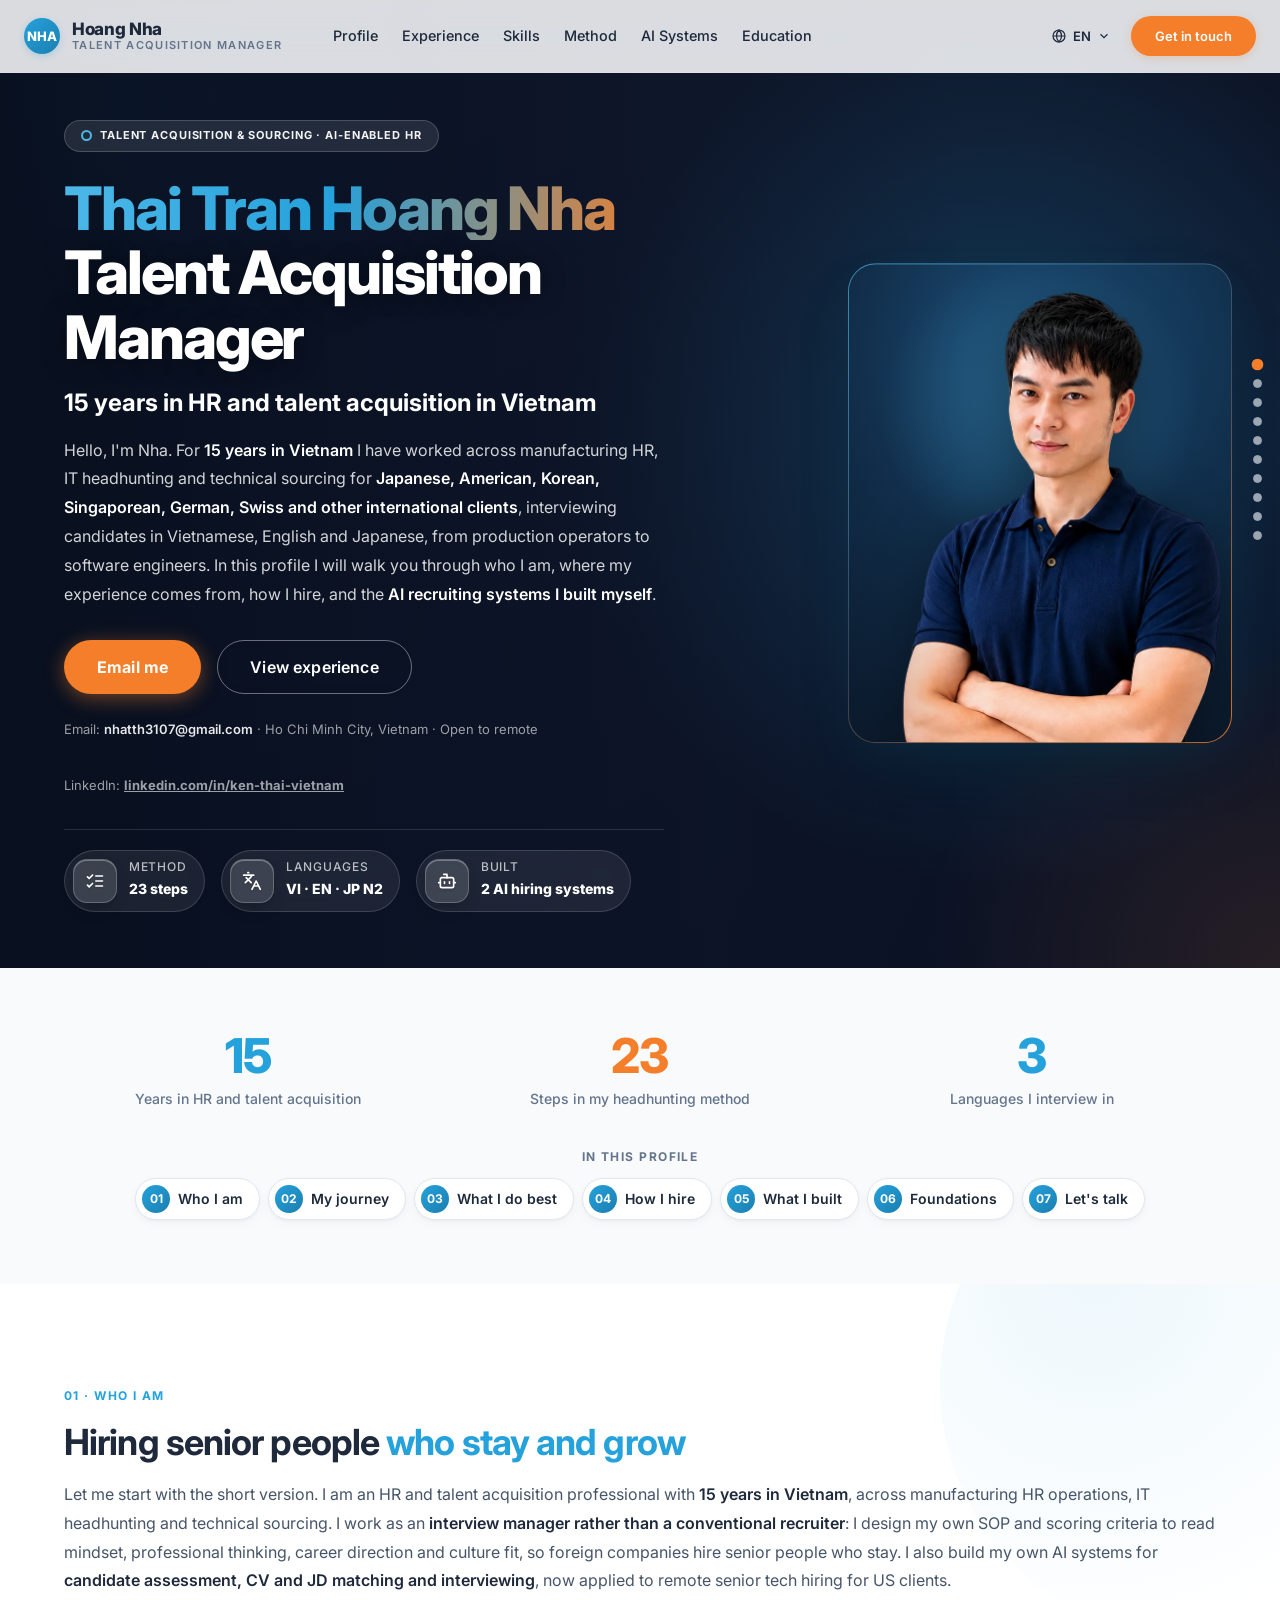
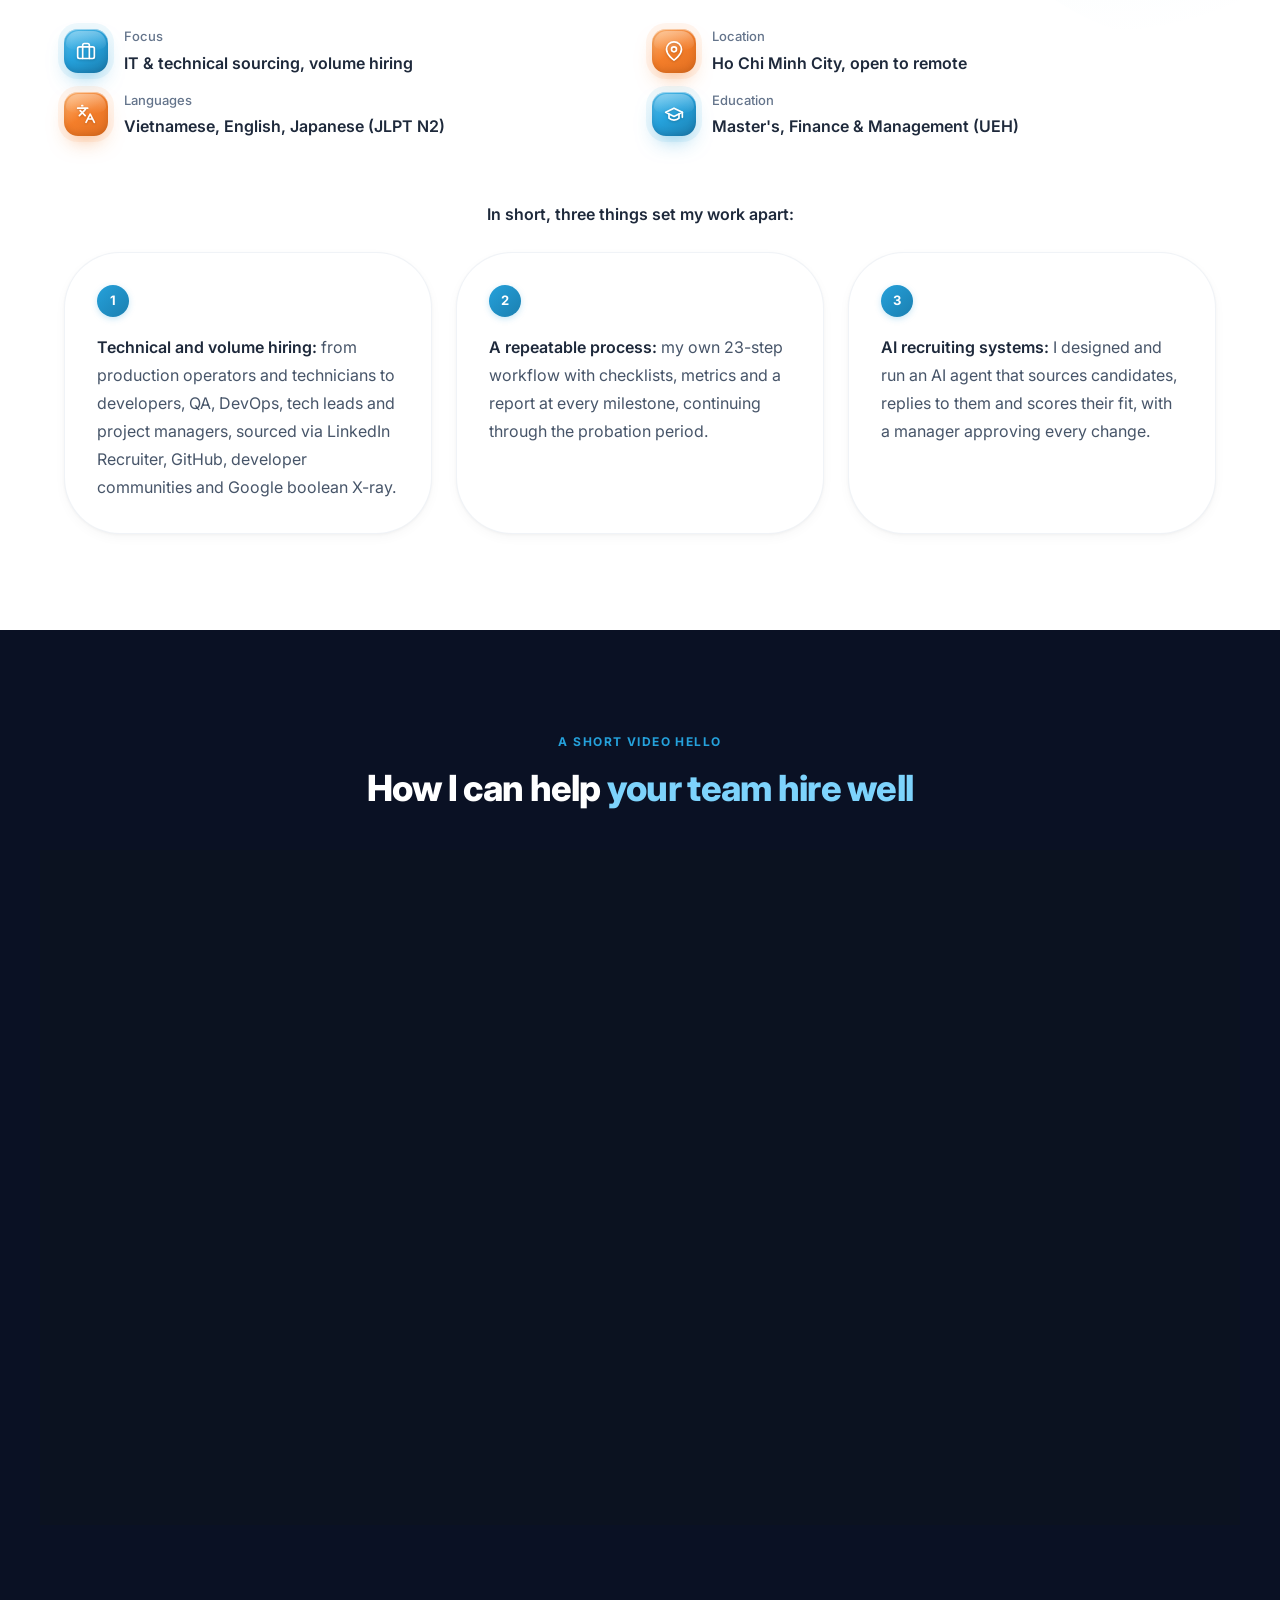
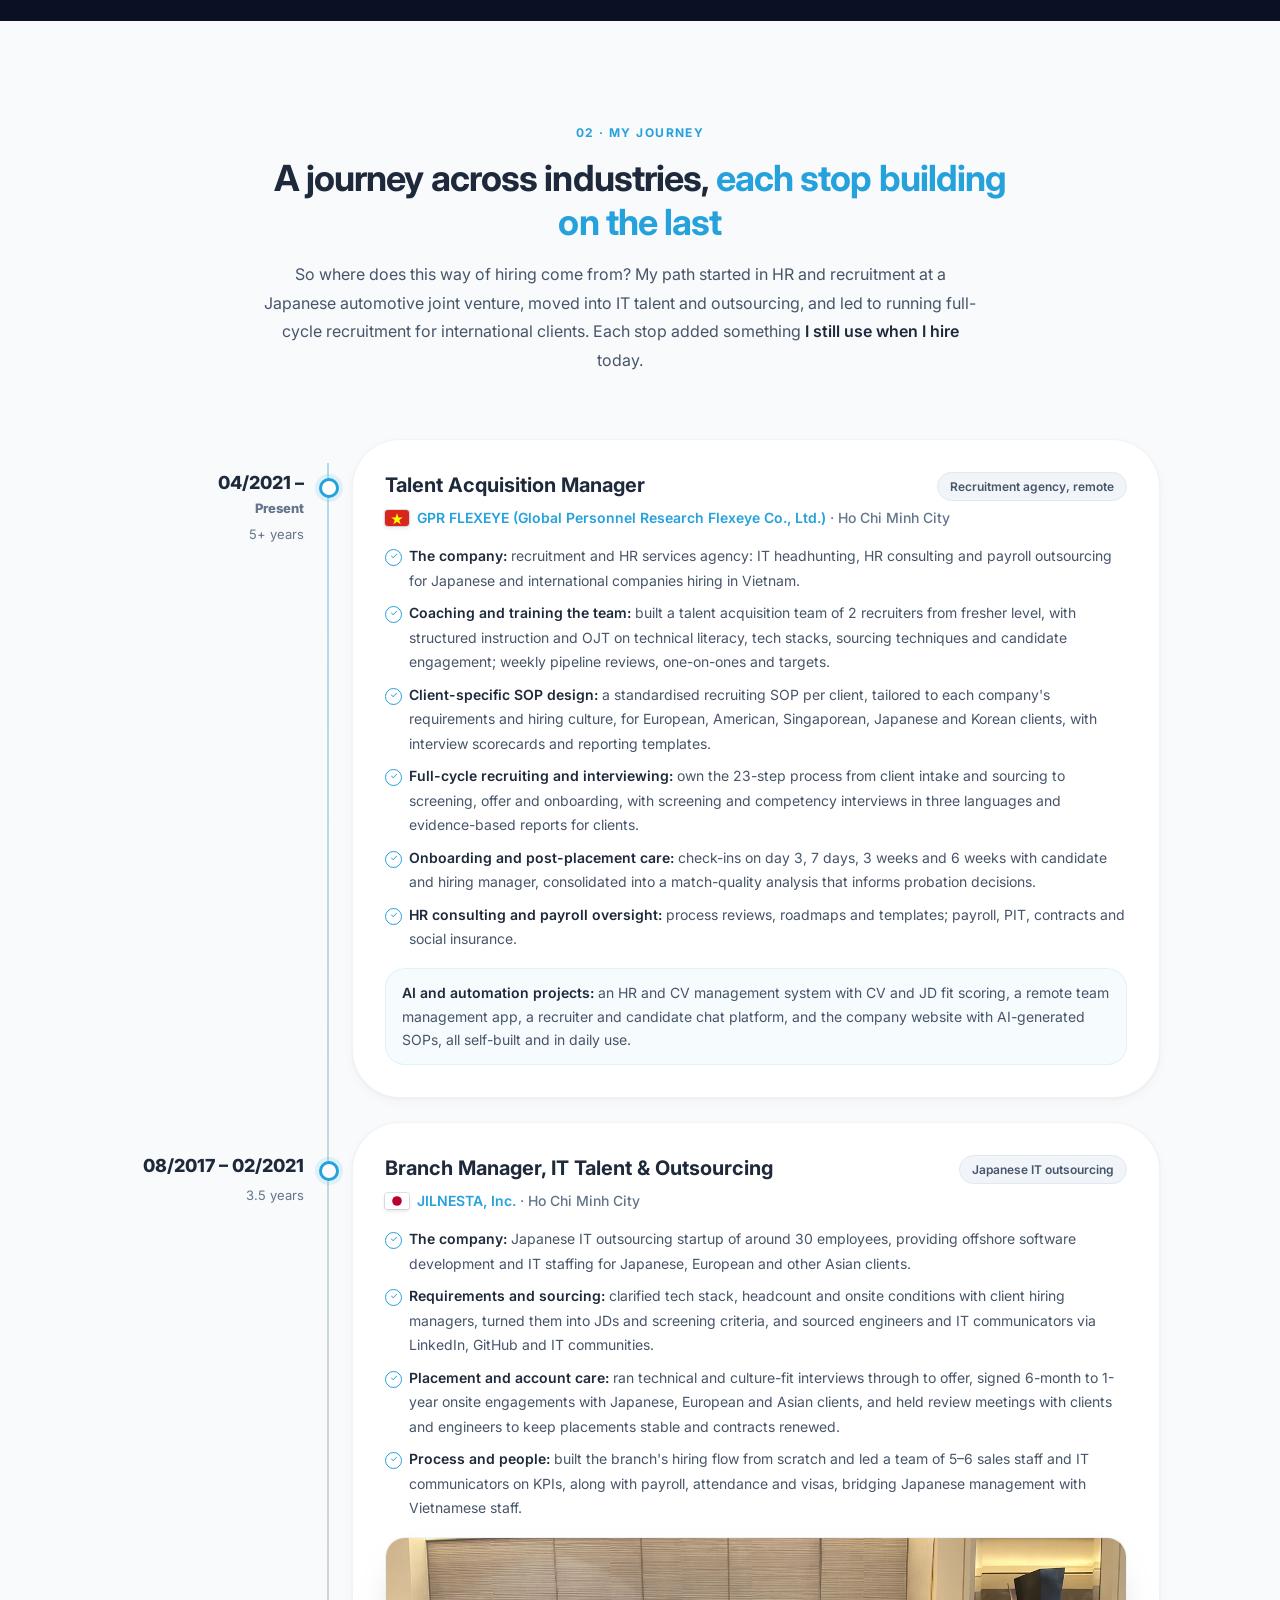
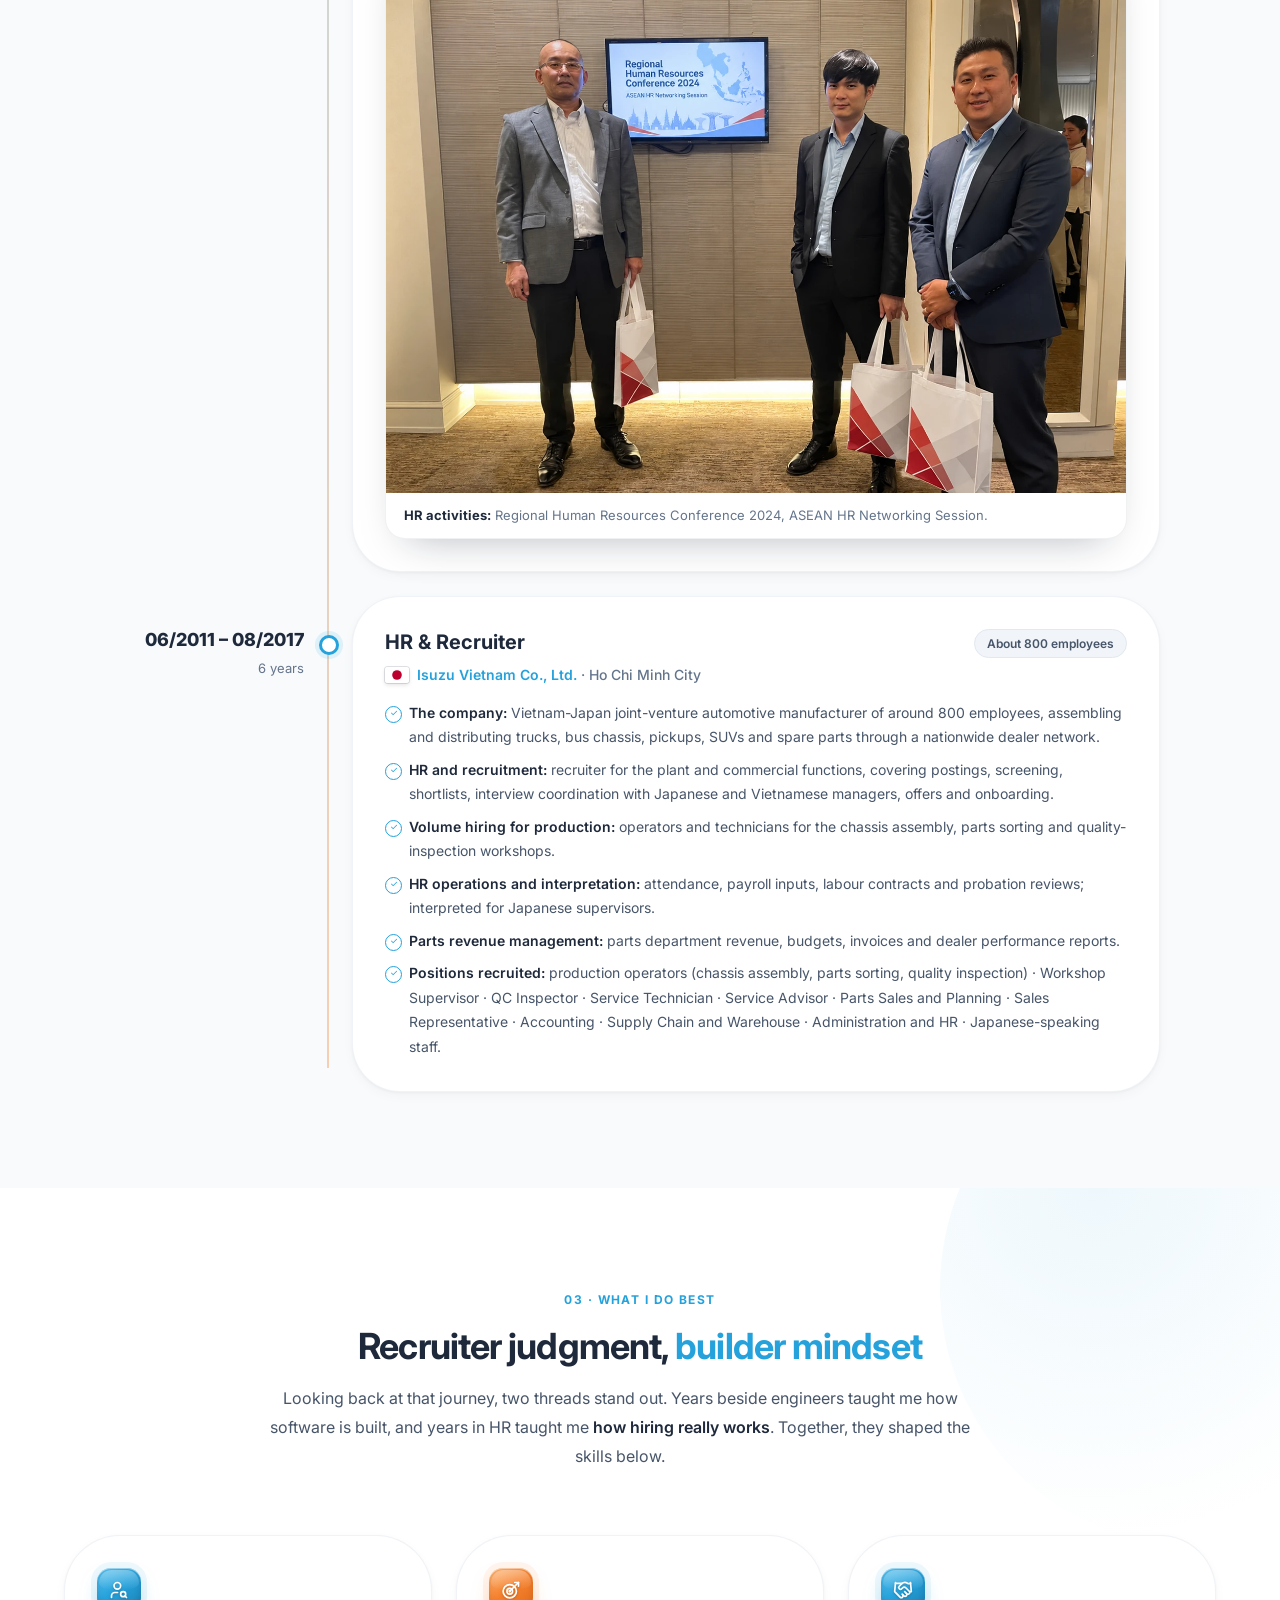
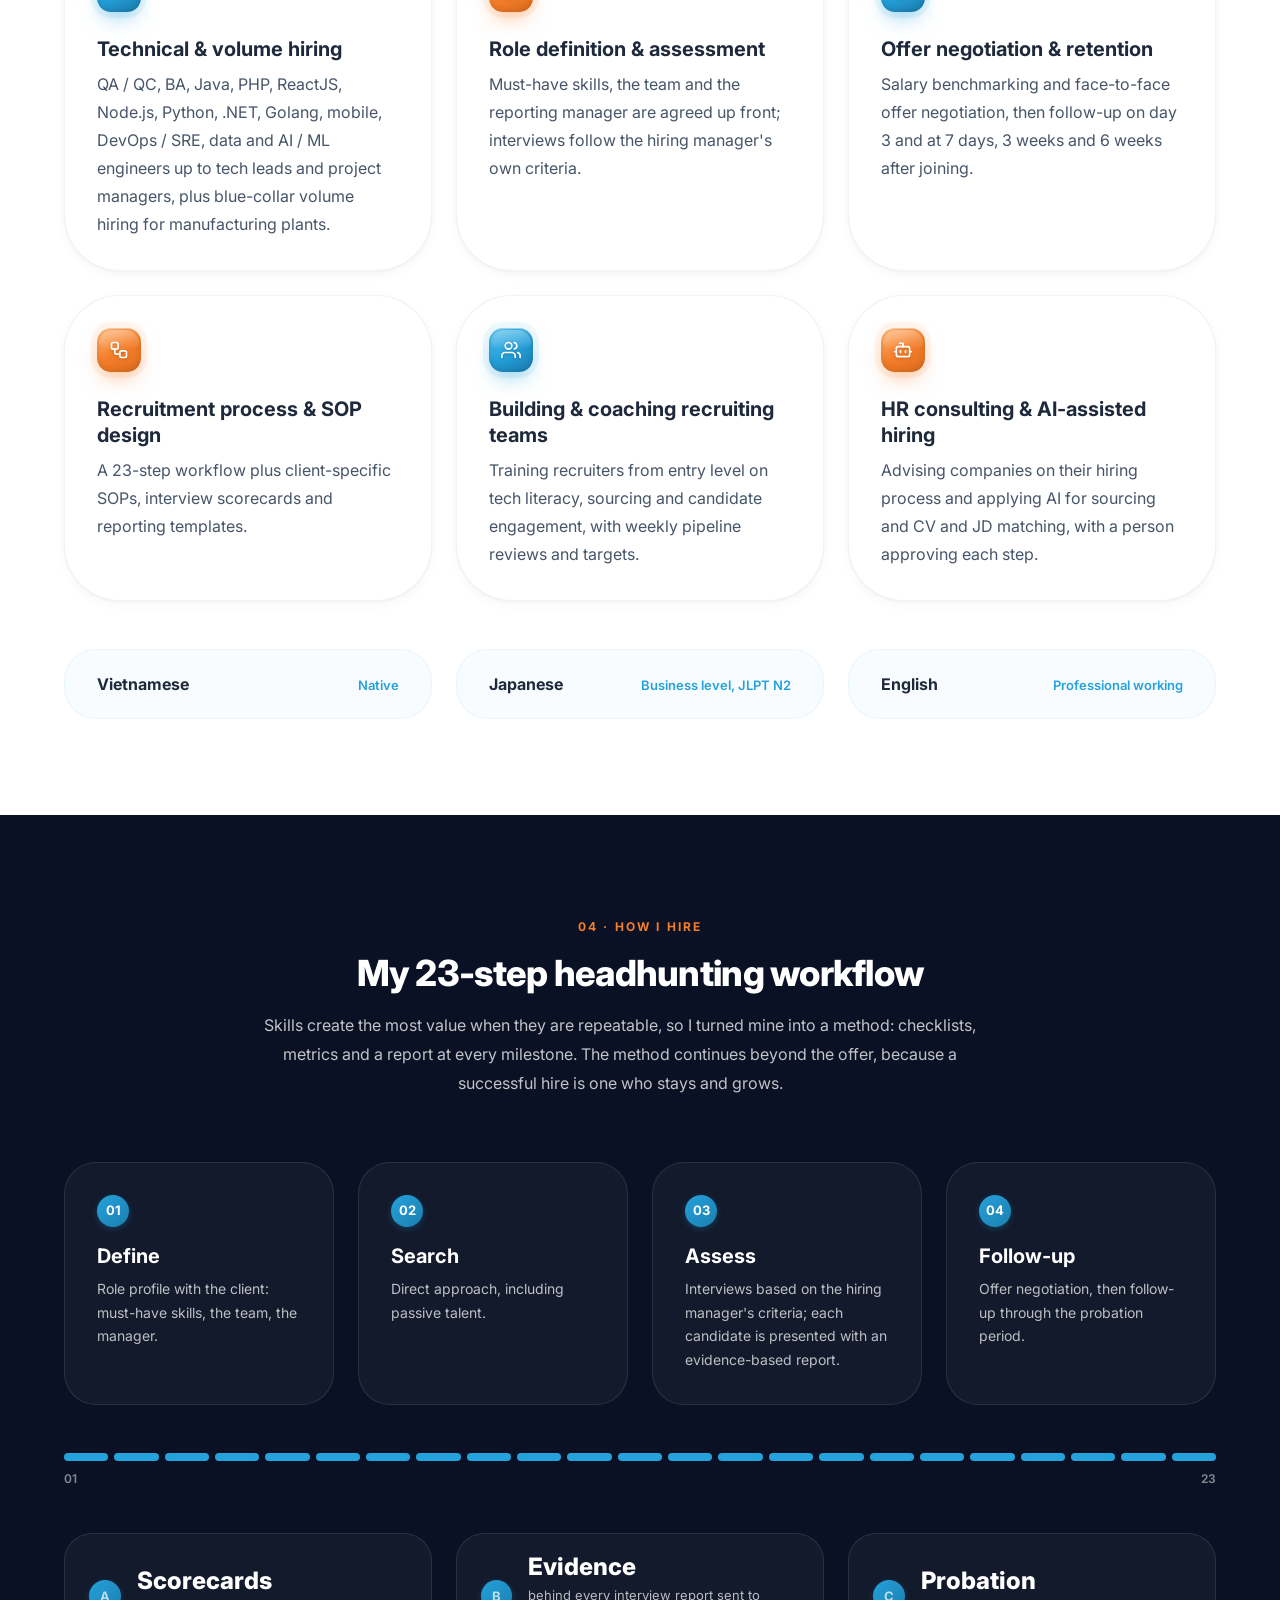
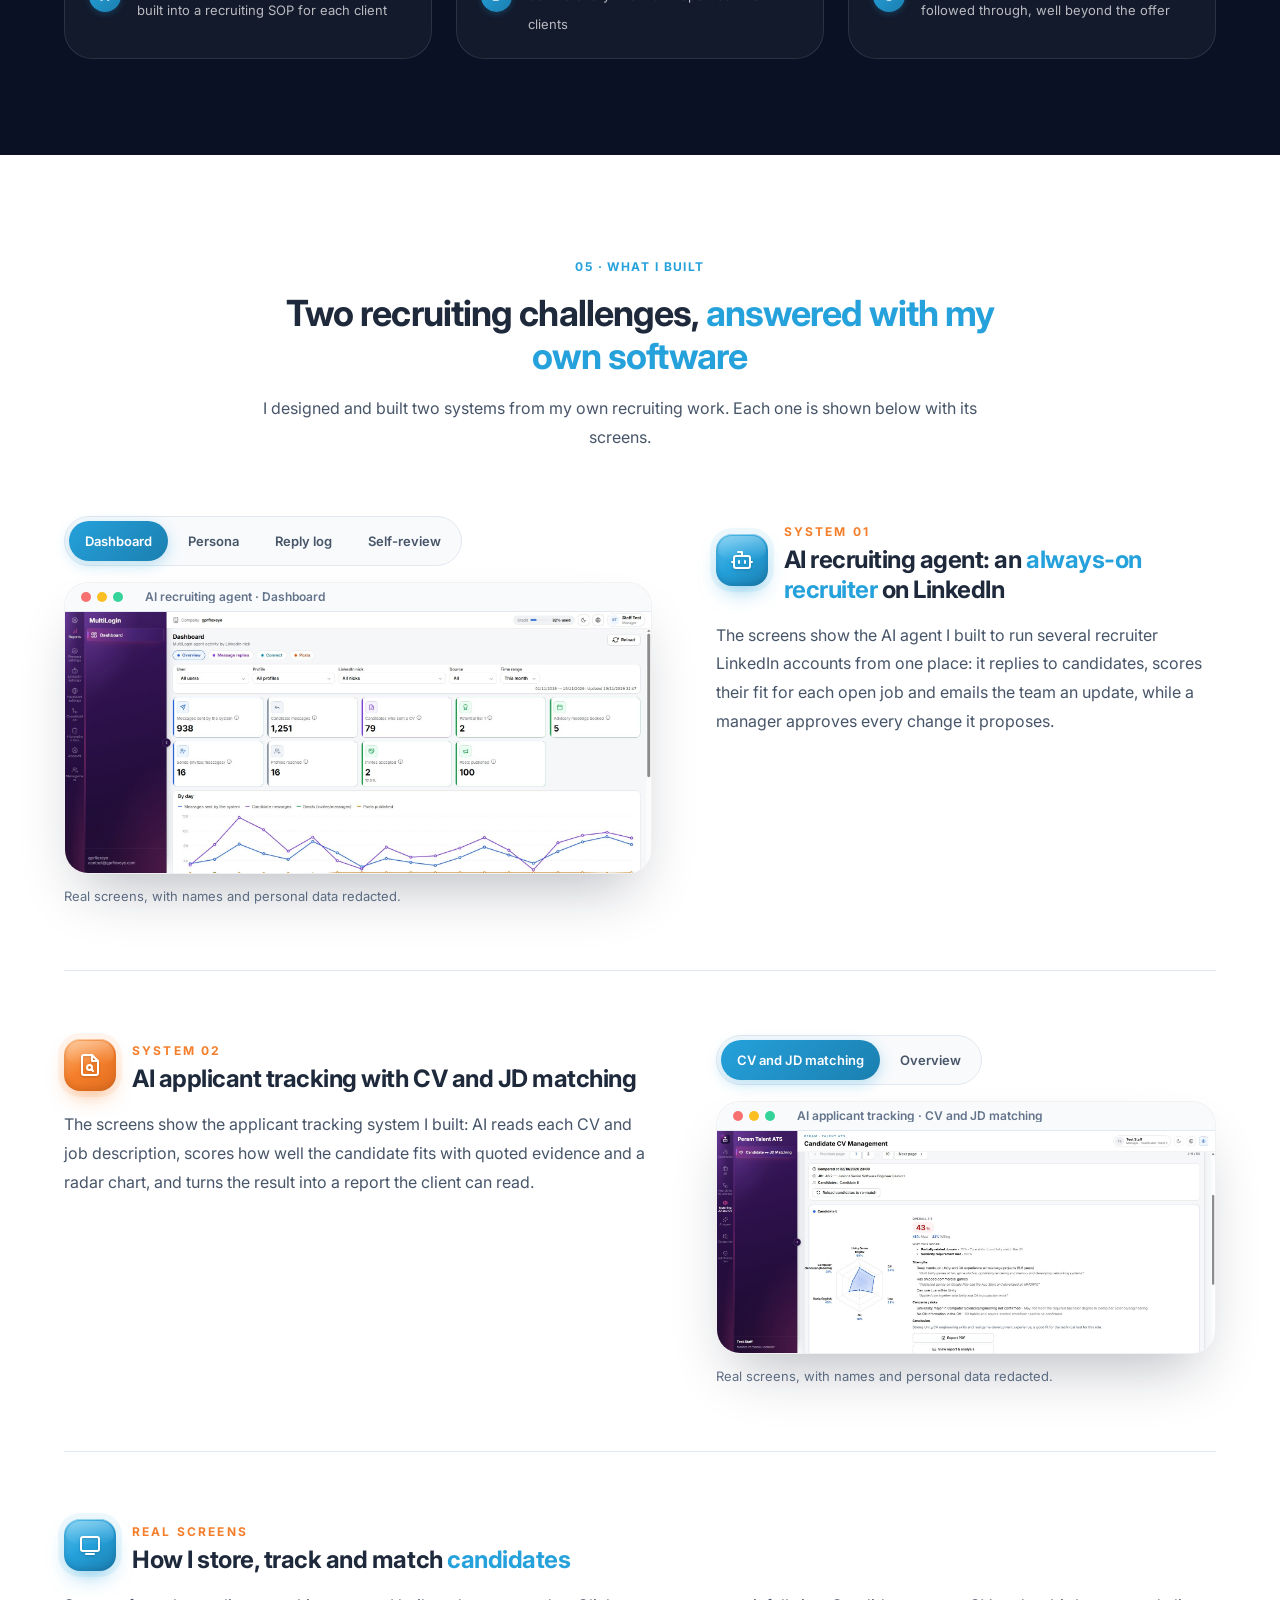
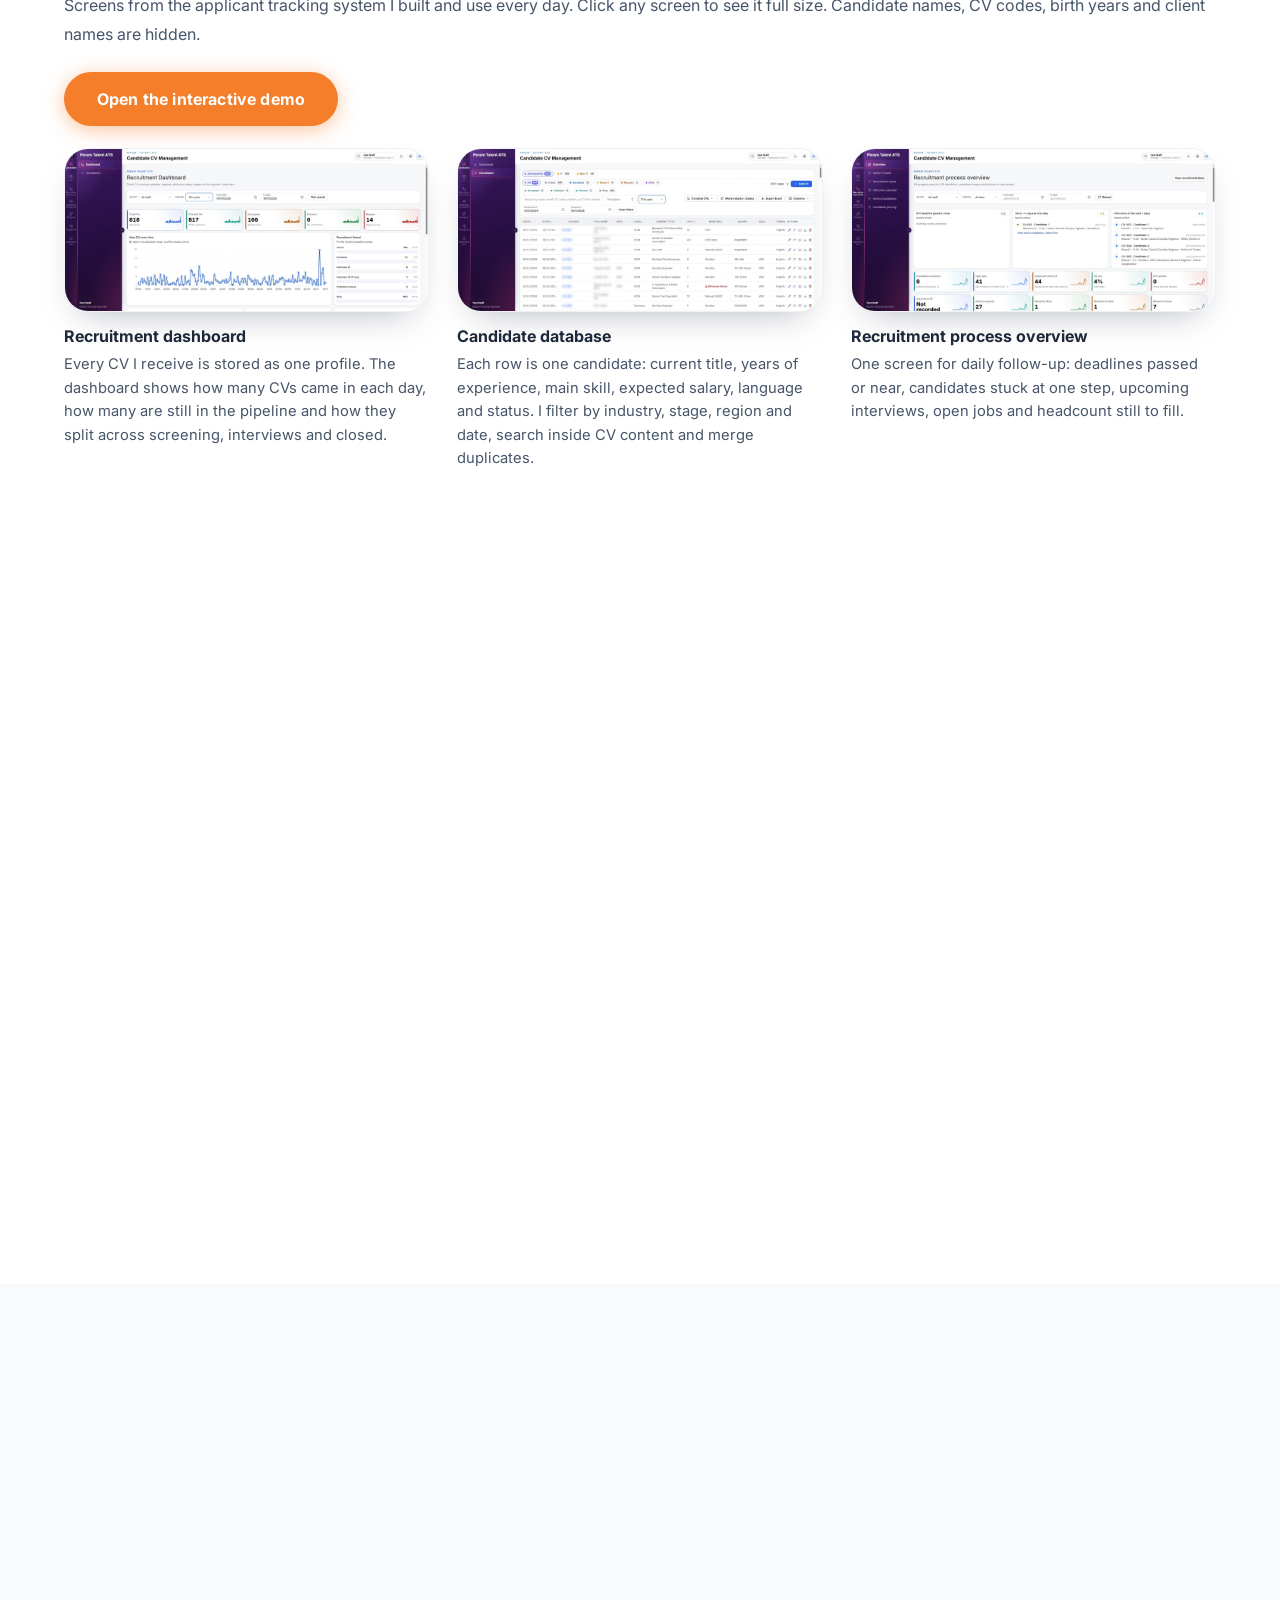
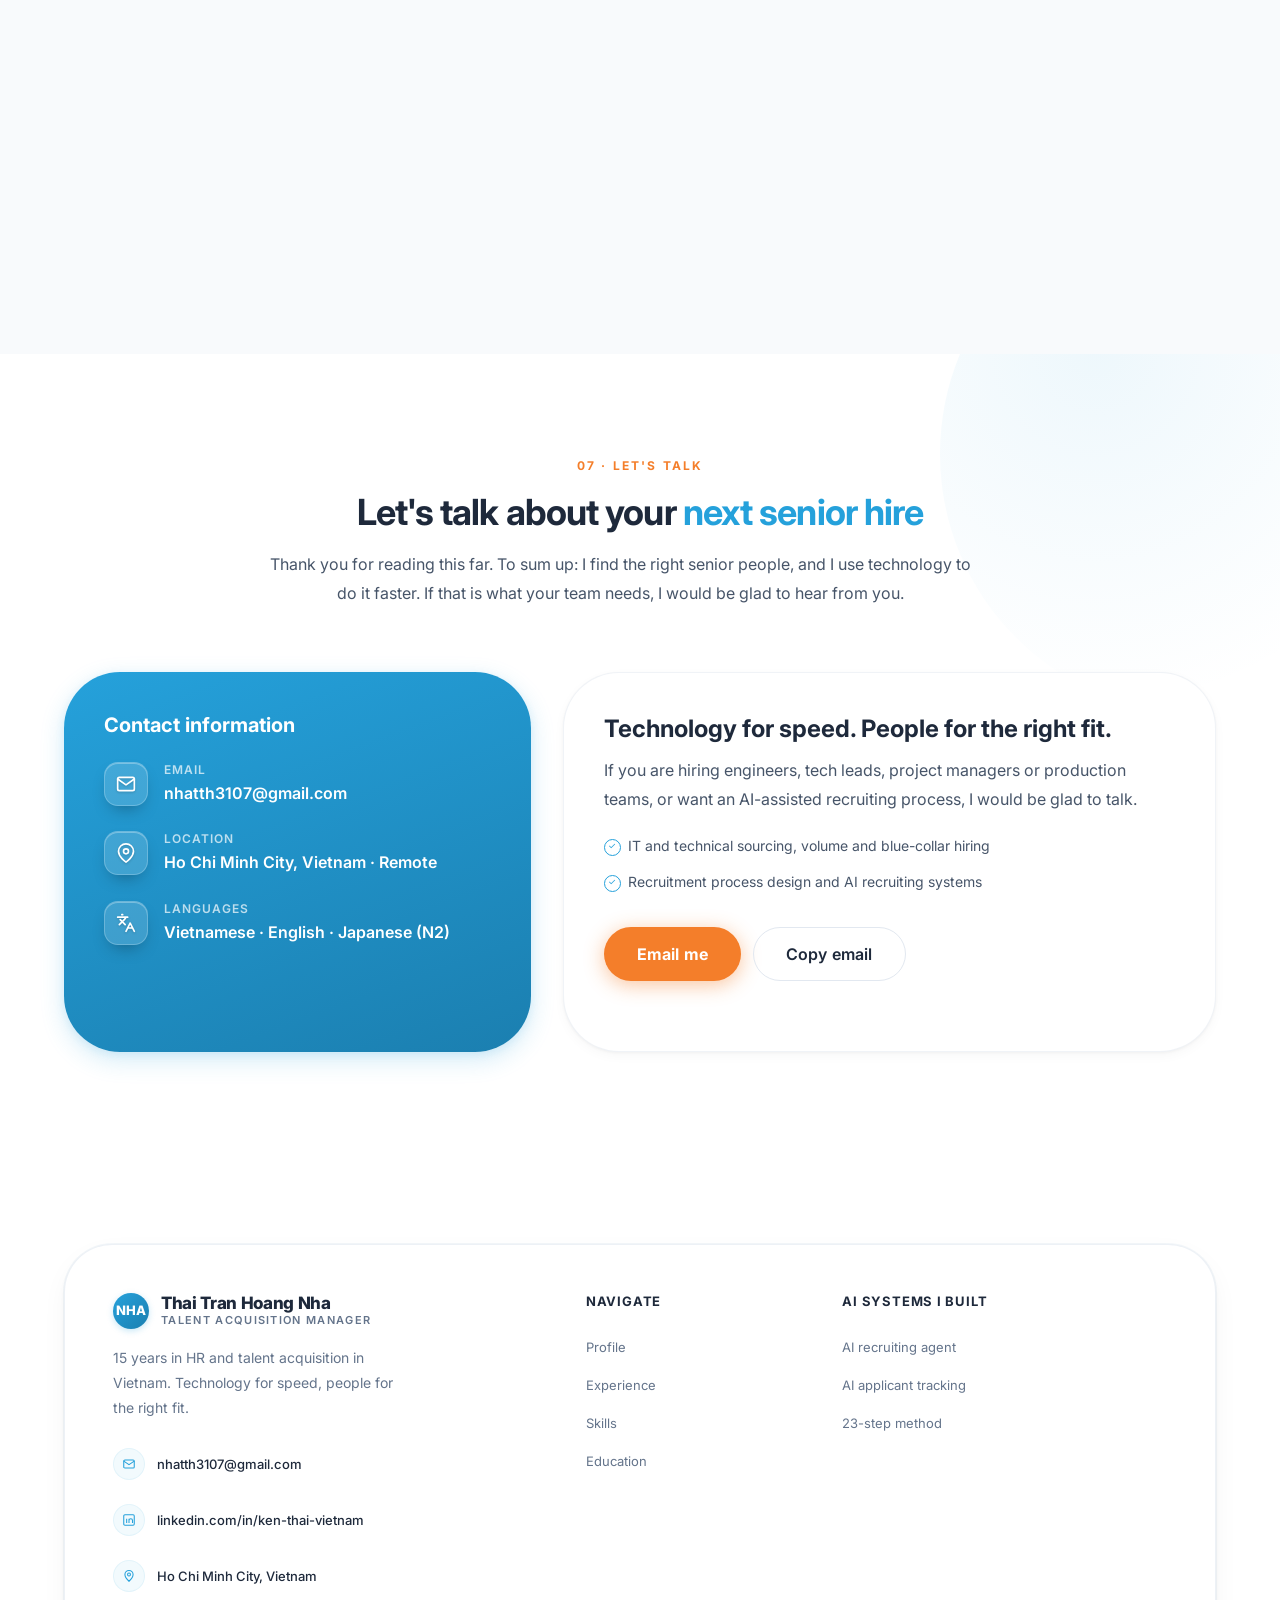
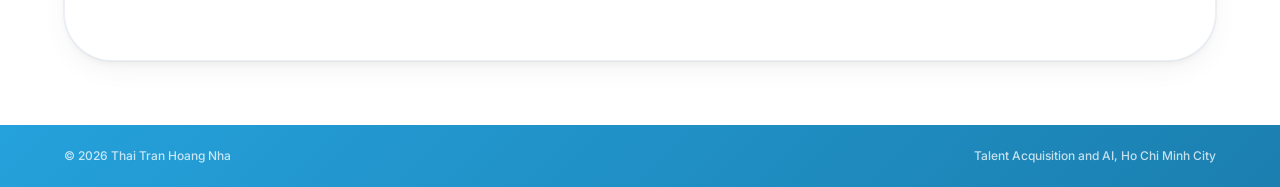
==== index.html @ b711b870 "Task xrdc: thêm link LinkedIn dưới dòng email ở footer trang profile (kèm dời ảnh hr-conference của " ====
<!doctype html>
<html lang="en" data-lang="en">
<head>
<meta charset="utf-8">
<meta name="viewport" content="width=device-width, initial-scale=1">
<title>Thai Tran Hoang Nha · Talent Acquisition Manager</title>
<meta name="description" content="Thai Tran Hoang Nha (Nha), talent acquisition manager in Ho Chi Minh City, 15 years in HR and talent acquisition in Vietnam, interviewing in Vietnamese, English and Japanese, builder of AI recruiting systems.">
<link rel="preconnect" href="https://fonts.googleapis.com">
<link rel="preconnect" href="https://fonts.gstatic.com" crossorigin>
<link href="https://fonts.googleapis.com/css2?family=Inter:wght@400;500;600;700;800&family=Noto+Sans+JP:wght@400;500;700;800&display=swap" rel="stylesheet">
<style>
/* Design tokens. Light only. Old variable names kept for the section fragments. */
:root{
  /* brand  */
  --brand-blue:#25A1DB; --brand-blue-light:#4DB8E8; --brand-blue-dark:#1B7FB0;
  --brand-orange:#F47E2A; --brand-orange-light:#F9A256; --brand-orange-dark:#E06E20;
  --brand-navy:#0A1124; --brand-navy-2:#0F172A;
  --grad-blue:linear-gradient(135deg,#25A1DB 0%,#1B7FB0 100%);
  --grad-orange:linear-gradient(135deg,#F47E2A 0%,#F9A256 100%);
  --grad-text:linear-gradient(92deg,#4DB8E8 0%,#25A1DB 45%,#F47E2A 100%);
  --hero-overlay:linear-gradient(to right,rgba(8,15,30,.92) 0%,rgba(10,18,36,.80) 28%,rgba(15,23,42,.45) 55%,rgba(10,18,36,.15) 80%,rgba(10,18,36,.05) 100%);
  --card-rest:0 1px 3px rgba(0,0,0,.04),0 4px 12px rgba(0,0,0,.03);
  --card-hover:0 12px 40px -8px rgba(0,0,0,.1),0 4px 16px -4px rgba(0,0,0,.06);

  /* semantic names used by the fragments */
  --bg:#FFFFFF; --bg2:#EEF7FC; --surface:#FFFFFF; --surface2:#F8FAFC;
  --line:#E2E8F0; --ink:#1E293B; --mute:#475569; --dim:#64748B;
  --acc:#F47E2A; --acc2:#E06E20; --blue:#25A1DB; --blue2:#1B7FB0;
  --glowA:rgba(37,161,219,.22); --glowB:rgba(244,126,42,.08);
  --shadow:var(--card-rest); --shadow-lg:var(--card-hover);
  --grid:transparent;
  --r:56px; --r-sm:28px;
  --ease:cubic-bezier(.22,1,.36,1);
  --fh:"Inter","Plus Jakarta Sans",system-ui,-apple-system,sans-serif;
  --fb:"Inter","Plus Jakarta Sans",system-ui,-apple-system,sans-serif;
  color-scheme:light;
}

/* ===================== BASE ===================== */
*{box-sizing:border-box}
html{scroll-behavior:smooth;scroll-padding-top:80px}
html,body{margin:0}
body{background:#fff;color:var(--mute);font:400 16px/1.8 var(--fb);overflow-x:hidden;-webkit-font-smoothing:antialiased}
img{max-width:100%;display:block}
a{color:inherit}
h1,h2,h3,h4{font-family:var(--fh);margin:0;color:var(--ink);line-height:1.3}
p{margin:0}
::selection{background:rgba(37,161,219,.2);color:var(--ink)}
html[data-lang="en"] :is(.vi,.ja),html[data-lang="vi"] :is(.en,.ja),html[data-lang="ja"] :is(.en,.vi){display:none!important}
/* Japanese: font per script + kinsoku line-break rules */
html[data-lang="ja"]{--fb:"Inter","Noto Sans JP","Yu Gothic UI","Meiryo",sans-serif;--fh:var(--fb)}
html[data-lang="ja"] body{line-break:strict;word-break:normal;overflow-wrap:anywhere}
html[data-lang="ja"] :is(.h1,.h2,h1,h2,h3){letter-spacing:-.01em}
.lang-menu{position:relative}
.lang-list{position:absolute;right:0;top:calc(100% + 8px);min-width:180px;margin:0;padding:6px;list-style:none;background:#fff;border:1px solid var(--line);border-radius:20px;box-shadow:0 10px 28px -10px rgba(15,23,42,.22);z-index:1200}
.lang-list[hidden]{display:none}
.lang-list button{width:100%;display:flex;align-items:center;justify-content:space-between;gap:12px;min-height:40px;padding:8px 14px;border:0;border-radius:14px;background:transparent;font:500 .9rem/1.3 var(--fb);color:var(--ink);cursor:pointer;text-align:left}
.lang-list button:hover,.lang-list button:focus-visible{background:rgba(37,161,219,.06);color:var(--brand-blue)}
.lang-list button[aria-selected="true"]{color:var(--brand-blue);font-weight:700}
.lang-list button small{font:700 .6875rem/1 var(--fb);letter-spacing:.06em;color:var(--dim)}
.bgfx{display:none}
.cursor-glow{display:none}

/* ===================== LAYOUT  ===================== */
.wrap{max-width:1200px;margin:0 auto;padding:0 16px;position:relative;z-index:2}
@media(min-width:600px){.wrap{padding:0 24px}}
.sec{position:relative;overflow:clip;padding:80px 0;background:#fff}
@media(min-width:900px){.sec{padding:112px 0}}
/* alternate white / tint */
main > section.sec:nth-of-type(odd){background:#F8FAFC}
main > section.sec.sec--white{background:#fff}
main > section.sec.sec--tint{background:#F8FAFC}
/* dark navy section */
main > section.sec.sec--dark{background:var(--brand-navy);color:rgba(255,255,255,.85)}
.sec--dark h2,.sec--dark h3,.sec--dark .h2,.sec--dark .h3{color:#fff}
@media(min-width:900px){.sec--dark .h2{font-size:2.625rem;font-weight:800;letter-spacing:-.02em}}
.sec--dark .lead,.sec--dark .muted{color:rgba(255,255,255,.75)}
.sec--dark .dim{color:rgba(255,255,255,.55)}
/* soft blue blob */
.sec:not(#summary):not(#skills):not(#contact)::before{display:none}
.sec::before{content:"";position:absolute;width:520px;height:520px;right:-180px;top:-160px;border-radius:50%;pointer-events:none;background:radial-gradient(circle at 30% 30%,rgba(37,161,219,.08) 0%,transparent 70%);z-index:0}
.center{text-align:center}
.grid-2{display:grid;grid-template-columns:1fr 1fr;gap:56px;align-items:center}
.grid-3{display:grid;grid-template-columns:repeat(3,1fr);gap:24px}
.grid-4{display:grid;grid-template-columns:repeat(4,1fr);gap:24px}
@media(max-width:899px){.grid-2{grid-template-columns:1fr;gap:40px}.grid-4{grid-template-columns:repeat(2,1fr)}.grid-3{grid-template-columns:1fr 1fr}}
@media(max-width:599px){.grid-3,.grid-4{grid-template-columns:1fr}}

/* ===================== TYPOGRAPHY  ===================== */
/* .chap = eyebrow */
.chap{display:flex;align-items:center;gap:10px;margin:0 0 16px;font:700 .75rem/1.4 var(--fb);letter-spacing:.12em;text-transform:uppercase;color:var(--brand-blue)}
.center .chap,.chap.center{justify-content:center}
.chap b{display:none}
.chap i{flex:0 0 28px;height:2px;border-radius:2px;background:var(--brand-orange)}
.chap > span:last-child{color:var(--dim);font-weight:600;letter-spacing:.08em}
.sec--dark .chap{color:var(--brand-blue-light)}
/* .kick = kicker */
.kick{display:inline-block;margin-bottom:12px;font:700 .75rem/1.4 var(--fb);letter-spacing:.18em;text-transform:uppercase;color:var(--brand-orange)}
.h1{font-weight:800;letter-spacing:-.035em;line-height:1.08;font-size:2.25rem;color:var(--ink)}
@media(min-width:900px){.h1{font-size:3.25rem}}
@media(min-width:1200px){.h1{font-size:3.75rem}}
.h2{font-weight:700;letter-spacing:-.025em;line-height:1.2;font-size:1.875rem;color:var(--ink);margin:0 0 16px}
@media(min-width:900px){.h2{font-size:2.25rem}}
.h3{font-weight:600;letter-spacing:-.015em;line-height:1.3;font-size:1.25rem;color:var(--ink)}
/* accent word: span in h2 is blue on the site; .hl = blue, .hl-b = gradient (KineticTitle accent) */
.hl{color:var(--brand-blue)}
.hl-b{background:var(--grad-text);-webkit-background-clip:text;background-clip:text;-webkit-text-fill-color:transparent}
.sec--dark .hl{color:#7DD3FC}
.lead{font-size:1rem;line-height:1.8;color:var(--mute);max-width:720px;margin-top:8px}
.lead b{font-weight:600;color:var(--ink)}
.center .lead{margin-left:auto;margin-right:auto}
.muted{color:var(--mute)} .dim{color:var(--dim)}
.small{font-size:.8125rem}

/* ===================== COMPONENTS ===================== */
/* card */
.card{background:#fff;border:1px solid rgba(226,232,240,.5);border-radius:var(--r);padding:32px;box-shadow:var(--card-rest);position:relative;transition:all .4s var(--ease)}
.card:hover{box-shadow:var(--card-hover);transform:translateY(-4px);border-color:rgba(37,161,219,.15)}
.card.glass{background:rgba(255,255,255,.85);backdrop-filter:blur(16px);-webkit-backdrop-filter:blur(16px)}
.card.active{border-color:rgba(244,126,42,.45);box-shadow:0 12px 40px -8px rgba(244,126,42,.25),0 4px 16px -4px rgba(0,0,0,.06)}
.sec--dark .card{background:rgba(255,255,255,.04);border-color:rgba(255,255,255,.1);box-shadow:none;color:rgba(255,255,255,.85)}
/* .tile = site icon box (40px circle, 8% tint bg, 10% tint border) */
.tile{width:44px;height:44px;min-width:44px;border-radius:999px;display:grid;place-items:center;background:rgba(37,161,219,.08);border:1px solid rgba(37,161,219,.1);color:var(--brand-blue)}
.tile.acc{background:rgba(244,126,42,.08);border-color:rgba(244,126,42,.1);color:var(--brand-orange)}
.tile svg{width:20px;height:20px;stroke-width:1.5}
/* pill = hero stat chip / footer icon chip on light */
.pill{display:inline-flex;align-items:center;gap:8px;padding:6px 14px;border-radius:32px;border:1px solid var(--line);background:#fff;font:600 .8125rem/1.4 var(--fb);color:var(--ink);box-shadow:var(--card-rest)}
.pill code{font:700 .6875rem/1 var(--fb);color:var(--brand-blue);background:rgba(37,161,219,.08);padding:4px 7px;border-radius:999px;letter-spacing:.06em}
.pill.acc{background:rgba(244,126,42,.1);border-color:rgba(244,126,42,.3);color:var(--brand-orange-dark);box-shadow:none}
.pill.ghost{box-shadow:none;background:transparent;border-style:dashed;color:var(--mute)}
.pills{display:flex;flex-wrap:wrap;gap:10px}
/* buttons */
.btn{display:inline-flex;align-items:center;justify-content:center;gap:8px;padding:12px 32px;border-radius:32px;font:600 .9375rem/1.75 var(--fb);letter-spacing:.01em;text-decoration:none;border:1px solid transparent;cursor:pointer;transition:all .3s var(--ease)}
.btn:hover{transform:translateY(-2px)}
.btn.primary{background:var(--brand-orange);color:#fff;box-shadow:0 4px 20px rgba(244,126,42,.45)}
.btn.primary:hover{background:var(--brand-orange-dark);box-shadow:0 8px 30px rgba(244,126,42,.55)}
.btn.blue{background:var(--grad-blue);color:#fff;box-shadow:0 4px 14px rgba(37,161,219,.3)}
.btn.ghost{background:transparent;border-color:var(--line);color:var(--ink)}
.btn.ghost:hover{border-color:#cbd5e1;background:rgba(241,245,249,.5)}
.on-dark .btn.ghost,.sec--dark .btn.ghost{border-color:rgba(255,255,255,.4);color:#fff;backdrop-filter:blur(4px)}
.on-dark .btn.ghost:hover,.sec--dark .btn.ghost:hover{border-color:#fff;background:rgba(255,255,255,.08)}
.btn:focus-visible,.icon-btn:focus-visible,a:focus-visible,button:focus-visible{outline:2px solid var(--brand-blue);outline-offset:3px}
/* stat = StatsBar (big 800 number, alternating blue/orange) */
.stat{text-align:center}
.stat .num{font:800 2.5rem/1 var(--fh);color:var(--brand-blue);letter-spacing:-.02em}
@media(min-width:900px){.stat .num{font-size:3rem}}
.stat:nth-child(even) .num{color:var(--brand-orange)}
.stat .num .unit{color:inherit}
.stat .lbl{margin-top:8px;color:var(--dim);font-size:.875rem;font-weight:500;line-height:1.5}
/* screenshot frame = site .media (big radius, deep shadow) */
.shot{margin:0;border-radius:24px;overflow:hidden;background:#fff;border:1px solid rgba(15,23,42,.06);box-shadow:0 30px 60px -20px rgba(15,23,42,.3);cursor:zoom-in;transform-style:preserve-3d}
.shot-bar{display:flex;align-items:center;gap:6px;padding:10px 16px;background:#F8FAFC;border-bottom:1px solid var(--line);font:600 .75rem/1 var(--fb);color:var(--dim)}
.shot-bar i{width:10px;height:10px;border-radius:50%;background:#F87171}
.shot-bar i:nth-child(2){background:#FBBF24}.shot-bar i:nth-child(3){background:#34D399}
.shot-bar span{margin-left:10px;white-space:nowrap;overflow:hidden;text-overflow:ellipsis}
.shot img{width:100%;height:auto}
.shot figcaption,.cap{font-size:.8125rem;color:var(--dim);margin-top:12px;line-height:1.6}
/* bracket = site .commit box (pale blue) */
.bracket{position:relative;padding:32px;border-radius:var(--r);background:rgba(37,161,219,.03);border:1px solid rgba(37,161,219,.08);box-shadow:0 1px 3px rgba(0,0,0,.02)}
@media(min-width:900px){.bracket{padding:48px}}
.bar{height:8px;border-radius:99px;background:#EEF2F7;overflow:hidden}
.bar>i{display:block;height:100%;width:var(--w,50%);border-radius:inherit;background:var(--grad-blue);transform:scaleX(0);transform-origin:left;transition:transform 1.4s var(--ease)}
.in .bar>i,.bar.in>i{transform:scaleX(1)}
.marquee{overflow:hidden;mask-image:linear-gradient(90deg,transparent,#000 10%,#000 90%,transparent)}
.marquee>div{display:flex;gap:14px;width:max-content;animation:mq 40s linear infinite}
@keyframes mq{to{transform:translateX(-50%)}}
/* site checklist */
.checks{list-style:none;margin:0;padding:0;display:flex;flex-direction:column;gap:12px}
.checks li{position:relative;padding-left:26px;font-size:.875rem;line-height:1.75;color:var(--mute)}
.checks li::before{content:"✓";position:absolute;left:0;top:5px;width:15px;height:15px;border:1.5px solid var(--brand-blue);border-radius:50%;color:var(--brand-blue);font-size:9px;line-height:12px;text-align:center}
/* site orange-dot caption + rotated blue badge */
.dot-cap{display:inline-flex;align-items:center;gap:10px;font-size:.875rem;font-weight:600}
.dot-cap::before{content:"";width:8px;height:8px;border-radius:50%;background:var(--brand-orange);box-shadow:0 0 0 4px rgba(244,126,42,.3)}
.badge-blue{display:inline-block;transform:rotate(-4deg);background:var(--grad-blue);color:#fff;border-radius:16px;padding:14px 18px;box-shadow:0 18px 36px -10px rgba(43,166,217,.6)}
.badge-blue small{display:block;font-size:.65rem;letter-spacing:.1em;font-weight:700;opacity:.85;text-transform:uppercase}
.badge-blue b{font-size:1.5rem;font-weight:800;line-height:1}
.solution{padding:24px;border-radius:var(--r);text-align:center;background:var(--grad-blue);box-shadow:0 12px 28px rgba(37,161,219,.25),0 2px 8px rgba(37,161,219,.12);color:#fff;font-weight:700;font-size:.9375rem}

/* ===================== MOTION  ===================== */
[data-reveal]{opacity:0;transform:translateY(30px);transition:opacity .8s var(--ease),transform .8s var(--ease),filter .8s var(--ease);transition-delay:calc(var(--i,0) * 100ms)}
[data-reveal="left"]{transform:translateX(-40px)}
[data-reveal="right"]{transform:translateX(40px)}
[data-reveal="zoom"]{transform:scale(.94)}
[data-reveal="blur"]{filter:blur(10px);transform:none}
[data-reveal].in{opacity:1;transform:none;filter:none}
.strike{position:relative;display:inline-block;transition:color .6s .5s}
.strike::after{content:"";position:absolute;left:-2%;right:-2%;top:55%;height:3px;background:var(--brand-orange);border-radius:2px;transform:scaleX(0);transform-origin:left;transition:transform .8s var(--ease) var(--sd,.4s)}
.in .strike::after,.strike.in::after{transform:scaleX(1)}
.in .strike,.strike.in{color:var(--dim)}
.draw{stroke-dasharray:1;stroke-dashoffset:1;transition:stroke-dashoffset 1.8s var(--ease) var(--dd,0s)}
.in .draw,.draw.in{stroke-dashoffset:0}
/* KineticTitle: words rise with slight rotation (.7s, 45ms stagger) */
[data-split] .w{display:inline-block;overflow:hidden;vertical-align:top;padding-bottom:.08em}
[data-split] .w>span{display:inline-block;transform:translateY(115%) rotate(7deg);transform-origin:0 100%;opacity:0;transition:transform .7s var(--ease),opacity .7s var(--ease);transition-delay:calc(var(--wi) * 45ms)}
[data-split].in .w>span{transform:none;opacity:1}
.hl-b[data-split] .w>span,.hl-b .w>span{background:var(--grad-text);-webkit-background-clip:text;background-clip:text;-webkit-text-fill-color:transparent}
.pulse{position:relative}
.pulse::after{content:"";position:absolute;inset:-6px;border-radius:inherit;border:2px solid var(--brand-orange);opacity:0;animation:pulse 2.4s var(--ease) infinite}
@keyframes pulse{0%{opacity:.7;transform:scale(.9)}100%{opacity:0;transform:scale(1.35)}}
.float{animation:float 6s ease-in-out infinite}
@keyframes float{50%{transform:translateY(-10px)}}
@keyframes spin{to{transform:rotate(360deg)}}
.spin-slow{animation:spin 30s linear infinite}
@keyframes hero-pulse{0%,100%{opacity:.5;transform:scale(1)}50%{opacity:1;transform:scale(1.15)}}
.fx-particles{position:absolute;inset:0;z-index:1;opacity:.4;pointer-events:none}
/* featured icon: library box sizes (44 / 52) + outer ring, with gradient fill, top highlight and coloured drop shadow */
.fi{position:relative;width:52px;height:52px;min-width:52px;border-radius:16px;display:inline-grid;place-items:center;color:#fff;
  background:linear-gradient(145deg,#5CC4F0 0%,#25A1DB 48%,#1B7FB0 100%);
  box-shadow:inset 0 1px 0 rgba(255,255,255,.45),inset 0 -2px 6px rgba(10,60,100,.25),0 10px 22px -8px rgba(37,161,219,.65),0 0 0 6px rgba(37,161,219,.08)}
.fi::after{content:"";position:absolute;inset:2px 2px 50% 2px;border-radius:14px 14px 40% 40%;background:linear-gradient(180deg,rgba(255,255,255,.32),rgba(255,255,255,0));pointer-events:none}
.fi.or{background:linear-gradient(145deg,#FFB877 0%,#F47E2A 50%,#E06E20 100%);box-shadow:inset 0 1px 0 rgba(255,255,255,.45),inset 0 -2px 6px rgba(120,50,0,.22),0 10px 22px -8px rgba(244,126,42,.65),0 0 0 6px rgba(244,126,42,.08)}
.fi svg{position:relative;z-index:1;width:24px;height:24px;stroke-width:2;filter:drop-shadow(0 1px 1px rgba(0,0,0,.18))}
.fi.sm{width:44px;height:44px;min-width:44px;border-radius:14px}
.fi.sm svg{width:20px;height:20px}
.fi.lg{width:64px;height:64px;min-width:64px;border-radius:20px}
.fi.lg svg{width:30px;height:30px}
.fi.glass{background:rgba(255,255,255,.14);box-shadow:inset 0 1px 0 rgba(255,255,255,.3),0 8px 18px -8px rgba(0,0,0,.4);border:1px solid rgba(255,255,255,.22)}
.fi.glass::after{display:none}
/* tilt glare */
[data-tilt]{transition:transform .5s var(--ease)}

/* ===================== HEADER  ===================== */
.progress{position:fixed;left:0;top:0;height:3px;width:100%;z-index:1200;transform-origin:left;transform:scaleX(0);background:linear-gradient(90deg,var(--brand-blue),var(--brand-orange))}
.topbar{position:fixed;inset:0 0 auto 0;z-index:1100;background:rgba(255,255,255,.85);backdrop-filter:blur(20px) saturate(180%);-webkit-backdrop-filter:blur(20px) saturate(180%);border-bottom:1px solid rgba(226,232,240,.3);transition:all .3s ease}
.topbar.is-scrolled{background:rgba(255,255,255,.95);border-bottom-color:rgba(226,232,240,.6);box-shadow:0 1px 8px rgba(0,0,0,.05)}
.topbar-in{max-width:1536px;margin:0 auto;padding:0 16px;min-height:64px;display:flex;align-items:center;gap:8px}
@media(min-width:600px){.topbar-in{padding:0 24px}}
@media(min-width:900px){.topbar-in{min-height:72px}}
.brand{display:flex;align-items:center;gap:10px;margin-right:32px;text-decoration:none;white-space:nowrap}
.brand-mark{width:36px;height:36px;border-radius:999px;display:grid;place-items:center;background:var(--grad-blue);color:#fff;font:800 .8125rem/1 var(--fb);letter-spacing:.02em;box-shadow:0 2px 6px rgba(37,161,219,.25)}
.brand-name{font:800 1.0625rem/1.1 var(--fb);color:var(--ink);letter-spacing:-.02em}
.brand-name small{display:block;font:600 .625rem/1.3 var(--fb);color:var(--dim);letter-spacing:.12em;text-transform:uppercase}
.topbar nav{flex:1;display:none;gap:2px}
@media(min-width:1100px){.topbar nav{display:flex}}
.topbar nav a{position:relative;padding:6px 11px;border-radius:12px;color:var(--ink);font:500 .9rem/1.6 var(--fb);text-decoration:none;white-space:nowrap;transition:all .2s}
.topbar nav a:hover{color:var(--brand-blue);background:rgba(37,161,219,.04)}
.topbar nav a.on{color:var(--brand-blue);font-weight:700}
.topbar nav a.on::after{content:"";position:absolute;bottom:3px;left:25%;right:25%;height:2.5px;border-radius:2px;background:var(--brand-blue)}
.top-right{display:flex;align-items:center;gap:8px;margin-left:auto}
.icon-btn{background:none;border:0;color:var(--ink);font:600 .8125rem/1 var(--fb);padding:8px 12px;border-radius:12px;cursor:pointer;display:inline-flex;align-items:center;gap:6px}
.icon-btn:hover{background:rgba(0,0,0,.03)}
.icon-btn svg{width:16px;height:16px}
.top-cta{display:none;font:600 .8125rem/1.75 var(--fb);padding:8px 24px;border-radius:32px;background:var(--brand-orange);color:#fff;text-decoration:none;white-space:nowrap;box-shadow:0 2px 8px rgba(244,126,42,.25);transition:all .3s var(--ease)}
.top-cta:hover{background:var(--brand-orange-dark);box-shadow:0 4px 16px rgba(244,126,42,.35)}
@media(min-width:600px){.top-cta{display:inline-flex}}
.dots{position:fixed;right:18px;top:50%;transform:translateY(-50%);z-index:80;display:flex;flex-direction:column;gap:10px}
.dots a{width:9px;height:9px;border-radius:50%;border:1.5px solid #94A3B8;display:block;transition:all .3s;background:rgba(255,255,255,.6)}
.dots a.on{background:var(--brand-orange);border-color:var(--brand-orange);transform:scale(1.3)}
@media(max-width:899px){.dots{display:none}}

/* ===================== FOOTER  ===================== */
.ft{background:#fff;padding-top:64px;position:relative;z-index:2}
@media(min-width:900px){.ft{padding-top:96px}}
.ft-card{display:grid;grid-template-columns:1fr;gap:32px;padding:32px;border-radius:48px;background:#fff;border:1px solid rgba(226,232,240,.6);box-shadow:0 4px 6px -1px rgba(0,0,0,.04),0 10px 30px -5px rgba(0,0,0,.06),0 0 0 1px rgba(241,245,249,.8)}
@media(min-width:900px){.ft-card{grid-template-columns:4fr 2fr 3fr;gap:40px;padding:48px}}
.ft-brand p{font-size:.875rem;line-height:1.8;color:var(--dim);margin:16px 0 24px;max-width:300px}
.ft-ct{display:flex;gap:12px;align-items:center;margin-bottom:14px;text-decoration:none;color:var(--ink);font-size:.8125rem;font-weight:500;transition:color .2s}
.ft-ct:hover{color:var(--brand-blue)}
.ft-ico{width:32px;height:32px;min-width:32px;border-radius:32px;background:rgba(37,161,219,.06);border:1px solid rgba(37,161,219,.08);color:var(--brand-blue);display:grid;place-items:center}
.ft-ico svg{width:14px;height:14px}
.ft-col h4{margin:0 0 20px;font-size:.8125rem;font-weight:700;color:var(--ink);text-transform:uppercase;letter-spacing:.06em}
.ft-col>a{display:flex;align-items:center;gap:4px;margin-bottom:8px;color:var(--dim);font-size:.8125rem;text-decoration:none;transition:all .2s}
.ft-col>a:hover{color:var(--brand-orange);transform:translateX(3px)}
.ft-col>a.ft-btn,.ft-col>a.ft-btn:hover{color:#fff;transform:none}
.ft-col p{font-size:.8125rem;line-height:1.7;color:var(--dim);margin:0 0 24px}
.ft-btn{display:flex;justify-content:center;gap:8px;padding:12px 28px;border-radius:40px;background:var(--brand-orange);color:#fff;font-size:.875rem;font-weight:600;text-decoration:none;box-shadow:0 4px 10px rgba(244,126,42,.25),0 1px 3px rgba(244,126,42,.15);transition:all .3s var(--ease)}
.ft-btn:hover{background:var(--brand-orange-dark);box-shadow:0 6px 20px rgba(244,126,42,.35)}
.ft-bar{margin-top:48px;padding:20px 0;background:var(--grad-blue)}
@media(min-width:900px){.ft-bar{margin-top:64px}}
.ft-bar .wrap{display:flex;flex-wrap:wrap;justify-content:space-between;align-items:center;gap:12px;color:rgba(255,255,255,.75);font-size:.75rem;font-weight:500}

/* ===================== LIGHTBOX ===================== */
.lightbox{position:fixed;inset:0;z-index:1300;background:rgba(8,15,30,.85);backdrop-filter:blur(6px);display:grid;place-items:center;padding:24px;opacity:0;pointer-events:none;transition:opacity .35s}
.lightbox.open{opacity:1;pointer-events:auto}
.lightbox img{max-width:min(1400px,96vw);max-height:86vh;border-radius:16px;box-shadow:0 30px 80px rgba(0,0,0,.6);transform:scale(.94);transition:transform .45s var(--ease)}
.lightbox.open img{transform:none}
.lightbox p{color:#E2E8F0;margin-top:14px;text-align:center;font-size:14px}
.lightbox .icon-btn{position:absolute;top:18px;right:18px;color:#fff;background:rgba(255,255,255,.1)}


/* QA: tap targets >= 40px, min text 12px, readable orange buttons */
.icon-btn{min-height:44px;min-width:44px}
.top-cta{min-height:40px;align-items:center}
.ft-col>a{min-height:36px;margin-bottom:2px}
.ft-ct{min-height:40px}
.ft-btn{font-size:.9375rem;font-weight:700}
.btn.primary{font-weight:700}
.lightbox .icon-btn{min-width:44px;min-height:44px}
small{font-size:max(12px,.75rem)}


/* spacing scale (design library) */
@media(min-width:900px){.sec{padding:96px 0}}
.sec--dark .h2{font-size:inherit}
@media(min-width:900px){.sec--dark .h2{font-size:2.25rem;font-weight:800}}
.checks li{padding-left:24px}
.shot-bar{padding:8px 16px}.shot-bar span{margin-left:8px}
.badge-blue{padding:12px 16px}.badge-blue small{font-size:11px}
.brand{gap:12px}.brand-name small{font-size:11px}
.ft-ct{margin-bottom:16px}.ft-btn{padding:12px 24px}
.btn{font-size:1rem}

@media (prefers-reduced-motion:reduce){
  *,*::before,*::after{animation:none!important;transition:none!important}
  [data-reveal],[data-split] .w>span{opacity:1!important;transform:none!important;filter:none!important}
  .draw{stroke-dashoffset:0!important}
}
@media print{.topbar,.dots,.progress,.lightbox{display:none!important}[data-reveal]{opacity:1!important;transform:none!important}}
/* intro video = YouTube embed (subtitles uploaded on YouTube in EN / VI / JA); the caption language follows the page language */
.yt{position:relative;width:100%;aspect-ratio:16/9;background:#0b1220;overflow:hidden}
.yt iframe,.yt .yt-poster{position:absolute;inset:0;width:100%;height:100%;border:0;object-fit:cover;display:block}
#proof.proof-wide{display:block!important;grid-template-columns:none!important}.proof-wide .sys-title{margin-bottom:12px}.ats-grid{display:grid;grid-template-columns:repeat(3,minmax(0,1fr));gap:28px}.ats-item .shot{border-radius:14px;box-shadow:0 16px 36px -18px rgba(15,23,42,.35)}.ats-item h4{margin:14px 0 6px;font-size:1rem}.ats-item p{margin:0;font-size:.92rem;line-height:1.6;color:var(--muted,#475569)}@media (max-width:1000px){.ats-grid{grid-template-columns:repeat(2,minmax(0,1fr))}}@media (max-width:640px){.ats-grid{grid-template-columns:1fr}}.lightbox img{max-width:min(1920px,96vw)!important;max-height:90vh!important}
</style>
</head>
<body>
<div class="progress" aria-hidden="true"></div>

<header class="topbar">
  <div class="topbar-in">
    <a class="brand" href="#hero" aria-label="Thai Tran Hoang Nha">
      <span class="brand-mark">NHA</span>
      <span class="brand-name">Hoang Nha<small>Talent Acquisition Manager</small></span>
    </a>
    <nav aria-label="Sections">
      <a href="#summary"><span class="en">Profile</span><span class="vi">Hồ sơ</span><span class="ja">プロフィール</span></a>
      <a href="#experience"><span class="en">Experience</span><span class="vi">Kinh nghiệm</span><span class="ja">職務経歴</span></a>
      <a href="#skills"><span class="en">Skills</span><span class="vi">Kỹ năng</span><span class="ja">スキル</span></a>
      <a href="#method"><span class="en">Method</span><span class="vi">Quy trình</span><span class="ja">採用手法</span></a>
      <a href="#systems"><span class="en">AI Systems</span><span class="vi">Hệ thống AI</span><span class="ja">AIシステム</span></a>
      <a href="#education"><span class="en">Education</span><span class="vi">Học vấn</span><span class="ja">学歴</span></a>
    </nav>
    <div class="top-right">
      <div class="lang-menu">
        <button class="icon-btn" id="langBtn" type="button" aria-haspopup="listbox" aria-expanded="false" aria-controls="langList" aria-label="Language">
          <svg viewBox="0 0 24 24" fill="none" stroke="currentColor" stroke-width="1.8" aria-hidden="true"><circle cx="12" cy="12" r="9"/><path d="M3 12h18M12 3c2.5 2.6 3.8 5.6 3.8 9s-1.3 6.4-3.8 9c-2.5-2.6-3.8-5.6-3.8-9S9.5 5.6 12 3z"/></svg>
          <span id="langLbl">EN</span>
          <svg viewBox="0 0 24 24" fill="none" stroke="currentColor" stroke-width="2" aria-hidden="true" style="width:14px;height:14px"><path d="m6 9 6 6 6-6"/></svg>
        </button>
        <ul class="lang-list" id="langList" role="listbox" aria-label="Language" hidden>
          <li><button type="button" role="option" data-set-lang="en">English <small>EN</small></button></li>
          <li><button type="button" role="option" data-set-lang="vi">Tiếng Việt <small>VI</small></button></li>
          <li><button type="button" role="option" data-set-lang="ja">日本語 <small>JA</small></button></li>
        </ul>
      </div>
      <a class="top-cta" href="#contact"><span class="en">Get in touch</span><span class="vi">Liên hệ</span><span class="ja">お問い合わせ</span></a>
    </div>
  </div>
</header>
<div class="dots" aria-hidden="true"></div>

<main>
<style>
/* ---------- shared CV helpers ---------- */
.sec-head{max-width:760px;margin:0 auto 56px;text-align:center}
.sec-head .lead{margin-top:16px}
.eyebrow{display:inline-block;margin-bottom:16px;font:700 .75rem/1.4 var(--fb);letter-spacing:.12em;text-transform:uppercase;color:var(--brand-blue)}
.eyebrow.or{color:var(--brand-orange);letter-spacing:.18em}
.b{font-weight:600;color:var(--ink)}
.tag{display:inline-flex;align-items:center;gap:6px;padding:4px 12px;border-radius:999px;font:600 .75rem/1.6 var(--fb);background:rgba(37,161,219,.08);color:var(--blue2);border:1px solid rgba(37,161,219,.12)}
.tag.or{background:rgba(244,126,42,.08);color:var(--acc2);border-color:rgba(244,126,42,.14)}
.tag.gr{background:#F1F5F9;color:var(--mute);border-color:var(--line)}
.num-dot{width:32px;height:32px;border-radius:50%;display:inline-grid;place-items:center;background:var(--grad-blue);color:#fff;font:700 .8125rem/1 var(--fb);box-shadow:0 2px 6px rgba(37,161,219,.25)}

/* ---------- HERO ---------- */
#hero{min-height:92vh;display:flex;align-items:center;padding:120px 0 56px;background:var(--brand-navy);color:rgba(255,255,255,.85)}
#hero::before{display:none}
#hero .bg{position:absolute;inset:0;z-index:0;background:radial-gradient(ellipse 55% 75% at 78% 45%,rgba(37,161,219,.28) 0%,transparent 62%),radial-gradient(ellipse 40% 50% at 100% 100%,rgba(244,126,42,.12) 0%,transparent 70%),linear-gradient(160deg,#0F172A 0%,#0A1124 100%)}
#hero .orb{position:absolute;z-index:1;left:-180px;top:-200px;width:600px;height:600px;border-radius:50%;background:radial-gradient(circle,rgba(37,161,219,.22) 0%,transparent 70%);animation:hero-pulse 8s ease-in-out infinite;pointer-events:none}
#hero .pt{position:absolute;z-index:1;left:30%;top:16%;width:36%;height:58%;opacity:.9}
#hero .me-wrap{position:absolute;z-index:2;right:max(48px,calc(50% - 660px));top:50%;transform:translateY(-46%);width:clamp(300px,30vw,440px);aspect-ratio:4/5;pointer-events:none;border-radius:28px;overflow:hidden;border:1.5px solid transparent;background:radial-gradient(120% 90% at 50% 18%,#1d4f78 0%,#11304d 45%,#0b1a2c 100%) padding-box,linear-gradient(140deg,rgba(77,184,232,.85),rgba(255,255,255,.18) 50%,rgba(244,126,42,.85)) border-box;box-shadow:0 30px 60px -24px rgba(0,0,0,.6),0 20px 50px -30px rgba(37,161,219,.55)}
#hero .me-wrap::before{content:"";position:absolute;inset:0;background:radial-gradient(60% 45% at 50% 30%,rgba(77,184,232,.30),transparent 70%);z-index:0}
#hero .me{position:absolute;z-index:1;left:-22%;top:4%;width:144%;height:auto;max-width:none;filter:drop-shadow(0 18px 30px rgba(0,0,0,.45))}
#hero .shade{position:absolute;inset:0;z-index:3;pointer-events:none;background:linear-gradient(to right,rgba(8,15,30,.92) 0%,rgba(10,18,36,.78) 30%,rgba(15,23,42,.35) 56%,rgba(10,18,36,0) 75%)}
#hero > .wrap{z-index:5;width:100%}
#hero .col{position:relative;z-index:4;max-width:600px}
#hero .pill-glass{display:inline-flex;align-items:center;gap:8px;padding:6px 16px;margin-bottom:28px;border-radius:32px;background:rgba(255,255,255,.1);border:1px solid rgba(255,255,255,.18);backdrop-filter:blur(8px);font:700 .6875rem/1.6 var(--fb);letter-spacing:.08em;text-transform:uppercase;color:rgba(255,255,255,.95)}
#hero .pill-glass i{width:11px;height:11px;border-radius:50%;border:2px solid var(--brand-blue-light)}
#hero h1{font-weight:800;letter-spacing:-.035em;line-height:1.08;font-size:2.4rem;color:#fff;margin:0 0 14px;text-shadow:0 2px 24px rgba(0,0,0,.45)}
@media(min-width:900px){#hero h1{font-size:3.4rem}}@media(min-width:1200px){#hero h1{font-size:3.75rem}}
#hero h1 .name{display:block;background:var(--grad-text);-webkit-background-clip:text;background-clip:text;-webkit-text-fill-color:transparent;text-shadow:none}
#hero .role{font:700 1.25rem/1.4 var(--fb);color:#fff;margin-bottom:20px}
@media(min-width:900px){#hero .role{font-size:1.5rem}}
#hero .sub{font-size:1.0625rem;line-height:1.8;color:rgba(255,255,255,.82);margin-bottom:30px}
#hero .sub b{color:#fff;font-weight:600}
#hero .btns{display:flex;flex-wrap:wrap;gap:16px;margin-bottom:26px}
#hero .ct{font-size:.8125rem;color:rgba(255,255,255,.6);margin-bottom:34px}
#hero .ct b{color:rgba(255,255,255,.9);font-weight:600}
#hero .strip{display:flex;flex-wrap:wrap;align-items:center;gap:14px;padding-top:20px;border-top:1px solid rgba(255,255,255,.12)}
#hero .chip{display:flex;align-items:center;gap:10px;padding:8px 14px 8px 8px;border-radius:32px;background:rgba(255,255,255,.08);border:1px solid rgba(255,255,255,.15);backdrop-filter:blur(8px)}
#hero .chip .c{width:30px;height:30px;border-radius:50%;display:grid;place-items:center;background:rgba(37,161,219,.25);color:#fff}
#hero .chip .c.o{background:rgba(244,126,42,.28)}
#hero .chip .c svg{width:15px;height:15px}
#hero .chip small{display:block;font:500 .6rem/1.2 var(--fb);letter-spacing:.06em;text-transform:uppercase;color:rgba(255,255,255,.7)}
#hero .chip strong{font:800 .85rem/1.3 var(--fb);color:#fff}
@media(max-width:899px){#hero{min-height:auto;padding:272px 0 48px}#hero .me-wrap{right:auto;left:50%;top:92px;transform:translateX(-50%);width:128px;border-radius:20px}#hero .pt{display:none}#hero .shade{background:linear-gradient(to bottom,rgba(10,17,36,.55),rgba(10,17,36,.92))}}

/* ---------- STATS ---------- */
#stats{padding:56px 0}
@media(min-width:900px){#stats{padding:64px 0}}
#stats .row{display:grid;grid-template-columns:repeat(3,1fr);gap:24px}
@media(max-width:899px){#stats .row{grid-template-columns:repeat(3,1fr);gap:12px}}

/* ---------- SUMMARY ---------- */
#summary .split{margin-bottom:64px}




@media(max-width:599px){#summary .facts{grid-template-columns:1fr}}
#summary .strengths{display:grid;grid-template-columns:repeat(3,1fr);gap:24px}
@media(max-width:899px){#summary .strengths{grid-template-columns:1fr}}
#summary .strengths .card p{font-size:.9375rem;line-height:1.75;margin-top:16px}

/* ---------- EXPERIENCE ---------- */
#experience .list{position:relative;max-width:1040px;margin:0 auto;display:flex;flex-direction:column;gap:24px}
#experience .list::before{content:"";position:absolute;left:207px;top:24px;bottom:24px;width:2px;background:linear-gradient(var(--brand-blue),var(--brand-orange));opacity:.35}
#experience .job{display:grid;grid-template-columns:184px 1fr;gap:46px;align-items:start}
#experience .when{text-align:right;padding-top:28px}
#experience .when b{display:block;font:800 1.125rem/1.3 var(--fb);color:var(--ink)}
#experience .when span{display:block;margin-top:6px;font-size:.8125rem;color:var(--dim)}
#experience .job .card{padding:28px 32px;border-radius:48px;position:relative}
#experience .job .card::before{content:"";position:absolute;left:-31px;top:34px;width:14px;height:14px;border-radius:50%;background:#fff;border:3px solid var(--brand-blue);box-shadow:0 0 0 4px rgba(37,161,219,.12)}
#experience .job.now .card{border-color:rgba(244,126,42,.35);box-shadow:0 12px 40px -8px rgba(244,126,42,.18),0 4px 16px -4px rgba(0,0,0,.05)}
#experience .job.now .card::before{border-color:var(--brand-orange);box-shadow:0 0 0 4px rgba(244,126,42,.18)}
#experience .top{display:flex;flex-wrap:wrap;justify-content:space-between;gap:8px 16px;align-items:flex-start;margin-bottom:6px}
#experience h3{font-size:1.25rem}
#experience .co{font:600 .9375rem/1.5 var(--fb);color:var(--brand-blue);margin-bottom:16px}
#experience .co span{color:var(--dim);font-weight:500}
#experience .tags{display:flex;flex-wrap:wrap;gap:8px}
#experience .checks{gap:8px}
#experience .hr-act{margin-top:16px;border-radius:20px;box-shadow:0 18px 40px -22px rgba(15,23,42,.35)}
#experience .hr-act figcaption{margin:0;padding:12px 18px}
#experience .hr-act .b{font-weight:700;color:var(--ink)}
#experience .hl-box{margin-top:16px;padding:14px 18px;border-radius:20px;background:rgba(37,161,219,.04);border:1px solid rgba(37,161,219,.1);font-size:.875rem;line-height:1.7}
@media(max-width:899px){#experience .list::before{left:7px}#experience .job{grid-template-columns:1fr;gap:10px;padding-left:28px}#experience .when{text-align:left;padding-top:0}#experience .when b,#experience .when span{display:inline;margin:0 8px 0 0}#experience .job .card{padding:24px;border-radius:32px}#experience .job .card::before{left:-28px;top:-24px}}

/* ---------- SKILLS ---------- */
#skills .grid{display:grid;grid-template-columns:repeat(3,1fr);gap:24px}
@media(max-width:1099px){#skills .grid{grid-template-columns:1fr 1fr}}@media(max-width:599px){#skills .grid{grid-template-columns:1fr}}
#skills .card h3{margin:22px 0 8px}
#skills .card p{font-size:.9375rem;line-height:1.75}
#skills .langs{margin-top:48px;display:grid;grid-template-columns:repeat(3,1fr);gap:24px}
@media(max-width:899px){#skills .langs{grid-template-columns:1fr}}
#skills .lang{padding:24px 28px;border-radius:32px;background:rgba(37,161,219,.03);border:1px solid rgba(37,161,219,.08)}
#skills .lang .t{display:flex;justify-content:space-between;align-items:baseline}
#skills .lang b{font:700 1.0625rem/1.3 var(--fb);color:var(--ink)}
#skills .lang small{font:600 .8125rem/1 var(--fb);color:var(--brand-blue)}

/* ---------- METHOD (dark) ---------- */
#method{background:var(--brand-navy)!important}
#method .phases{display:grid;grid-template-columns:repeat(4,1fr);gap:20px;margin-top:8px}
@media(max-width:899px){#method .phases{grid-template-columns:1fr 1fr}}@media(max-width:599px){#method .phases{grid-template-columns:1fr}}
#method .ph{padding:28px;border-radius:32px;background:rgba(255,255,255,.04);border:1px solid rgba(255,255,255,.1);transition:all .4s var(--ease)}
#method .ph:hover{background:rgba(255,255,255,.07);transform:translateY(-4px)}
#method .ph .n{display:flex;align-items:center;justify-content:space-between;margin-bottom:18px}
#method .ph .n small{font:600 .75rem/1 var(--fb);color:rgba(255,255,255,.5)}
#method .ph h3{color:#fff;font-size:1.125rem;margin-bottom:8px}
#method .ph p{font-size:.875rem;line-height:1.7;color:rgba(255,255,255,.72)}
#method .steps{display:flex;gap:6px;margin:44px 0 12px}
#method .steps i{flex:1;height:8px;border-radius:99px;background:rgba(255,255,255,.12);transform:scaleY(.4);transition:transform .5s var(--ease),background .5s;transition-delay:calc(var(--i)*45ms)}
#method .in.steps i,#method .steps.in i{transform:none;background:var(--brand-blue)}
#method .steps.in i.m{background:var(--brand-orange)}
#method .scale{display:flex;justify-content:space-between;font:600 .75rem/1 var(--fb);color:rgba(255,255,255,.5)}
#method .facts{display:grid;grid-template-columns:repeat(3,1fr);gap:20px;margin-top:44px}
@media(max-width:899px){#method .facts{grid-template-columns:1fr}}
#method .fact{display:flex;gap:16px;align-items:center;padding:20px 24px;border-radius:28px;background:rgba(255,255,255,.04);border:1px solid rgba(255,255,255,.1)}
#method .fact b{display:block;font:800 1.5rem/1.1 var(--fb);color:#fff}
#method .fact span{font-size:.8125rem;color:rgba(255,255,255,.7)}

/* ---------- AI SYSTEMS ---------- */
#systems .sys{display:grid;grid-template-columns:1.08fr .92fr;gap:64px;align-items:start;padding:56px 0}
#systems .sys + .sys{border-top:1px solid var(--line)}
#systems .sys.rev .sys-media{order:2}
@media(max-width:999px){#systems .sys{grid-template-columns:1fr;gap:40px}#systems .sys.rev .sys-media{order:0}}
#systems .sys-media{position:sticky;top:96px;align-self:start}
@media(max-width:999px){#systems .sys-media{position:relative;top:auto}}
#systems .sys-media .badge-blue{position:absolute;top:30px;right:-12px;z-index:3}
#systems .tabs{display:inline-flex;flex-wrap:wrap;gap:4px;padding:4px;border-radius:999px;background:#F8FAFC;border:1px solid var(--line);margin-bottom:18px}
#systems .tabs button{border:0;background:transparent;padding:8px 16px;border-radius:999px;font:600 .8125rem/1.4 var(--fb);color:var(--mute);cursor:pointer;transition:all .3s}
#systems .tabs button.on{background:var(--grad-blue);color:#fff;box-shadow:0 4px 14px rgba(37,161,219,.3)}
#systems .shot{border-radius:24px}
#systems .sys-title{display:flex;gap:18px;align-items:center;margin-bottom:18px}
#systems .sys-title .kick{margin-bottom:4px}
#systems .sys-title h3{font-size:1.5rem;font-weight:700;letter-spacing:-.02em;line-height:1.25}
#systems .what{font-size:1rem;line-height:1.8;color:var(--mute);margin-bottom:24px}
#systems .prob{display:grid;gap:12px;margin-bottom:28px}
#systems .pb{display:flex;gap:16px;align-items:flex-start;padding:20px 22px;border-radius:28px;background:#F8FAFC;border:1px solid rgba(226,232,240,.8)}
#systems .pb:nth-child(2){background:rgba(37,161,219,.04);border-color:rgba(37,161,219,.14)}
#systems .pb>div>b{display:block;font:700 .9375rem/1.4 var(--fb);color:var(--ink);margin-bottom:4px}
#systems .pb p{font-size:.9rem;line-height:1.7}
#systems .feat{list-style:none;margin:0 0 28px;padding:0;display:grid;gap:18px}
#systems .feat li{display:flex;gap:16px;align-items:flex-start}
#systems .feat li>div>b{display:block;font:700 .9375rem/1.4 var(--fb);color:var(--ink);margin-bottom:2px}
#systems .feat li>div>span{font-size:.875rem;line-height:1.65;color:var(--mute)}
#systems .kpis{display:grid;grid-template-columns:repeat(3,1fr);gap:14px;margin-bottom:14px}
#systems .kpi{padding:18px 12px;border-radius:24px;background:#fff;border:1px solid rgba(226,232,240,.8);box-shadow:var(--card-rest);text-align:center}
#systems .kpi b{display:block;font:800 2rem/1 var(--fb);color:var(--brand-blue);letter-spacing:-.02em}
#systems .kpi:nth-child(2) b{color:var(--brand-orange)}
#systems .kpi span{display:block;margin-top:8px;font-size:.78rem;color:var(--dim);line-height:1.4}
#systems .note{font-size:.8125rem;color:var(--dim);line-height:1.6}
@media(max-width:599px){#systems .sys{padding:40px 0}#systems .sys-title h3{font-size:1.25rem}#systems .kpi b{font-size:1.6rem}}

/* ---------- EDUCATION ---------- */
#education .grid{display:grid;grid-template-columns:repeat(3,1fr);gap:24px}
@media(max-width:899px){#education .grid{grid-template-columns:1fr}}@media(max-width:599px){#education .grid{grid-template-columns:1fr}}
#education .card{padding:28px}
#education .card .fi{margin-bottom:4px}
#education .yr{font:700 .75rem/1 var(--fb);letter-spacing:.12em;color:var(--brand-orange);text-transform:uppercase;margin:20px 0 8px;display:block}
#education h3{font-size:1.0625rem;margin-bottom:6px}
#education p{font-size:.875rem;line-height:1.7}

/* ---------- CONTACT ---------- */
#contact .grid{display:grid;grid-template-columns:5fr 7fr;gap:32px}
@media(max-width:899px){#contact .grid{grid-template-columns:1fr}}
#contact .info{display:flex;flex-direction:column;justify-content:center;padding:40px;border-radius:56px;background:linear-gradient(160deg,#25A1DB 0%,#1B7FB0 100%);box-shadow:0 8px 24px rgba(37,161,219,.2),0 2px 8px rgba(37,161,219,.1);color:#fff}
#contact .info h3{color:#fff;font-size:1.25rem;margin-bottom:28px}
#contact .info ul{list-style:none;margin:0;padding:0;display:flex;flex-direction:column;gap:22px}
#contact .info li{display:flex;gap:16px;align-items:flex-start}
#contact .info .ci{width:38px;height:38px;min-width:38px;border-radius:50%;background:rgba(255,255,255,.14);border:1px solid rgba(255,255,255,.18);display:grid;place-items:center}
#contact .info .ci svg{width:17px;height:17px}
#contact .info small{display:block;font:600 .6875rem/1.4 var(--fb);letter-spacing:.08em;text-transform:uppercase;color:rgba(255,255,255,.7)}
#contact .info b{font:600 .9375rem/1.5 var(--fb)}
#contact .msg{padding:40px;border-radius:56px;background:#fff;border:1px solid rgba(226,232,240,.5);box-shadow:var(--card-rest)}
#contact .msg h3{font-size:1.5rem;margin-bottom:12px}
#contact .msg .checks{margin:20px 0 28px}
#contact .msg .btns{display:flex;flex-wrap:wrap;gap:12px}
#contact .copied{font-size:.8125rem;color:var(--brand-blue);margin-top:12px;min-height:1.4em}
@media(max-width:599px){#contact .info,#contact .msg{padding:28px;border-radius:40px}}

#systems .tabs button{min-height:40px}
#contact .info small,#hero .chip small{font-size:12px}
#method .ph .n small{font-size:12px}
@media(max-width:600px){#systems .sys-media .badge-blue{top:auto;bottom:34px;right:10px;transform:rotate(-4deg) scale(.85);transform-origin:right bottom}
 #systems .tabs{flex-wrap:nowrap;overflow-x:auto;max-width:100%;scrollbar-width:none}#systems .tabs button{white-space:nowrap}}
#systems .sys>*{min-width:0}
#method .fact b,#method .fact b span{font:800 1.5rem/1.1 var(--fb);color:#fff}
#experience .co .flag{width:24px;height:16px;border-radius:3px;vertical-align:-3px;margin-right:8px;box-shadow:0 0 0 1px rgba(15,23,42,.12),0 2px 4px rgba(15,23,42,.12)}
#stats .agenda{max-width:1200px;margin:40px auto 0;padding:0 24px;display:flex;flex-wrap:wrap;align-items:center;gap:12px 20px;justify-content:center}
#stats .ag-t{font:700 .75rem/1.4 var(--fb);letter-spacing:.12em;text-transform:uppercase;color:var(--dim)}
#stats .agenda ol{display:flex;flex-wrap:wrap;gap:8px;margin:0;padding:0;list-style:none;justify-content:center}
#stats .agenda a{display:inline-flex;align-items:center;gap:8px;min-height:40px;padding:6px 16px 6px 6px;border-radius:999px;background:#fff;border:1px solid var(--line);font:600 .875rem/1.2 var(--fb);color:var(--ink);text-decoration:none;box-shadow:var(--card-rest);transition:all .3s var(--ease)}
#stats .agenda a:hover{border-color:rgba(37,161,219,.4);color:var(--brand-blue);transform:translateY(-2px)}
#stats .agenda a b{width:28px;height:28px;border-radius:50%;display:grid;place-items:center;background:var(--grad-blue);color:#fff;font:700 .75rem/1 var(--fb)}
#summary .bridge{text-align:center;font:600 1.0625rem/1.6 var(--fb);color:var(--ink);margin:0 0 24px}
#systems .bridge-in{font:600 .9375rem/1.6 var(--fb);color:var(--brand-blue);margin:0 0 10px}


/* facts = design-library DescriptionList (vertical, 2 cols): gap 16/24, label over value gap 4 */
#summary .facts{display:grid;grid-template-columns:repeat(2,minmax(0,1fr));gap:16px 24px;margin:32px 0 0}
#summary .facts>div{display:grid;grid-template-columns:44px minmax(0,1fr);column-gap:16px;align-items:center;min-width:0}
#summary .facts>div>div{display:flex;flex-direction:column;gap:4px;min-width:0}
#summary .facts small{display:block;margin:0;font:500 13px/1.5 var(--fb);color:var(--dim);letter-spacing:0;text-transform:none}
#summary .facts b{display:block;margin:0;font:600 16px/1.5 var(--fb);color:var(--ink);overflow-wrap:break-word}
#systems .result{margin:0 0 24px;padding:16px 20px;border-radius:24px;background:rgba(244,126,42,.06);border:1px solid rgba(244,126,42,.18);font:500 16px/1.7 var(--fb);color:var(--ink)}
#systems .result b{font-weight:700;color:var(--ink)}
#systems .result .avg{font-style:normal;font-weight:800;color:var(--brand-orange)}
#agent .kpis{grid-template-columns:repeat(2,minmax(0,1fr))}
#systems .sys-media .badge-blue{top:auto;bottom:40px;right:-12px}

/* ===== spacing & type normalised to the design-library scale (4/8 px, 11-28 text) ===== */
.sec-head{margin:0 auto 64px}
#hero .pill-glass{margin-bottom:24px}
#hero h1{margin:0 0 16px}
#hero .role{margin-bottom:16px}
#hero .sub{font-size:1rem;margin-bottom:32px}
#hero .btns{margin-bottom:24px}
#hero .ct{margin-bottom:32px}
#hero .strip{gap:16px}
#hero .chip{gap:12px;padding:8px 16px 8px 8px}
#hero .chip strong{font-size:.875rem}
#summary .bridge{font-size:1rem;margin:0 0 24px}
#summary .strengths .card p{font-size:1rem}
#experience .job{gap:48px}
#experience .job .card{padding:32px}
#experience .job .card::before{left:-34px;top:38px}
#experience .when{padding-top:32px}
#experience .co{font-size:.875rem}
#experience .hl-box{padding:12px 16px}
#skills .card h3,#education h3,#method .ph h3{font-size:1.25rem}
#skills .card h3{margin:24px 0 8px}
#skills .card p{font-size:1rem}
#skills .lang{padding:24px 32px}
#skills .lang b{font-size:1rem}
#method .ph{padding:32px}
#method .ph .n{margin-bottom:16px}
#method .phases{gap:24px}
#method .steps{margin:48px 0 12px}
#method .facts{margin-top:48px;gap:24px}
#systems .sec-head + .sys{padding-top:0}
#systems .sys{padding:64px 0}
#systems .tabs{margin-bottom:16px}
#systems .sys-title{gap:16px;margin-bottom:16px}
#systems .bridge-in{margin:0 0 8px;font-size:1rem}
#systems .pb{padding:20px 24px}
#systems .pb>div>b,#systems .feat li>div>b{font-size:1rem}
#systems .pb p{font-size:.875rem}
#systems .prob{margin-bottom:32px}
#systems .feat{gap:16px;margin:0 0 32px}
#systems .kpis{gap:12px;margin-bottom:12px}
#systems .kpi{padding:16px 12px}
#systems .kpi span{font-size:.75rem}
#education .card{padding:32px}
#education .lead{font-size:1rem}
#education .card p{font-size:.875rem}
#contact .info{justify-content:flex-start}
#contact .info h3{margin-bottom:24px}
#contact .info ul{gap:24px}
#contact .info b{font-size:1rem}
#contact .msg .checks{margin:20px 0 32px}
@media(max-width:899px){#experience .job .card::before{left:-28px;top:-24px}#experience .when{padding-top:0}}
#systems .kpi b.plus::after{content:"+"}
#systems .always-on{position:relative;overflow:hidden;display:flex;align-items:center;gap:24px;margin:0 0 24px;padding:24px 28px;border-radius:28px;
  background:radial-gradient(circle at 12% 30%,rgba(244,126,42,.35) 0%,transparent 55%),linear-gradient(135deg,#0F172A 0%,#0A1124 100%);
  box-shadow:0 18px 40px -16px rgba(10,17,36,.6),inset 0 1px 0 rgba(255,255,255,.08);color:#fff}
#systems .always-on .ao-num{flex:0 0 auto;font:800 3.5rem/1 var(--fb);letter-spacing:-.04em;
  background:linear-gradient(135deg,#FFD08A 0%,#F9A256 40%,#F47E2A 100%);-webkit-background-clip:text;background-clip:text;-webkit-text-fill-color:transparent;
  filter:drop-shadow(0 0 18px rgba(244,126,42,.55));animation:ao-glow 2.4s ease-in-out infinite}
#systems .always-on b{display:block;font:800 1.25rem/1.3 var(--fb);color:#fff;margin-bottom:4px}
#systems .always-on div>span{display:block;font:500 .875rem/1.6 var(--fb);color:rgba(255,255,255,.8)}
#systems .always-on::after{content:"";position:absolute;right:-40px;top:-40px;width:160px;height:160px;border-radius:50%;border:2px dashed rgba(244,126,42,.35);animation:spin 24s linear infinite}
@keyframes ao-glow{50%{filter:drop-shadow(0 0 28px rgba(244,126,42,.85))}}
@media(max-width:599px){#systems .always-on{flex-direction:column;align-items:flex-start;gap:12px;padding:24px}#systems .always-on .ao-num{font-size:3rem}}
/* Intro video: full-bleed, edge to edge */
#intro-video .sec-head{margin-bottom:40px}
#intro-video .vid{max-width:1280px;margin:0 auto;padding:0 16px;line-height:0}
@media(min-width:600px){#intro-video .vid{padding:0 24px}}
@media(min-width:1200px){#intro-video .vid{padding:0 40px}}
#intro-video video{display:block;width:100%;height:auto;aspect-ratio:16/9;object-fit:contain;background:#000;border-radius:20px;box-shadow:0 30px 80px -20px rgba(0,0,0,.6)}
/* No-copy: block selection, copy, right-click and image drag. Inputs stay usable. */
html,body{-webkit-user-select:none;user-select:none;-webkit-touch-callout:none}
input,textarea,[contenteditable]{-webkit-user-select:text;user-select:text}
img,video{-webkit-user-drag:none;user-drag:none}
</style>

<!-- ================= HERO ================= -->
<section id="hero" class="sec on-dark" aria-label="Introduction">
  <div class="bg" aria-hidden="true"></div>
  <div class="orb" aria-hidden="true"></div>
  <div class="pt" aria-hidden="true"><canvas data-particles="NHA"></canvas></div>
  <div class="me-wrap" aria-hidden="true"><img class="me" src="[data-uri]" alt="" width="1109" height="1360" fetchpriority="high"></div>
  <div class="shade" aria-hidden="true"></div>
  <div class="wrap">
    <div class="col">
      <span class="pill-glass" data-reveal><i></i><span class="en">Talent Acquisition &amp; Sourcing · AI-enabled HR</span><span class="vi">Tuyển dụng &amp; Sourcing · Nhân sự ứng dụng AI</span><span class="ja">人材採用・ソーシング・AI活用HR</span></span>
      <h1 data-reveal style="--i:1"><span class="name">Thai Tran Hoang Nha</span><span class="en">Talent Acquisition Manager</span><span class="vi">Talent Acquisition Manager</span><span class="ja">Talent Acquisition Manager</span></h1>
      <p class="role" data-reveal style="--i:2"><span class="en">15 years in HR and talent acquisition in Vietnam</span><span class="vi">15 năm làm nhân sự và tuyển dụng tại Việt Nam</span><span class="ja">ベトナムで人事・採用に携わり15年</span></p>
      <p class="sub" data-reveal style="--i:3"><span class="en">Hello, I'm Nha. For <b>15 years in Vietnam</b> I have worked across manufacturing HR, IT headhunting and technical sourcing for <b>Japanese, American, Korean, Singaporean, German, Swiss and other international clients</b>, interviewing candidates in Vietnamese, English and Japanese, from production operators to software engineers. In this profile I will walk you through who I am, where my experience comes from, how I hire, and the <b>AI recruiting systems I built myself</b>.</span><span class="vi">Xin chào, tôi là Nhã. Suốt <b>15 năm tại Việt Nam</b>, tôi làm nhân sự sản xuất, săn nhân sự IT và sourcing kỹ thuật cho <b>khách hàng Nhật, Mỹ, Hàn, Singapore, Đức, Thụy Sĩ và nhiều nước khác</b>, phỏng vấn ứng viên bằng tiếng Việt, tiếng Anh và tiếng Nhật, từ công nhân sản xuất đến kỹ sư phần mềm. Trong hồ sơ này, tôi xin lần lượt giới thiệu về bản thân, chặng đường kinh nghiệm, cách tôi tuyển dụng và <b>các hệ thống AI tuyển dụng do chính tôi xây dựng</b>.</span><span class="ja">はじめまして。タイ・チャン・ホアン・ニャー（ニャー）と申します。<b>ベトナムで15年</b>、製造業の人事、ITヘッドハンティング、技術職のソーシングに携わり、<b>日本、米国、韓国、シンガポール、ドイツ、スイスなどの顧客企業</b>を支援してきました。生産オペレーターからソフトウェアエンジニアまで、ベトナム語、英語、日本語で面接を行っています。このプロフィールでは、私の人となり、これまでの経歴、採用の進め方、そして<b>自ら構築したAI採用システム</b>について、順にご紹介します。</span></p>
      <div class="btns" data-reveal style="--i:4">
        <a class="btn primary" href="mailto:nhatth3107@gmail.com" data-magnetic><span class="en">Email me</span><span class="vi">Gửi email cho tôi</span><span class="ja">メールでのお問い合わせ</span></a>
        <a class="btn ghost" href="#experience"><span class="en">View experience</span><span class="vi">Xem kinh nghiệm</span><span class="ja">職務経歴を見る</span></a>
      </div>
      <p class="ct" data-reveal style="--i:5"><span class="en">Email:</span><span class="vi">Email:</span><span class="ja">メール：</span> <b>nhatth3107@gmail.com</b> · <span class="en">Ho Chi Minh City, Vietnam · Open to remote</span><span class="vi">TP. Hồ Chí Minh · Sẵn sàng làm việc từ xa</span><span class="ja">ベトナム・ホーチミン市（リモート勤務可）</span></p>
      <p class="ct" data-reveal style="--i:5;margin-top:6px">LinkedIn: <a href="https://www.linkedin.com/in/ken-thai-vietnam/" target="_blank" rel="noopener" style="color:inherit;font-weight:700;text-decoration:underline">linkedin.com/in/ken-thai-vietnam</a></p>
      <div class="strip" data-reveal style="--i:6">
        <div class="chip"><span class="fi sm glass"><svg viewBox="0 0 24 24" aria-hidden="true" fill="none" stroke="currentColor" stroke-width="2" stroke-linecap="round" stroke-linejoin="round"><path d="m3 17 2 2 4-4M3 7l2 2 4-4M13 6h8M13 12h8M13 18h8"></path></svg></span><div><small><span class="en">Method</span><span class="vi">Quy trình</span><span class="ja">採用手法</span></small><strong><span class="en">23 steps</span><span class="vi">23 bước</span><span class="ja">23ステップ</span></strong></div></div>
        <div class="chip"><span class="fi sm glass"><svg viewBox="0 0 24 24" aria-hidden="true" fill="none" stroke="currentColor" stroke-width="2" stroke-linecap="round" stroke-linejoin="round"><path d="m5 8 6 6M4 14l6-6 2-3M2 5h12M7 2h1M22 22l-5-10-5 10M14 18h6"></path></svg></span><div><small><span class="en">Languages</span><span class="vi">Ngôn ngữ</span><span class="ja">語学</span></small><strong>VI · EN · JP N2</strong></div></div>
        <div class="chip"><span class="fi sm glass"><svg viewBox="0 0 24 24" aria-hidden="true" fill="none" stroke="currentColor" stroke-width="2" stroke-linecap="round" stroke-linejoin="round"><path d="M12 8V4H8"></path><rect x="4" y="8" width="16" height="12" rx="2"></rect><path d="M2 14h2M20 14h2M15 13v2M9 13v2"></path></svg></span><div><small><span class="en">Built</span><span class="vi">Đã xây dựng</span><span class="ja">構築実績</span></small><strong><span class="en">2 AI hiring systems</span><span class="vi">2 hệ thống AI tuyển dụng</span><span class="ja">AI採用システム 2件</span></strong></div></div>
      </div>
    </div>
  </div>
</section>

<!-- ================= STATS ================= -->
<section id="stats" class="sec sec--tint" aria-label="Key numbers">
  <div class="wrap"><div class="row">
    <div class="stat" data-reveal><div class="num"><span data-count="15">15</span></div><div class="lbl"><span class="en">Years in HR and talent acquisition</span><span class="vi">Năm làm nhân sự và tuyển dụng</span><span class="ja">人事・採用の経験年数</span></div></div>
    <div class="stat" data-reveal style="--i:1"><div class="num"><span data-count="23">23</span></div><div class="lbl"><span class="en">Steps in my headhunting method</span><span class="vi">Bước trong quy trình headhunt</span><span class="ja">ヘッドハンティング手法のステップ数</span></div></div>
    <div class="stat" data-reveal style="--i:2"><div class="num"><span data-count="3">3</span></div><div class="lbl"><span class="en">Languages I interview in</span><span class="vi">Ngôn ngữ tôi dùng để phỏng vấn</span><span class="ja">面接で使う言語の数</span></div></div>
  </div><nav class="agenda" aria-label="Contents" data-reveal><span class="ag-t"><span class="en">In this profile</span><span class="vi">Trong hồ sơ này</span><span class="ja">目次</span></span><ol><li><a href="#summary"><b>01</b><span class="en">Who I am</span><span class="vi">Tôi là ai</span><span class="ja">自己紹介</span></a></li><li><a href="#experience"><b>02</b><span class="en">My journey</span><span class="vi">Hành trình</span><span class="ja">キャリアの歩み</span></a></li><li><a href="#skills"><b>03</b><span class="en">What I do best</span><span class="vi">Thế mạnh</span><span class="ja">強み</span></a></li><li><a href="#method"><b>04</b><span class="en">How I hire</span><span class="vi">Cách tôi tuyển</span><span class="ja">採用手法</span></a></li><li><a href="#systems"><b>05</b><span class="en">What I built</span><span class="vi">Những gì tôi xây dựng</span><span class="ja">開発したAIシステム</span></a></li><li><a href="#education"><b>06</b><span class="en">Foundations</span><span class="vi">Nền tảng</span><span class="ja">学歴・資格</span></a></li><li><a href="#contact"><b>07</b><span class="en">Let's talk</span><span class="vi">Trao đổi</span><span class="ja">ご相談はこちら</span></a></li></ol></nav></div>
</section>

<!-- ================= SUMMARY ================= -->
<section id="summary" class="sec sec--white">
  <div class="wrap">
    <div class="split">
      <div data-reveal="right">
        <span class="eyebrow"><span class="en">01 · Who I am</span><span class="vi">01 · Tôi là ai</span><span class="ja">01 · 自己紹介</span></span>
        <h2 class="h2"><span class="en">Hiring senior people <span class="hl">who stay and grow</span></span><span class="vi">Tuyển nhân sự cấp cao <span class="hl">gắn bó và phát triển</span></span><span class="ja"><span class="hl">定着し、成長し続ける</span>シニア人材の採用</span></h2>
        <p class="lead" style="max-width:none"><span class="en">Let me start with the short version. I am an HR and talent acquisition professional with <b>15 years in Vietnam</b>, across manufacturing HR operations, IT headhunting and technical sourcing. I work as an <b>interview manager rather than a conventional recruiter</b>: I design my own SOP and scoring criteria to read mindset, professional thinking, career direction and culture fit, so foreign companies hire senior people who stay. I also build my own AI systems for <b>candidate assessment, CV and JD matching and interviewing</b>, now applied to remote senior tech hiring for US clients.</span><span class="vi">Trước hết, xin được tóm tắt đôi nét về bản thân. Tôi làm nhân sự và tuyển dụng <b>15 năm tại Việt Nam</b>, qua nhân sự nhà máy, săn nhân sự IT và sourcing kỹ thuật. Tôi làm việc như một <b>người quản lý phỏng vấn hơn là một recruiter thông thường</b>: tự thiết kế SOP và tiêu chí chấm điểm để đọc tư duy, cách nghĩ chuyên môn, định hướng nghề nghiệp và độ hợp văn hóa, giúp doanh nghiệp nước ngoài tuyển được nhân sự cấp cao gắn bó lâu dài. Tôi cũng tự xây hệ thống AI để <b>đánh giá ứng viên, ghép CV với JD và phỏng vấn</b>, hiện đang áp dụng cho tuyển dụng kỹ sư cấp cao làm từ xa cho khách hàng Mỹ.</span><span class="ja">まずは、簡単に自己紹介をさせていただきます。私は<b>ベトナムで15年</b>、工場の人事、ITヘッドハンティング、技術職ソーシングに携わってきました。一般的なリクルーターというより<b>面接マネージャー</b>として、独自のSOPと評価基準を設計し、マインドセット、専門的な思考、キャリアの方向性、カルチャーフィットを見極め、外資系企業が長く活躍するシニア人材を採用できるよう支援しています。また、<b>候補者評価、CVと求人票のマッチング、面接</b>のためのAIシステムを自ら構築し、現在は米国企業向けのリモートのシニアIT採用に活用しています。</span></p>
        <div class="facts">
          <div><span class="fi sm"><svg viewBox="0 0 24 24" aria-hidden="true" fill="none" stroke="currentColor" stroke-width="2" stroke-linecap="round" stroke-linejoin="round"><rect x="2" y="7" width="20" height="14" rx="2"></rect><path d="M16 21V5a2 2 0 0 0-2-2h-4a2 2 0 0 0-2 2v16"></path></svg></span><div><small><span class="en">Focus</span><span class="vi">Chuyên môn</span><span class="ja">専門領域</span></small><b><span class="en">IT &amp; technical sourcing, volume hiring</span><span class="vi">Sourcing IT &amp; kỹ thuật, tuyển số lượng lớn</span><span class="ja">IT・技術職ソーシング、大量採用</span></b></div></div>
          <div><span class="fi sm or"><svg viewBox="0 0 24 24" aria-hidden="true" fill="none" stroke="currentColor" stroke-width="2" stroke-linecap="round" stroke-linejoin="round"><path d="M21 10c0 7-9 13-9 13s-9-6-9-13a9 9 0 0 1 18 0z"></path><circle cx="12" cy="10" r="3"></circle></svg></span><div><small><span class="en">Location</span><span class="vi">Nơi ở</span><span class="ja">所在地</span></small><b><span class="en">Ho Chi Minh City, open to remote</span><span class="vi">TP. Hồ Chí Minh, có thể làm việc từ xa</span><span class="ja">ホーチミン市（リモート勤務可）</span></b></div></div>
          <div><span class="fi sm or"><svg viewBox="0 0 24 24" aria-hidden="true" fill="none" stroke="currentColor" stroke-width="2" stroke-linecap="round" stroke-linejoin="round"><path d="m5 8 6 6M4 14l6-6 2-3M2 5h12M7 2h1M22 22l-5-10-5 10M14 18h6"></path></svg></span><div><small><span class="en">Languages</span><span class="vi">Ngôn ngữ</span><span class="ja">語学</span></small><b><span class="en">Vietnamese, English, Japanese (JLPT N2)</span><span class="vi">Việt, Anh, Nhật (JLPT N2)</span><span class="ja">ベトナム語、英語、日本語（JLPT N2）</span></b></div></div>
          <div><span class="fi sm"><svg viewBox="0 0 24 24" aria-hidden="true" fill="none" stroke="currentColor" stroke-width="2" stroke-linecap="round" stroke-linejoin="round"><path d="M22 10 12 5 2 10l10 5 10-5z"></path><path d="M6 12v5c3 3 9 3 12 0v-5"></path><path d="M22 10v6"></path></svg></span><div><small><span class="en">Education</span><span class="vi">Học vấn</span><span class="ja">学歴</span></small><b><span class="en">Master's, Finance & Management (UEH)</span><span class="vi">Thạc sĩ Tài chính & Quản lý (UEH)</span><span class="ja">UEH修士（財務・経営）</span></b></div></div>
        </div>
      </div>
    </div>
    <p class="bridge" data-reveal><span class="en">In short, three things set my work apart:</span><span class="vi">Tóm lại, cách làm việc của tôi dựa trên ba điểm chính:</span><span class="ja">まとめると、私の仕事には次の3つの特長があります。</span></p>
    <div class="strengths">
      <article class="card" data-reveal><span class="num-dot">1</span><p><span class="b"><span class="en">Technical and volume hiring:</span><span class="vi">Tuyển kỹ thuật và tuyển số lượng lớn:</span><span class="ja">技術職と大量採用：</span></span> <span class="en">from production operators and technicians to developers, QA, DevOps, tech leads and project managers, sourced via LinkedIn Recruiter, GitHub, developer communities and Google boolean X-ray.</span><span class="vi">từ công nhân sản xuất, kỹ thuật viên tới lập trình viên, QA, DevOps, tech lead và quản lý dự án; tôi tìm ứng viên qua LinkedIn Recruiter, GitHub, cộng đồng lập trình viên và Google boolean X-ray.</span><span class="ja">製造オペレーター・技術者から開発者、QA、DevOps、テックリード、プロジェクトマネージャーまで。LinkedIn Recruiter、GitHub、開発者コミュニティ、Google Boolean X-rayで探索。</span></p></article>
      <article class="card" data-reveal style="--i:1"><span class="num-dot">2</span><p><span class="b"><span class="en">A repeatable process:</span><span class="vi">Quy trình chuẩn hoá, áp dụng nhất quán:</span><span class="ja">再現性のあるプロセス：</span></span> <span class="en">my own 23-step workflow with checklists, metrics and a report at every milestone, continuing through the probation period.</span><span class="vi">quy trình 23 bước do tôi tự xây dựng, có checklist, chỉ số và báo cáo ở từng mốc, theo sát ứng viên tới hết thời gian thử việc.</span><span class="ja">チェックリスト、KPI、各マイルストーンでの報告を備えた独自の23ステップの手順で、試用期間終了まで伴走。</span></p></article>
      <article class="card" data-reveal style="--i:2"><span class="num-dot">3</span><p><span class="b"><span class="en">AI recruiting systems:</span><span class="vi">Hệ thống AI tuyển dụng:</span><span class="ja">AI採用システム：</span></span> <span class="en">I designed and run an AI agent that sources candidates, replies to them and scores their fit, with a manager approving every change.</span><span class="vi">tôi thiết kế và vận hành AI agent tự tìm kiếm, trả lời và chấm điểm ứng viên; mọi thay đổi đều được quản lý phê duyệt.</span><span class="ja">候補者の発掘、返信、評価を行うAIエージェントを設計・運用。変更はすべて管理者の承認制。</span></p></article>
    </div>
  </div>
</section>

<!-- ================= INTRO VIDEO ================= -->
<section id="intro-video" class="sec sec--dark" aria-label="Introduction video">
  <div class="wrap">
    <header class="sec-head" data-reveal>
      <span class="eyebrow"><span class="en">A short video hello</span><span class="vi">Video giới thiệu</span><span class="ja">動画でのご挨拶</span></span>
      <h2 class="h2"><span class="en">How I can help <span class="hl">your team hire well</span></span><span class="vi">Tôi có thể <span class="hl">đồng hành cùng doanh nghiệp bạn</span> như thế nào</span><span class="ja">貴社の採用に、<span class="hl">私がお役に立てること</span></span></h2>
    </header>
  </div>
  <div class="vid">
    <div class="yt" id="introYT" data-yt-id="iaP_o09d0CY">
      <img class="yt-poster" src="introduction-thumbnail.jpg" alt="Introduction video" loading="lazy">
    </div>
  </div>
</section>

<!-- ================= EXPERIENCE ================= -->
<section id="experience" class="sec sec--tint">
  <div class="wrap">
    <header class="sec-head" data-reveal>
      <span class="eyebrow"><span class="en">02 · My journey</span><span class="vi">02 · Hành trình</span><span class="ja">02 · キャリアの歩み</span></span>
      <h2 class="h2"><span class="en">A journey across industries, <span class="hl">each stop building on the last</span></span><span class="vi">Hành trình qua nhiều lĩnh vực. <span class="hl">Chặng nào cũng tích lũy thêm giá trị.</span></span><span class="ja">多様な業界を歩んだキャリア。<span class="hl">一つひとつの経験が、今の強みにつながっています。</span></span></h2>
      <p class="lead"><span class="en">So where does this way of hiring come from? My path started in HR and recruitment at a Japanese automotive joint venture, moved into IT talent and outsourcing, and led to running full-cycle recruitment for international clients. Each stop added something <b>I still use when I hire</b> today.</span><span class="vi">Vậy cách tuyển dụng này đến từ đâu? Hành trình của tôi bắt đầu với nhân sự và tuyển dụng tại một liên doanh ô tô Việt Nhật, chuyển sang nhân sự IT và outsourcing, rồi dẫn tới phụ trách tuyển dụng trọn quy trình cho khách hàng quốc tế. Mỗi chặng đều để lại cho tôi một bài học <b>mà đến nay tôi vẫn áp dụng khi tuyển dụng</b>.</span><span class="ja">では、この採用スタイルはどこから生まれたのでしょうか。私のキャリアは日越合弁の自動車メーカーでの人事・採用から始まり、IT人材とオフショア開発を経て、海外顧客向けのフルサイクル採用へとつながりました。それぞれの職場で得たものを、<b>今も採用の現場で活かしています</b>。</span></p>
    </header>
    <div class="list">
      <div class="job" data-reveal>
        <div class="when"><b>04/2021 – <span class="en">Present</span><span class="vi">Nay</span><span class="ja">現在</span></b><span><span class="en">5+ years</span><span class="vi">Hơn 5 năm</span><span class="ja">5年以上</span></span></div>
        <article class="card">
          <div class="top"><h3><span class="en">Talent Acquisition Manager</span><span class="vi">Talent Acquisition Manager</span><span class="ja">Talent Acquisition Manager</span></h3><span class="tag gr"><span class="en">Recruitment agency, remote</span><span class="vi">Công ty tuyển dụng, làm từ xa</span><span class="ja">人材紹介会社（リモート）</span></span></div>
          <div class="co"><svg class="flag" viewBox="0 0 30 20" role="img" aria-label="Vietnam"><rect width="30" height="20" fill="#DA251D"/><polygon fill="#FFFF00" points="15,4 16.76,9.27 22.31,9.27 17.82,12.53 19.53,17.8 15,14.55 10.47,17.8 12.18,12.53 7.69,9.27 13.24,9.27"/></svg>GPR FLEXEYE (Global Personnel Research Flexeye Co., Ltd.) <span>· <span class="en">Ho Chi Minh City</span><span class="vi">TP. Hồ Chí Minh</span><span class="ja">ホーチミン市</span></span></div>
          <ul class="checks">
            <li><b class="b"><span class="en">The company:</span><span class="vi">Về công ty:</span><span class="ja">会社概要：</span></b> <span class="en">recruitment and HR services agency: IT headhunting, HR consulting and payroll outsourcing for Japanese and international companies hiring in Vietnam.</span><span class="vi">công ty dịch vụ tuyển dụng và nhân sự: săn nhân sự IT, tư vấn nhân sự và dịch vụ tính lương cho doanh nghiệp Nhật và quốc tế tuyển dụng tại Việt Nam.</span><span class="ja">IT人材のヘッドハンティング、人事コンサルティング、給与計算代行を提供する人材・人事サービス会社。ベトナムで採用する日系・外資系企業を支援。</span></li>
            <li><b class="b"><span class="en">Coaching and training the team:</span><span class="vi">Huấn luyện đội ngũ:</span><span class="ja">チーム育成：</span></b> <span class="en">built a talent acquisition team of 2 recruiters from fresher level, with structured instruction and OJT on technical literacy, tech stacks, sourcing techniques and candidate engagement; weekly pipeline reviews, one-on-ones and targets.</span><span class="vi">xây dựng đội tuyển dụng 2 người từ mức fresher, đào tạo bài bản và OJT về kiến thức kỹ thuật, tech stack, kỹ thuật sourcing và cách tiếp cận ứng viên; họp pipeline hằng tuần, trao đổi 1-1 và giao chỉ tiêu.</span><span class="ja">未経験から2名の採用チームを育成。技術知識、技術スタック、ソーシング手法、候補者対応の研修とOJTを実施し、毎週のパイプラインレビュー、1on1、目標設定を運用。</span></li>
            <li><b class="b"><span class="en">Client-specific SOP design:</span><span class="vi">Thiết kế SOP theo khách hàng:</span><span class="ja">顧客別SOPの設計：</span></b> <span class="en">a standardised recruiting SOP per client, tailored to each company's requirements and hiring culture, for European, American, Singaporean, Japanese and Korean clients, with interview scorecards and reporting templates.</span><span class="vi">SOP tuyển dụng chuẩn hóa riêng cho từng khách hàng châu Âu, Mỹ, Singapore, Nhật, Hàn, theo yêu cầu và văn hóa tuyển dụng của họ, kèm phiếu chấm phỏng vấn và mẫu báo cáo.</span><span class="ja">欧州、米国、シンガポール、日本、韓国の顧客ごとに、要件と採用文化に合わせた標準採用SOPを設計。面接評価シートと報告テンプレートも整備。</span></li>
            <li><b class="b"><span class="en">Full-cycle recruiting and interviewing:</span><span class="vi">Tuyển dụng trọn quy trình và phỏng vấn:</span><span class="ja">フルサイクル採用と面接：</span></b> <span class="en">own the 23-step process from client intake and sourcing to screening, offer and onboarding, with screening and competency interviews in three languages and evidence-based reports for clients.</span><span class="vi">phụ trách quy trình 23 bước từ nhận yêu cầu, sourcing đến sàng lọc, offer và onboard; phỏng vấn sàng lọc và năng lực bằng ba ngôn ngữ, báo cáo có dẫn chứng cho khách hàng.</span><span class="ja">要件ヒアリングとソーシングから選考、オファー、入社までの23ステップを担当。3言語でのスクリーニング面接・コンピテンシー面接と、根拠に基づく顧客向けレポートを作成。</span></li>
            <li><b class="b"><span class="en">Onboarding and post-placement care:</span><span class="vi">Onboard và chăm sóc sau tuyển dụng:</span><span class="ja">入社後フォロー：</span></b> <span class="en">check-ins on day 3, 7 days, 3 weeks and 6 weeks with candidate and hiring manager, consolidated into a match-quality analysis that informs probation decisions.</span><span class="vi">theo dõi ứng viên và quản lý tuyển dụng vào ngày thứ 3, 7 ngày, 3 tuần và 6 tuần, tổng hợp thành phân tích mức độ phù hợp để hỗ trợ quyết định thử việc.</span><span class="ja">入社3日目、7日、3週間、6週間に候補者と採用責任者へフォローし、試用期間の判断に役立つマッチング品質分析にまとめます。</span></li>
            <li><b class="b"><span class="en">HR consulting and payroll oversight:</span><span class="vi">Tư vấn nhân sự và giám sát tính lương:</span><span class="ja">人事コンサルティングと給与管理：</span></b> <span class="en">process reviews, roadmaps and templates; payroll, PIT, contracts and social insurance.</span><span class="vi">rà soát quy trình, lộ trình và biểu mẫu; lương, thuế TNCN, hợp đồng và bảo hiểm xã hội.</span><span class="ja">業務プロセスの見直し、ロードマップ、テンプレート作成。給与、個人所得税、労働契約、社会保険。</span></li>
          </ul>
          <div class="hl-box"><span class="b"><span class="en">AI and automation projects:</span><span class="vi">Dự án AI và tự động hóa:</span><span class="ja">AI・自動化プロジェクト：</span></span> <span class="en">an HR and CV management system with CV and JD fit scoring, a remote team management app, a recruiter and candidate chat platform, and the company website with AI-generated SOPs, all self-built and in daily use.</span><span class="vi">hệ thống quản lý hồ sơ và CV có chấm độ phù hợp CV với JD, ứng dụng quản lý đội làm việc từ xa, nền tảng chat giữa recruiter và ứng viên, website công ty và SOP soạn bằng AI, tất cả tự xây dựng và dùng hằng ngày.</span><span class="ja">CVと求人票の適合度を算出する人事・CV管理システム、リモートチーム管理アプリ、リクルーターと候補者のチャット基盤、AIで作成したSOPを含む会社Webサイト。いずれも自作で日常的に活用。</span></div>
        </article>
      </div>
      <div class="job" data-reveal>
        <div class="when"><b>08/2017 – 02/2021</b><span><span class="en">3.5 years</span><span class="vi">3 năm 6 tháng</span><span class="ja">3年6か月</span></span></div>
        <article class="card">
          <div class="top"><h3><span class="en">Branch Manager, IT Talent &amp; Outsourcing</span><span class="vi">Giám đốc Chi nhánh, Nhân sự IT &amp; Outsourcing</span><span class="ja">支店長（IT人材・アウトソーシング）</span></h3><span class="tag gr"><span class="en">Japanese IT outsourcing</span><span class="vi">Outsourcing IT Nhật</span><span class="ja">日系ITアウトソーシング</span></span></div>
          <div class="co"><svg class="flag" viewBox="0 0 30 20" role="img" aria-label="Japan"><rect width="30" height="20" fill="#fff"/><circle cx="15" cy="10" r="6" fill="#BC002D"/></svg>JILNESTA, Inc. <span>· <span class="en">Ho Chi Minh City</span><span class="vi">TP. Hồ Chí Minh</span><span class="ja">ホーチミン市</span></span></div>
          <ul class="checks">
            <li><b class="b"><span class="en">The company:</span><span class="vi">Về công ty:</span><span class="ja">会社概要：</span></b> <span class="en">Japanese IT outsourcing startup of around 30 employees, providing offshore software development and IT staffing for Japanese, European and other Asian clients.</span><span class="vi">startup outsourcing IT của Nhật với khoảng 30 nhân viên, cung cấp dịch vụ phát triển phần mềm offshore và cung ứng nhân sự IT cho khách hàng Nhật Bản, châu Âu và châu Á.</span><span class="ja">従業員約30名の日系ITアウトソーシング企業。日本・欧州・アジアのクライアント向けに、オフショア開発とIT人材の提供を行う。</span></li>
            <li><b class="b"><span class="en">Requirements and sourcing:</span><span class="vi">Làm rõ yêu cầu và tìm ứng viên:</span><span class="ja">要件整理とソーシング：</span></b> <span class="en">clarified tech stack, headcount and onsite conditions with client hiring managers, turned them into JDs and screening criteria, and sourced engineers and IT communicators via LinkedIn, GitHub and IT communities.</span><span class="vi">làm rõ tech stack, số lượng và điều kiện làm việc tại chỗ với quản lý trực tiếp phía khách hàng, chuyển thành JD và tiêu chí sàng lọc, rồi tìm kỹ sư và IT communicator qua LinkedIn, GitHub và các cộng đồng IT.</span><span class="ja">クライアントの採用責任者と技術スタック、人数、常駐条件を確認し、求人票と選考基準に落とし込んだうえで、LinkedIn、GitHub、ITコミュニティからエンジニアとITコミュニケーターを探索。</span></li>
            <li><b class="b"><span class="en">Placement and account care:</span><span class="vi">Đưa nhân sự vào dự án và chăm sóc khách hàng:</span><span class="ja">人材配置とクライアントフォロー：</span></b> <span class="en">ran technical and culture-fit interviews through to offer, signed 6-month to 1-year onsite engagements with Japanese, European and Asian clients, and held review meetings with clients and engineers to keep placements stable and contracts renewed.</span><span class="vi">phỏng vấn chuyên môn và mức độ phù hợp văn hoá tới khi offer, ký hợp đồng làm việc tại chỗ từ 6 tháng đến 1 năm với khách hàng Nhật, châu Âu và châu Á, đồng thời tổ chức buổi đánh giá định kỳ với khách hàng và kỹ sư để giữ nhân sự ổn định và gia hạn hợp đồng.</span><span class="ja">技術面接とカルチャーフィット面接から内定まで担当し、日本・欧州・アジアのクライアントと6か月〜1年の常駐契約を締結。クライアントとエンジニアの双方と定期面談を行い、安定した稼働と契約更新につなげました。</span></li>
            <li><b class="b"><span class="en">Process and people:</span><span class="vi">Quy trình và con người:</span><span class="ja">プロセスと人材マネジメント：</span></b> <span class="en">built the branch's hiring flow from scratch and led a team of 5–6 sales staff and IT communicators on KPIs, along with payroll, attendance and visas, bridging Japanese management with Vietnamese staff.</span><span class="vi">xây dựng quy trình tuyển dụng của chi nhánh từ đầu, quản lý đội 5–6 nhân viên kinh doanh và IT communicator theo KPI, kèm phụ trách lương, chấm công và visa, làm cầu nối giữa ban lãnh đạo Nhật và nhân viên Việt.</span><span class="ja">支店の採用フローをゼロから構築し、営業とITコミュニケーター5〜6名をKPIで統括。給与、勤怠、ビザ手続きも担当し、日本人経営陣とベトナム人スタッフの橋渡し役を担う。</span></li>
          </ul>
          <figure class="shot hr-act"><img src="assets/hr-conference-2024.webp" width="1448" height="1086" loading="lazy" alt="Regional Human Resources Conference 2024, ASEAN HR Networking Session"><figcaption><span class="b"><span class="en">HR activities:</span><span class="vi">Hoạt động nhân sự:</span><span class="ja">人事活動：</span></span> <span class="en">Regional Human Resources Conference 2024, ASEAN HR Networking Session.</span><span class="vi">Hội nghị Nhân sự khu vực 2024, phiên giao lưu ASEAN HR Networking.</span><span class="ja">Regional Human Resources Conference 2024（ASEAN HR ネットワーキングセッション）。</span></figcaption></figure>
        </article>
      </div>
      <div class="job" data-reveal>
        <div class="when"><b>06/2011 – 08/2017</b><span><span class="en">6 years</span><span class="vi">6 năm</span><span class="ja">6年</span></span></div>
        <article class="card">
          <div class="top"><h3><span class="en">HR &amp; Recruiter</span><span class="vi">Nhân sự &amp; Tuyển dụng</span><span class="ja">人事・採用担当</span></h3><span class="tag gr"><span class="en">About 800 employees</span><span class="vi">Khoảng 800 nhân viên</span><span class="ja">従業員約800名</span></span></div>
          <div class="co"><svg class="flag" viewBox="0 0 30 20" role="img" aria-label="Japan"><rect width="30" height="20" fill="#fff"/><circle cx="15" cy="10" r="6" fill="#BC002D"/></svg>Isuzu Vietnam Co., Ltd. <span>· <span class="en">Ho Chi Minh City</span><span class="vi">TP. Hồ Chí Minh</span><span class="ja">ホーチミン市</span></span></div>
          <ul class="checks">
            <li><b class="b"><span class="en">The company:</span><span class="vi">Về công ty:</span><span class="ja">会社概要：</span></b> <span class="en">Vietnam-Japan joint-venture automotive manufacturer of around 800 employees, assembling and distributing trucks, bus chassis, pickups, SUVs and spare parts through a nationwide dealer network.</span><span class="vi">liên doanh ô tô Việt Nhật khoảng 800 nhân viên, lắp ráp và phân phối xe tải, khung xe buýt, bán tải, SUV và phụ tùng qua mạng lưới đại lý toàn quốc.</span><span class="ja">従業員約800名の日越合弁自動車メーカー。トラック、バスシャシー、ピックアップ、SUV、補修部品を全国の販売店網で組立・販売。</span></li>
            <li><b class="b"><span class="en">HR and recruitment:</span><span class="vi">Nhân sự và tuyển dụng:</span><span class="ja">人事・採用：</span></b> <span class="en">recruiter for the plant and commercial functions, covering postings, screening, shortlists, interview coordination with Japanese and Vietnamese managers, offers and onboarding.</span><span class="vi">tuyển dụng cho khối nhà máy và kinh doanh: đăng tin, sàng lọc, lập shortlist, phối hợp phỏng vấn với quản lý người Nhật và người Việt, offer và onboard.</span><span class="ja">工場部門と営業部門の採用を担当。求人掲載、書類選考、候補者リスト作成、日本人・ベトナム人管理者との面接調整、オファー、入社手続き。</span></li>
            <li><b class="b"><span class="en">Volume hiring for production:</span><span class="vi">Tuyển số lượng lớn cho sản xuất:</span><span class="ja">生産部門の大量採用：</span></b> <span class="en">operators and technicians for the chassis assembly, parts sorting and quality-inspection workshops.</span><span class="vi">tuyển công nhân và kỹ thuật viên cho xưởng lắp ráp khung xe, phân loại phụ tùng và kiểm tra chất lượng.</span><span class="ja">シャシー組立、部品仕分け、品質検査の各工場向けにオペレーターと技術者を大量採用。</span></li>
            <li><b class="b"><span class="en">HR operations and interpretation:</span><span class="vi">Vận hành nhân sự và phiên dịch:</span><span class="ja">人事業務と通訳：</span></b> <span class="en">attendance, payroll inputs, labour contracts and probation reviews; interpreted for Japanese supervisors.</span><span class="vi">chấm công, dữ liệu tính lương, hợp đồng lao động và đánh giá thử việc; phiên dịch cho quản lý người Nhật.</span><span class="ja">勤怠、給与データ、労働契約、試用期間評価を担当。日本人上司の通訳も兼任。</span></li>
            <li><b class="b"><span class="en">Parts revenue management:</span><span class="vi">Quản lý doanh thu phụ tùng:</span><span class="ja">部品売上管理：</span></b> <span class="en">parts department revenue, budgets, invoices and dealer performance reports.</span><span class="vi">doanh thu bộ phận phụ tùng, ngân sách, hóa đơn và báo cáo hiệu quả đại lý.</span><span class="ja">部品部門の売上、予算、請求書、販売店実績レポートを管理。</span></li>
            <li><b class="b"><span class="en">Positions recruited:</span><span class="vi">Vị trí đã tuyển:</span><span class="ja">採用した職種：</span></b> <span class="en">production operators (chassis assembly, parts sorting, quality inspection) · Workshop Supervisor · QC Inspector · Service Technician · Service Advisor · Parts Sales and Planning · Sales Representative · Accounting · Supply Chain and Warehouse · Administration and HR · Japanese-speaking staff.</span><span class="vi">công nhân sản xuất (lắp ráp khung gầm, phân loại phụ tùng, kiểm tra chất lượng) · Tổ trưởng xưởng · Nhân viên QC · Kỹ thuật viên dịch vụ · Cố vấn dịch vụ · Kinh doanh và kế hoạch phụ tùng · Nhân viên kinh doanh · Kế toán · Chuỗi cung ứng và kho · Hành chính nhân sự · Nhân viên biết tiếng Nhật.</span><span class="ja">製造オペレーター（シャシー組立、部品仕分け、品質検査）・現場監督者・QC検査員・サービス技術者・サービスアドバイザー・部品営業／計画・営業担当・経理・サプライチェーン／倉庫・総務人事・日本語人材。</span></li>
          </ul>
        </article>
      </div>
      </div>
  </div>
</section>

<!-- ================= SKILLS ================= -->
<section id="skills" class="sec sec--white">
  <div class="wrap">
    <header class="sec-head" data-reveal>
      <span class="eyebrow"><span class="en">03 · What I do best</span><span class="vi">03 · Thế mạnh</span><span class="ja">03 · 強み</span></span>
      <h2 class="h2"><span class="en">Recruiter judgment, <span class="hl">builder mindset</span></span><span class="vi">Con mắt nhà tuyển dụng, <span class="hl">tư duy người làm hệ thống</span></span><span class="ja">採用のプロの目と、<span class="hl">つくり手の発想</span></span></h2>
      <p class="lead"><span class="en">Looking back at that journey, two threads stand out. Years beside engineers taught me how software is built, and years in HR taught me <b>how hiring really works</b>. Together, they shaped the skills below.</span><span class="vi">Nhìn lại hành trình ấy, tôi thấy có hai mạch xuyên suốt. Nhiều năm làm việc cùng kỹ sư giúp tôi hiểu phần mềm được xây dựng ra sao, và nhiều năm làm nhân sự giúp tôi hiểu <b>tuyển dụng thật sự vận hành thế nào</b>. Chính hai nền tảng đó tạo nên những kỹ năng dưới đây.</span><span class="ja">このキャリアを振り返ると、2つの軸が見えてきます。エンジニアと働いた年月でソフトウェア開発の現場を知り、人事に携わった年月で<b>採用の実務</b>を学びました。この2つが、次にご紹介する強みの土台となっています。</span></p>
    </header>
    <div class="grid">
      <article class="card" data-reveal style="--i:0"><span class="fi sm"><svg viewBox="0 0 24 24" aria-hidden="true" fill="none" stroke="currentColor" stroke-width="2" stroke-linecap="round" stroke-linejoin="round"><circle cx="10" cy="7" r="4"></circle><path d="M10.3 15H7a4 4 0 0 0-4 4v2"></path><circle cx="17" cy="17" r="3"></circle><path d="m21 21-1.9-1.9"></path></svg></span><h3><span class="en">Technical &amp; volume hiring</span><span class="vi">Tuyển kỹ thuật &amp; số lượng lớn</span><span class="ja">技術職と大量採用</span></h3><p><span class="en">QA / QC, BA, Java, PHP, ReactJS, Node.js, Python, .NET, Golang, mobile, DevOps / SRE, data and AI / ML engineers up to tech leads and project managers, plus blue-collar volume hiring for manufacturing plants.</span><span class="vi">QA / QC, BA, Java, PHP, ReactJS, Node.js, Python, .NET, Golang, mobile, DevOps / SRE, kỹ sư dữ liệu và AI / ML tới tech lead và quản lý dự án, cùng tuyển công nhân số lượng lớn cho nhà máy.</span><span class="ja">QA／QC、BA、Java、PHP、ReactJS、Node.js、Python、.NET、Golang、モバイル、DevOps／SRE、データ・AI／MLエンジニアからテックリード、プロジェクトマネージャーまで。製造工場向けの現場職の大量採用も対応します。</span></p></article>
      <article class="card" data-reveal style="--i:1"><span class="fi sm or"><svg viewBox="0 0 24 24" aria-hidden="true" fill="none" stroke="currentColor" stroke-width="2" stroke-linecap="round" stroke-linejoin="round"><circle cx="10.5" cy="13.5" r="8"></circle><circle cx="10.5" cy="13.5" r="3.4"></circle><circle cx="10.5" cy="13.5" r="0.7"></circle><path d="M10.5 13.5 21 3"></path><path d="M16.5 3H21v4.5"></path></svg></span><h3><span class="en">Role definition & assessment</span><span class="vi">Định nghĩa vị trí & đánh giá ứng viên</span><span class="ja">ポジション定義と候補者評価</span></h3><p><span class="en">Must-have skills, the team and the reporting manager are agreed up front; interviews follow the hiring manager's own criteria.</span><span class="vi">Thống nhất trước kỹ năng bắt buộc, đội nhóm và người quản lý trực tiếp; phỏng vấn theo chính tiêu chí của quản lý trực tiếp.</span><span class="ja">必須スキル、配属チーム、上長を事前にすり合わせ、採用責任者の評価基準に沿って面接を行います。</span></p></article>
      <article class="card" data-reveal style="--i:2"><span class="fi sm"><svg viewBox="0 0 24 24" aria-hidden="true" fill="none" stroke="currentColor" stroke-width="2" stroke-linecap="round" stroke-linejoin="round"><path d="m11 17 2 2a1 1 0 1 0 3-3"></path><path d="m14 14 2.5 2.5a1 1 0 1 0 3-3l-3.88-3.88a3 3 0 0 0-4.24 0l-.88.88a1 1 0 1 1-3-3l2.81-2.81a5.79 5.79 0 0 1 7.06-.87l.47.28a2 2 0 0 0 1.42.25L21 4"></path><path d="m21 3 1 11h-2"></path><path d="M3 3 2 14l6.5 6.5a1 1 0 1 0 3-3"></path><path d="M3 4h8"></path></svg></span><h3><span class="en">Offer negotiation & retention</span><span class="vi">Đàm phán offer & giữ chân nhân sự</span><span class="ja">内定交渉と定着支援</span></h3><p><span class="en">Salary benchmarking and face-to-face offer negotiation, then follow-up on day 3 and at 7 days, 3 weeks and 6 weeks after joining.</span><span class="vi">So sánh mặt bằng lương, đàm phán offer trực tiếp, sau đó đồng hành ở các mốc ngày thứ 3, 7 ngày, 3 tuần và 6 tuần sau khi nhận việc.</span><span class="ja">給与水準の比較と対面での内定交渉を行い、入社後は3日目・7日・3週間・6週間の節目でフォローします。</span></p></article>
      <article class="card" data-reveal style="--i:3"><span class="fi sm or"><svg viewBox="0 0 24 24" aria-hidden="true" fill="none" stroke="currentColor" stroke-width="2" stroke-linecap="round" stroke-linejoin="round"><rect x="3" y="3" width="8" height="8" rx="2"></rect><path d="M7 11v4a2 2 0 0 0 2 2h4"></path><rect x="13" y="13" width="8" height="8" rx="2"></rect></svg></span><h3><span class="en">Recruitment process & SOP design</span><span class="vi">Xây dựng quy trình & SOP tuyển dụng</span><span class="ja">採用プロセスとSOPの設計</span></h3><p><span class="en">A 23-step workflow plus client-specific SOPs, interview scorecards and reporting templates.</span><span class="vi">Quy trình 23 bước cùng SOP riêng cho từng khách hàng, phiếu đánh giá phỏng vấn và mẫu báo cáo.</span><span class="ja">23ステップの採用フローに加え、クライアント別SOP、面接評価シート、報告テンプレートを整備します。</span></p></article>
      <article class="card" data-reveal style="--i:4"><span class="fi sm"><svg viewBox="0 0 24 24" aria-hidden="true" fill="none" stroke="currentColor" stroke-width="2" stroke-linecap="round" stroke-linejoin="round" aria-hidden="true"><path d="M17 21v-2a4 4 0 0 0-4-4H5a4 4 0 0 0-4 4v2"></path><circle cx="9" cy="7" r="4"></circle><path d="M23 21v-2a4 4 0 0 0-3-3.87"></path><path d="M16 3.13a4 4 0 0 1 0 7.75"></path></svg></span><h3><span class="en">Building & coaching recruiting teams</span><span class="vi">Xây dựng & huấn luyện đội tuyển dụng</span><span class="ja">採用チームの構築と育成</span></h3><p><span class="en">Training recruiters from entry level on tech literacy, sourcing and candidate engagement, with weekly pipeline reviews and targets.</span><span class="vi">Đào tạo recruiter từ mới vào nghề về kiến thức kỹ thuật, sourcing và tương tác với ứng viên, kèm rà soát pipeline và mục tiêu hằng tuần.</span><span class="ja">未経験の採用担当者を、技術知識、ソーシング、候補者とのコミュニケーションの面から育成し、毎週パイプラインと目標を確認します。</span></p></article>
      <article class="card" data-reveal style="--i:5"><span class="fi sm or"><svg viewBox="0 0 24 24" aria-hidden="true" fill="none" stroke="currentColor" stroke-width="2" stroke-linecap="round" stroke-linejoin="round"><path d="M12 8V4H8"></path><rect x="4" y="8" width="16" height="12" rx="2"></rect><path d="M2 14h2M20 14h2M15 13v2M9 13v2"></path></svg></span><h3><span class="en">HR consulting & AI-assisted hiring</span><span class="vi">Tư vấn nhân sự & tuyển dụng ứng dụng AI</span><span class="ja">人事コンサルティングとAI活用採用</span></h3><p><span class="en">Advising companies on their hiring process and applying AI for sourcing and CV and JD matching, with a person approving each step.</span><span class="vi">Tư vấn doanh nghiệp về quy trình tuyển dụng và ứng dụng AI vào tìm ứng viên, ghép CV với JD, mỗi bước đều có người duyệt.</span><span class="ja">企業の採用プロセスについて助言し、候補者探索やCVと求人票のマッチングにAIを活用します。各ステップは人が確認・承認します。</span></p></article>
    </div>
    <div class="langs">
      <div class="lang" data-reveal><div class="t"><b><span class="en">Vietnamese</span><span class="vi">Tiếng Việt</span><span class="ja">ベトナム語</span></b><small><span class="en">Native</span><span class="vi">Bản ngữ</span><span class="ja">母語</span></small></div></div>
      <div class="lang" data-reveal style="--i:1"><div class="t"><b><span class="en">Japanese</span><span class="vi">Tiếng Nhật</span><span class="ja">日本語</span></b><small><span class="en">Business level, JLPT N2</span><span class="vi">Trình độ kinh doanh, JLPT N2</span><span class="ja">ビジネスレベル（JLPT N2）</span></small></div></div>
      <div class="lang" data-reveal style="--i:2"><div class="t"><b><span class="en">English</span><span class="vi">Tiếng Anh</span><span class="ja">英語</span></b><small><span class="en">Professional working</span><span class="vi">Giao tiếp công việc</span><span class="ja">ビジネスレベル</span></small></div></div>
    </div>
  </div>
</section>

<!-- ================= METHOD (dark band) ================= -->
<section id="method" class="sec sec--dark">
  <div class="wrap">
    <header class="sec-head" data-reveal>
      <span class="eyebrow or"><span class="en">04 · How I hire</span><span class="vi">04 · Cách tôi tuyển</span><span class="ja">04 · 採用手法</span></span>
      <h2 class="h2"><span class="en">My 23-step headhunting workflow</span><span class="vi">Quy trình headhunt 23 bước</span><span class="ja">23ステップのヘッドハンティング手順</span></h2>
      <p class="lead"><span class="en">Skills create the most value when they are repeatable, so I turned mine into a method: checklists, metrics and a report at every milestone. The method continues beyond the offer, because a successful hire is one who stays and grows.</span><span class="vi">Kỹ năng phát huy giá trị lớn nhất khi được áp dụng nhất quán, vì vậy tôi hệ thống hoá các kỹ năng của mình thành một quy trình có checklist, chỉ số và báo cáo ở từng mốc. Quy trình tiếp tục đồng hành sau offer, bởi một lần tuyển dụng thành công là khi người được tuyển gắn bó và phát triển.</span><span class="ja">スキルは、再現できる形にすることで最も大きな価値を生みます。そこで私は、自分のスキルを一つの手法として体系化しました。チェックリスト、KPI、各マイルストーンでの報告を備えた手順です。この手順は内定後も続きます。入社された方が定着し、成長していくことこそが採用の成功だと考えているからです。</span></p>
    </header>
    <div class="phases">
      <article class="ph" data-reveal><div class="n"><span class="num-dot">01</span></div><h3><span class="en">Define</span><span class="vi">Xác định nhu cầu</span><span class="ja">要件定義</span></h3><p><span class="en">Role profile with the client: must-have skills, the team, the manager.</span><span class="vi">Chốt hồ sơ vị trí cùng khách hàng: kỹ năng bắt buộc, đội nhóm, người quản lý.</span><span class="ja">顧客企業とともに、必須スキル、配属チーム、上長像などのポジション要件を策定。</span></p></article>
      <article class="ph" data-reveal style="--i:1"><div class="n"><span class="num-dot">02</span></div><h3><span class="en">Search</span><span class="vi">Tìm kiếm</span><span class="ja">サーチ</span></h3><p><span class="en">Direct approach, including passive talent.</span><span class="vi">Tiếp cận trực tiếp, kể cả những ứng viên đang ổn định công việc.</span><span class="ja">転職潜在層を含めた直接アプローチ。</span></p></article>
      <article class="ph" data-reveal style="--i:2"><div class="n"><span class="num-dot">03</span></div><h3><span class="en">Assess</span><span class="vi">Đánh giá</span><span class="ja">評価</span></h3><p><span class="en">Interviews based on the hiring manager's criteria; each candidate is presented with an evidence-based report.</span><span class="vi">Phỏng vấn theo tiêu chí của quản lý; mỗi ứng viên được giới thiệu kèm báo cáo đánh giá dựa trên bằng chứng.</span><span class="ja">採用責任者の評価基準に沿って面接。候補者ごとに根拠に基づく評価レポートを添えて推薦。</span></p></article>
      <article class="ph" data-reveal style="--i:3"><div class="n"><span class="num-dot">04</span></div><h3><span class="en">Follow-up</span><span class="vi">Theo sát</span><span class="ja">フォロー</span></h3><p><span class="en">Offer negotiation, then follow-up through the probation period.</span><span class="vi">Đàm phán offer, rồi theo sát suốt thời gian thử việc.</span><span class="ja">条件交渉を経て、試用期間終了までフォロー。</span></p></article>
    </div>
    <div class="steps" data-in aria-hidden="true">
      <i style="--i:0"></i><i style="--i:1"></i><i style="--i:2"></i><i style="--i:3"></i><i style="--i:4"></i><i style="--i:5"></i><i style="--i:6"></i><i style="--i:7"></i><i style="--i:8"></i><i style="--i:9"></i><i style="--i:10"></i><i style="--i:11"></i><i style="--i:12"></i><i style="--i:13"></i><i style="--i:14"></i><i style="--i:15"></i><i style="--i:16"></i><i style="--i:17"></i><i style="--i:18"></i><i style="--i:19"></i><i style="--i:20"></i><i style="--i:21"></i><i style="--i:22"></i>
    </div>
    <div class="scale" aria-hidden="true"><span>01</span><span>23</span></div>
    <div class="facts">
      <div class="fact" data-reveal><span class="num-dot">A</span><div><b><span class="en">Scorecards</span><span class="vi">Phiếu chấm điểm</span><span class="ja">評価シート</span></b><span><span class="en">built into a recruiting SOP for each client</span><span class="vi">nằm trong SOP tuyển dụng riêng cho từng khách hàng</span><span class="ja">クライアントごとの採用SOPに組み込み</span></span></div></div>
      <div class="fact" data-reveal style="--i:1"><span class="num-dot">B</span><div><b><span class="en">Evidence</span><span class="vi">Bằng chứng</span><span class="ja">根拠</span></b><span><span class="en">behind every interview report sent to clients</span><span class="vi">làm nền cho mỗi báo cáo phỏng vấn gửi khách hàng</span><span class="ja">クライアントへの面接レポートはすべて根拠に基づく</span></span></div></div>
      <div class="fact" data-reveal style="--i:2"><span class="num-dot">C</span><div><b><span class="en">Probation</span><span class="vi">Thử việc</span><span class="ja">試用期間</span></b><span><span class="en">followed through, well beyond the offer</span><span class="vi">đồng hành tới hết thử việc</span><span class="ja">内定後も、最後まで伴走</span></span></div></div>
    </div>
  </div>
</section>

<!-- ================= AI SYSTEMS ================= -->
<section id="systems" class="sec sec--white">
  <div class="wrap">
    <header class="sec-head" data-reveal>
      <span class="eyebrow"><span class="en">05 · What I built</span><span class="vi">05 · Những gì tôi xây dựng</span><span class="ja">05 · 開発したAIシステム</span></span>
      <h2 class="h2"><span class="en">Two recruiting challenges, <span class="hl">answered with my own software</span></span><span class="vi">Hai thử thách tuyển dụng, <span class="hl">giải quyết bằng phần mềm do chính tôi xây dựng</span></span><span class="ja">2つの採用テーマに、<span class="hl">自ら設計したソフトウェアで応える</span></span></h2>
      <p class="lead"><span class="en">I designed and built two systems from my own recruiting work. Each one is shown below with its screens.</span><span class="vi">Tôi tự thiết kế và xây dựng hai hệ thống từ chính công việc tuyển dụng của mình. Mỗi hệ thống được giới thiệu bên dưới kèm màn hình thực tế.</span><span class="ja">自身の採用業務をもとに、2つのシステムを設計・構築しました。以下、それぞれを実際の画面とともにご紹介します。</span></p>
    </header>

    <!-- System 1: AI recruiting agent -->
    <article id="agent" class="sys">
      <div class="sys-media" data-reveal="left" data-tabs>
        <div class="tabs" role="tablist" aria-label="Screens"><button type="button" class="on" data-tab="a1" role="tab" aria-selected="true"><span class="en">Dashboard</span><span class="vi">Bảng điều khiển</span><span class="ja">ダッシュボード</span></button><button type="button" data-tab="a2" role="tab" aria-selected="false"><span class="en">Persona</span><span class="vi">Persona</span><span class="ja">ペルソナ</span></button><button type="button" data-tab="a3" role="tab" aria-selected="false"><span class="en">Reply log</span><span class="vi">Nhật ký trả lời</span><span class="ja">返信ログ</span></button><button type="button" data-tab="a4" role="tab" aria-selected="false"><span class="en">Self-review</span><span class="vi">Tự đánh giá</span><span class="ja">自己評価</span></button></div>
        <div data-panel="a1"><figure class="shot" data-tilt="4"><div class="shot-bar"><i></i><i></i><i></i><span><span class="en">AI recruiting agent · Dashboard</span><span class="vi">AI agent tuyển dụng · Bảng điều khiển</span><span class="ja">AI採用エージェント｜ダッシュボード</span></span></div><img src="assets/ml/dashboard.jpg" alt="MultiLogin dashboard with messages, CVs and invites by day" loading="lazy" width="1920" height="855"></figure></div>
        <div data-panel="a2" hidden><figure class="shot" data-tilt="4"><div class="shot-bar"><i></i><i></i><i></i><span><span class="en">AI recruiting agent · Persona</span><span class="vi">AI agent tuyển dụng · Persona</span><span class="ja">AI採用エージェント｜ペルソナ</span></span></div><img src="assets/ml/persona.jpg" alt="Recruiter persona with its playbooks and knowledge modules" loading="lazy" width="1920" height="855"></figure></div>
        <div data-panel="a3" hidden><figure class="shot" data-tilt="4"><div class="shot-bar"><i></i><i></i><i></i><span><span class="en">AI recruiting agent · Reply log</span><span class="vi">AI agent tuyển dụng · Nhật ký trả lời</span><span class="ja">AI採用エージェント｜返信ログ</span></span></div><img src="assets/ml/linkedin-interactions.jpg" alt="LinkedIn interactions: candidates who replied, assessment and match score" loading="lazy" width="1920" height="855"></figure></div>
        <div data-panel="a4" hidden><figure class="shot" data-tilt="4"><div class="shot-bar"><i></i><i></i><i></i><span><span class="en">AI recruiting agent · Self-review</span><span class="vi">AI agent tuyển dụng · Tự đánh giá</span><span class="ja">AI採用エージェント｜自己評価</span></span></div><img src="assets/ml/persona-review.jpg" alt="Persona dashboard scoring the agent on consulting, negotiation and conversion" loading="lazy" width="1920" height="855"></figure></div>
        <p class="cap"><span class="en">Real screens, with names and personal data redacted.</span><span class="vi">Ảnh chụp màn hình thực tế, đã che tên và dữ liệu cá nhân.</span><span class="ja">実際の画面。個人情報および氏名は非表示処理済み。</span></p>
      </div>
      <div class="sys-text" data-reveal="right">
        <div class="sys-title"><span class="fi"><svg viewBox="0 0 24 24" aria-hidden="true" fill="none" stroke="currentColor" stroke-width="2" stroke-linecap="round" stroke-linejoin="round"><path d="M12 8V4H8"></path><rect x="4" y="8" width="16" height="12" rx="2"></rect><path d="M2 14h2M20 14h2M15 13v2M9 13v2"></path></svg></span><div><span class="kick"><span class="en">System 01</span><span class="vi">Hệ thống 01</span><span class="ja">システム 01</span></span><h3><span class="en">AI recruiting agent: an <span class="hl">always-on recruiter</span> on LinkedIn</span><span class="vi">AI agent tuyển dụng: <span class="hl">chuyên viên tuyển dụng luôn trực</span> trên LinkedIn</span><span class="ja">AI採用エージェント：LinkedInで<span class="hl">常時稼働する採用担当</span></span></h3></div></div>
        <p class="what"><span class="en">The screens show the AI agent I built to run several recruiter LinkedIn accounts from one place: it replies to candidates, scores their fit for each open job and emails the team an update, while a manager approves every change it proposes.</span><span class="vi">Các màn hình là AI agent tôi tự xây để vận hành nhiều tài khoản LinkedIn của recruiter tại một nơi: agent trả lời ứng viên, chấm mức độ phù hợp với từng vị trí đang tuyển và gửi email cập nhật cho đội, còn mọi thay đổi agent đề xuất đều do quản lý duyệt.</span><span class="ja">画面は、複数のリクルーター用LinkedInアカウントをまとめて運用するために自作したAIエージェントです。候補者への返信、募集中の各求人との適合度評価、チームへの更新メールを担い、エージェントが提案する変更はすべて管理者が承認します。</span></p>
      </div>
    </article>

    <!-- System 2: AI applicant tracking -->
    <article id="ats" class="sys rev">
      <div class="sys-media" data-reveal="right" data-tabs>
        <div class="tabs" role="tablist" aria-label="Screens">
          <button type="button" class="on" data-tab="b1" role="tab" aria-selected="true"><span class="en">CV and JD matching</span><span class="vi">Ghép CV với JD</span><span class="ja">CVと求人票のマッチング</span></button>
          <button type="button" data-tab="b2" role="tab" aria-selected="false"><span class="en">Overview</span><span class="vi">Tổng quan</span><span class="ja">概要</span></button>
        </div>
        <div data-panel="b1"><figure class="shot" data-tilt="4"><div class="shot-bar"><i></i><i></i><i></i><span><span class="en">AI applicant tracking · CV and JD matching</span><span class="vi">Quản lý tuyển dụng AI · Ghép CV với JD</span><span class="ja">AI採用管理システム｜CVと求人票のマッチング</span></span></div><img src="assets/ats/cv-jd-matching.jpg" alt="Candidate scored against a job description with a radar chart, strengths and risks" loading="lazy" width="1920" height="855"></figure></div>
        <div data-panel="b2" hidden><figure class="shot" data-tilt="4"><div class="shot-bar"><i></i><i></i><i></i><span><span class="en">AI applicant tracking · Overview</span><span class="vi">Quản lý tuyển dụng AI · Tổng quan</span><span class="ja">AI採用管理システム｜概要</span></span></div><img src="assets/ats/dashboard.jpg" alt="Recruitment dashboard with CV trend, funnel and pipeline totals" loading="lazy" width="1920" height="855"></figure></div>
        <p class="cap"><span class="en">Real screens, with names and personal data redacted.</span><span class="vi">Ảnh chụp màn hình thực tế, đã che tên và dữ liệu cá nhân.</span><span class="ja">実際の画面。個人情報および氏名は非表示処理済み。</span></p>
      </div>
      <div class="sys-text" data-reveal="left">
        <div class="sys-title"><span class="fi or"><svg viewBox="0 0 24 24" aria-hidden="true" fill="none" stroke="currentColor" stroke-width="2" stroke-linecap="round" stroke-linejoin="round"><path d="M14 2H6a2 2 0 0 0-2 2v16a2 2 0 0 0 2 2h12a2 2 0 0 0 2-2V8z"></path><path d="M14 2v6h6"></path><circle cx="11.5" cy="14.5" r="2.5"></circle><path d="m13.3 16.3 1.7 1.7"></path></svg></span><div><span class="kick"><span class="en">System 02</span><span class="vi">Hệ thống 02</span><span class="ja">システム 02</span></span><h3><span class="en">AI applicant tracking with CV and JD matching</span><span class="vi">Hệ thống quản lý tuyển dụng AI, ghép CV với JD</span><span class="ja">CVと求人票のマッチング機能を備えたAI採用管理システム</span></h3></div></div>
        <p class="what"><span class="en">The screens show the applicant tracking system I built: AI reads each CV and job description, scores how well the candidate fits with quoted evidence and a radar chart, and turns the result into a report the client can read.</span><span class="vi">Các màn hình là hệ thống quản lý tuyển dụng tôi tự xây: AI đọc từng CV và mô tả công việc, chấm mức độ phù hợp của ứng viên kèm trích dẫn bằng chứng và biểu đồ radar, rồi chuyển kết quả thành báo cáo dễ hiểu cho khách hàng.</span><span class="ja">画面は自作の採用管理システムです。AIがCVと求人票を読み取り、引用した根拠とレーダーチャートで候補者の適合度を評価し、その結果を顧客企業にもわかりやすいレポートにまとめます。</span></p>
      </div>
    </article>

    <!-- Proof: real sourcing numbers -->
    <article id="proof" class="sys proof-wide">
      <div class="sys-title"><span class="fi"><svg viewBox="0 0 24 24" aria-hidden="true" fill="none" stroke="currentColor" stroke-width="2" stroke-linecap="round" stroke-linejoin="round"><rect x="3" y="4" width="18" height="14" rx="2"></rect><path d="M8 21h8"></path></svg></span><div><span class="kick"><span class="en">Real screens</span><span class="vi">Màn hình thực tế</span><span class="ja">実際の画面</span></span><h3><span class="en">How I store, track and match <span class="hl">candidates</span></span><span class="vi">Cách tôi lưu, theo dõi và ghép <span class="hl">ứng viên</span></span><span class="ja">候補者の<span class="hl">保存、追跡、マッチング</span></span></h3></div></div>
      <p class="what"><span class="en">Screens from the applicant tracking system I built and use every day. Click any screen to see it full size. Candidate names, CV codes, birth years and client names are hidden.</span><span class="vi">Các màn hình từ hệ thống quản lý tuyển dụng tôi tự xây và dùng hằng ngày. Bấm vào ảnh để xem cỡ lớn. Tên ứng viên, mã CV, năm sinh và tên khách hàng đã được ẩn.</span><span class="ja">自作し日々使っている採用管理システムの画面です。画像をクリックすると拡大表示します。候補者名、CVコード、生年、顧客企業名は非表示です。</span></p>
      <p style="margin:0 0 22px"><a class="btn primary" href="demo.html" target="_blank" rel="noopener"><span class="en">Open the interactive demo</span><span class="vi">Mở bản demo tương tác</span><span class="ja">デモを操作してみる</span></a></p>
      <div class="ats-grid">
        <div class="ats-item" data-reveal><figure class="shot"><img src="assets/ats/dashboard.jpg" alt="Recruitment dashboard: Every CV I receive is stored as one profile. The dashboard shows how many CVs came in each day, how many are still in the pipeline and how they split across screening, interviews and closed." loading="lazy" width="1920" height="855"></figure><h4><span class="en">Recruitment dashboard</span><span class="vi">Bảng tổng quan tuyển dụng</span><span class="ja">採用ダッシュボード</span></h4><p><span class="en">Every CV I receive is stored as one profile. The dashboard shows how many CVs came in each day, how many are still in the pipeline and how they split across screening, interviews and closed.</span><span class="vi">Mỗi CV nhận về được lưu thành một hồ sơ. Bảng tổng quan cho thấy số CV về mỗi ngày, số hồ sơ còn trong quy trình và tỷ lệ ở từng bước sàng lọc, phỏng vấn, kết thúc.</span><span class="ja">受け取ったCVはすべて個別のプロフィールとして保存。日ごとのCV数、選考中の件数、スクリーニング・面接・終了の内訳を一目で確認できます。</span></p></div>
        <div class="ats-item" data-reveal><figure class="shot"><img src="assets/ats/candidates.jpg" alt="Candidate database: Each row is one candidate: current title, years of experience, main skill, expected salary, language and status. I filter by industry, stage, region and date, search inside CV content and merge duplicates." loading="lazy" width="1920" height="855"></figure><h4><span class="en">Candidate database</span><span class="vi">Kho hồ sơ ứng viên</span><span class="ja">候補者データベース</span></h4><p><span class="en">Each row is one candidate: current title, years of experience, main skill, expected salary, language and status. I filter by industry, stage, region and date, search inside CV content and merge duplicates.</span><span class="vi">Mỗi dòng là một ứng viên: chức danh, số năm kinh nghiệm, kỹ năng chính, lương mong muốn, ngoại ngữ và trạng thái. Tôi lọc theo ngành, giai đoạn, khu vực, ngày, tìm trong nội dung CV và gộp hồ sơ trùng.</span><span class="ja">各行に候補者を一人ずつ表示。現職、経験年数、主要スキル、希望給与、語学、ステータスを表示。業界、選考段階、地域、日付で絞り込み、CV本文検索や重複統合も可能です。</span></p></div>
        <div class="ats-item" data-reveal><figure class="shot"><img src="assets/ats/process-overview.jpg" alt="Recruitment process overview: One screen for daily follow-up: deadlines passed or near, candidates stuck at one step, upcoming interviews, open jobs and headcount still to fill." loading="lazy" width="1920" height="911"></figure><h4><span class="en">Recruitment process overview</span><span class="vi">Tổng quan quy trình tuyển dụng</span><span class="ja">採用プロセス概要</span></h4><p><span class="en">One screen for daily follow-up: deadlines passed or near, candidates stuck at one step, upcoming interviews, open jobs and headcount still to fill.</span><span class="vi">Một màn hình để theo dõi hằng ngày: deadline đã qua hoặc sắp tới, ứng viên đứng yên lâu ở một bước, lịch phỏng vấn sắp tới, các job đang mở và vị trí còn cần tuyển.</span><span class="ja">毎日のフォロー用画面。期限切れ・期限間近、同じ段階に長く止まっている候補者、直近の面接、募集中の求人、未充足のポジションを確認します。</span></p></div>
        <div class="ats-item" data-reveal><figure class="shot"><img src="assets/ats/jd-overview.jpg" alt="Job overview: All job descriptions in one place with their status. Jobs still without candidates and jobs without an owner are flagged so nothing is left unattended." loading="lazy" width="1920" height="855"></figure><h4><span class="en">Job overview</span><span class="vi">Tổng quan job</span><span class="ja">求人概要</span></h4><p><span class="en">All job descriptions in one place with their status. Jobs still without candidates and jobs without an owner are flagged so nothing is left unattended.</span><span class="vi">Toàn bộ JD ở một chỗ kèm trạng thái. Job mở lâu chưa có ứng viên và job chưa có người phụ trách được đánh dấu để không job nào bị bỏ quên.</span><span class="ja">すべての求人票とステータスを一元管理。候補者がまだいない求人や担当者未設定の求人を表示し、放置を防ぎます。</span></p></div>
        <div class="ats-item" data-reveal><figure class="shot"><img src="assets/ats/recruitment-plans.jpg" alt="Recruitment plans and deadlines: Each client has a plan with its jobs, assignee, hired versus target, candidates in process, KPI deadline and days left, so I can see which roles need more sourcing first." loading="lazy" width="1920" height="855"></figure><h4><span class="en">Recruitment plans and deadlines</span><span class="vi">Kế hoạch tuyển dụng và deadline</span><span class="ja">採用プランと期限</span></h4><p><span class="en">Each client has a plan with its jobs, assignee, hired versus target, candidates in process, KPI deadline and days left, so I can see which roles need more sourcing first.</span><span class="vi">Mỗi khách hàng có một kế hoạch gồm các job, người phụ trách, số đã tuyển so với chỉ tiêu, ứng viên đang process, hạn KPI và số ngày còn lại, để biết vị trí nào cần tìm thêm ứng viên trước.</span><span class="ja">顧客ごとに、求人、担当者、採用数と目標、選考中の候補者、KPI期限、残り日数を管理し、優先して発掘すべきポジションを把握します。</span></p></div>
        <div class="ats-item" data-reveal><figure class="shot"><img src="assets/ats/candidates-in-process.jpg" alt="Candidates in process: Every candidate currently in a client process with a CV summary, the job, current stage, days in that stage, owner and last update." loading="lazy" width="1920" height="855"></figure><h4><span class="en">Candidates in process</span><span class="vi">Ứng viên đang trong quy trình</span><span class="ja">選考中の候補者</span></h4><p><span class="en">Every candidate currently in a client process with a CV summary, the job, current stage, days in that stage, owner and last update.</span><span class="vi">Mọi ứng viên đang trong quy trình của khách hàng, kèm tóm tắt CV, job, giai đoạn hiện tại, số ngày ở giai đoạn đó, người phụ trách và lần cập nhật gần nhất.</span><span class="ja">顧客の選考中の候補者を、CV要約、求人、現在の段階、滞留日数、担当者、最終更新とともに一覧表示します。</span></p></div>
        <div class="ats-item" data-reveal><figure class="shot"><img src="assets/ats/interview-calendar.jpg" alt="Interview calendar: Interviews are booked in a shared team calendar by day, week or month, with each recruiter's calendar shown in its own colour." loading="lazy" width="1920" height="855"></figure><h4><span class="en">Interview calendar</span><span class="vi">Lịch phỏng vấn</span><span class="ja">面接カレンダー</span></h4><p><span class="en">Interviews are booked in a shared team calendar by day, week or month, with each recruiter's calendar shown in its own colour.</span><span class="vi">Lịch phỏng vấn được đặt trên lịch chung của đội, xem theo ngày, tuần hoặc tháng, lịch của từng recruiter có màu riêng.</span><span class="ja">面接はチーム共有カレンダーで日・週・月ごとに管理し、リクルーターごとに色分けして表示します。</span></p></div>
        <div class="ats-item" data-reveal><figure class="shot"><img src="assets/ats/candidate-journey.jpg" alt="Candidate journey: Every step change is logged with time, job, before and after stage, who did it and a note, giving a full audit trail for each candidate." loading="lazy" width="1920" height="855"></figure><h4><span class="en">Candidate journey</span><span class="vi">Hành trình ứng viên</span><span class="ja">候補者の選考履歴</span></h4><p><span class="en">Every step change is logged with time, job, before and after stage, who did it and a note, giving a full audit trail for each candidate.</span><span class="vi">Mỗi lần chuyển bước đều được ghi lại: thời gian, job, giai đoạn trước và sau, người thực hiện và ghi chú, tạo thành lịch sử đầy đủ cho từng ứng viên.</span><span class="ja">段階の変更はすべて、日時、求人、変更前後の段階、実施者、メモとともに記録され、候補者ごとの完全な履歴になります。</span></p></div>
        <div class="ats-item" data-reveal><figure class="shot"><img src="assets/ats/cv-jd-matching.jpg" alt="CV and JD matching: Each CV is scored against the JD: an overall fit, a radar chart by required skill, strengths and risks quoted from the CV, and a conclusion that can be exported as a PDF for the client." loading="lazy" width="1920" height="855"></figure><h4><span class="en">CV and JD matching</span><span class="vi">Ghép CV với JD</span><span class="ja">CVと求人票のマッチング</span></h4><p><span class="en">Each CV is scored against the JD: an overall fit, a radar chart by required skill, strengths and risks quoted from the CV, and a conclusion that can be exported as a PDF for the client.</span><span class="vi">Mỗi CV được chấm theo JD: điểm phù hợp tổng, biểu đồ radar theo từng kỹ năng yêu cầu, điểm mạnh và rủi ro trích từ CV, kết luận và xuất được PDF gửi khách hàng.</span><span class="ja">各CVを求人票と照合し、総合適合度、必須スキル別のレーダーチャート、CVから引用した強みとリスク、結論を提示。顧客向けPDFとして出力できます。</span></p></div>
      </div>
    </article>

  </div>
</section>


<!-- ================= EDUCATION ================= -->
<section id="education" class="sec sec--tint">
  <div class="wrap">
    <header class="sec-head" data-reveal>
      <span class="eyebrow"><span class="en">06 · Foundations</span><span class="vi">06 · Nền tảng</span><span class="ja">06 · 学歴・資格</span></span>
      <h2 class="h2"><span class="en">Learning that <span class="hl">I use every day</span></span><span class="vi">Những gì tôi đã học <span class="hl">và áp dụng mỗi ngày</span></span><span class="ja"><span class="hl">日々の業務で活きる</span>学び</span></h2>
      <p class="lead"><span class="en">Behind all of this sits a solid foundation: a background in finance and management, plus Japanese at business level.</span><span class="vi">Phía sau tất cả là một nền tảng vững chắc: kiến thức tài chính, quản lý và khả năng sử dụng tiếng Nhật trong công việc.</span><span class="ja">そして、これらすべてを支えているのが、財務・経営の知識とビジネスレベルの日本語という確かな基盤です。</span></p>
    </header>
    <div class="grid">
      <article class="card" data-reveal><span class="fi sm"><svg viewBox="0 0 24 24" aria-hidden="true" fill="none" stroke="currentColor" stroke-width="2" stroke-linecap="round" stroke-linejoin="round"><path d="M22 10 12 5 2 10l10 5 10-5z"></path><path d="M6 12v5c3 3 9 3 12 0v-5"></path><path d="M22 10v6"></path></svg></span><span class="yr">2012 – 2014</span><h3><span class="en">Master's, Finance & Management</span><span class="vi">Thạc sĩ Tài chính & Quản lý</span><span class="ja">修士（財務・経営）</span></h3><p><span class="en">University of Economics Ho Chi Minh City (UEH)</span><span class="vi">Đại học Kinh tế TP.HCM (UEH)</span><span class="ja">ホーチミン市経済大学（UEH）</span></p></article>
      <article class="card" data-reveal style="--i:1"><span class="fi sm or"><svg viewBox="0 0 24 24" aria-hidden="true" fill="none" stroke="currentColor" stroke-width="2" stroke-linecap="round" stroke-linejoin="round"><path d="M22 10 12 5 2 10l10 5 10-5z"></path><path d="M6 12v5c3 3 9 3 12 0v-5"></path><path d="M22 10v6"></path></svg></span><span class="yr">2011</span><h3><span class="en">Bachelor's, Commerce &amp; Business Administration</span><span class="vi">Cử nhân Thương mại &amp; Quản trị Kinh doanh</span><span class="ja">学士（商学・経営管理）</span></h3><p><span class="en">University of Economics Ho Chi Minh City (UEH)</span><span class="vi">Đại học Kinh tế TP.HCM (UEH)</span><span class="ja">ホーチミン市経済大学（UEH）</span></p></article>
      <article class="card" data-reveal style="--i:2"><span class="fi sm"><svg viewBox="0 0 24 24" aria-hidden="true" fill="none" stroke="currentColor" stroke-width="2" stroke-linecap="round" stroke-linejoin="round"><circle cx="12" cy="8" r="7"></circle><polyline points="8.21 13.89 7 23 12 20 17 23 15.79 13.88"></polyline></svg></span><span class="yr"><span class="en">Business level</span><span class="vi">Trình độ kinh doanh</span><span class="ja">ビジネスレベル</span></span><h3>JLPT N2</h3><p><span class="en">Japanese for business meetings with Japanese executives, clients and partners</span><span class="vi">Sử dụng tiếng Nhật trong các cuộc họp kinh doanh với lãnh đạo, khách hàng và đối tác Nhật</span><span class="ja">日本語：日本人経営層、顧客企業、パートナーとのビジネス会議に対応</span></p></article>
    </div>
  </div>
</section>

<!-- ================= CONTACT ================= -->
<section id="contact" class="sec sec--white">
  <div class="wrap">
    <header class="sec-head" data-reveal>
      <span class="eyebrow or"><span class="en">07 · Let's talk</span><span class="vi">07 · Trao đổi</span><span class="ja">07 · ご相談</span></span>
      <h2 class="h2"><span class="en">Let's talk about your <span class="hl">next senior hire</span></span><span class="vi">Cùng trao đổi về <span class="hl">vị trí cấp cao bạn đang cần tuyển</span></span><span class="ja"><span class="hl">次のシニア人材の採用</span>について、ご相談ください</span></h2>
      <p class="lead"><span class="en">Thank you for reading this far. To sum up: I find the right senior people, and I use technology to do it faster. If that is what your team needs, I would be glad to hear from you.</span><span class="vi">Cảm ơn bạn đã đọc đến đây. Tóm lại, tôi tìm đúng nhân sự cấp cao và dùng công nghệ để rút ngắn thời gian tuyển dụng. Nếu doanh nghiệp của bạn đang có nhu cầu này, tôi rất mong được trao đổi.</span><span class="ja">最後までお読みいただき、ありがとうございました。このように、私は最適なシニア人材を見つけ出し、テクノロジーの力でそれをより速く実現します。貴社のチームづくりのお役に立てることがございましたら、ぜひお気軽にご連絡ください。</span></p>
    </header>
    <div class="grid">
      <aside class="info" data-reveal="left">
        <h3><span class="en">Contact information</span><span class="vi">Thông tin liên hệ</span><span class="ja">連絡先</span></h3>
        <ul>
          <li><span class="fi sm glass"><svg viewBox="0 0 24 24" aria-hidden="true" fill="none" stroke="currentColor" stroke-width="2" stroke-linecap="round" stroke-linejoin="round"><rect x="2" y="4" width="20" height="16" rx="2"></rect><path d="m22 6-10 7L2 6"></path></svg></span><div><small>Email</small><b>nhatth3107@gmail.com</b></div></li>
          <li><span class="fi sm glass"><svg viewBox="0 0 24 24" aria-hidden="true" fill="none" stroke="currentColor" stroke-width="2" stroke-linecap="round" stroke-linejoin="round"><path d="M21 10c0 7-9 13-9 13s-9-6-9-13a9 9 0 0 1 18 0z"></path><circle cx="12" cy="10" r="3"></circle></svg></span><div><small><span class="en">Location</span><span class="vi">Nơi ở</span><span class="ja">所在地</span></small><b><span class="en">Ho Chi Minh City, Vietnam · Remote</span><span class="vi">TP. Hồ Chí Minh · Làm việc từ xa</span><span class="ja">ベトナム・ホーチミン市（リモート）</span></b></div></li>
          <li><span class="fi sm glass"><svg viewBox="0 0 24 24" aria-hidden="true" fill="none" stroke="currentColor" stroke-width="2" stroke-linecap="round" stroke-linejoin="round"><path d="m5 8 6 6M4 14l6-6 2-3M2 5h12M7 2h1M22 22l-5-10-5 10M14 18h6"></path></svg></span><div><small><span class="en">Languages</span><span class="vi">Ngôn ngữ</span><span class="ja">語学</span></small><b><span class="en">Vietnamese · English · Japanese (N2)</span><span class="vi">Việt · Anh · Nhật (N2)</span><span class="ja">ベトナム語・英語・日本語（N2）</span></b></div></li>
        </ul>
      </aside>
      <div class="msg" data-reveal="right">
        <h3><span class="en">Technology for speed. People for the right fit.</span><span class="vi">Công nghệ để tuyển nhanh, con người để tuyển đúng.</span><span class="ja">スピードはテクノロジーで、見極めは人の目で。</span></h3>
        <p class="lead" style="max-width:none"><span class="en">If you are hiring engineers, tech leads, project managers or production teams, or want an AI-assisted recruiting process, I would be glad to talk.</span><span class="vi">Nếu bạn đang tuyển kỹ sư, tech lead, quản lý dự án hay đội ngũ sản xuất, hoặc muốn một quy trình tuyển dụng có AI hỗ trợ, tôi rất vui được trao đổi.</span><span class="ja">エンジニア、テックリード、プロジェクトマネージャー、製造現場スタッフの採用、またはAIを活用した採用プロセスの導入をご検討中でしたら、ぜひお気軽にご相談ください。</span></p>
        <ul class="checks">
          <li><span class="en">IT and technical sourcing, volume and blue-collar hiring</span><span class="vi">Sourcing IT và kỹ thuật, tuyển số lượng lớn và lao động phổ thông</span><span class="ja">IT・技術職ソーシング、現場職の大量採用</span></li>
          <li><span class="en">Recruitment process design and AI recruiting systems</span><span class="vi">Thiết kế quy trình tuyển dụng và hệ thống AI tuyển dụng</span><span class="ja">採用プロセス設計とAI採用システム</span></li>
        </ul>
        <div class="btns">
          <a class="btn primary" href="mailto:nhatth3107@gmail.com" data-magnetic><span class="en">Email me</span><span class="vi">Gửi email</span><span class="ja">メールでのお問い合わせ</span></a>
          <button class="btn ghost" type="button" id="copyMail"><span class="en">Copy email</span><span class="vi">Sao chép email</span><span class="ja">メールアドレスをコピー</span></button>
        </div>
        <p class="copied" id="copyMsg" aria-live="polite"></p>
      </div>
    </div>
  </div>
</section>

<script>
(function(){
  var b=document.getElementById('copyMail'),m=document.getElementById('copyMsg'),mail='nhatth3107@gmail.com';
  if(!b)return;
  b.addEventListener('click',function(){
    var L={en:'Copied: ',vi:'Đã sao chép: ',ja:'コピーしました: '}[document.documentElement.dataset.lang]||'Copied: ';
    function ok(){m.textContent=L+mail;setTimeout(function(){m.textContent=''},2500)}
    if(navigator.clipboard&&navigator.clipboard.writeText){navigator.clipboard.writeText(mail).then(ok,function(){m.textContent=mail})}else{m.textContent=mail}
  });
})();
</script>

</main>

<footer class="ft">
  <div class="wrap">
    <div class="ft-card">
      <div class="ft-brand">
        <a class="brand" href="#hero"><span class="brand-mark">NHA</span><span class="brand-name">Thai Tran Hoang Nha<small>Talent Acquisition Manager</small></span></a>
        <p><span class="en">15 years in HR and talent acquisition in Vietnam. Technology for speed, people for the right fit.</span><span class="vi">15 năm làm nhân sự và tuyển dụng tại Việt Nam. Công nghệ để tuyển nhanh, con người để tuyển đúng.</span><span class="ja">ベトナムで人事・採用に携わり15年。スピードはテクノロジーで、見極めは人の目で。</span></p>
        <a class="ft-ct" href="mailto:nhatth3107@gmail.com"><span class="ft-ico"><svg viewBox="0 0 24 24" fill="none" stroke="currentColor" stroke-width="1.8" aria-hidden="true"><rect x="3" y="5" width="18" height="14" rx="2"/><path d="m3 7 9 6 9-6"/></svg></span>nhatth3107@gmail.com</a>
        <a class="ft-ct" href="https://www.linkedin.com/in/ken-thai-vietnam/" target="_blank" rel="noopener"><span class="ft-ico"><svg viewBox="0 0 24 24" fill="none" stroke="currentColor" stroke-width="1.8" aria-hidden="true"><rect x="3" y="3" width="18" height="18" rx="2"/><path d="M8 10v7M8 7v.01M12 17v-7M12 13a3 3 0 0 1 6 0v4"/></svg></span>linkedin.com/in/ken-thai-vietnam</a>
        <span class="ft-ct"><span class="ft-ico"><svg viewBox="0 0 24 24" fill="none" stroke="currentColor" stroke-width="1.8" aria-hidden="true"><path d="M12 21s-7-6.2-7-11.5A7 7 0 0 1 19 9.5C19 14.8 12 21 12 21z"/><circle cx="12" cy="9.5" r="2.5"/></svg></span><span class="en">Ho Chi Minh City, Vietnam</span><span class="vi">TP. Hồ Chí Minh, Việt Nam</span><span class="ja">ベトナム・ホーチミン市</span></span>
      </div>
      <div class="ft-col">
        <h4><span class="en">Navigate</span><span class="vi">Điều hướng</span><span class="ja">メニュー</span></h4>
        <a href="#summary"><span class="en">Profile</span><span class="vi">Hồ sơ</span><span class="ja">プロフィール</span></a>
        <a href="#experience"><span class="en">Experience</span><span class="vi">Kinh nghiệm</span><span class="ja">職務経歴</span></a>
        <a href="#skills"><span class="en">Skills</span><span class="vi">Kỹ năng</span><span class="ja">スキル</span></a>
        <a href="#education"><span class="en">Education</span><span class="vi">Học vấn</span><span class="ja">学歴</span></a>
      </div>
      <div class="ft-col">
        <h4><span class="en">AI systems I built</span><span class="vi">Hệ thống AI đã xây dựng</span><span class="ja">自ら構築したAIシステム</span></h4>
        <a href="#agent"><span class="en">AI recruiting agent</span><span class="vi">AI agent tuyển dụng</span><span class="ja">AI採用エージェント</span></a>
        <a href="#ats"><span class="en">AI applicant tracking</span><span class="vi">Hệ thống quản lý tuyển dụng AI</span><span class="ja">AI採用管理システム</span></a>
        <a href="#method"><span class="en">23-step method</span><span class="vi">Quy trình 23 bước</span><span class="ja">23ステップの採用手法</span></a>
      </div>
    </div>
  </div>
  <div class="ft-bar"><div class="wrap">
    <span>© 2026 Thai Tran Hoang Nha</span>
    <span><span class="en">Talent Acquisition and AI, Ho Chi Minh City</span><span class="vi">Tuyển dụng và AI, TP. Hồ Chí Minh</span><span class="ja">人材採用とAI（ベトナム・ホーチミン市）</span></span>
  </div></div>
</footer>

<div class="lightbox" id="lightbox" role="dialog" aria-modal="true" aria-label="Screenshot preview">
  <button class="icon-btn" type="button" id="lbClose" aria-label="Close">✕</button>
  <div><img id="lbImg" alt=""><p id="lbCap"></p></div>
</div>
<script>
(function(){
  var root=document.documentElement;
  var LANGS=['en','vi','ja'];
  try{var l=localStorage.getItem('nha-lang');if(LANGS.indexOf(l)>-1)root.dataset.lang=l}catch(e){}
  var langBtn=document.getElementById('langBtn'),langLbl=document.getElementById('langLbl'),langList=document.getElementById('langList');
  function syncLang(){var c=root.dataset.lang;langLbl.textContent=c.toUpperCase();root.lang=c;
    langList.querySelectorAll('[data-set-lang]').forEach(function(b){b.setAttribute('aria-selected',b.dataset.setLang===c)})}
  function closeLang(){langList.hidden=true;langBtn.setAttribute('aria-expanded','false')}
  syncLang();
  langBtn.onclick=function(e){e.stopPropagation();var open=langList.hidden;langList.hidden=!open;langBtn.setAttribute('aria-expanded',String(open));if(open){var cur=langList.querySelector('[aria-selected="true"]');if(cur)cur.focus()}};
  langList.addEventListener('click',function(e){var b=e.target.closest('[data-set-lang]');if(!b)return;root.dataset.lang=b.dataset.setLang;syncLang();closeLang();langBtn.focus();try{localStorage.setItem('nha-lang',root.dataset.lang)}catch(err){}});
  langList.addEventListener('keydown',function(e){var items=[].slice.call(langList.querySelectorAll('button')),i=items.indexOf(document.activeElement);
    if(e.key==='ArrowDown'){e.preventDefault();items[(i+1)%items.length].focus()}else if(e.key==='ArrowUp'){e.preventDefault();items[(i-1+items.length)%items.length].focus()}else if(e.key==='Escape'){closeLang();langBtn.focus()}});
  document.addEventListener('click',function(e){if(!e.target.closest('.lang-menu'))closeLang()});
  var topbar=document.querySelector('.topbar');

  /* split words */
  document.querySelectorAll('[data-split]').forEach(function(el){
    var i=0;
    (function walk(node){
      Array.prototype.slice.call(node.childNodes).forEach(function(n){
        if(n.nodeType===3){
          var frag=document.createDocumentFragment();
          n.textContent.split(/(\s+)/).forEach(function(part){
            if(!part)return;
            if(/^\s+$/.test(part)){frag.appendChild(document.createTextNode(part));return}
            var w=document.createElement('span');w.className='w';var s=document.createElement('span');s.textContent=part;s.style.setProperty('--wi',i++);w.appendChild(s);frag.appendChild(w);
          });
          n.parentNode.replaceChild(frag,n);
        }else if(n.nodeType===1&&!n.classList.contains('w'))walk(n);
      });
    })(el);
  });

  /* counters: <span data-count="1942" data-sep=","></span> */
  function runCount(el){
    if(el.dataset.done)return;el.dataset.done=1;
    var to=parseFloat(el.dataset.count),dec=(el.dataset.count.split('.')[1]||'').length,sep=el.dataset.sep||',',d=1400,t0=null;
    function fmt(v){var s=v.toFixed(dec).split('.');s[0]=s[0].replace(/\B(?=(\d{3})+(?!\d))/g,sep);return s.join('.')}
    if(matchMedia('(prefers-reduced-motion: reduce)').matches){el.textContent=fmt(to);return}
    function step(ts){if(!t0)t0=ts;var p=Math.min((ts-t0)/d,1),e=1-Math.pow(1-p,3);el.textContent=fmt(to*e);if(p<1)requestAnimationFrame(step)}
    requestAnimationFrame(step);
  }

  /* reveal observer: adds .in to [data-reveal], [data-split], [data-in] (generic trigger) */
  var io=new IntersectionObserver(function(es){es.forEach(function(e){
    if(e.isIntersecting){e.target.classList.add('in');e.target.querySelectorAll('[data-count]').forEach(runCount);if(e.target.hasAttribute('data-count'))runCount(e.target);io.unobserve(e.target)}
  })},{threshold:.18,rootMargin:'0px 0px -6% 0px'});
  document.querySelectorAll('[data-reveal],[data-split],[data-in],[data-count]').forEach(function(el){io.observe(el)});

  /* progress + nav highlight */
  var prog=document.querySelector('.progress'),secs=[].slice.call(document.querySelectorAll('main > section[id]')),dots=document.querySelector('.dots');
  secs.forEach(function(s){var a=document.createElement('a');a.href='#'+s.id;a.title=s.id;dots.appendChild(a)});
  var navLinks=[].slice.call(document.querySelectorAll('.topbar nav a, .dots a'));
  var ticking=false;
  function onScroll(){
    var h=document.documentElement.scrollHeight-innerHeight;prog.style.transform='scaleX('+(h>0?scrollY/h:0)+')';
    var cur=secs[0]&&secs[0].id;secs.forEach(function(s){if(s.getBoundingClientRect().top<innerHeight*.4)cur=s.id});
    navLinks.forEach(function(a){a.classList.toggle('on',a.getAttribute('href')==='#'+cur)});
    document.querySelectorAll('[data-parallax]').forEach(function(el){var r=el.getBoundingClientRect(),k=parseFloat(el.dataset.parallax)||.1;if(r.bottom<-200||r.top>innerHeight+200){el.style.transform='';return}var o=Math.max(-40,Math.min(40,(r.top+r.height/2-innerHeight/2)*-k));el.style.transform='translate3d(0,'+o.toFixed(1)+'px,0)'});
    topbar.classList.toggle('is-scrolled',scrollY>10);
    ticking=false;
  }
  addEventListener('scroll',function(){if(!ticking){requestAnimationFrame(onScroll);ticking=true}},{passive:true});
  addEventListener('resize',onScroll);onScroll();


  /* tilt: [data-tilt] */
  if(matchMedia('(hover: hover)').matches&&!matchMedia('(prefers-reduced-motion: reduce)').matches){
    document.querySelectorAll('[data-tilt]').forEach(function(el){
      var m=parseFloat(el.dataset.tilt)||6;
      el.addEventListener('pointermove',function(e){var r=el.getBoundingClientRect(),x=(e.clientX-r.left)/r.width-.5,y=(e.clientY-r.top)/r.height-.5;el.style.transform='perspective(900px) rotateX('+(-y*m)+'deg) rotateY('+(x*m)+'deg) translateY(-4px)'});
      el.addEventListener('pointerleave',function(){el.style.transform=''});
    });
    /* magnetic: [data-magnetic] */
    document.querySelectorAll('[data-magnetic]').forEach(function(el){
      el.addEventListener('pointermove',function(e){var r=el.getBoundingClientRect();el.style.transform='translate('+((e.clientX-r.left-r.width/2)*.25)+'px,'+((e.clientY-r.top-r.height/2)*.35)+'px)'});
      el.addEventListener('pointerleave',function(){el.style.transform=''});
    });
  }

  /* lightbox: any img inside .shot */
  var lb=document.getElementById('lightbox'),lbImg=document.getElementById('lbImg'),lbCap=document.getElementById('lbCap');
  document.querySelectorAll('.shot img').forEach(function(img){
    var fig=img.closest('.shot');fig.tabIndex=0;fig.setAttribute('role','button');
    function open(){lbImg.src=img.src;lbImg.alt=img.alt;lbCap.textContent=img.alt;lb.classList.add('open')}
    fig.addEventListener('click',open);fig.addEventListener('keydown',function(e){if(e.key==='Enter'||e.key===' '){e.preventDefault();open()}});
  });
  function close(){lb.classList.remove('open')}
  document.getElementById('lbClose').onclick=close;lb.addEventListener('click',function(e){if(e.target===lb)close()});
  addEventListener('keydown',function(e){if(e.key==='Escape')close()});

  /* tabs: [data-tabs] with buttons [data-tab=x] and panels [data-panel=x] */
  document.querySelectorAll('[data-tabs]').forEach(function(box){
    var btns=box.querySelectorAll('[data-tab]'),pans=box.querySelectorAll('[data-panel]');
    btns.forEach(function(b){b.addEventListener('click',function(){
      btns.forEach(function(x){x.classList.toggle('on',x===b);x.setAttribute('aria-selected',x===b)});
      pans.forEach(function(p){var on=p.dataset.panel===b.dataset.tab;p.hidden=!on;if(on){p.classList.remove('in');void p.offsetWidth;p.classList.add('in')}});
    })});
  });

  /* particle text: <canvas data-particles="TEXT"> inside a positioned host; assembles, scatters under cursor */
  (function(){
    var reduce=matchMedia('(prefers-reduced-motion: reduce)').matches;
    var COLS=['rgba(244,126,42,0.9)','rgba(77,184,232,0.9)','rgba(255,255,255,0.65)'];
    function sample(text,w,h){var off=document.createElement('canvas');off.width=w;off.height=h;var c=off.getContext('2d');if(!c)return[];
      var fs=Math.min(h*.62,(w/Math.max(text.length,1))*1.5);c.font='800 '+fs+'px Inter, system-ui, sans-serif';c.textAlign='center';c.textBaseline='middle';c.fillStyle='#000';c.fillText(text,w/2,h/2);
      var d=c.getImageData(0,0,w,h).data,gap=w>700?5:6,pts=[];for(var y=0;y<h;y+=gap)for(var x=0;x<w;x+=gap)if(d[(y*w+x)*4+3]>128)pts.push([x,y]);return pts}
    document.querySelectorAll('canvas[data-particles]').forEach(function(canvas){
      canvas.classList.add('fx-particles');canvas.setAttribute('aria-hidden','true');
      var host=canvas.parentElement,ctx=canvas.getContext('2d');if(!host||!ctx)return;
      var text=canvas.dataset.particles||'NHA',dpr=Math.min(devicePixelRatio||1,2),mouse={x:-9999,y:-9999},ps=[],raf=0,visible=true;
      function setup(){var r=host.getBoundingClientRect(),w=Math.max(r.width,1),h=Math.max(r.height,1);canvas.width=w*dpr;canvas.height=h*dpr;canvas.style.width=w+'px';canvas.style.height=h+'px';ctx.setTransform(dpr,0,0,dpr,0,0);
        ps=sample(text,Math.floor(w),Math.floor(h)).map(function(p,i){return{hx:p[0],hy:p[1],x:reduce?p[0]:Math.random()*w,y:reduce?p[1]:Math.random()*h,vx:0,vy:0,r:1.1+Math.random()*1.2,c:COLS[i%3]}})}
      function draw(){ctx.clearRect(0,0,canvas.width/dpr,canvas.height/dpr);ps.forEach(function(p){ctx.fillStyle=p.c;ctx.beginPath();ctx.arc(p.x,p.y,p.r,0,Math.PI*2);ctx.fill()})}
      function tick(){ps.forEach(function(p){p.vx+=(p.hx-p.x)*.012;p.vy+=(p.hy-p.y)*.012;var dx=p.x-mouse.x,dy=p.y-mouse.y,d2=dx*dx+dy*dy;if(d2<8100){var d=Math.sqrt(d2)||1,f=(90-d)/90;p.vx+=dx/d*f*2.2;p.vy+=dy/d*f*2.2}p.vx*=.9;p.vy*=.9;p.x+=p.vx;p.y+=p.vy});draw();if(visible&&!reduce)raf=requestAnimationFrame(tick)}
      setup();if(reduce)draw();else{raf=requestAnimationFrame(tick);host.addEventListener('pointermove',function(e){var r=canvas.getBoundingClientRect();mouse.x=e.clientX-r.left;mouse.y=e.clientY-r.top});host.addEventListener('pointerleave',function(){mouse.x=-9999;mouse.y=-9999})}
      new IntersectionObserver(function(es){visible=es[0].isIntersecting;if(visible&&!reduce){cancelAnimationFrame(raf);raf=requestAnimationFrame(tick)}}).observe(canvas);
      if(window.ResizeObserver)new ResizeObserver(function(){setup();if(reduce)draw()}).observe(host);
    });
  })();

})();
</script>
<script id="no-copy">
(function(){
  function editable(t){return t&&t.closest&&t.closest('input,textarea,[contenteditable]')}
  ['copy','cut','selectstart','dragstart','contextmenu'].forEach(function(ev){
    document.addEventListener(ev,function(e){if(!editable(e.target))e.preventDefault()},true);
  });
  document.addEventListener('keydown',function(e){
    var k=(e.key||'').toLowerCase(),mod=e.ctrlKey||e.metaKey;
    if((mod&&'acxsu'.indexOf(k)>-1&&k)||(mod&&e.shiftKey&&'ijc'.indexOf(k)>-1&&k)||k==='f12'){
      if(!editable(e.target)){e.preventDefault();e.stopPropagation()}
    }
  },true);
})();
</script>
<script>
(function(){
  /* paste the YouTube video id into data-yt-id (the part after v= in the YouTube link) */
  var box=document.getElementById('introYT'); if(!box) return;
  var id=(box.dataset.ytId||'').trim(); if(!id) return;
  var root=document.documentElement;
  function mount(){
    var lang=(root.dataset.lang||'en').slice(0,2);
    var src='https://www.youtube-nocookie.com/embed/'+encodeURIComponent(id)+'?rel=0&modestbranding=1&playsinline=1&cc_load_policy=1&cc_lang_pref='+lang+'&hl='+lang;
    var f=box.querySelector('iframe');
    if(f){ if(f.dataset.lang===lang) return; f.src=src; f.dataset.lang=lang; return; }
    f=document.createElement('iframe'); f.src=src; f.dataset.lang=lang; f.title='Introduction video';
    f.allow='accelerometer; encrypted-media; gyroscope; picture-in-picture; fullscreen'; f.allowFullscreen=true; f.loading='lazy';
    box.innerHTML=''; box.appendChild(f);
  }
  mount();
  new MutationObserver(mount).observe(root,{attributes:true,attributeFilter:['data-lang']});
})();
</script>
</body>
</html>
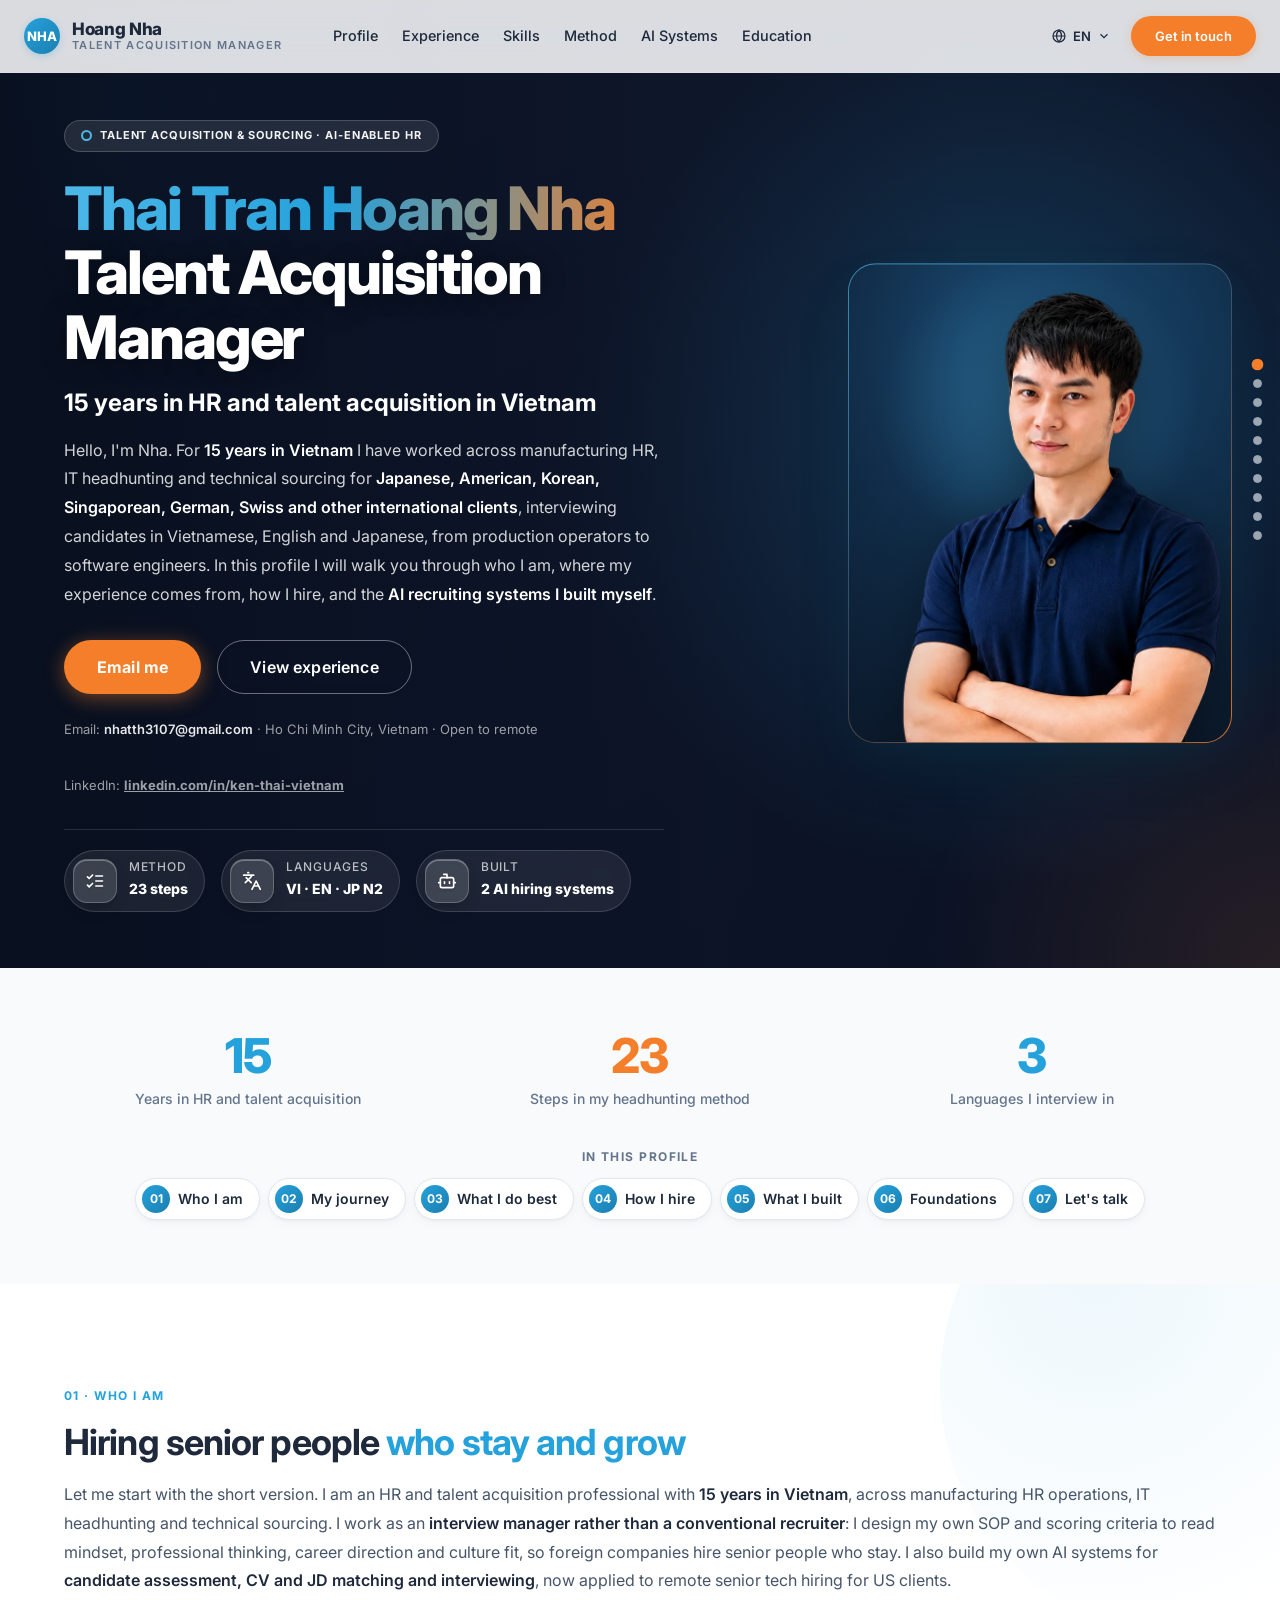
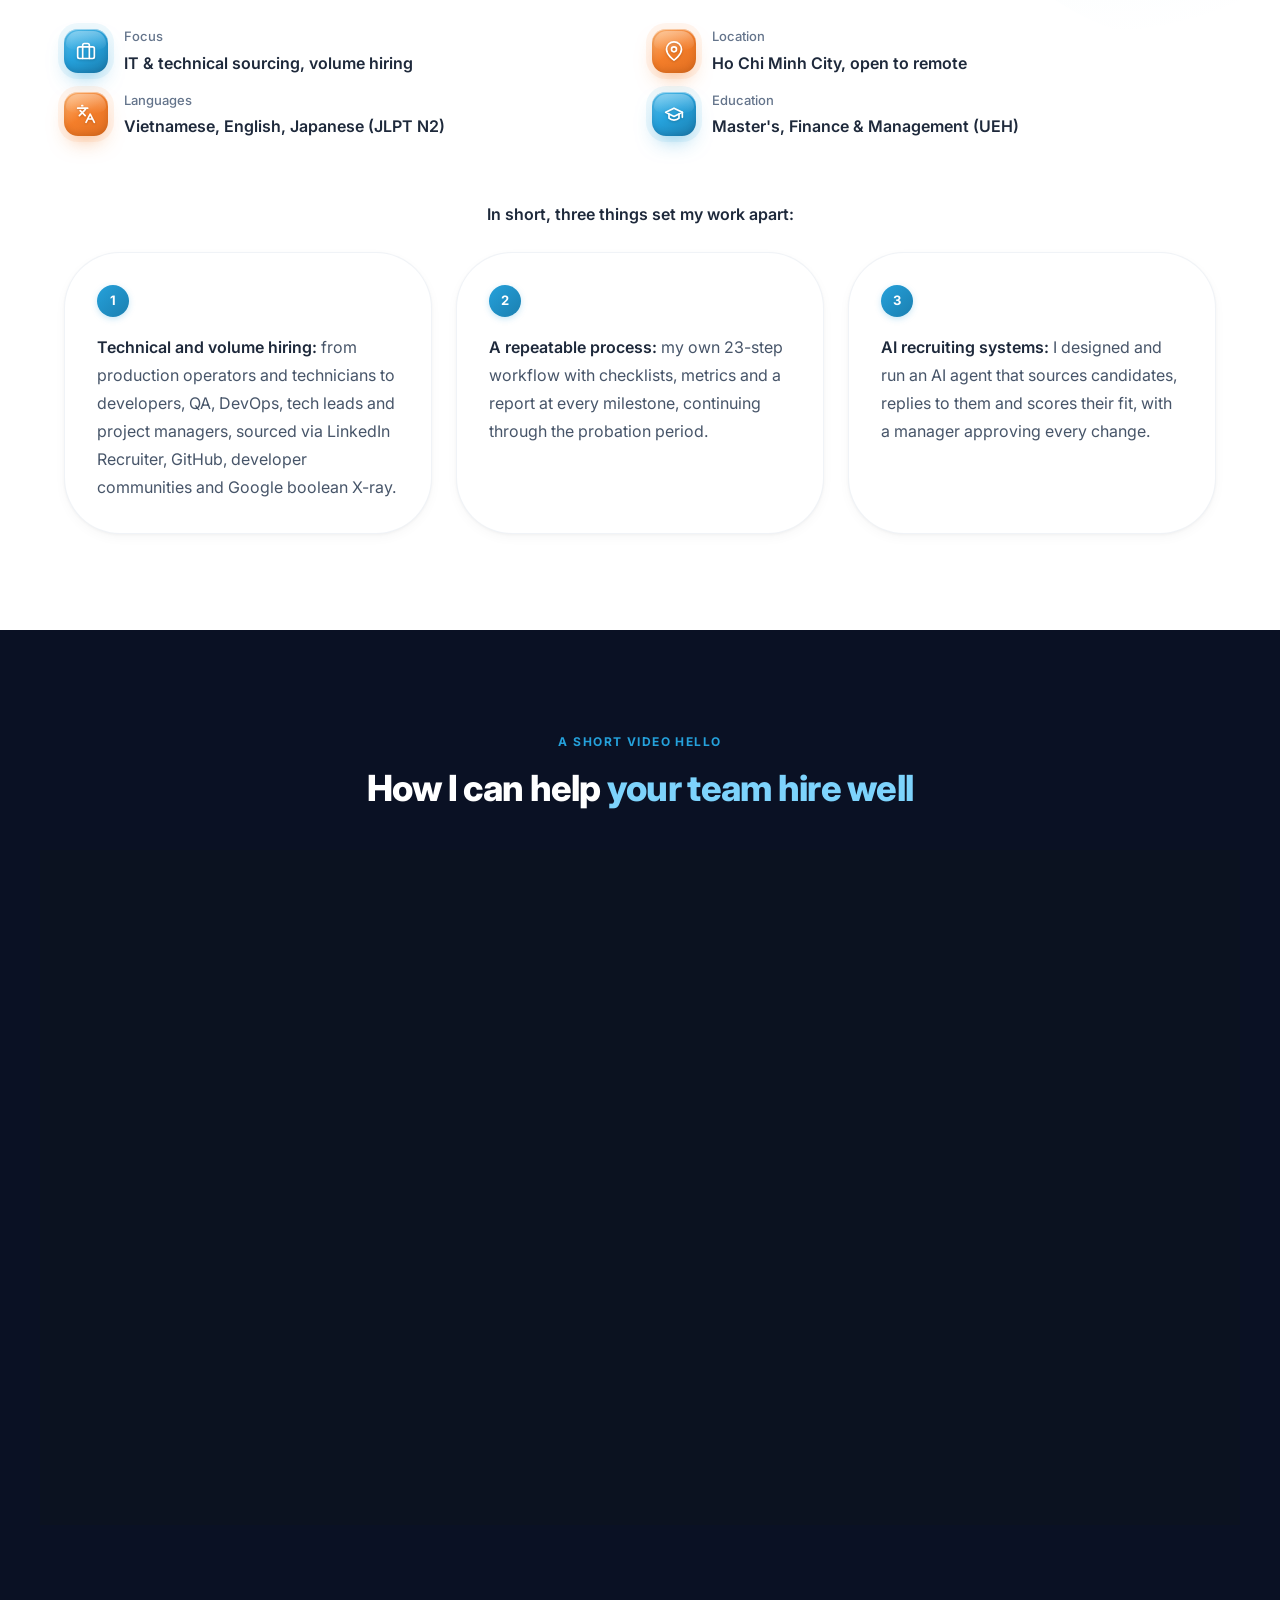
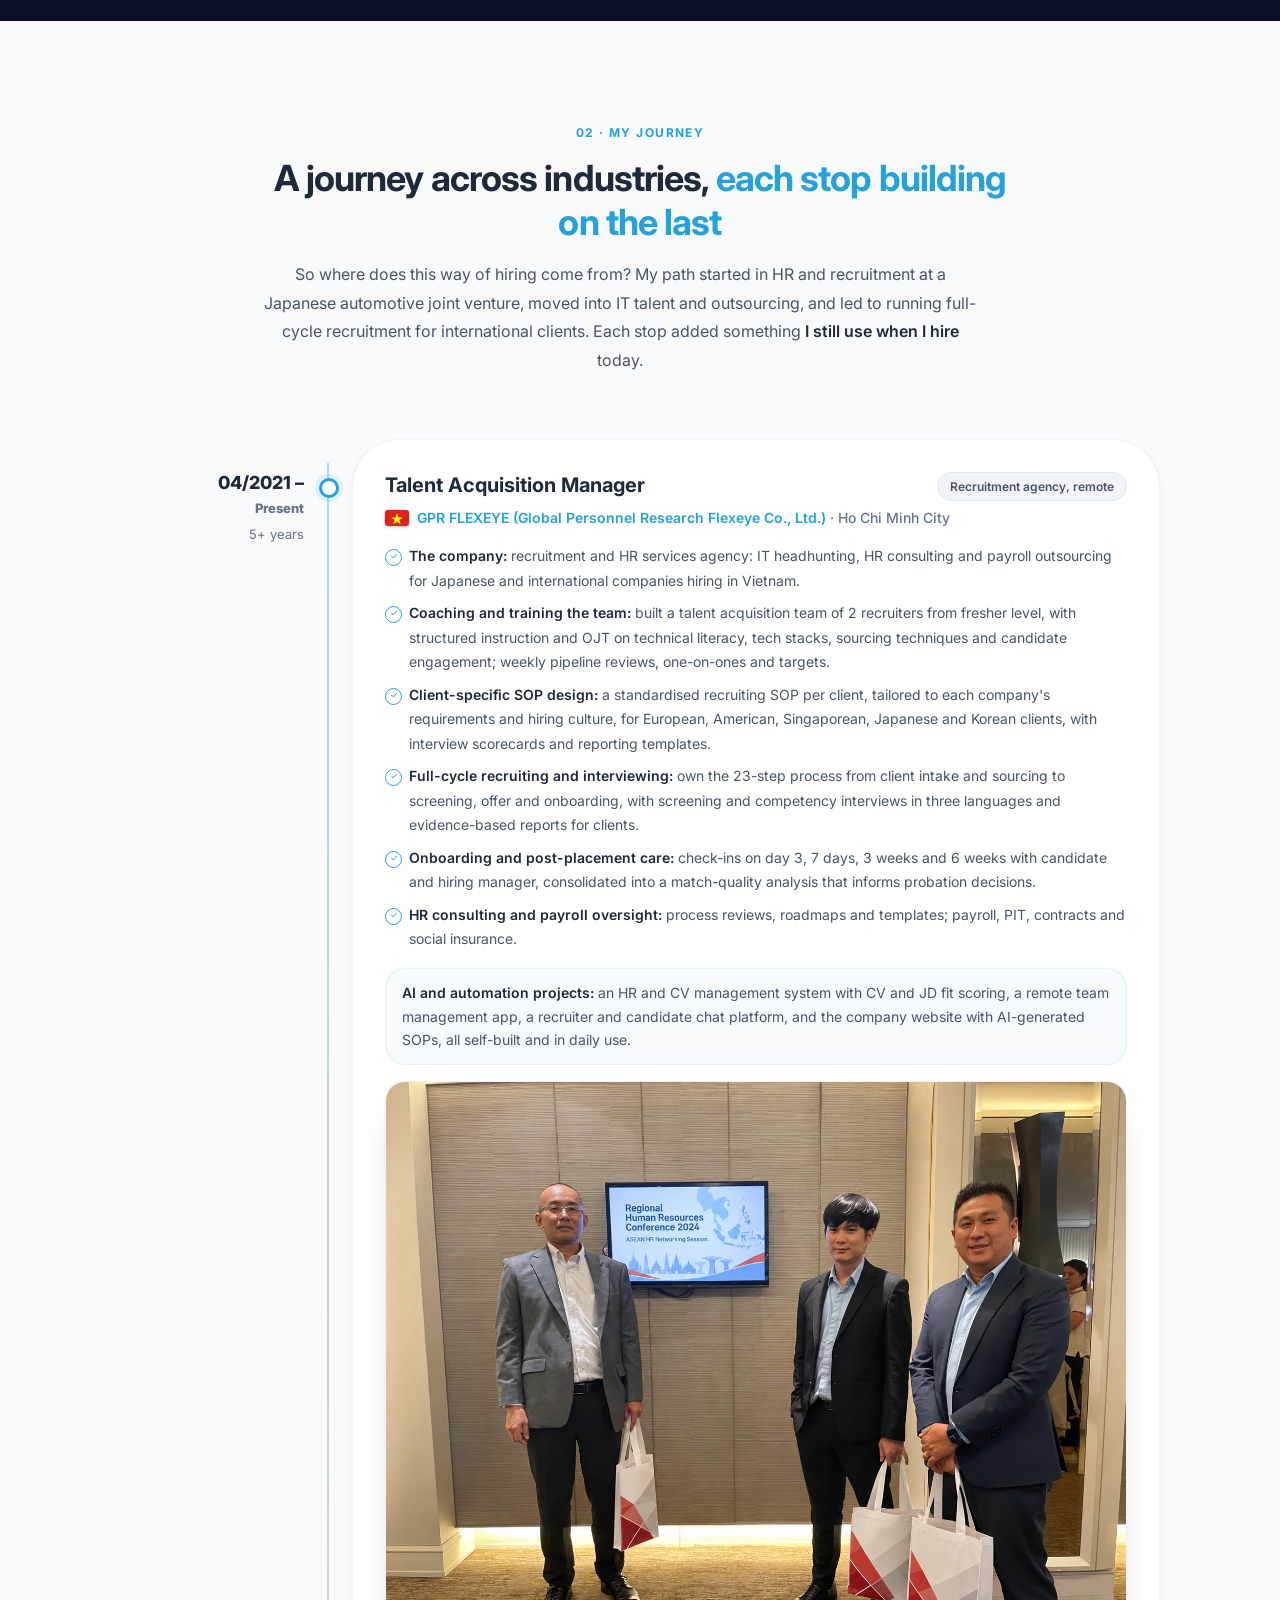
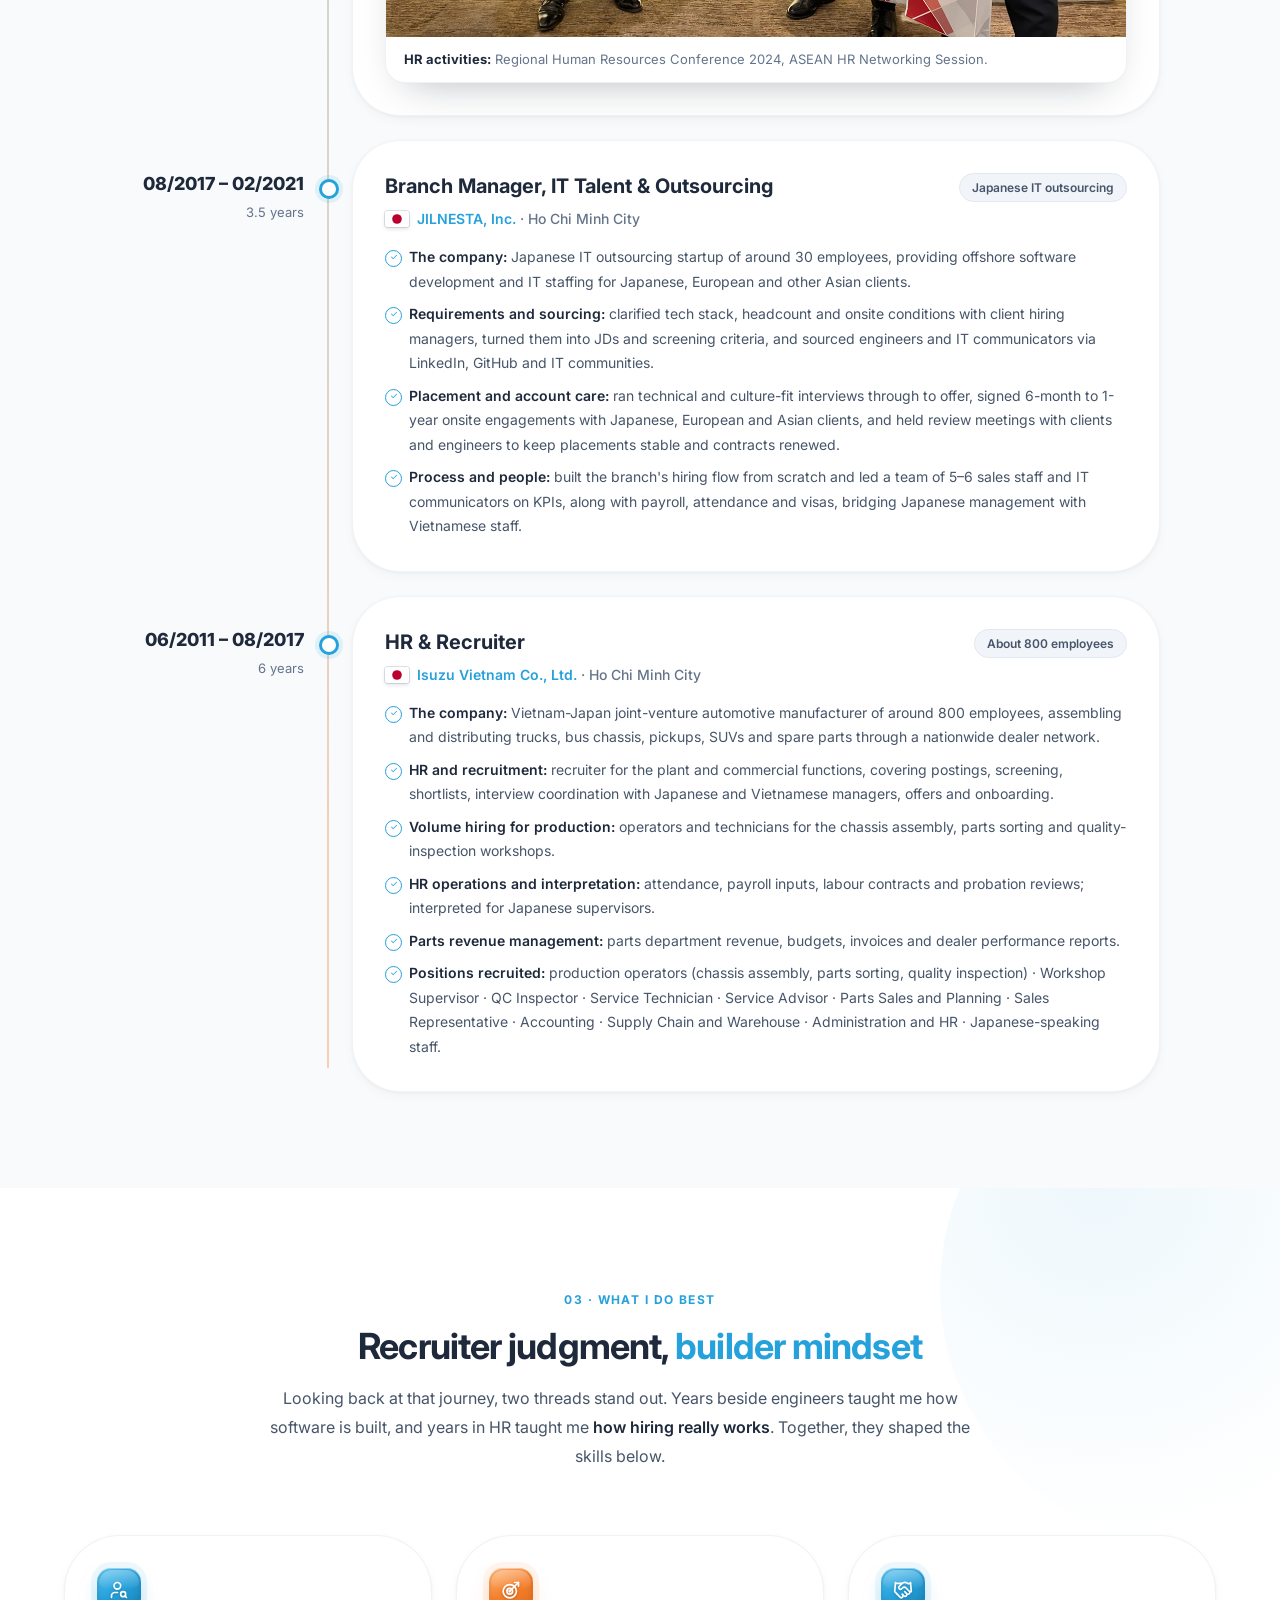
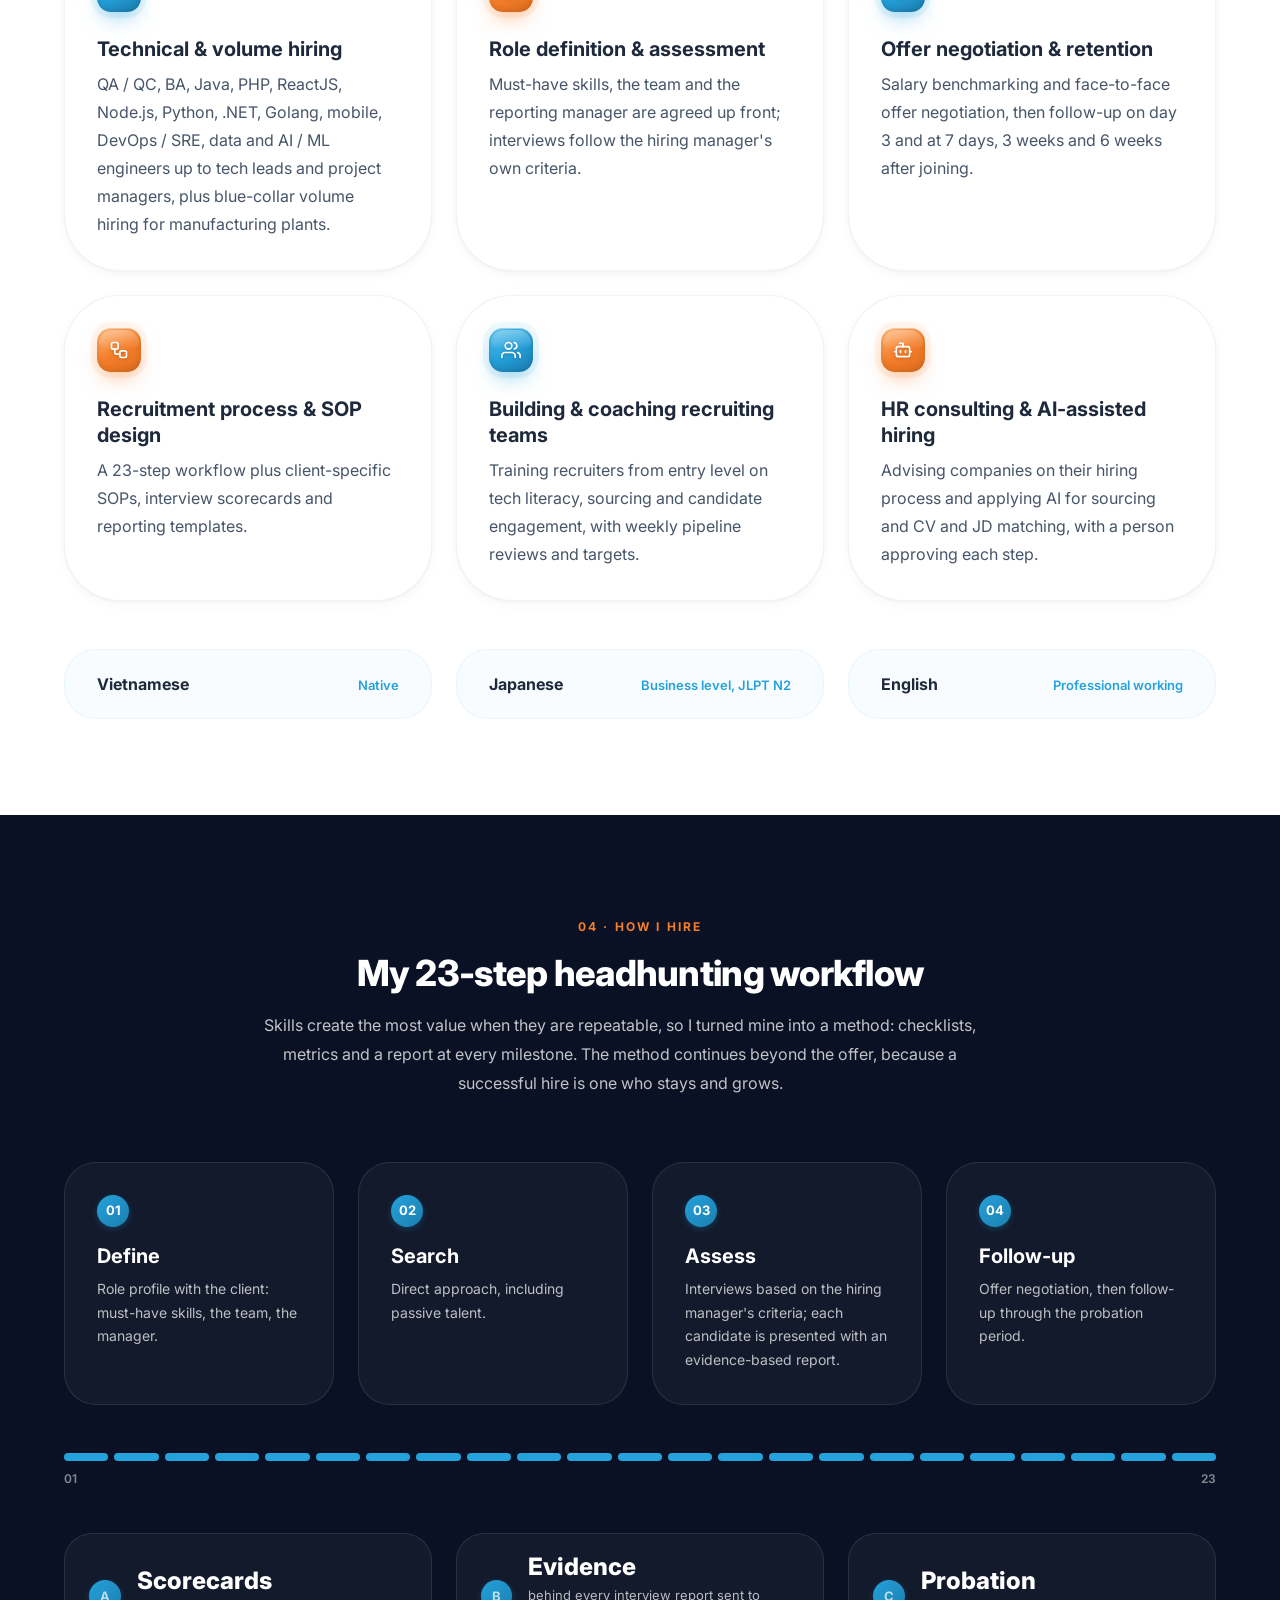
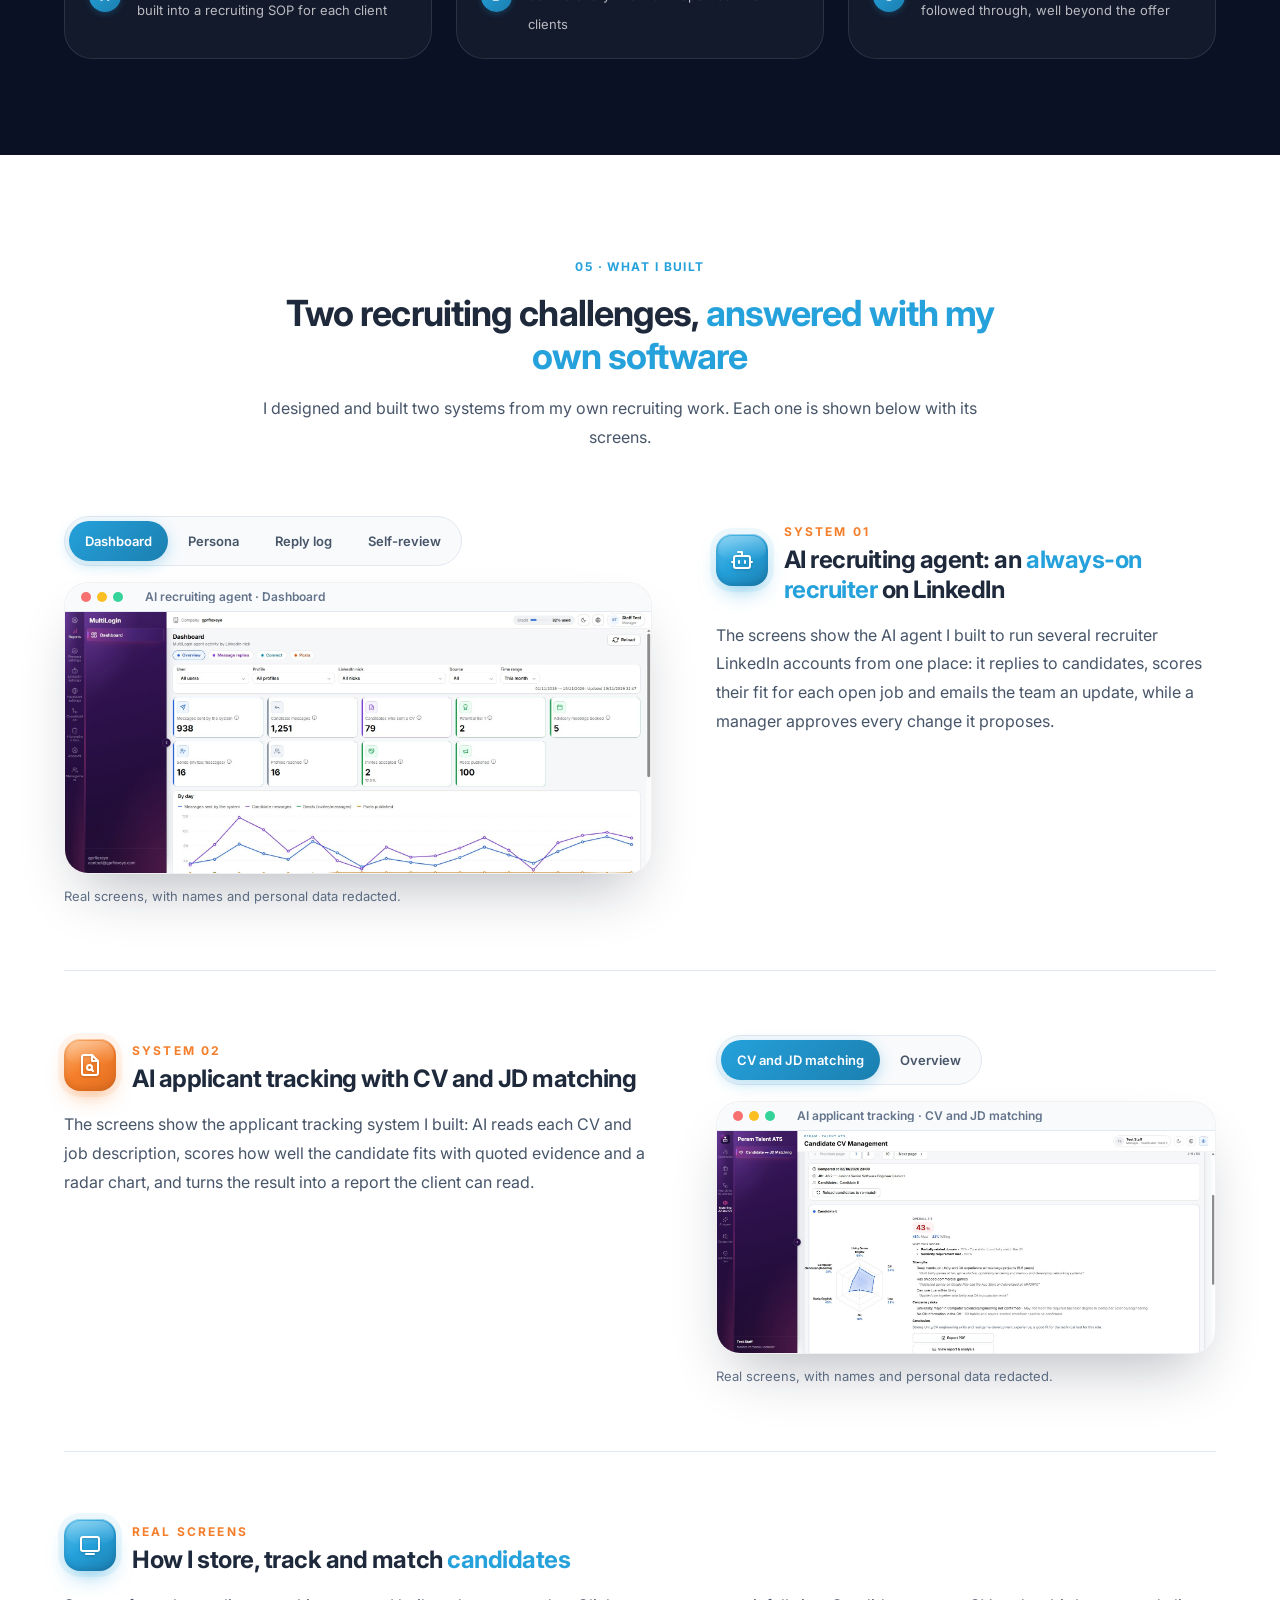
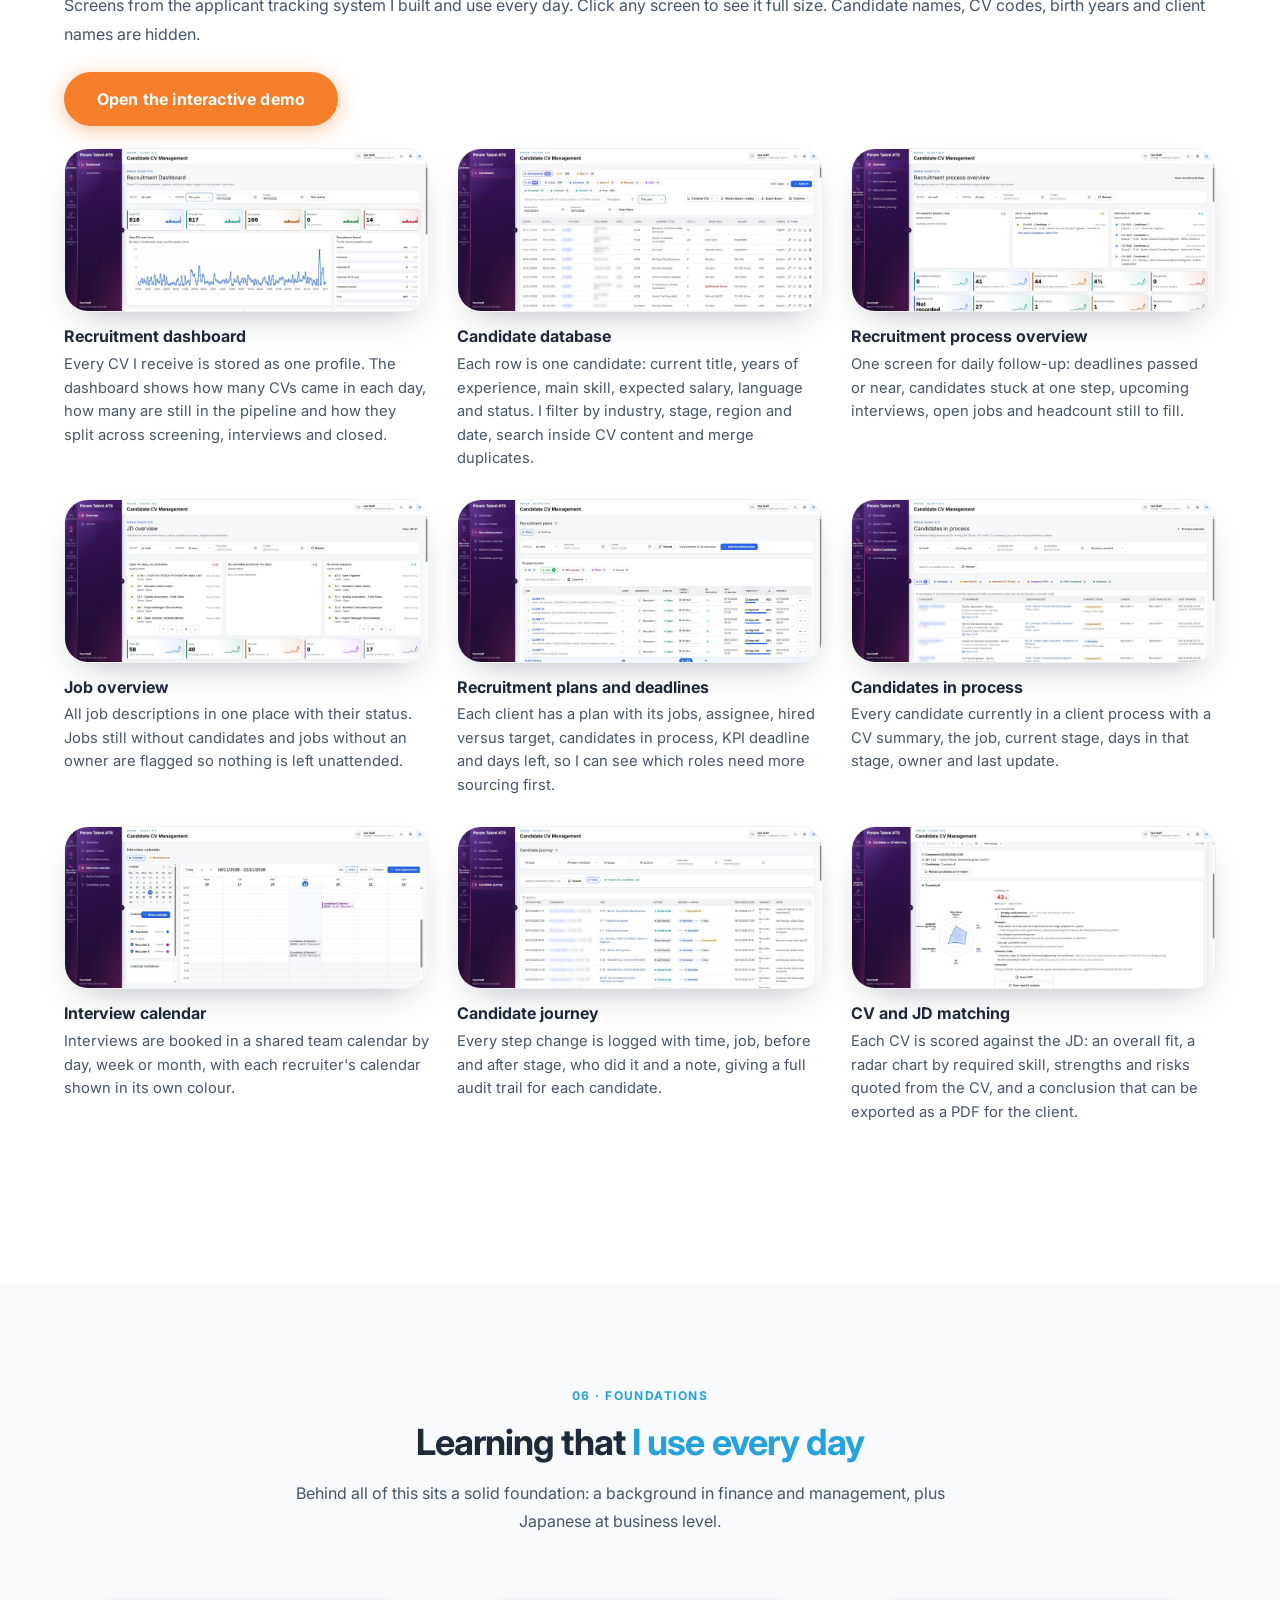
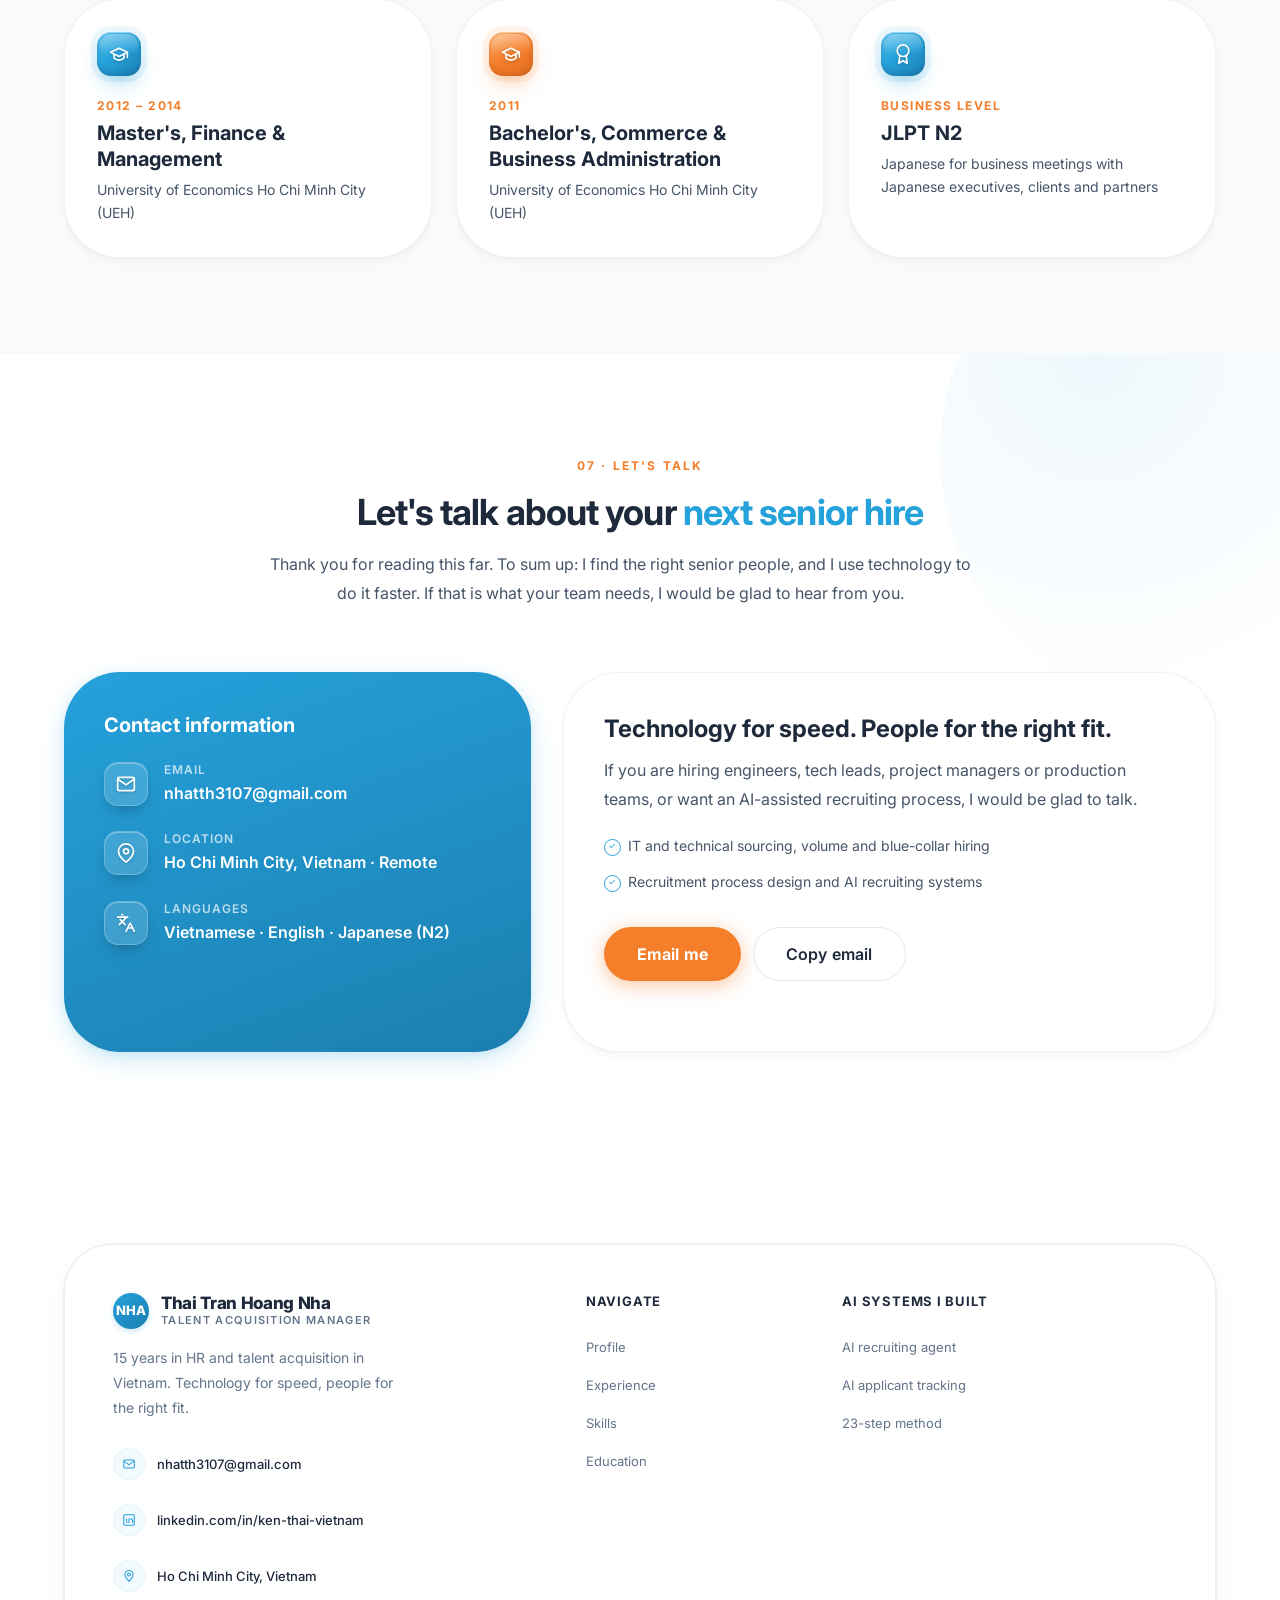
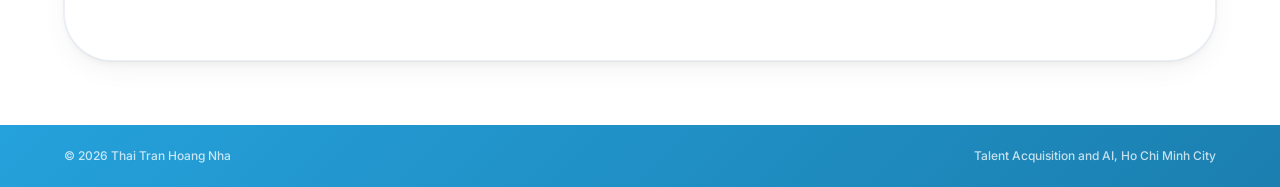
==== commit 550051df: "vxh9: trả ảnh hội nghị HR 2024 về thẻ GPR FLEXEYE, không thêm ảnh thuyết trình AI Talent Co-Authored" ====
--- a/index.html
+++ b/index.html
@@ -732,6 +732,7 @@
             <li><b class="b"><span class="en">HR consulting and payroll oversight:</span><span class="vi">Tư vấn nhân sự và giám sát tính lương:</span><span class="ja">人事コンサルティングと給与管理：</span></b> <span class="en">process reviews, roadmaps and templates; payroll, PIT, contracts and social insurance.</span><span class="vi">rà soát quy trình, lộ trình và biểu mẫu; lương, thuế TNCN, hợp đồng và bảo hiểm xã hội.</span><span class="ja">業務プロセスの見直し、ロードマップ、テンプレート作成。給与、個人所得税、労働契約、社会保険。</span></li>
           </ul>
           <div class="hl-box"><span class="b"><span class="en">AI and automation projects:</span><span class="vi">Dự án AI và tự động hóa:</span><span class="ja">AI・自動化プロジェクト：</span></span> <span class="en">an HR and CV management system with CV and JD fit scoring, a remote team management app, a recruiter and candidate chat platform, and the company website with AI-generated SOPs, all self-built and in daily use.</span><span class="vi">hệ thống quản lý hồ sơ và CV có chấm độ phù hợp CV với JD, ứng dụng quản lý đội làm việc từ xa, nền tảng chat giữa recruiter và ứng viên, website công ty và SOP soạn bằng AI, tất cả tự xây dựng và dùng hằng ngày.</span><span class="ja">CVと求人票の適合度を算出する人事・CV管理システム、リモートチーム管理アプリ、リクルーターと候補者のチャット基盤、AIで作成したSOPを含む会社Webサイト。いずれも自作で日常的に活用。</span></div>
+          <figure class="shot hr-act"><img src="assets/hr-conference-2024.webp" width="1448" height="1086" loading="lazy" alt="Regional Human Resources Conference 2024, ASEAN HR Networking Session"><figcaption><span class="b"><span class="en">HR activities:</span><span class="vi">Hoạt động nhân sự:</span><span class="ja">人事活動：</span></span> <span class="en">Regional Human Resources Conference 2024, ASEAN HR Networking Session.</span><span class="vi">Hội nghị Nhân sự khu vực 2024, phiên giao lưu ASEAN HR Networking.</span><span class="ja">Regional Human Resources Conference 2024（ASEAN HR ネットワーキングセッション）。</span></figcaption></figure>
         </article>
       </div>
       <div class="job" data-reveal>
@@ -745,7 +746,6 @@
             <li><b class="b"><span class="en">Placement and account care:</span><span class="vi">Đưa nhân sự vào dự án và chăm sóc khách hàng:</span><span class="ja">人材配置とクライアントフォロー：</span></b> <span class="en">ran technical and culture-fit interviews through to offer, signed 6-month to 1-year onsite engagements with Japanese, European and Asian clients, and held review meetings with clients and engineers to keep placements stable and contracts renewed.</span><span class="vi">phỏng vấn chuyên môn và mức độ phù hợp văn hoá tới khi offer, ký hợp đồng làm việc tại chỗ từ 6 tháng đến 1 năm với khách hàng Nhật, châu Âu và châu Á, đồng thời tổ chức buổi đánh giá định kỳ với khách hàng và kỹ sư để giữ nhân sự ổn định và gia hạn hợp đồng.</span><span class="ja">技術面接とカルチャーフィット面接から内定まで担当し、日本・欧州・アジアのクライアントと6か月〜1年の常駐契約を締結。クライアントとエンジニアの双方と定期面談を行い、安定した稼働と契約更新につなげました。</span></li>
             <li><b class="b"><span class="en">Process and people:</span><span class="vi">Quy trình và con người:</span><span class="ja">プロセスと人材マネジメント：</span></b> <span class="en">built the branch's hiring flow from scratch and led a team of 5–6 sales staff and IT communicators on KPIs, along with payroll, attendance and visas, bridging Japanese management with Vietnamese staff.</span><span class="vi">xây dựng quy trình tuyển dụng của chi nhánh từ đầu, quản lý đội 5–6 nhân viên kinh doanh và IT communicator theo KPI, kèm phụ trách lương, chấm công và visa, làm cầu nối giữa ban lãnh đạo Nhật và nhân viên Việt.</span><span class="ja">支店の採用フローをゼロから構築し、営業とITコミュニケーター5〜6名をKPIで統括。給与、勤怠、ビザ手続きも担当し、日本人経営陣とベトナム人スタッフの橋渡し役を担う。</span></li>
           </ul>
-          <figure class="shot hr-act"><img src="assets/hr-conference-2024.webp" width="1448" height="1086" loading="lazy" alt="Regional Human Resources Conference 2024, ASEAN HR Networking Session"><figcaption><span class="b"><span class="en">HR activities:</span><span class="vi">Hoạt động nhân sự:</span><span class="ja">人事活動：</span></span> <span class="en">Regional Human Resources Conference 2024, ASEAN HR Networking Session.</span><span class="vi">Hội nghị Nhân sự khu vực 2024, phiên giao lưu ASEAN HR Networking.</span><span class="ja">Regional Human Resources Conference 2024（ASEAN HR ネットワーキングセッション）。</span></figcaption></figure>
         </article>
       </div>
       <div class="job" data-reveal>
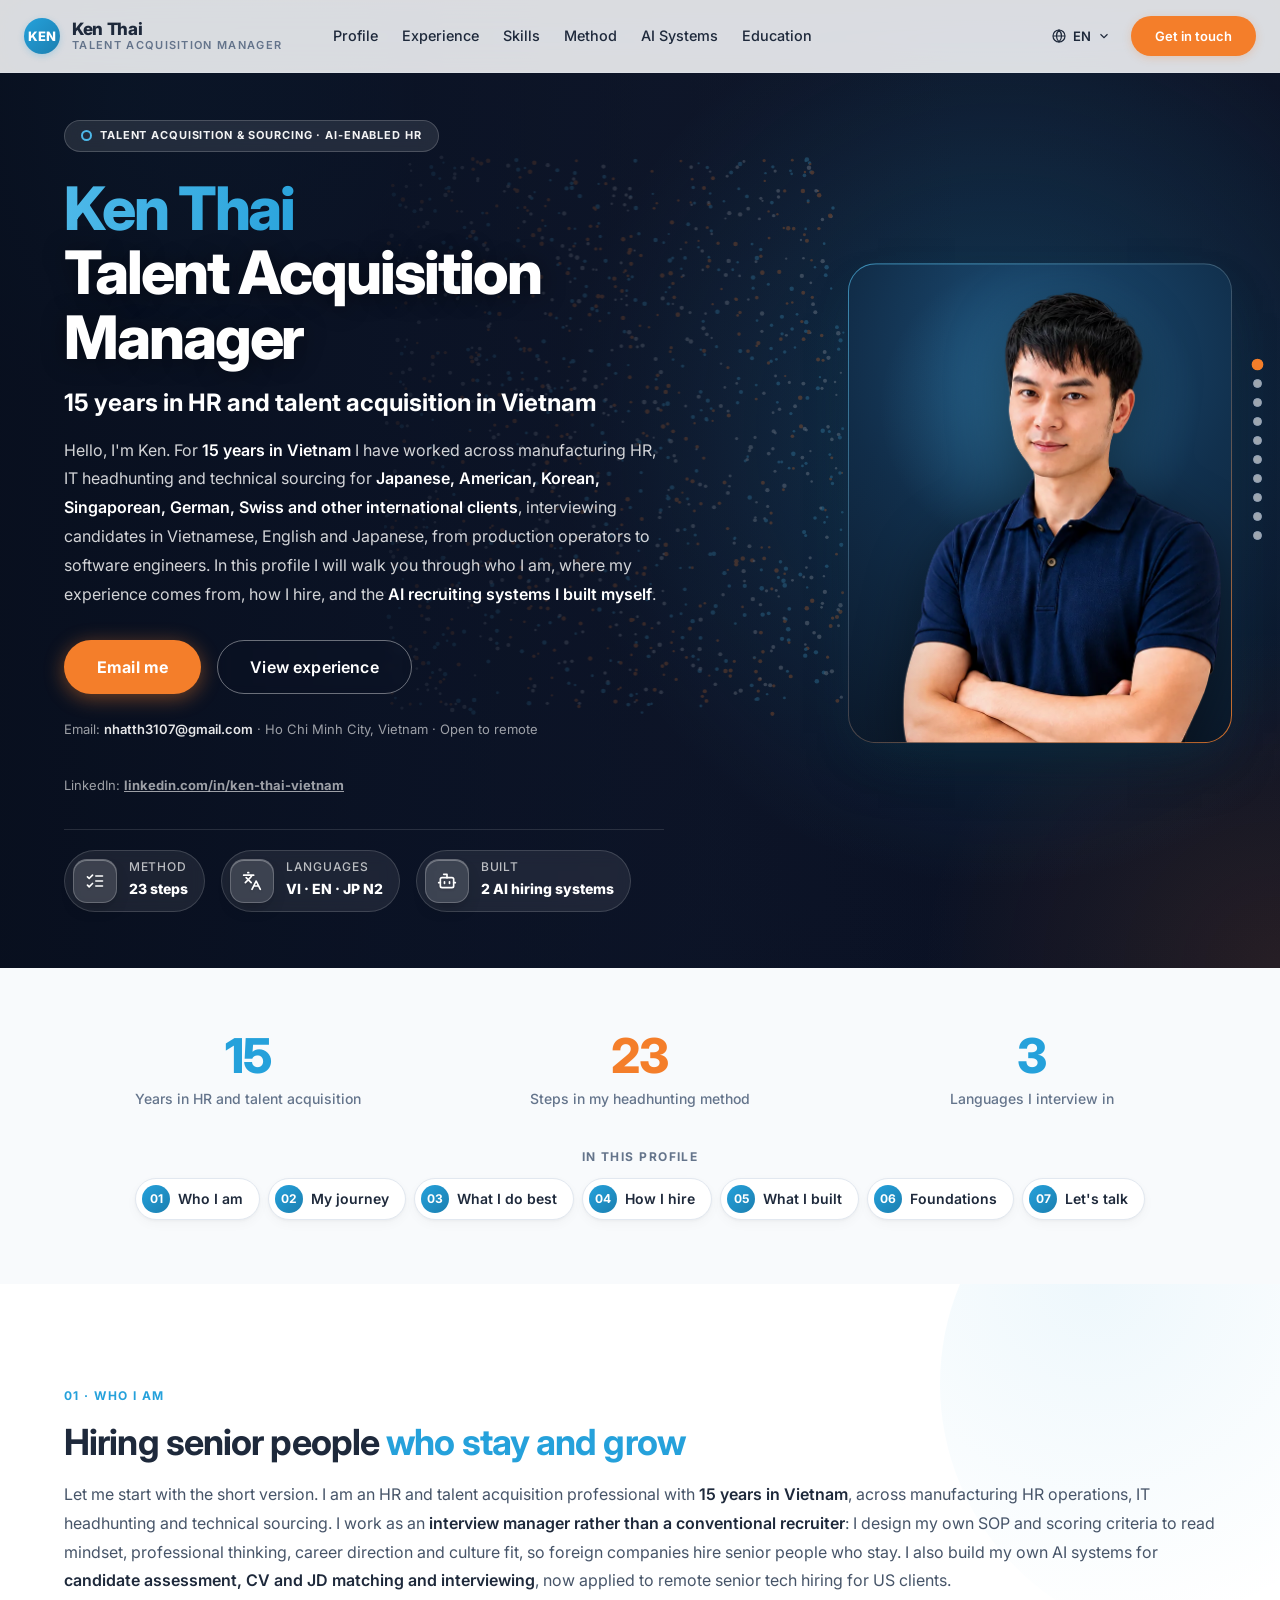
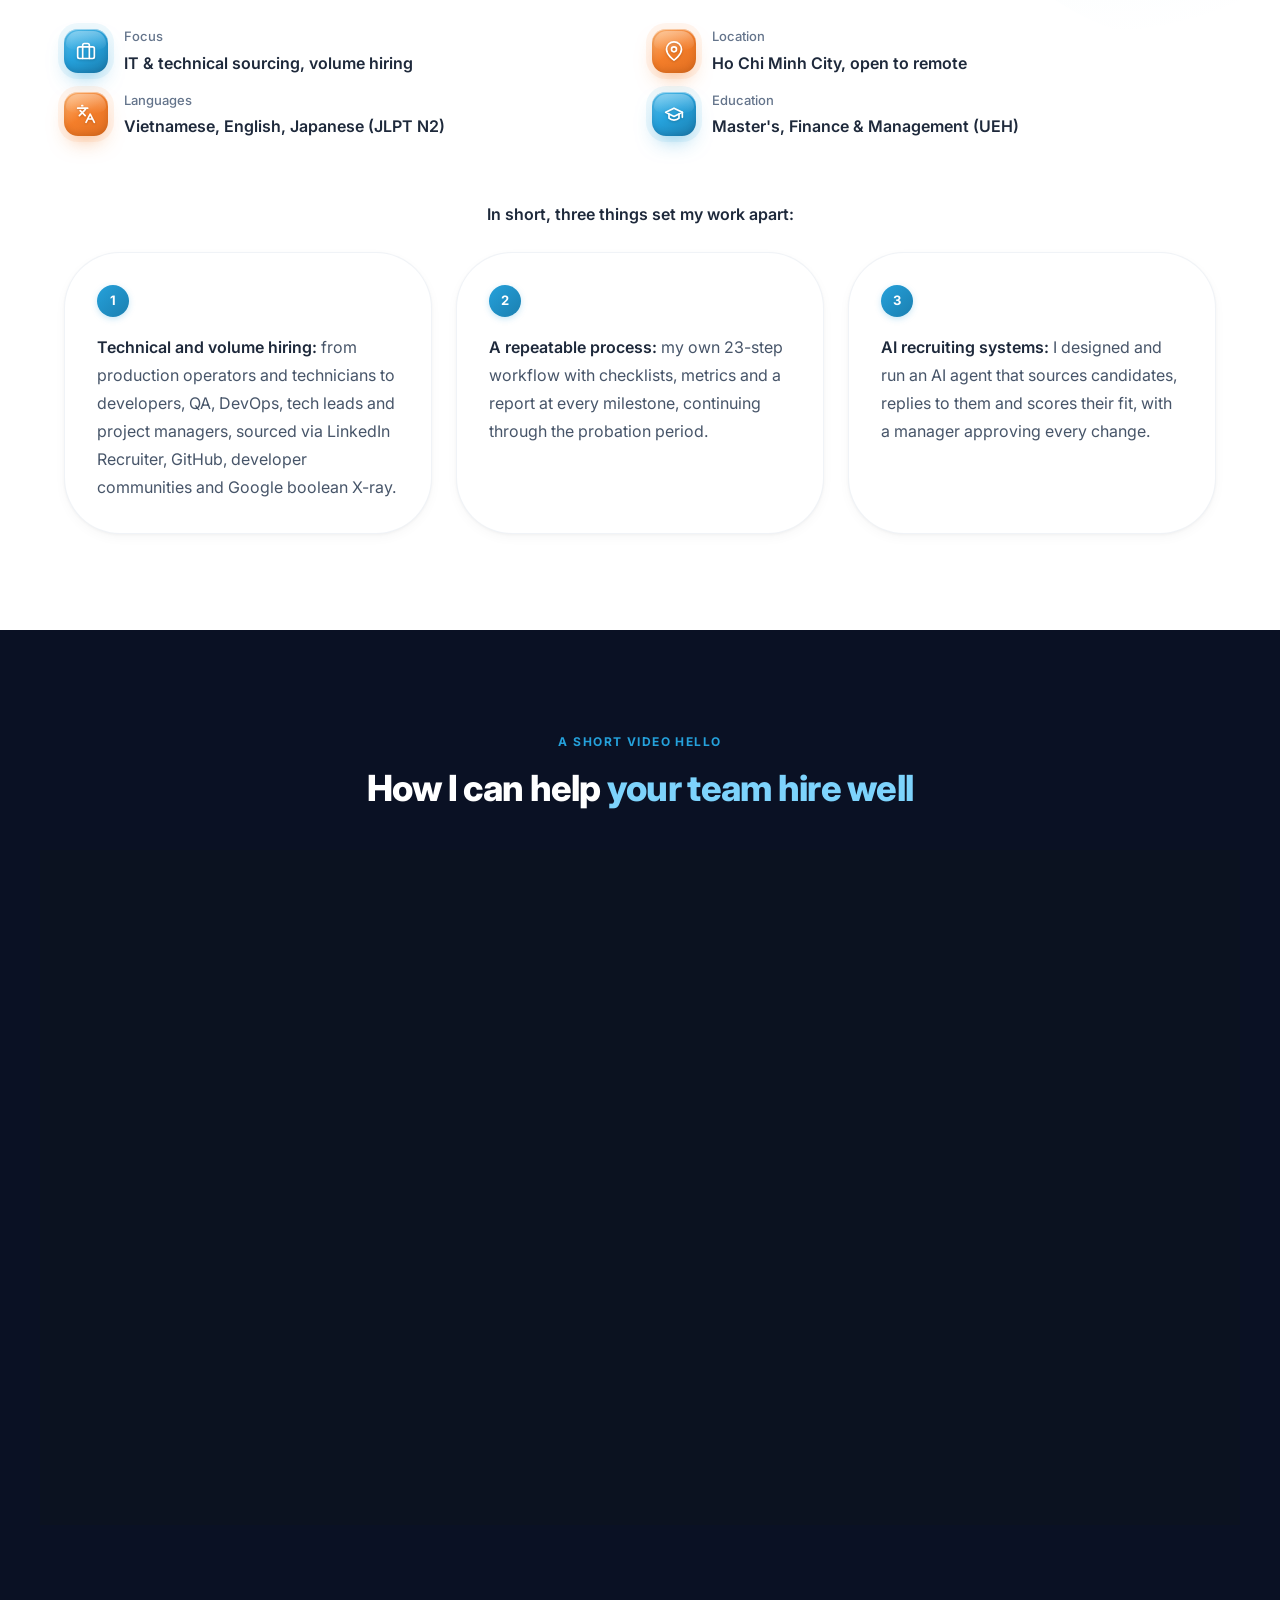
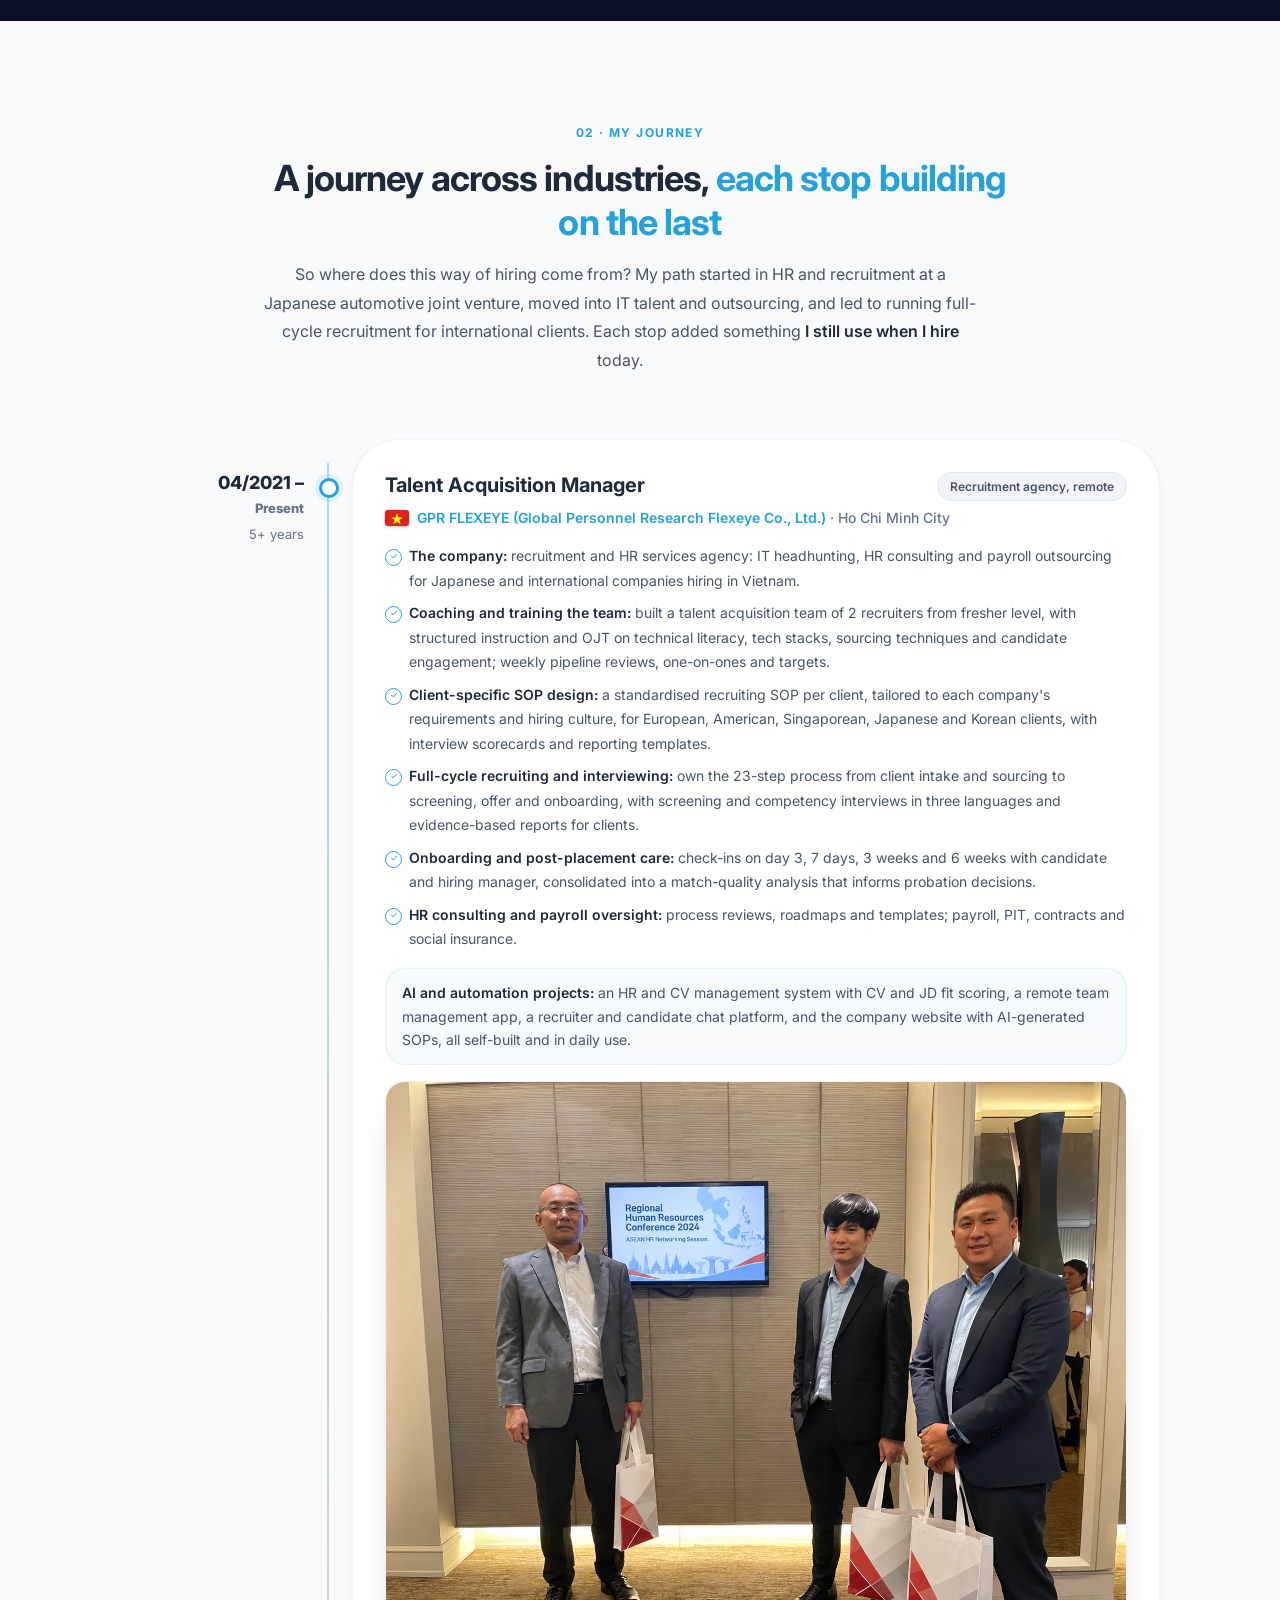
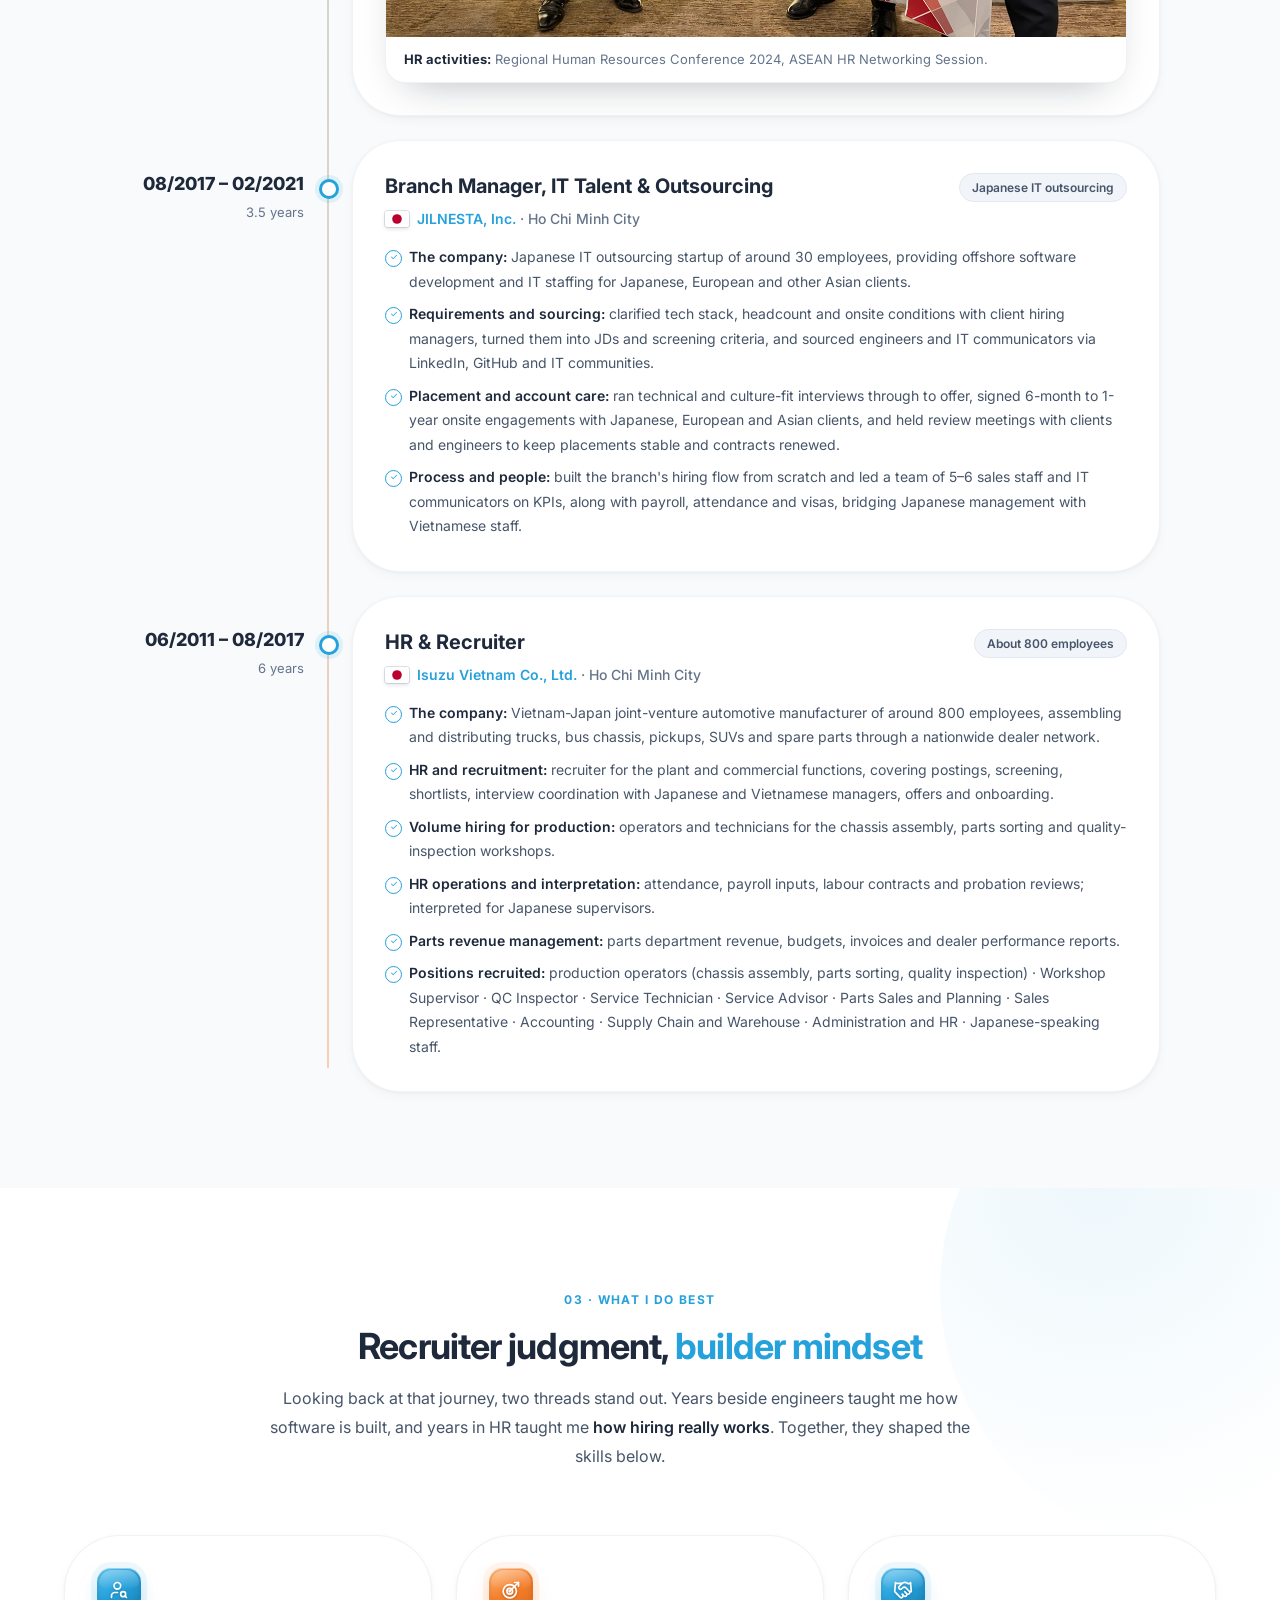
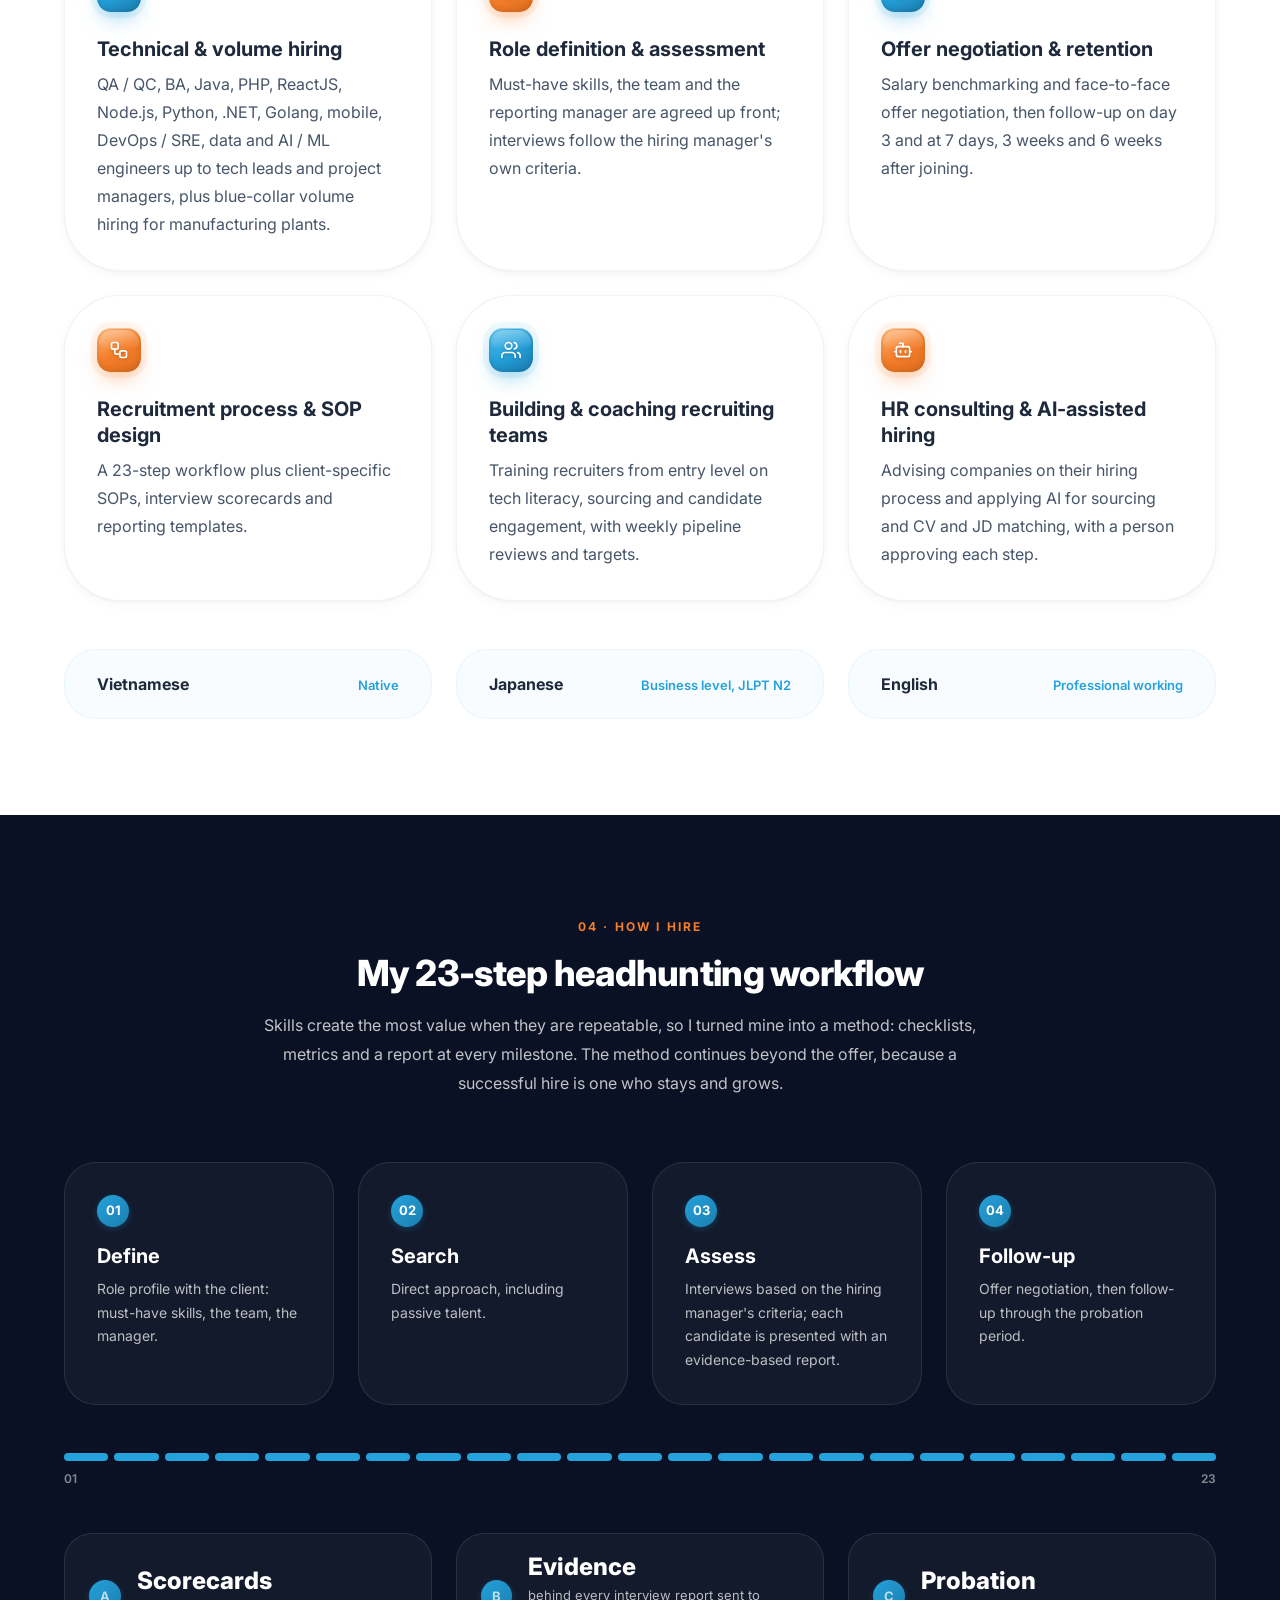
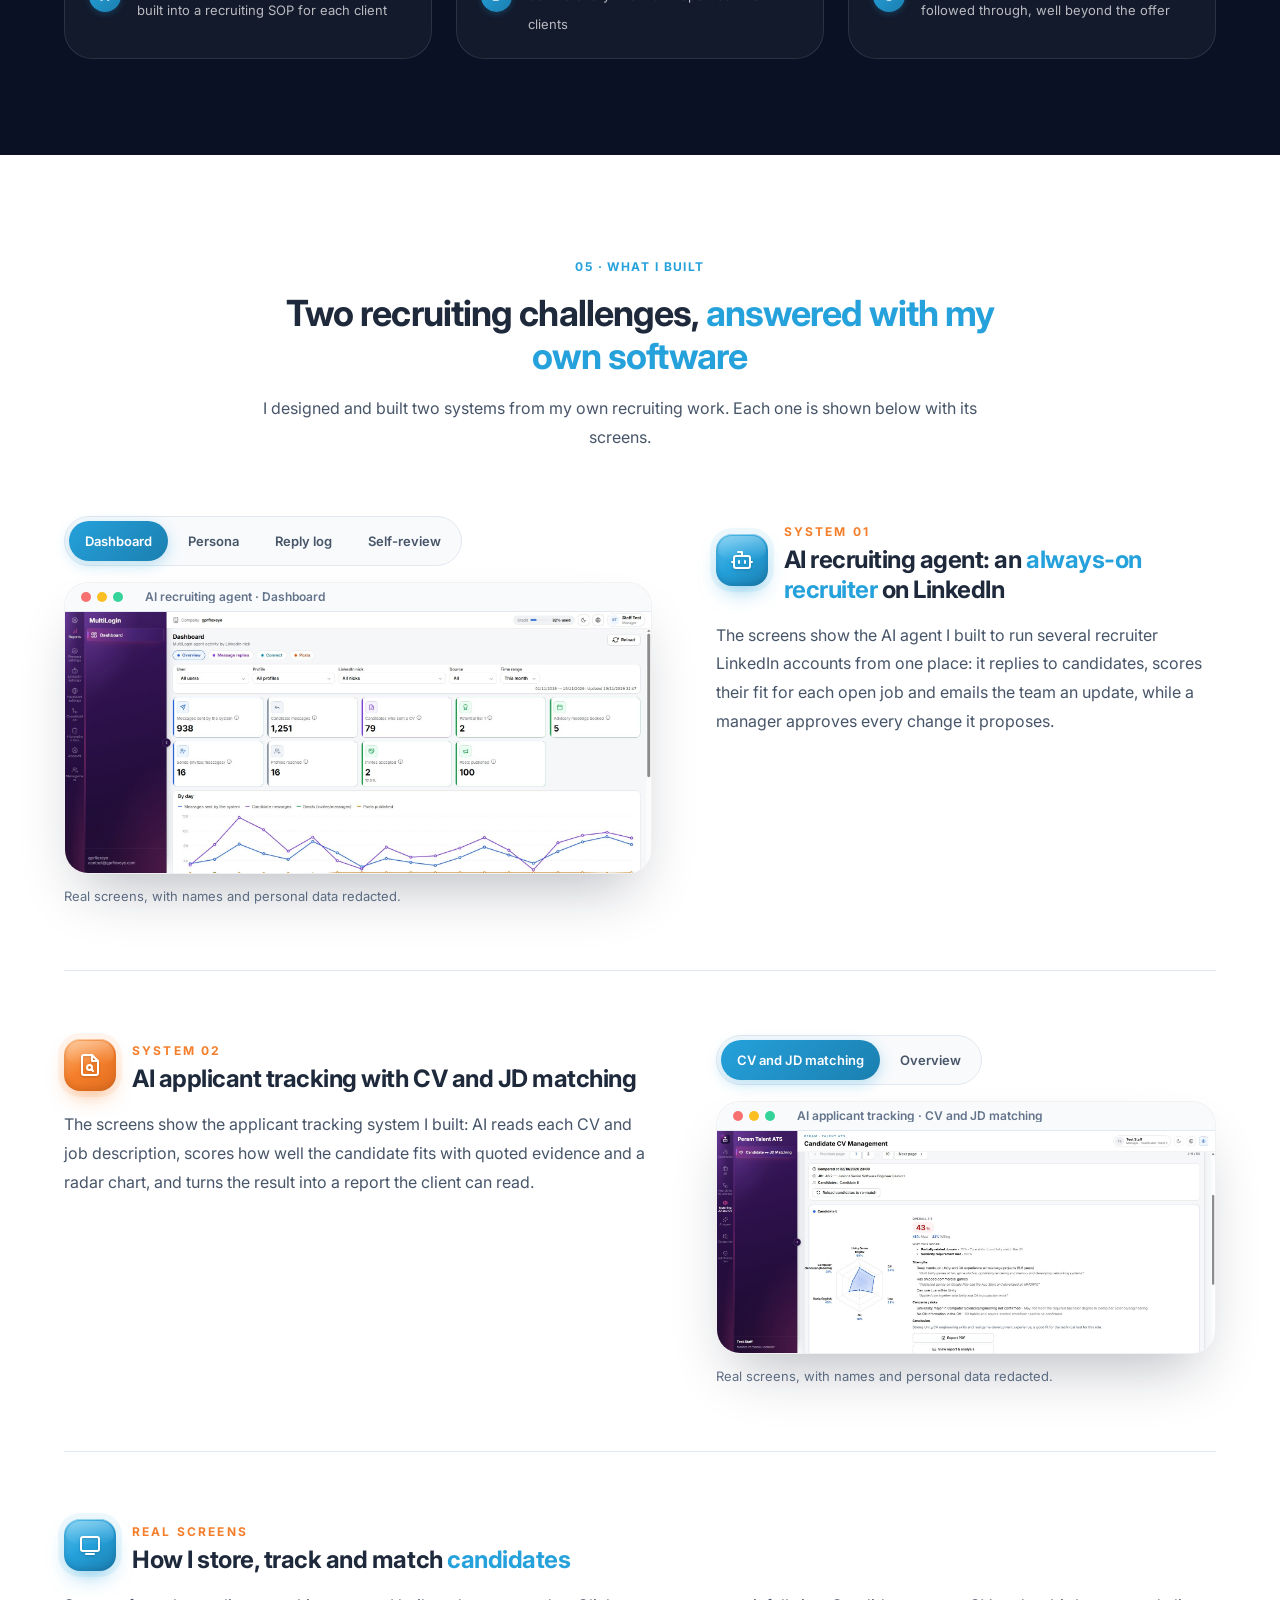
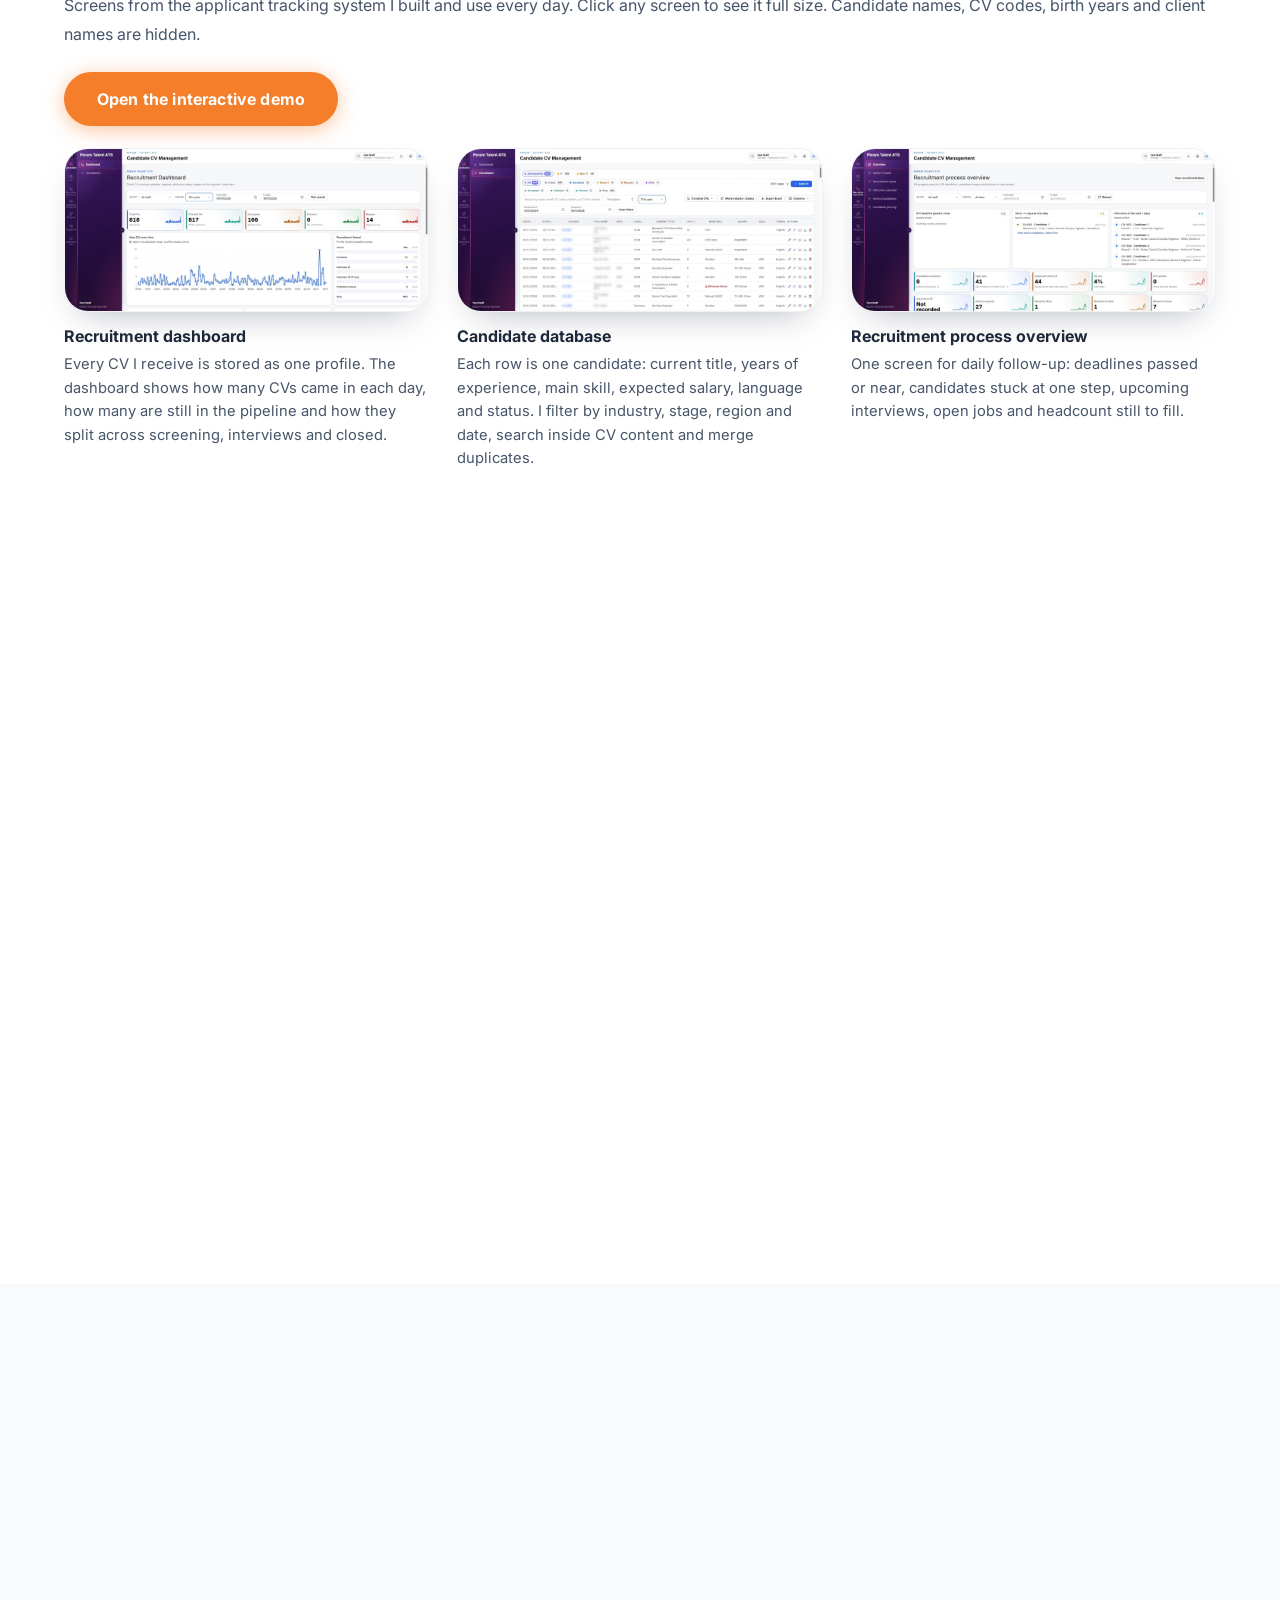
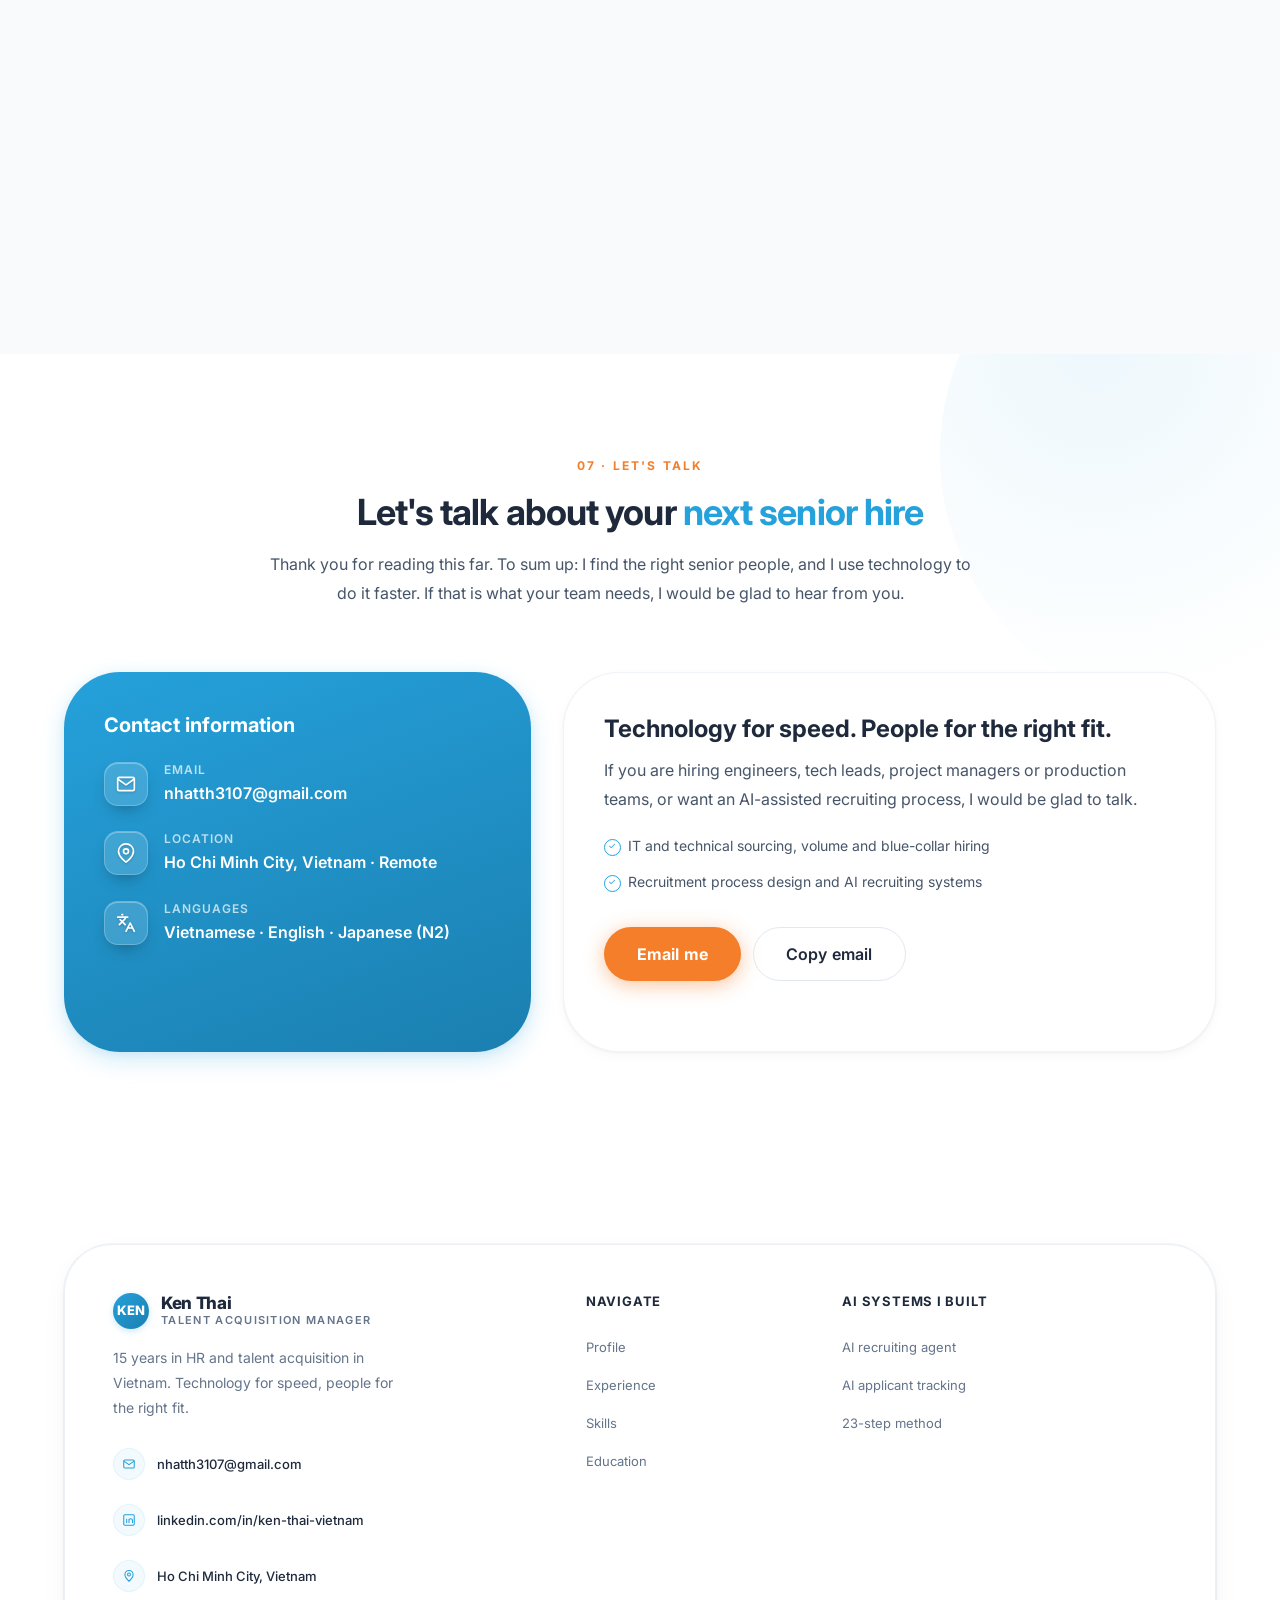
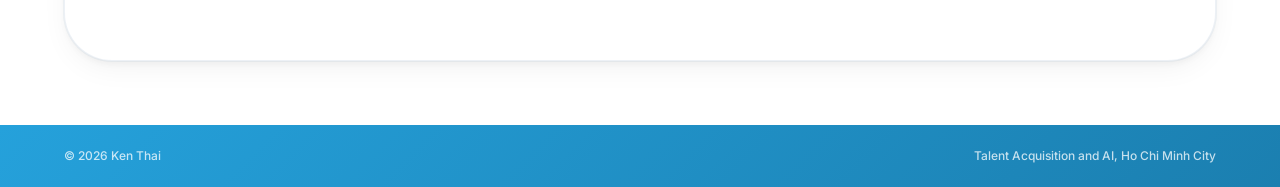
==== commit ed7059b6: "Task 20261119-222308-vitj: đổi toàn bộ tên thành Ken Thai (index.html 3 ngôn ngữ, logo KEN, ảnh bìa " ====
--- a/index.html
+++ b/index.html
@@ -3,8 +3,8 @@
 <head>
 <meta charset="utf-8">
 <meta name="viewport" content="width=device-width, initial-scale=1">
-<title>Thai Tran Hoang Nha · Talent Acquisition Manager</title>
-<meta name="description" content="Thai Tran Hoang Nha (Nha), talent acquisition manager in Ho Chi Minh City, 15 years in HR and talent acquisition in Vietnam, interviewing in Vietnamese, English and Japanese, builder of AI recruiting systems.">
+<title>Ken Thai · Talent Acquisition Manager</title>
+<meta name="description" content="Ken Thai, talent acquisition manager in Ho Chi Minh City, 15 years in HR and talent acquisition in Vietnam, interviewing in Vietnamese, English and Japanese, builder of AI recruiting systems.">
 <link rel="preconnect" href="https://fonts.googleapis.com">
 <link rel="preconnect" href="https://fonts.gstatic.com" crossorigin>
 <link href="https://fonts.googleapis.com/css2?family=Inter:wght@400;500;600;700;800&family=Noto+Sans+JP:wght@400;500;700;800&display=swap" rel="stylesheet">
@@ -317,9 +317,9 @@
 
 <header class="topbar">
   <div class="topbar-in">
-    <a class="brand" href="#hero" aria-label="Thai Tran Hoang Nha">
-      <span class="brand-mark">NHA</span>
-      <span class="brand-name">Hoang Nha<small>Talent Acquisition Manager</small></span>
+    <a class="brand" href="#hero" aria-label="Ken Thai">
+      <span class="brand-mark">KEN</span>
+      <span class="brand-name">Ken Thai<small>Talent Acquisition Manager</small></span>
     </a>
     <nav aria-label="Sections">
       <a href="#summary"><span class="en">Profile</span><span class="vi">Hồ sơ</span><span class="ja">プロフィール</span></a>
@@ -636,15 +636,15 @@
 <section id="hero" class="sec on-dark" aria-label="Introduction">
   <div class="bg" aria-hidden="true"></div>
   <div class="orb" aria-hidden="true"></div>
-  <div class="pt" aria-hidden="true"><canvas data-particles="NHA"></canvas></div>
+  <div class="pt" aria-hidden="true"><canvas data-particles="KEN"></canvas></div>
   <div class="me-wrap" aria-hidden="true"><img class="me" src="[data-uri]" alt="" width="1109" height="1360" fetchpriority="high"></div>
   <div class="shade" aria-hidden="true"></div>
   <div class="wrap">
     <div class="col">
       <span class="pill-glass" data-reveal><i></i><span class="en">Talent Acquisition &amp; Sourcing · AI-enabled HR</span><span class="vi">Tuyển dụng &amp; Sourcing · Nhân sự ứng dụng AI</span><span class="ja">人材採用・ソーシング・AI活用HR</span></span>
-      <h1 data-reveal style="--i:1"><span class="name">Thai Tran Hoang Nha</span><span class="en">Talent Acquisition Manager</span><span class="vi">Talent Acquisition Manager</span><span class="ja">Talent Acquisition Manager</span></h1>
+      <h1 data-reveal style="--i:1"><span class="name">Ken Thai</span><span class="en">Talent Acquisition Manager</span><span class="vi">Talent Acquisition Manager</span><span class="ja">Talent Acquisition Manager</span></h1>
       <p class="role" data-reveal style="--i:2"><span class="en">15 years in HR and talent acquisition in Vietnam</span><span class="vi">15 năm làm nhân sự và tuyển dụng tại Việt Nam</span><span class="ja">ベトナムで人事・採用に携わり15年</span></p>
-      <p class="sub" data-reveal style="--i:3"><span class="en">Hello, I'm Nha. For <b>15 years in Vietnam</b> I have worked across manufacturing HR, IT headhunting and technical sourcing for <b>Japanese, American, Korean, Singaporean, German, Swiss and other international clients</b>, interviewing candidates in Vietnamese, English and Japanese, from production operators to software engineers. In this profile I will walk you through who I am, where my experience comes from, how I hire, and the <b>AI recruiting systems I built myself</b>.</span><span class="vi">Xin chào, tôi là Nhã. Suốt <b>15 năm tại Việt Nam</b>, tôi làm nhân sự sản xuất, săn nhân sự IT và sourcing kỹ thuật cho <b>khách hàng Nhật, Mỹ, Hàn, Singapore, Đức, Thụy Sĩ và nhiều nước khác</b>, phỏng vấn ứng viên bằng tiếng Việt, tiếng Anh và tiếng Nhật, từ công nhân sản xuất đến kỹ sư phần mềm. Trong hồ sơ này, tôi xin lần lượt giới thiệu về bản thân, chặng đường kinh nghiệm, cách tôi tuyển dụng và <b>các hệ thống AI tuyển dụng do chính tôi xây dựng</b>.</span><span class="ja">はじめまして。タイ・チャン・ホアン・ニャー（ニャー）と申します。<b>ベトナムで15年</b>、製造業の人事、ITヘッドハンティング、技術職のソーシングに携わり、<b>日本、米国、韓国、シンガポール、ドイツ、スイスなどの顧客企業</b>を支援してきました。生産オペレーターからソフトウェアエンジニアまで、ベトナム語、英語、日本語で面接を行っています。このプロフィールでは、私の人となり、これまでの経歴、採用の進め方、そして<b>自ら構築したAI採用システム</b>について、順にご紹介します。</span></p>
+      <p class="sub" data-reveal style="--i:3"><span class="en">Hello, I'm Ken. For <b>15 years in Vietnam</b> I have worked across manufacturing HR, IT headhunting and technical sourcing for <b>Japanese, American, Korean, Singaporean, German, Swiss and other international clients</b>, interviewing candidates in Vietnamese, English and Japanese, from production operators to software engineers. In this profile I will walk you through who I am, where my experience comes from, how I hire, and the <b>AI recruiting systems I built myself</b>.</span><span class="vi">Xin chào, tôi là Ken. Suốt <b>15 năm tại Việt Nam</b>, tôi làm nhân sự sản xuất, săn nhân sự IT và sourcing kỹ thuật cho <b>khách hàng Nhật, Mỹ, Hàn, Singapore, Đức, Thụy Sĩ và nhiều nước khác</b>, phỏng vấn ứng viên bằng tiếng Việt, tiếng Anh và tiếng Nhật, từ công nhân sản xuất đến kỹ sư phần mềm. Trong hồ sơ này, tôi xin lần lượt giới thiệu về bản thân, chặng đường kinh nghiệm, cách tôi tuyển dụng và <b>các hệ thống AI tuyển dụng do chính tôi xây dựng</b>.</span><span class="ja">はじめまして。ケン・タイと申します。<b>ベトナムで15年</b>、製造業の人事、ITヘッドハンティング、技術職のソーシングに携わり、<b>日本、米国、韓国、シンガポール、ドイツ、スイスなどの顧客企業</b>を支援してきました。生産オペレーターからソフトウェアエンジニアまで、ベトナム語、英語、日本語で面接を行っています。このプロフィールでは、私の人となり、これまでの経歴、採用の進め方、そして<b>自ら構築したAI採用システム</b>について、順にご紹介します。</span></p>
       <div class="btns" data-reveal style="--i:4">
         <a class="btn primary" href="mailto:nhatth3107@gmail.com" data-magnetic><span class="en">Email me</span><span class="vi">Gửi email cho tôi</span><span class="ja">メールでのお問い合わせ</span></a>
         <a class="btn ghost" href="#experience"><span class="en">View experience</span><span class="vi">Xem kinh nghiệm</span><span class="ja">職務経歴を見る</span></a>
@@ -949,7 +949,7 @@
   <div class="wrap">
     <div class="ft-card">
       <div class="ft-brand">
-        <a class="brand" href="#hero"><span class="brand-mark">NHA</span><span class="brand-name">Thai Tran Hoang Nha<small>Talent Acquisition Manager</small></span></a>
+        <a class="brand" href="#hero"><span class="brand-mark">KEN</span><span class="brand-name">Ken Thai<small>Talent Acquisition Manager</small></span></a>
         <p><span class="en">15 years in HR and talent acquisition in Vietnam. Technology for speed, people for the right fit.</span><span class="vi">15 năm làm nhân sự và tuyển dụng tại Việt Nam. Công nghệ để tuyển nhanh, con người để tuyển đúng.</span><span class="ja">ベトナムで人事・採用に携わり15年。スピードはテクノロジーで、見極めは人の目で。</span></p>
         <a class="ft-ct" href="mailto:nhatth3107@gmail.com"><span class="ft-ico"><svg viewBox="0 0 24 24" fill="none" stroke="currentColor" stroke-width="1.8" aria-hidden="true"><rect x="3" y="5" width="18" height="14" rx="2"/><path d="m3 7 9 6 9-6"/></svg></span>nhatth3107@gmail.com</a>
         <a class="ft-ct" href="https://www.linkedin.com/in/ken-thai-vietnam/" target="_blank" rel="noopener"><span class="ft-ico"><svg viewBox="0 0 24 24" fill="none" stroke="currentColor" stroke-width="1.8" aria-hidden="true"><rect x="3" y="3" width="18" height="18" rx="2"/><path d="M8 10v7M8 7v.01M12 17v-7M12 13a3 3 0 0 1 6 0v4"/></svg></span>linkedin.com/in/ken-thai-vietnam</a>
@@ -971,7 +971,7 @@
     </div>
   </div>
   <div class="ft-bar"><div class="wrap">
-    <span>© 2026 Thai Tran Hoang Nha</span>
+    <span>© 2026 Ken Thai</span>
     <span><span class="en">Talent Acquisition and AI, Ho Chi Minh City</span><span class="vi">Tuyển dụng và AI, TP. Hồ Chí Minh</span><span class="ja">人材採用とAI（ベトナム・ホーチミン市）</span></span>
   </div></div>
 </footer>
@@ -1092,7 +1092,7 @@
     document.querySelectorAll('canvas[data-particles]').forEach(function(canvas){
       canvas.classList.add('fx-particles');canvas.setAttribute('aria-hidden','true');
       var host=canvas.parentElement,ctx=canvas.getContext('2d');if(!host||!ctx)return;
-      var text=canvas.dataset.particles||'NHA',dpr=Math.min(devicePixelRatio||1,2),mouse={x:-9999,y:-9999},ps=[],raf=0,visible=true;
+      var text=canvas.dataset.particles||'KEN',dpr=Math.min(devicePixelRatio||1,2),mouse={x:-9999,y:-9999},ps=[],raf=0,visible=true;
       function setup(){var r=host.getBoundingClientRect(),w=Math.max(r.width,1),h=Math.max(r.height,1);canvas.width=w*dpr;canvas.height=h*dpr;canvas.style.width=w+'px';canvas.style.height=h+'px';ctx.setTransform(dpr,0,0,dpr,0,0);
         ps=sample(text,Math.floor(w),Math.floor(h)).map(function(p,i){return{hx:p[0],hy:p[1],x:reduce?p[0]:Math.random()*w,y:reduce?p[1]:Math.random()*h,vx:0,vy:0,r:1.1+Math.random()*1.2,c:COLS[i%3]}})}
       function draw(){ctx.clearRect(0,0,canvas.width/dpr,canvas.height/dpr);ps.forEach(function(p){ctx.fillStyle=p.c;ctx.beginPath();ctx.arc(p.x,p.y,p.r,0,Math.PI*2);ctx.fill()})}
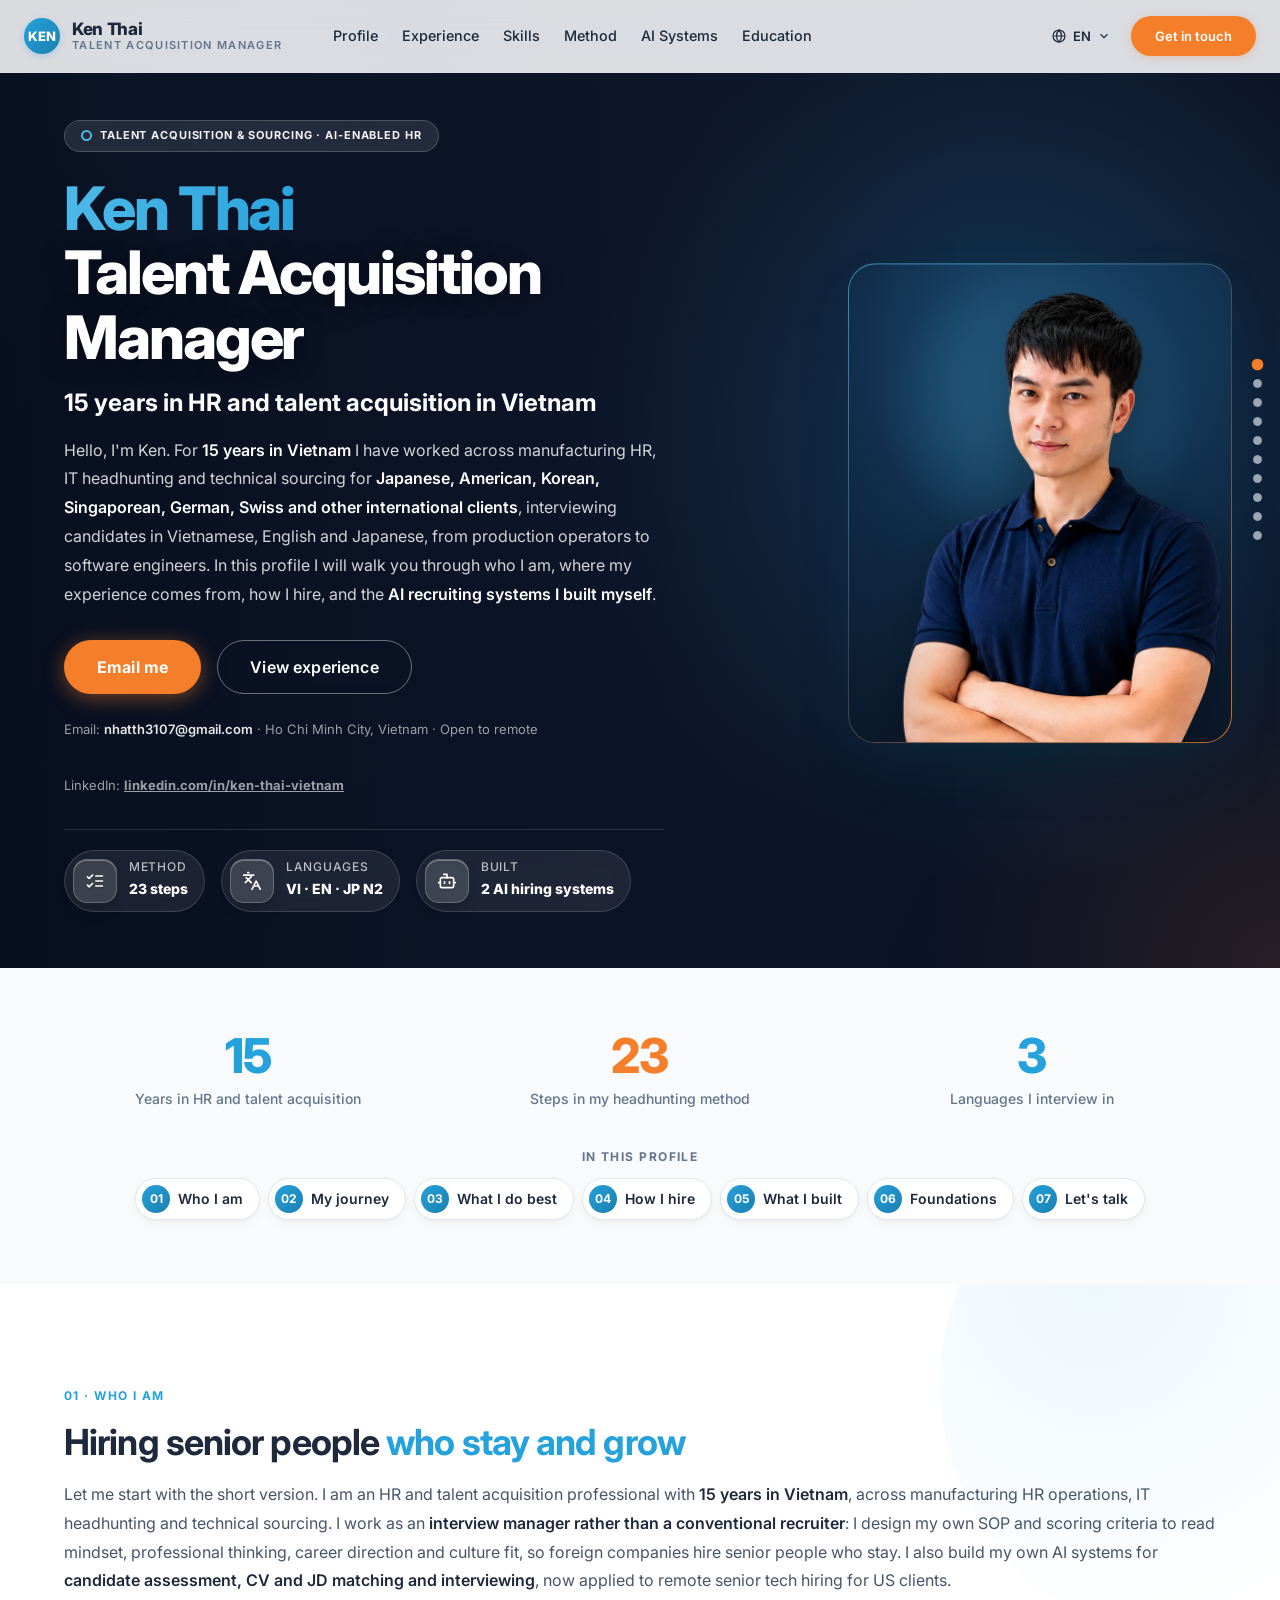
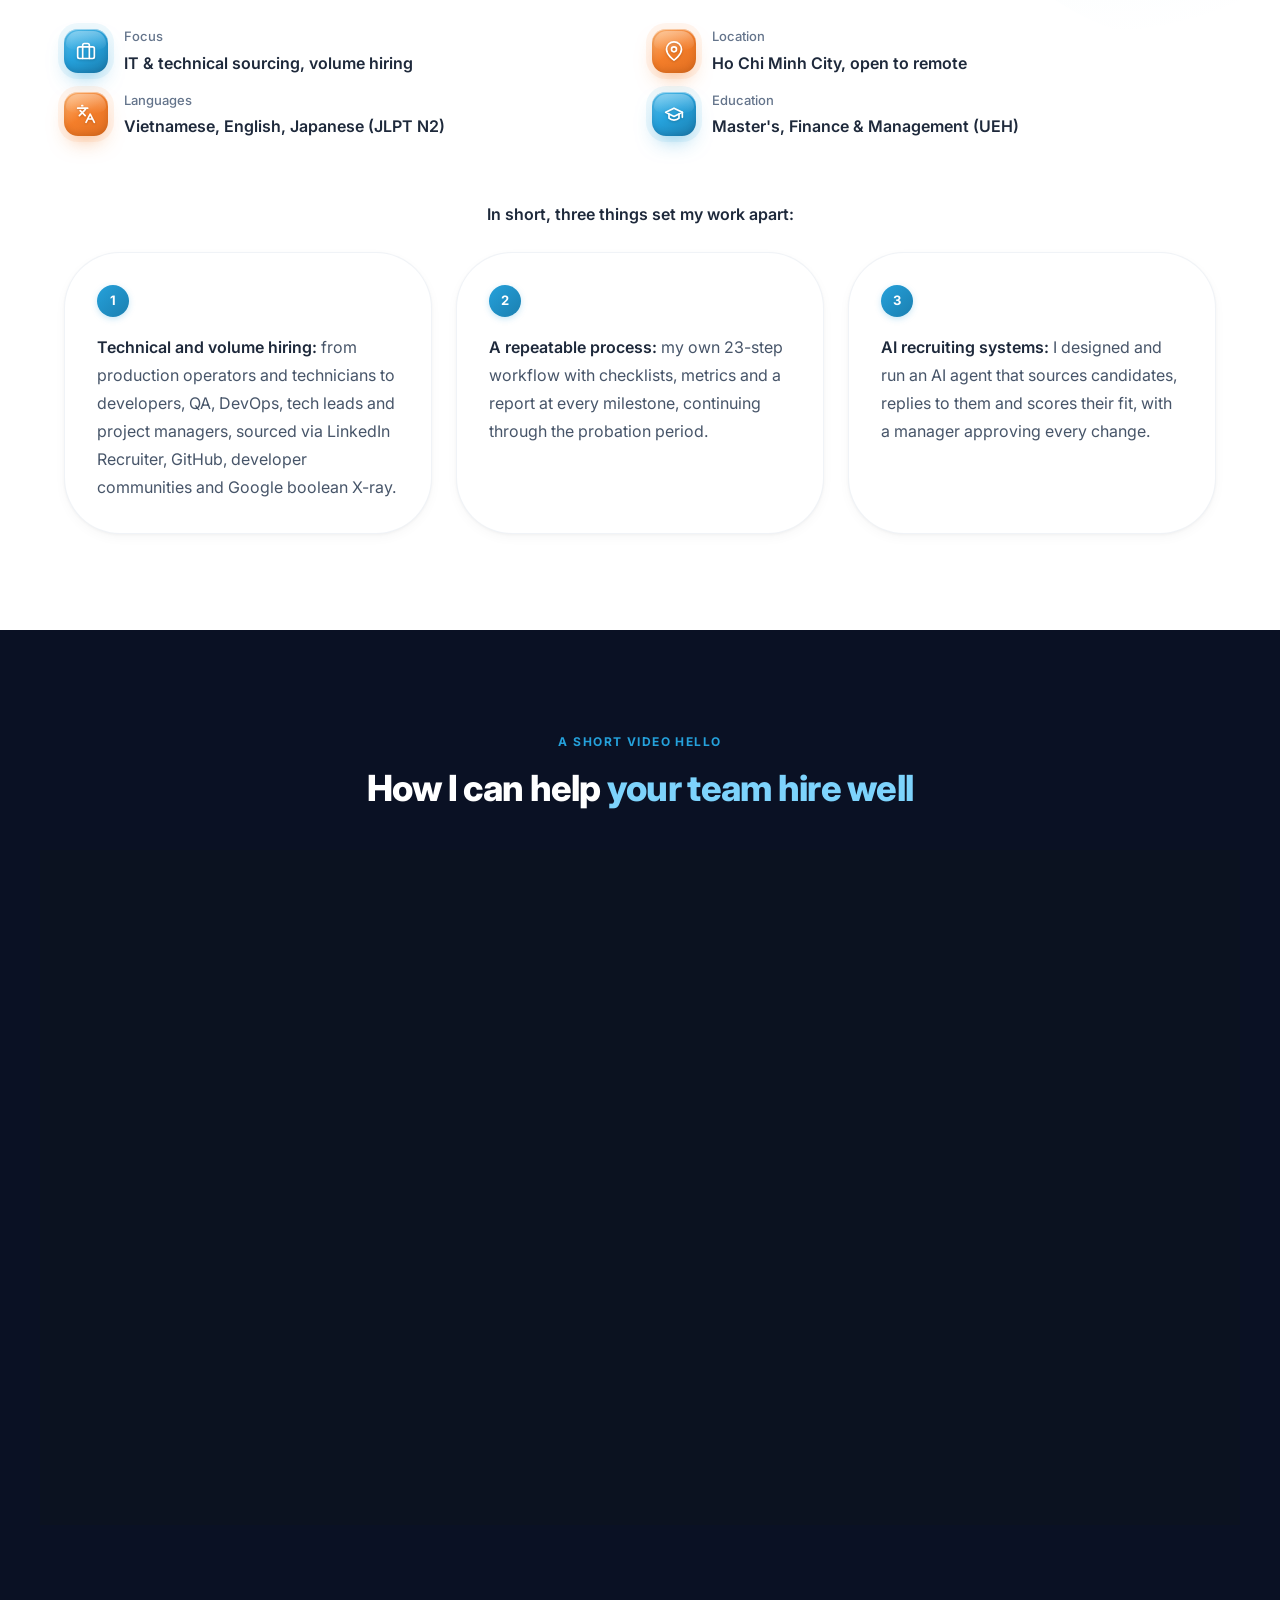
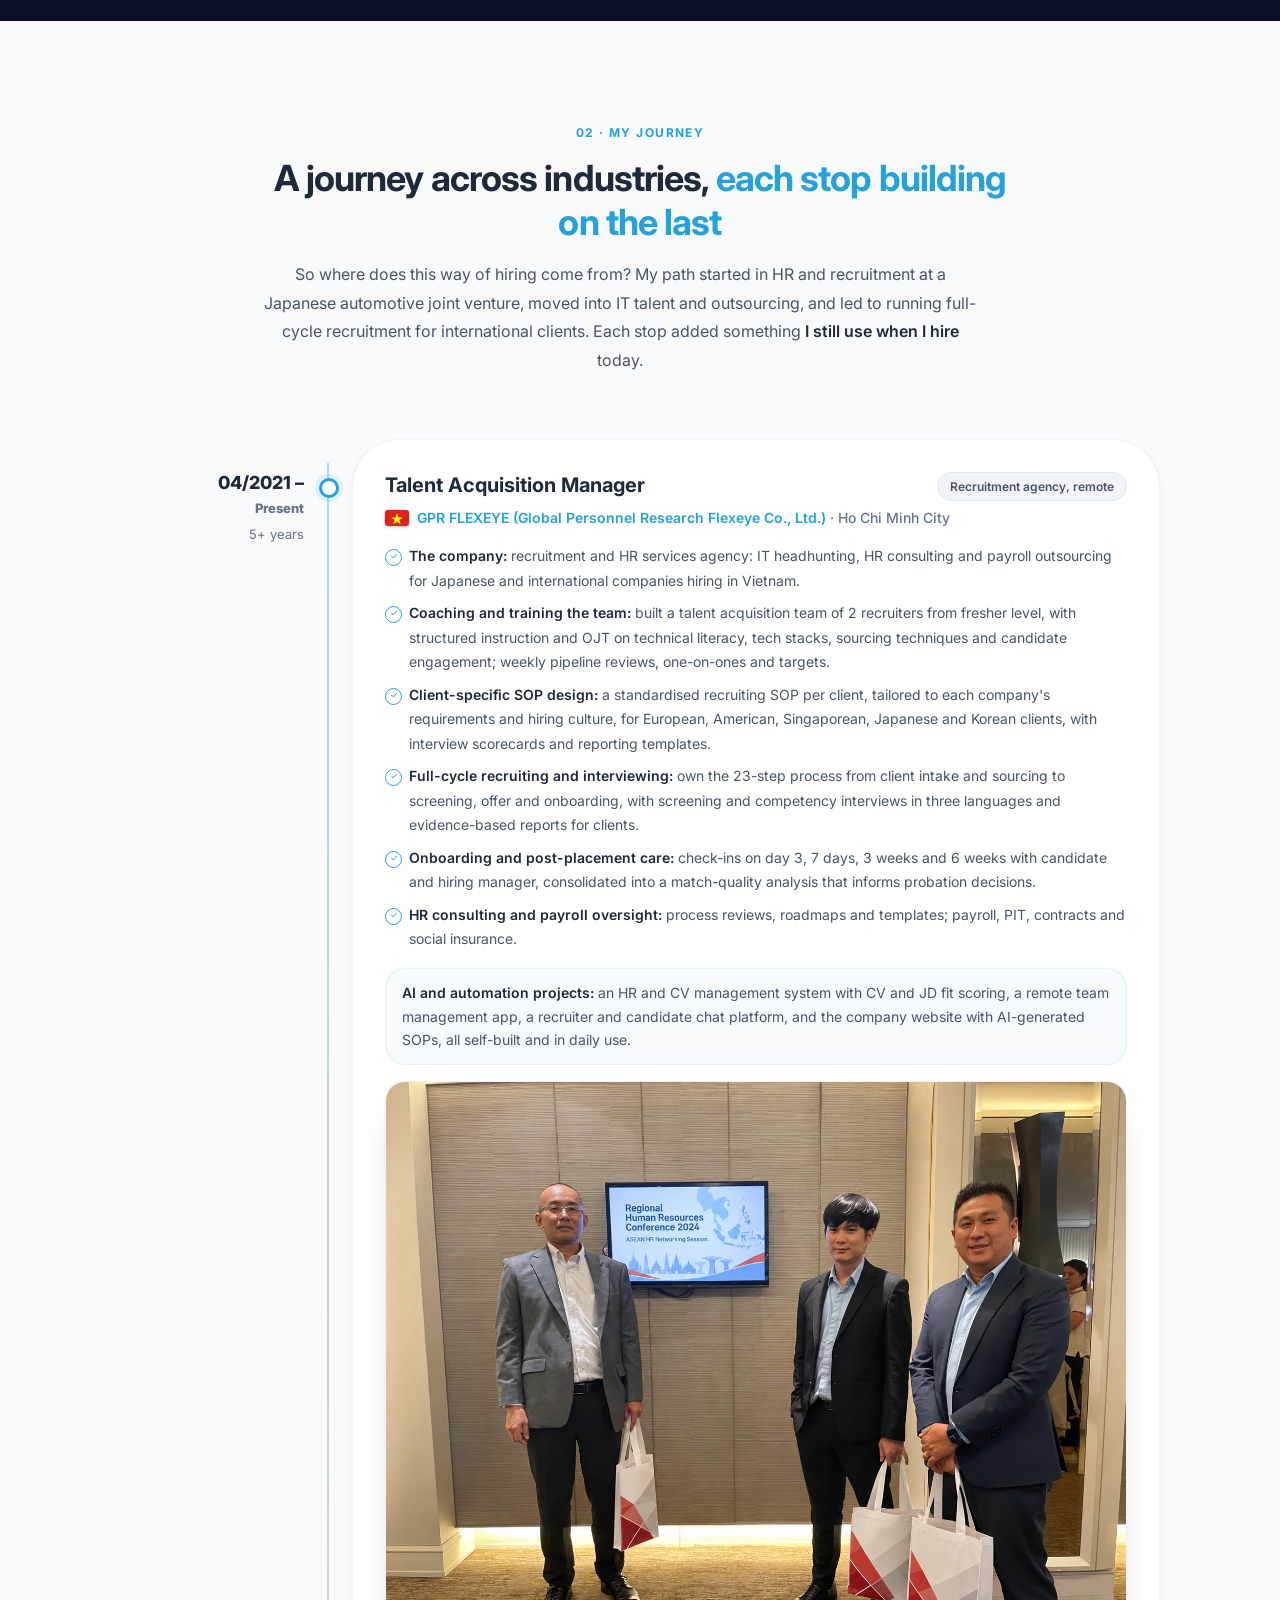
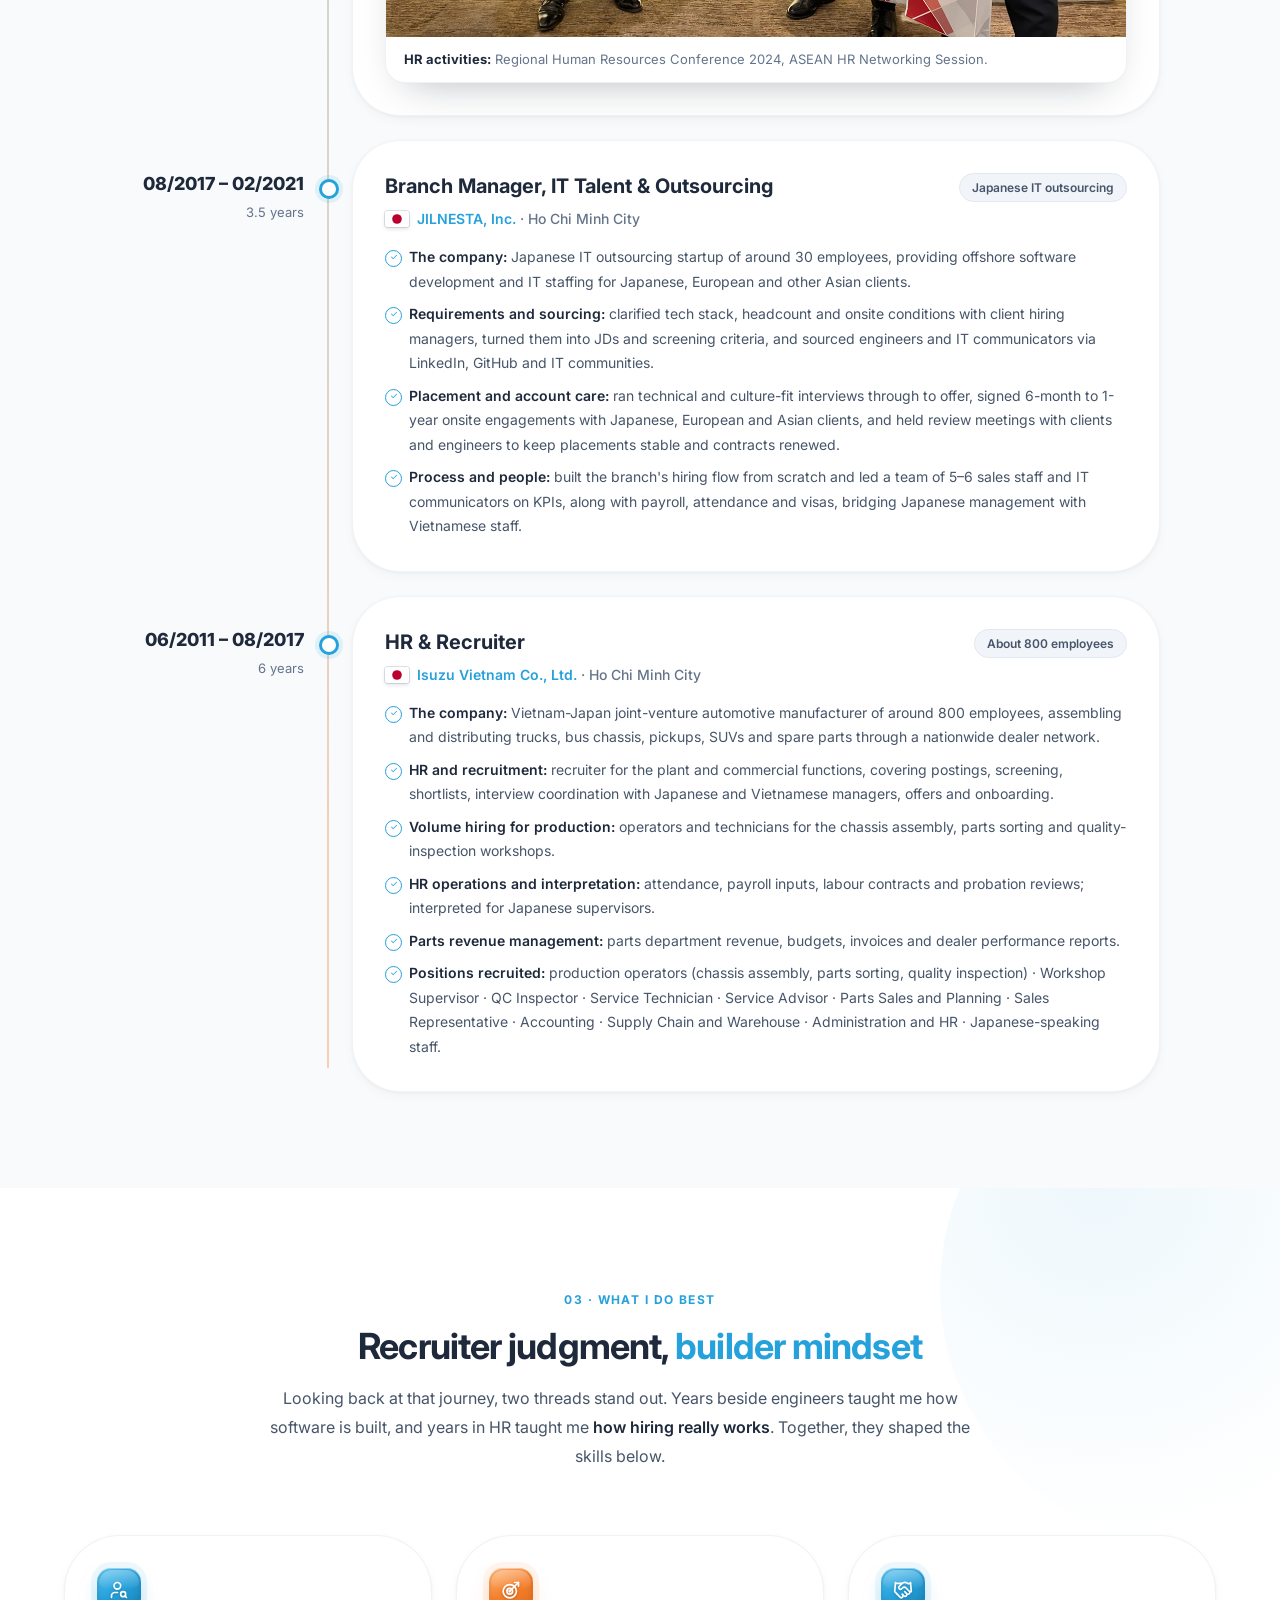
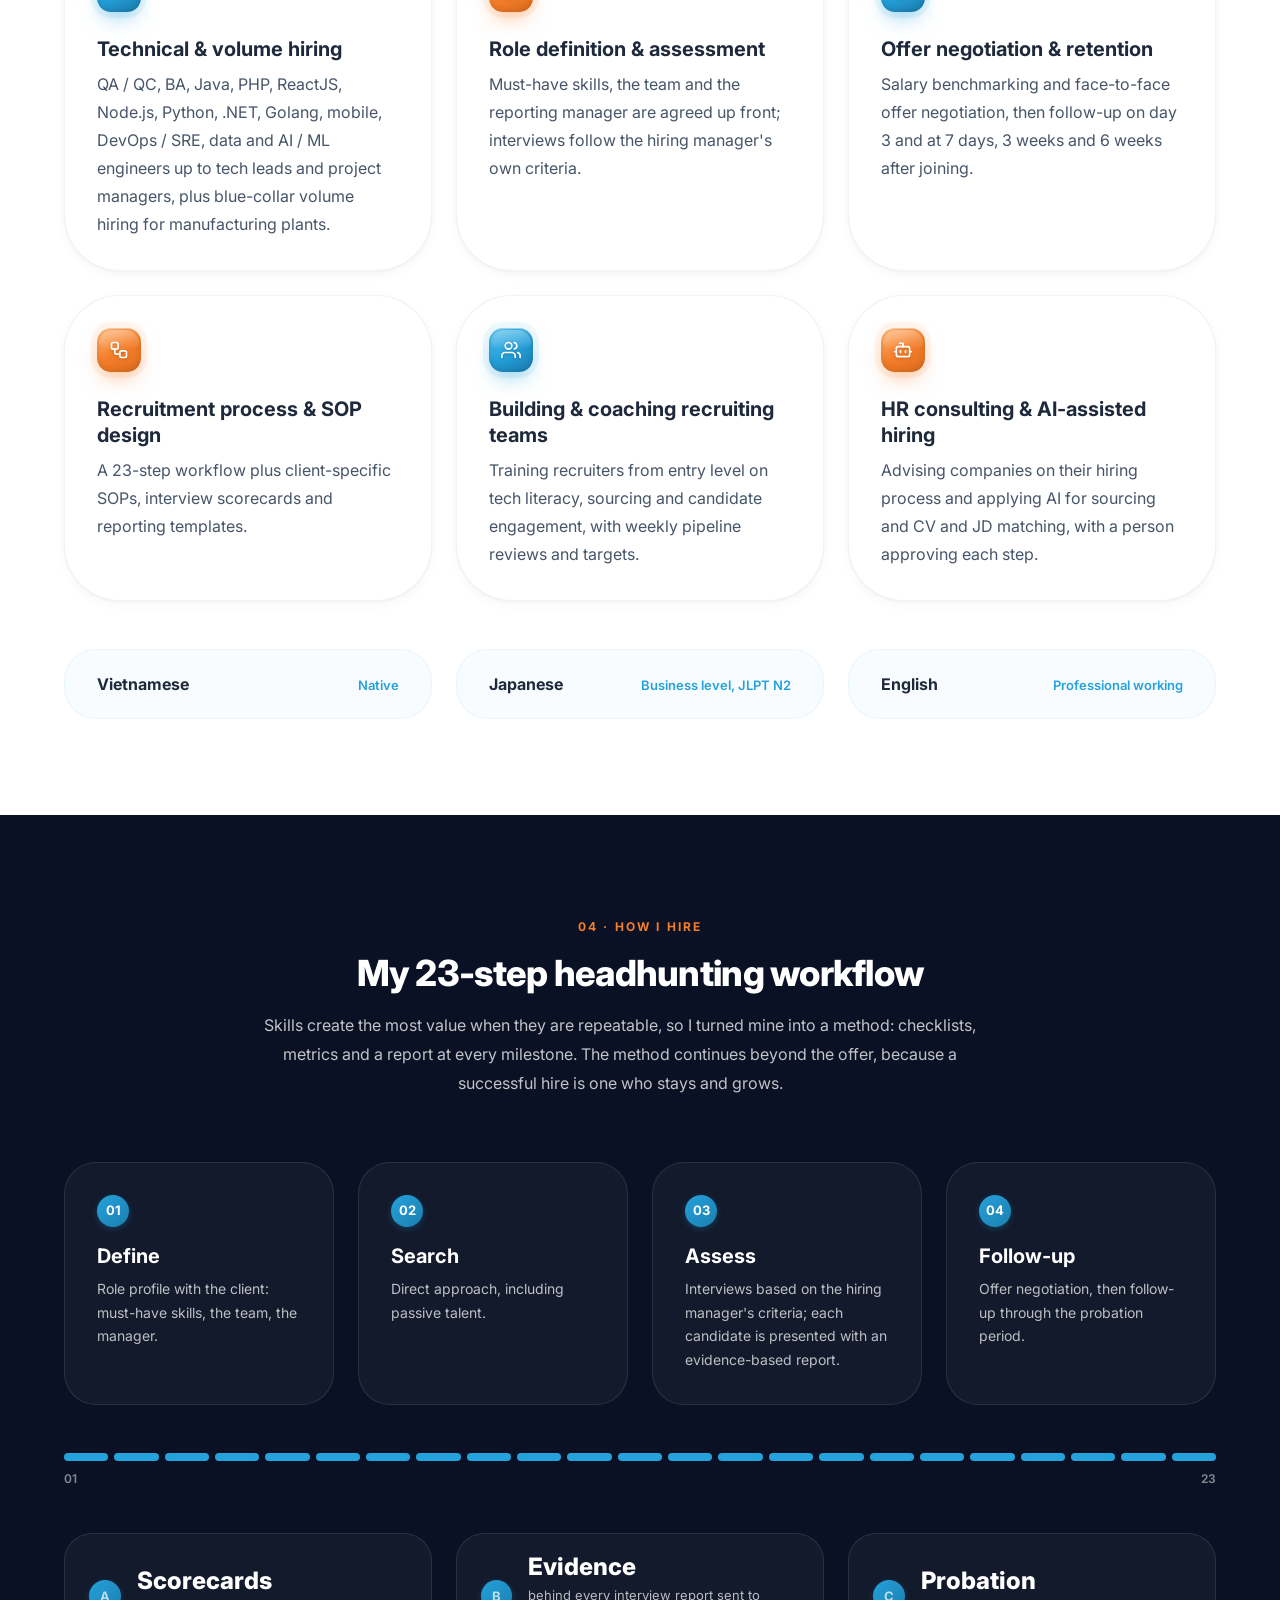
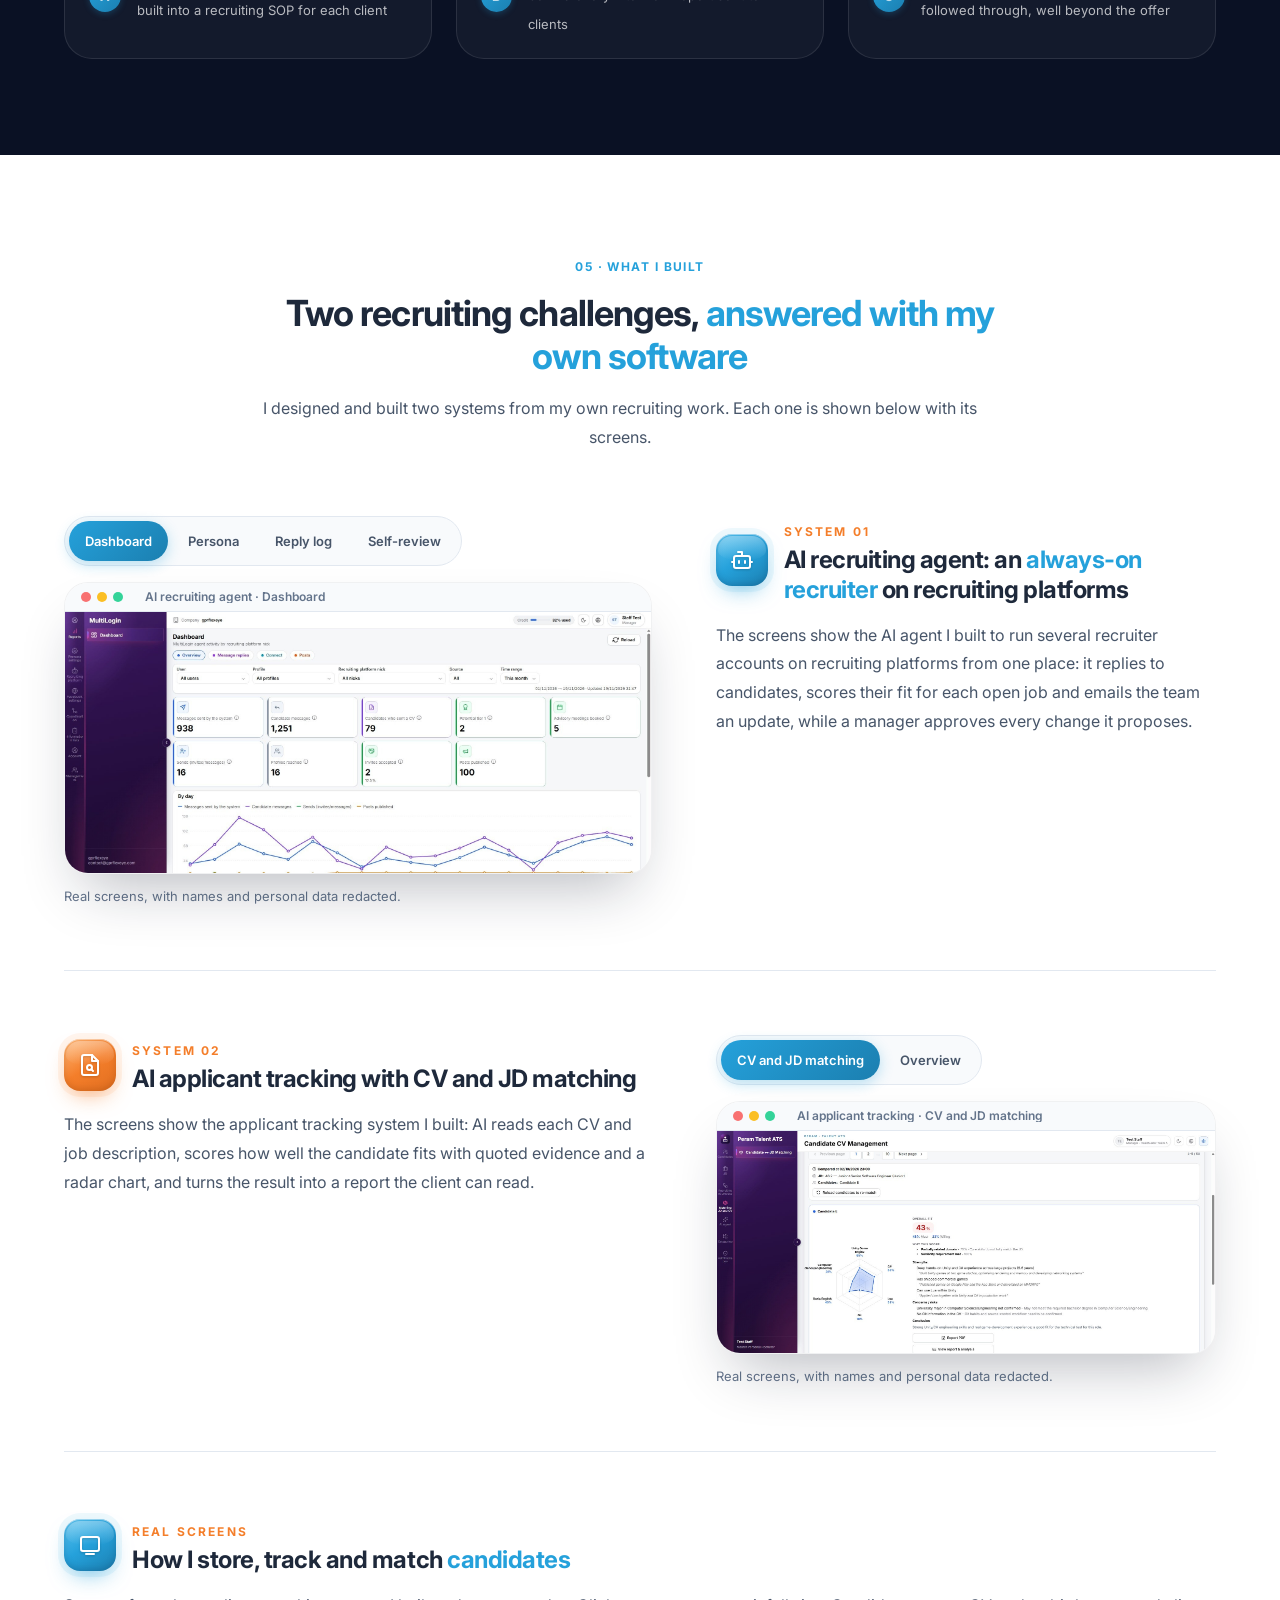
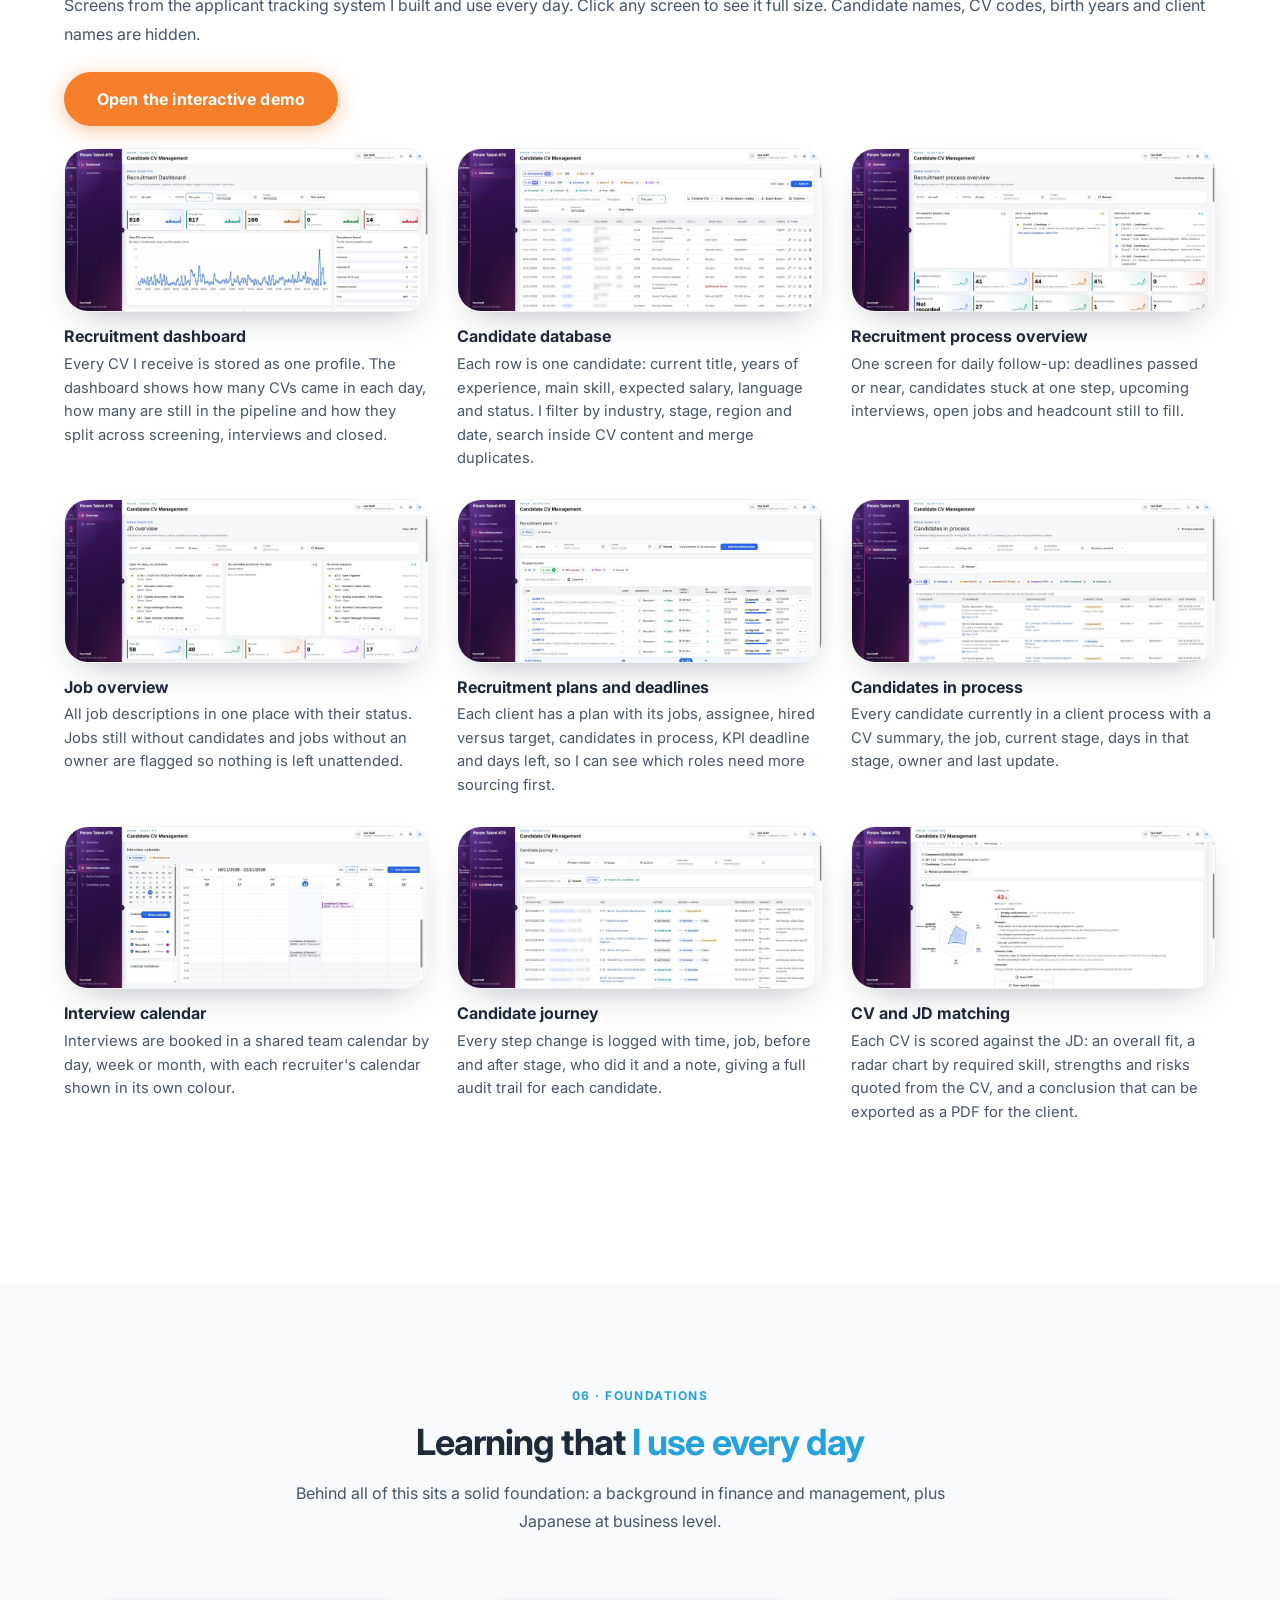
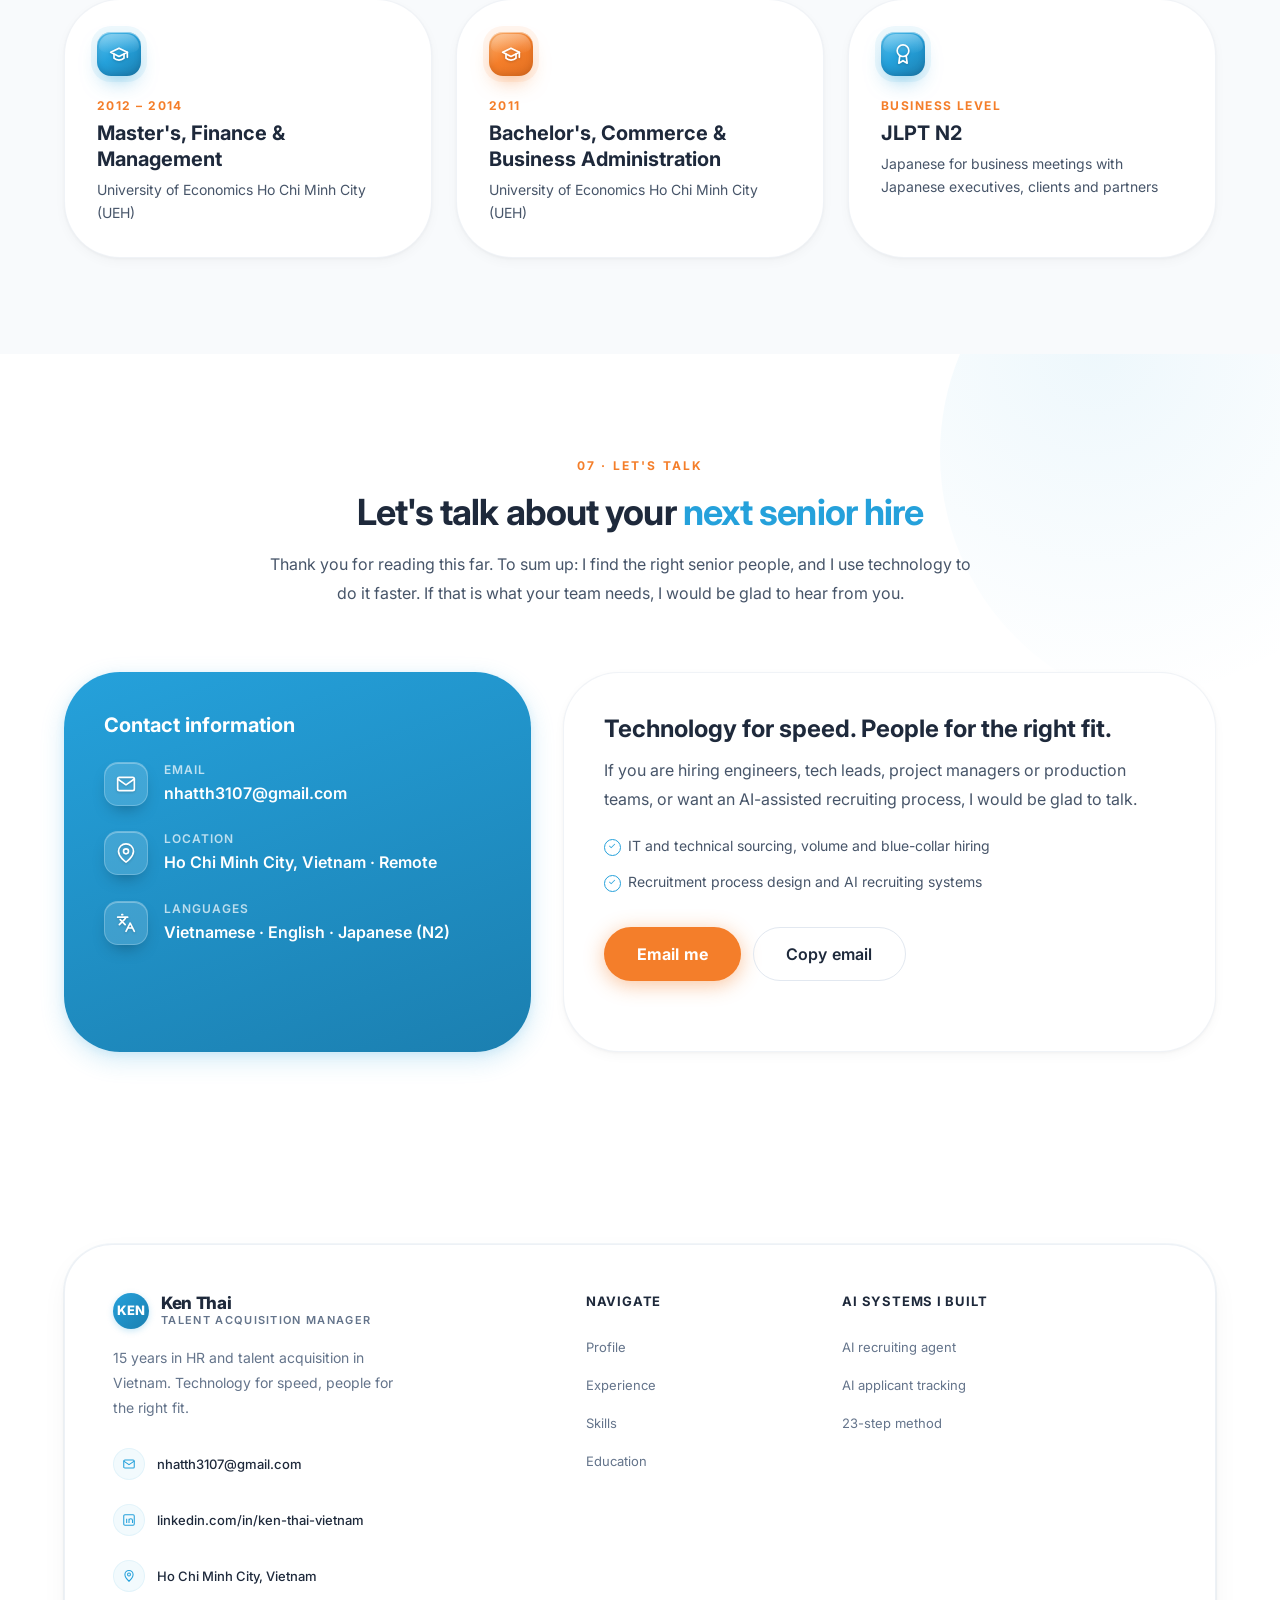
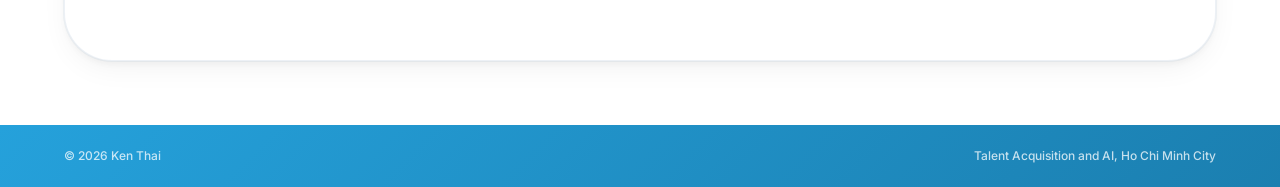
==== commit 14d011f4: "x4ii: đổi chữ LinkedIn thành recruiting platform trong mục AI recruiting agent (text 3 ngôn ngữ + 4 " ====
--- a/index.html
+++ b/index.html
@@ -832,13 +832,13 @@
         <div class="tabs" role="tablist" aria-label="Screens"><button type="button" class="on" data-tab="a1" role="tab" aria-selected="true"><span class="en">Dashboard</span><span class="vi">Bảng điều khiển</span><span class="ja">ダッシュボード</span></button><button type="button" data-tab="a2" role="tab" aria-selected="false"><span class="en">Persona</span><span class="vi">Persona</span><span class="ja">ペルソナ</span></button><button type="button" data-tab="a3" role="tab" aria-selected="false"><span class="en">Reply log</span><span class="vi">Nhật ký trả lời</span><span class="ja">返信ログ</span></button><button type="button" data-tab="a4" role="tab" aria-selected="false"><span class="en">Self-review</span><span class="vi">Tự đánh giá</span><span class="ja">自己評価</span></button></div>
         <div data-panel="a1"><figure class="shot" data-tilt="4"><div class="shot-bar"><i></i><i></i><i></i><span><span class="en">AI recruiting agent · Dashboard</span><span class="vi">AI agent tuyển dụng · Bảng điều khiển</span><span class="ja">AI採用エージェント｜ダッシュボード</span></span></div><img src="assets/ml/dashboard.jpg" alt="MultiLogin dashboard with messages, CVs and invites by day" loading="lazy" width="1920" height="855"></figure></div>
         <div data-panel="a2" hidden><figure class="shot" data-tilt="4"><div class="shot-bar"><i></i><i></i><i></i><span><span class="en">AI recruiting agent · Persona</span><span class="vi">AI agent tuyển dụng · Persona</span><span class="ja">AI採用エージェント｜ペルソナ</span></span></div><img src="assets/ml/persona.jpg" alt="Recruiter persona with its playbooks and knowledge modules" loading="lazy" width="1920" height="855"></figure></div>
-        <div data-panel="a3" hidden><figure class="shot" data-tilt="4"><div class="shot-bar"><i></i><i></i><i></i><span><span class="en">AI recruiting agent · Reply log</span><span class="vi">AI agent tuyển dụng · Nhật ký trả lời</span><span class="ja">AI採用エージェント｜返信ログ</span></span></div><img src="assets/ml/linkedin-interactions.jpg" alt="LinkedIn interactions: candidates who replied, assessment and match score" loading="lazy" width="1920" height="855"></figure></div>
+        <div data-panel="a3" hidden><figure class="shot" data-tilt="4"><div class="shot-bar"><i></i><i></i><i></i><span><span class="en">AI recruiting agent · Reply log</span><span class="vi">AI agent tuyển dụng · Nhật ký trả lời</span><span class="ja">AI採用エージェント｜返信ログ</span></span></div><img src="assets/ml/recruiting-platform-interactions.jpg" alt="Recruiting platform interactions: candidates who replied, assessment and match score" loading="lazy" width="1920" height="855"></figure></div>
         <div data-panel="a4" hidden><figure class="shot" data-tilt="4"><div class="shot-bar"><i></i><i></i><i></i><span><span class="en">AI recruiting agent · Self-review</span><span class="vi">AI agent tuyển dụng · Tự đánh giá</span><span class="ja">AI採用エージェント｜自己評価</span></span></div><img src="assets/ml/persona-review.jpg" alt="Persona dashboard scoring the agent on consulting, negotiation and conversion" loading="lazy" width="1920" height="855"></figure></div>
         <p class="cap"><span class="en">Real screens, with names and personal data redacted.</span><span class="vi">Ảnh chụp màn hình thực tế, đã che tên và dữ liệu cá nhân.</span><span class="ja">実際の画面。個人情報および氏名は非表示処理済み。</span></p>
       </div>
       <div class="sys-text" data-reveal="right">
-        <div class="sys-title"><span class="fi"><svg viewBox="0 0 24 24" aria-hidden="true" fill="none" stroke="currentColor" stroke-width="2" stroke-linecap="round" stroke-linejoin="round"><path d="M12 8V4H8"></path><rect x="4" y="8" width="16" height="12" rx="2"></rect><path d="M2 14h2M20 14h2M15 13v2M9 13v2"></path></svg></span><div><span class="kick"><span class="en">System 01</span><span class="vi">Hệ thống 01</span><span class="ja">システム 01</span></span><h3><span class="en">AI recruiting agent: an <span class="hl">always-on recruiter</span> on LinkedIn</span><span class="vi">AI agent tuyển dụng: <span class="hl">chuyên viên tuyển dụng luôn trực</span> trên LinkedIn</span><span class="ja">AI採用エージェント：LinkedInで<span class="hl">常時稼働する採用担当</span></span></h3></div></div>
-        <p class="what"><span class="en">The screens show the AI agent I built to run several recruiter LinkedIn accounts from one place: it replies to candidates, scores their fit for each open job and emails the team an update, while a manager approves every change it proposes.</span><span class="vi">Các màn hình là AI agent tôi tự xây để vận hành nhiều tài khoản LinkedIn của recruiter tại một nơi: agent trả lời ứng viên, chấm mức độ phù hợp với từng vị trí đang tuyển và gửi email cập nhật cho đội, còn mọi thay đổi agent đề xuất đều do quản lý duyệt.</span><span class="ja">画面は、複数のリクルーター用LinkedInアカウントをまとめて運用するために自作したAIエージェントです。候補者への返信、募集中の各求人との適合度評価、チームへの更新メールを担い、エージェントが提案する変更はすべて管理者が承認します。</span></p>
+        <div class="sys-title"><span class="fi"><svg viewBox="0 0 24 24" aria-hidden="true" fill="none" stroke="currentColor" stroke-width="2" stroke-linecap="round" stroke-linejoin="round"><path d="M12 8V4H8"></path><rect x="4" y="8" width="16" height="12" rx="2"></rect><path d="M2 14h2M20 14h2M15 13v2M9 13v2"></path></svg></span><div><span class="kick"><span class="en">System 01</span><span class="vi">Hệ thống 01</span><span class="ja">システム 01</span></span><h3><span class="en">AI recruiting agent: an <span class="hl">always-on recruiter</span> on recruiting platforms</span><span class="vi">AI agent tuyển dụng: <span class="hl">chuyên viên tuyển dụng luôn trực</span> trên recruiting platform</span><span class="ja">AI採用エージェント：採用プラットフォームで<span class="hl">常時稼働する採用担当</span></span></h3></div></div>
+        <p class="what"><span class="en">The screens show the AI agent I built to run several recruiter accounts on recruiting platforms from one place: it replies to candidates, scores their fit for each open job and emails the team an update, while a manager approves every change it proposes.</span><span class="vi">Các màn hình là AI agent tôi tự xây để vận hành nhiều tài khoản recruiting platform của recruiter tại một nơi: agent trả lời ứng viên, chấm mức độ phù hợp với từng vị trí đang tuyển và gửi email cập nhật cho đội, còn mọi thay đổi agent đề xuất đều do quản lý duyệt.</span><span class="ja">画面は、複数のリクルーター用の採用プラットフォームアカウントをまとめて運用するために自作したAIエージェントです。候補者への返信、募集中の各求人との適合度評価、チームへの更新メールを担い、エージェントが提案する変更はすべて管理者が承認します。</span></p>
       </div>
     </article>
 
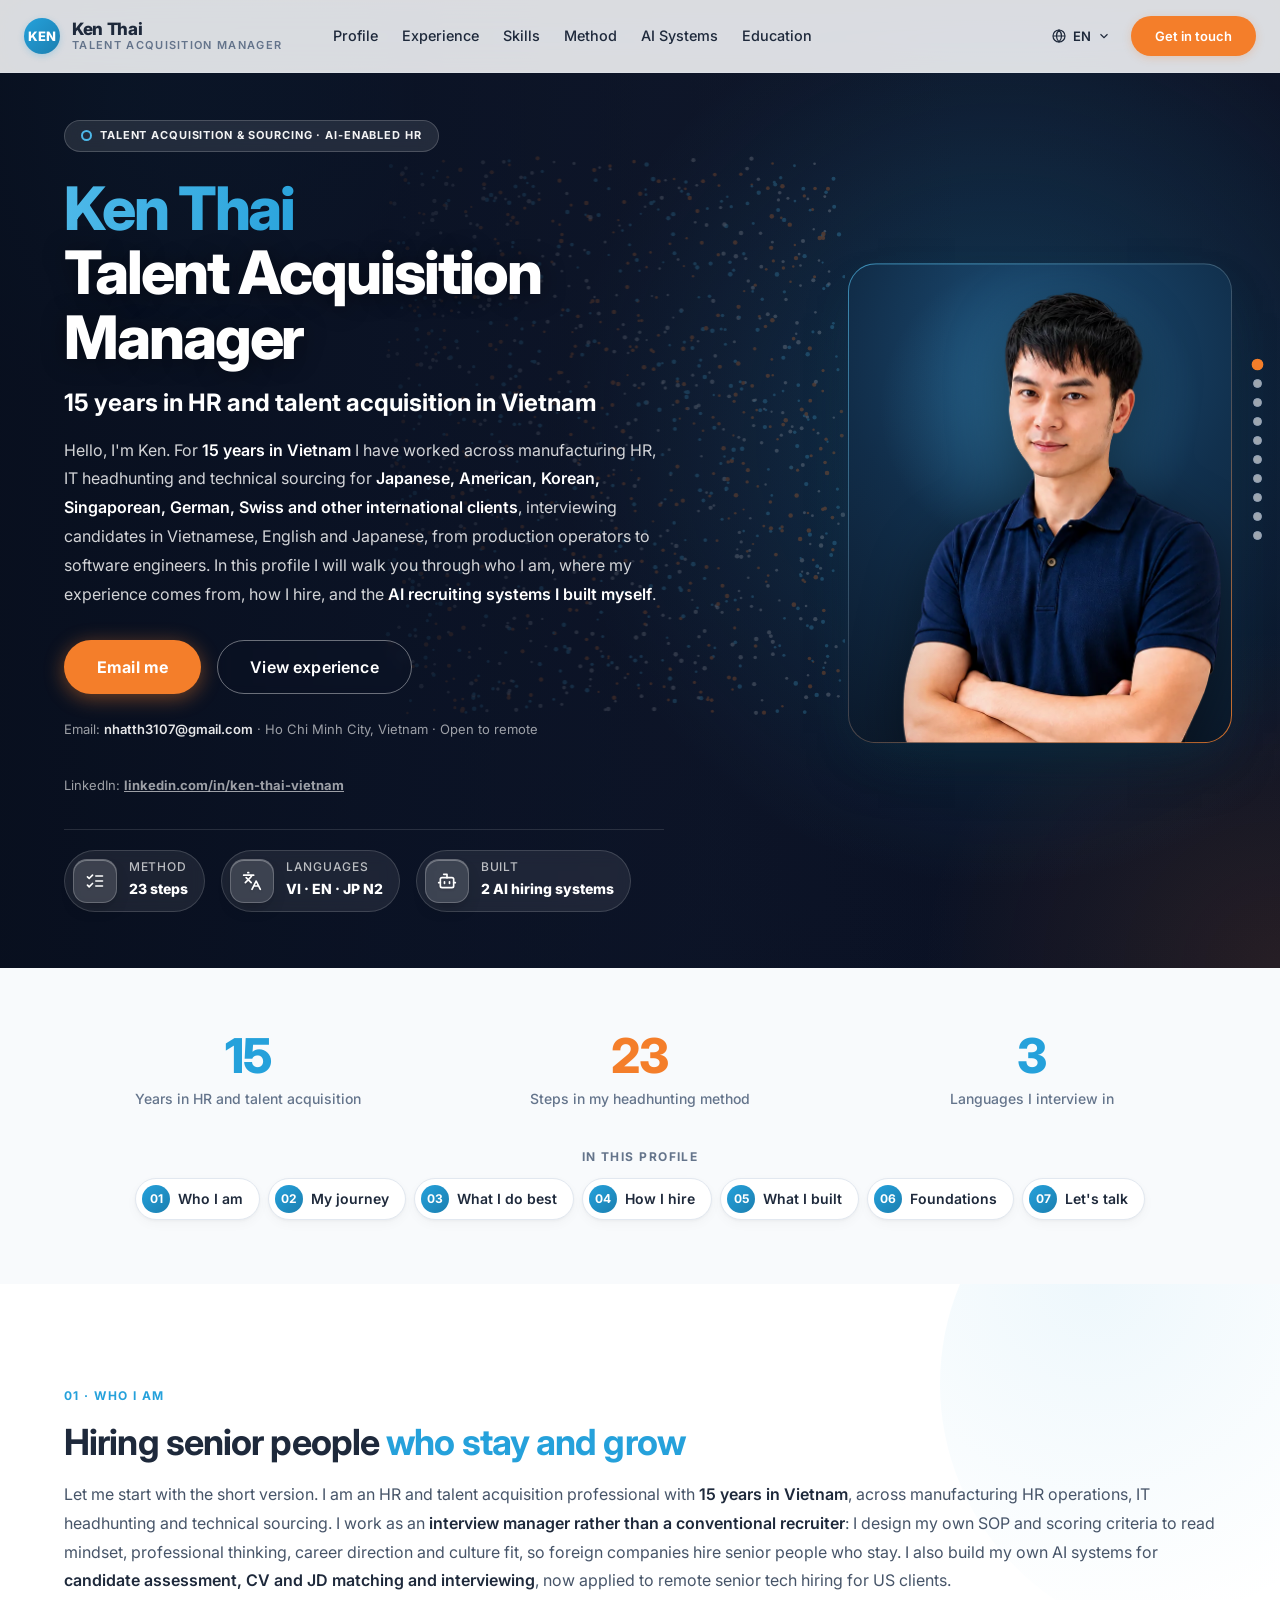
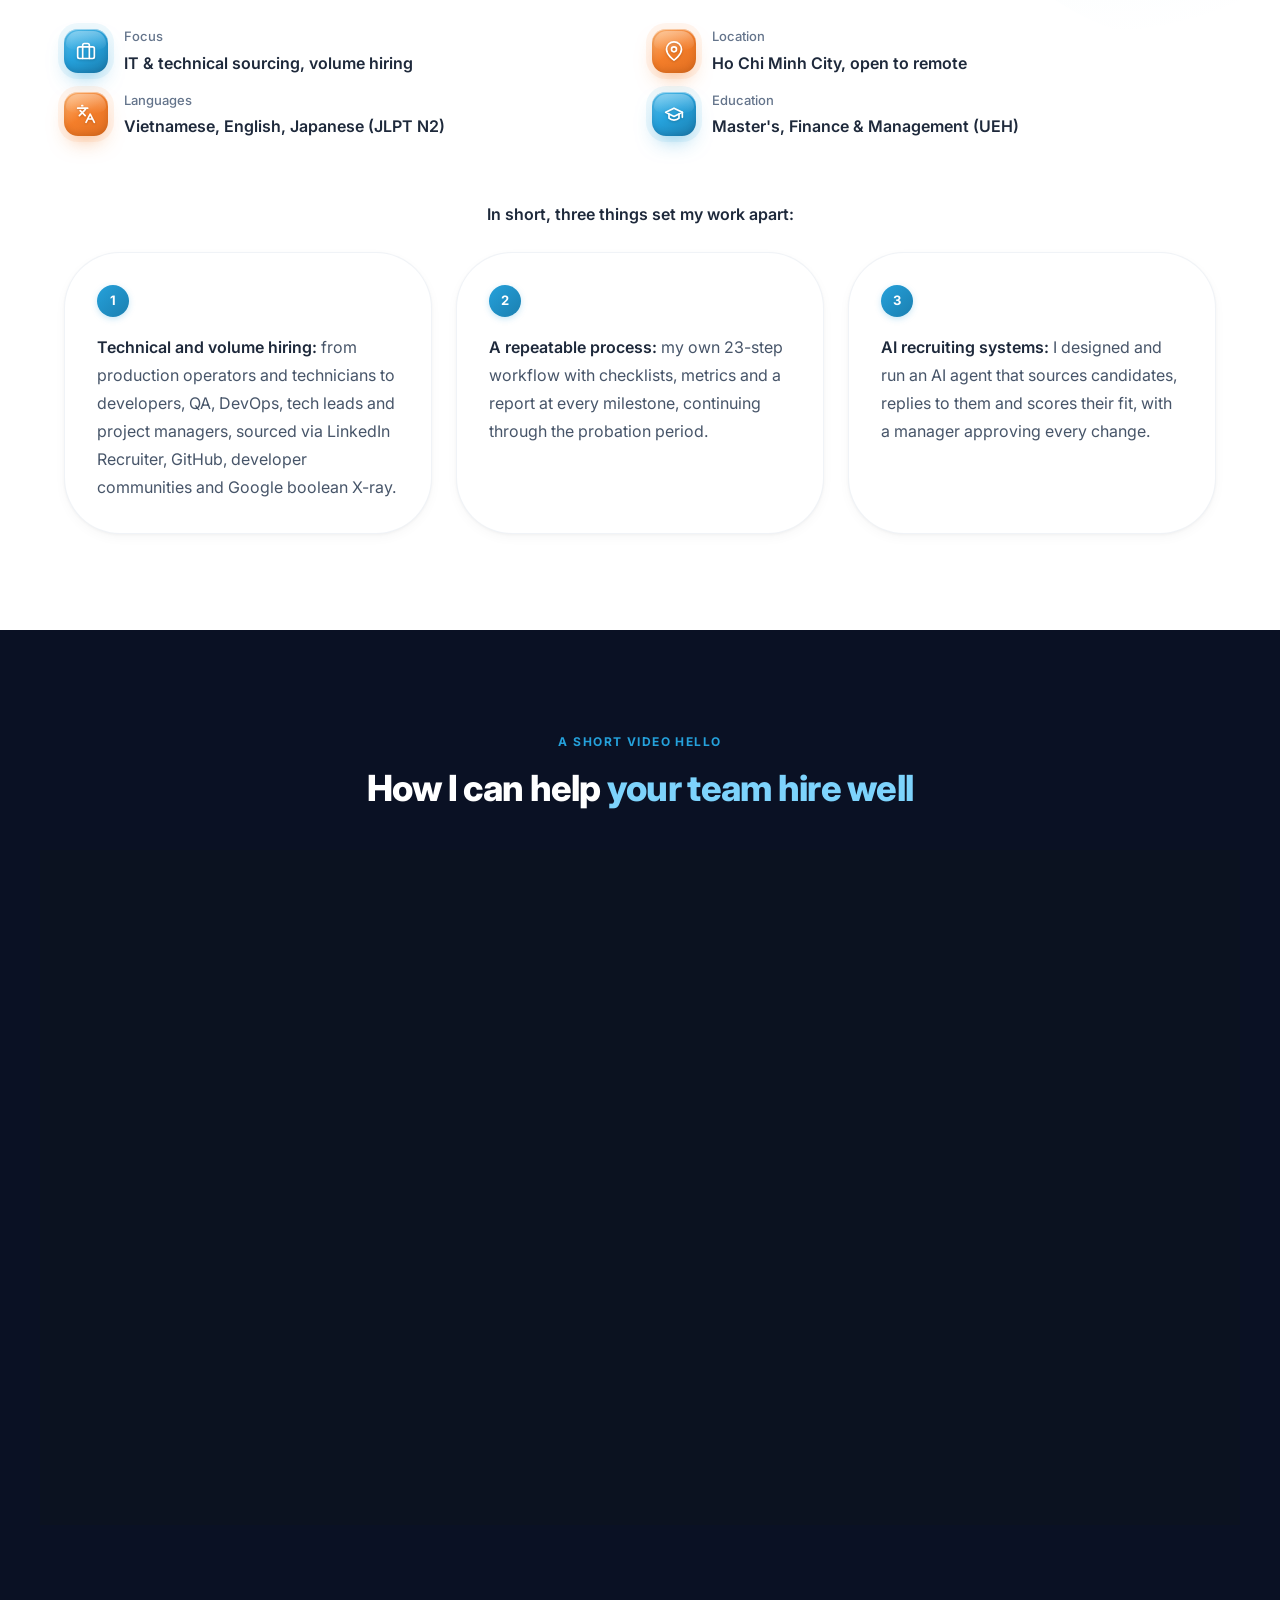
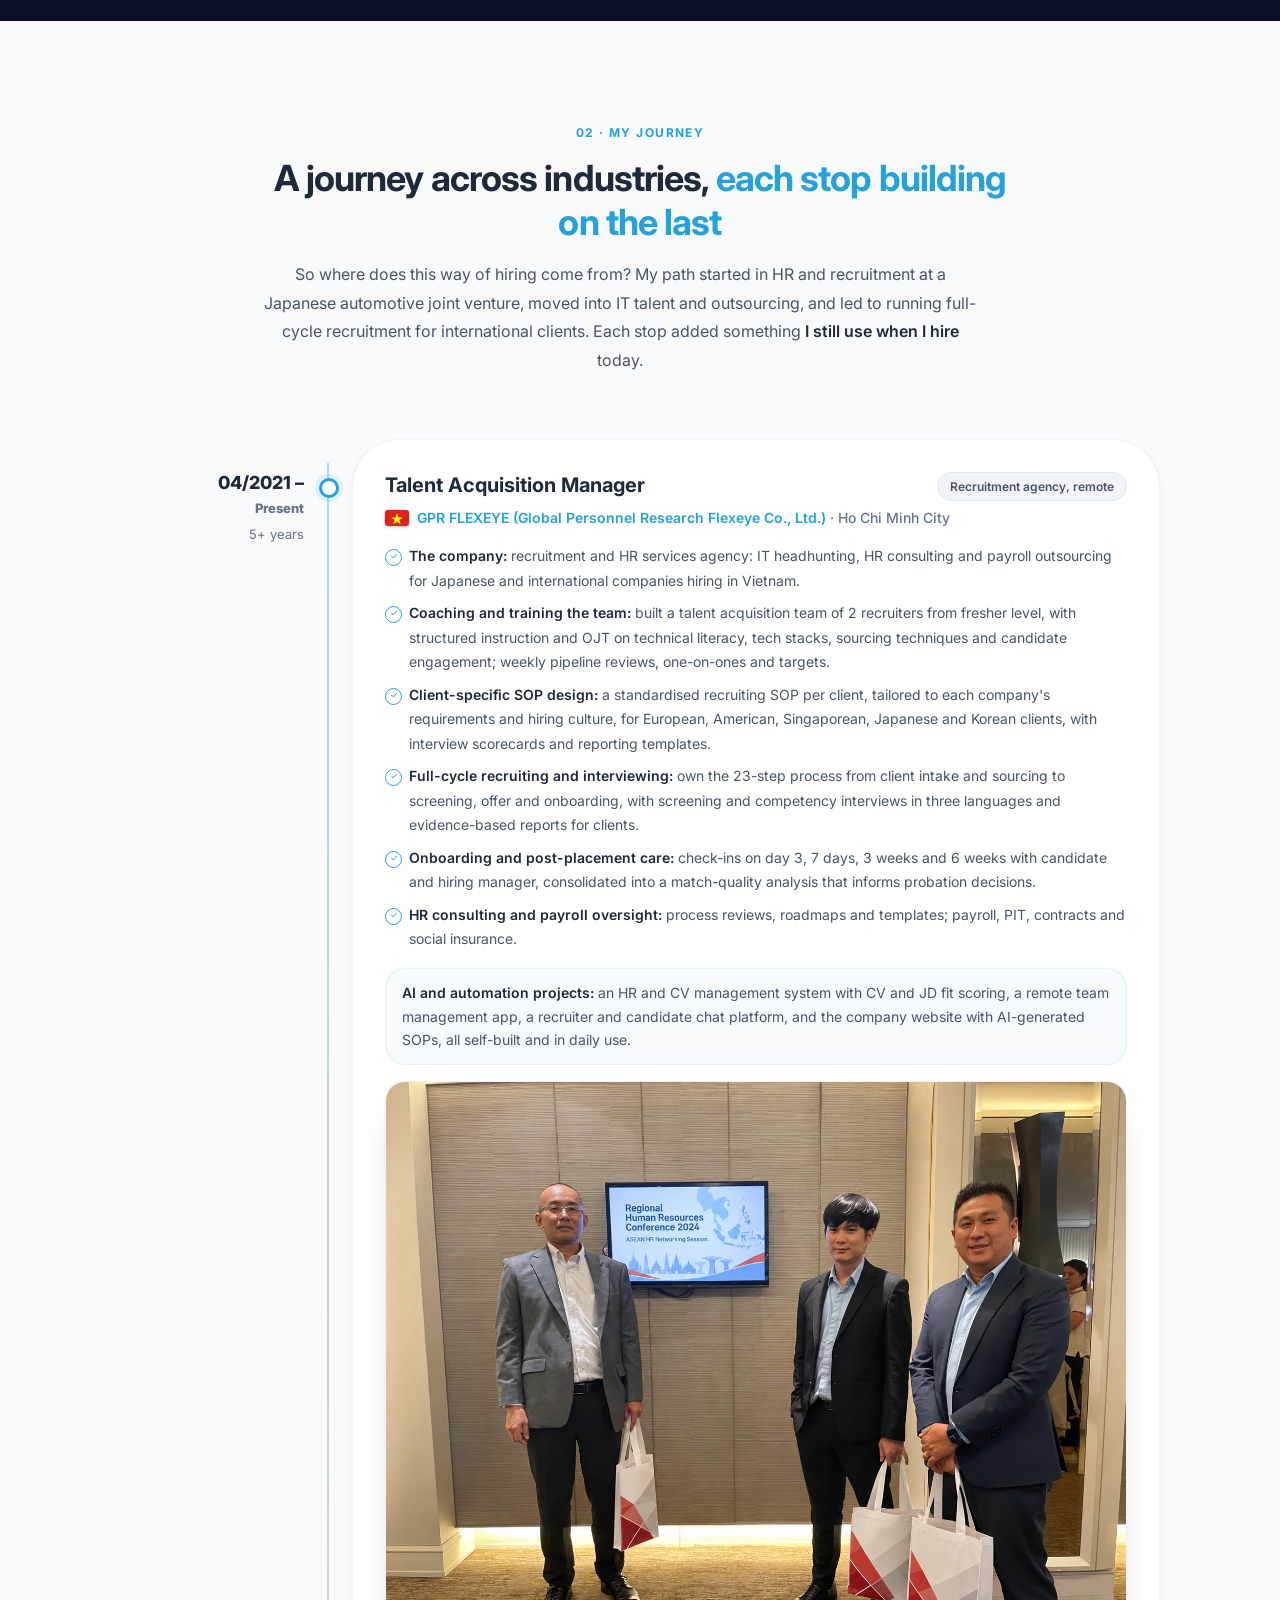
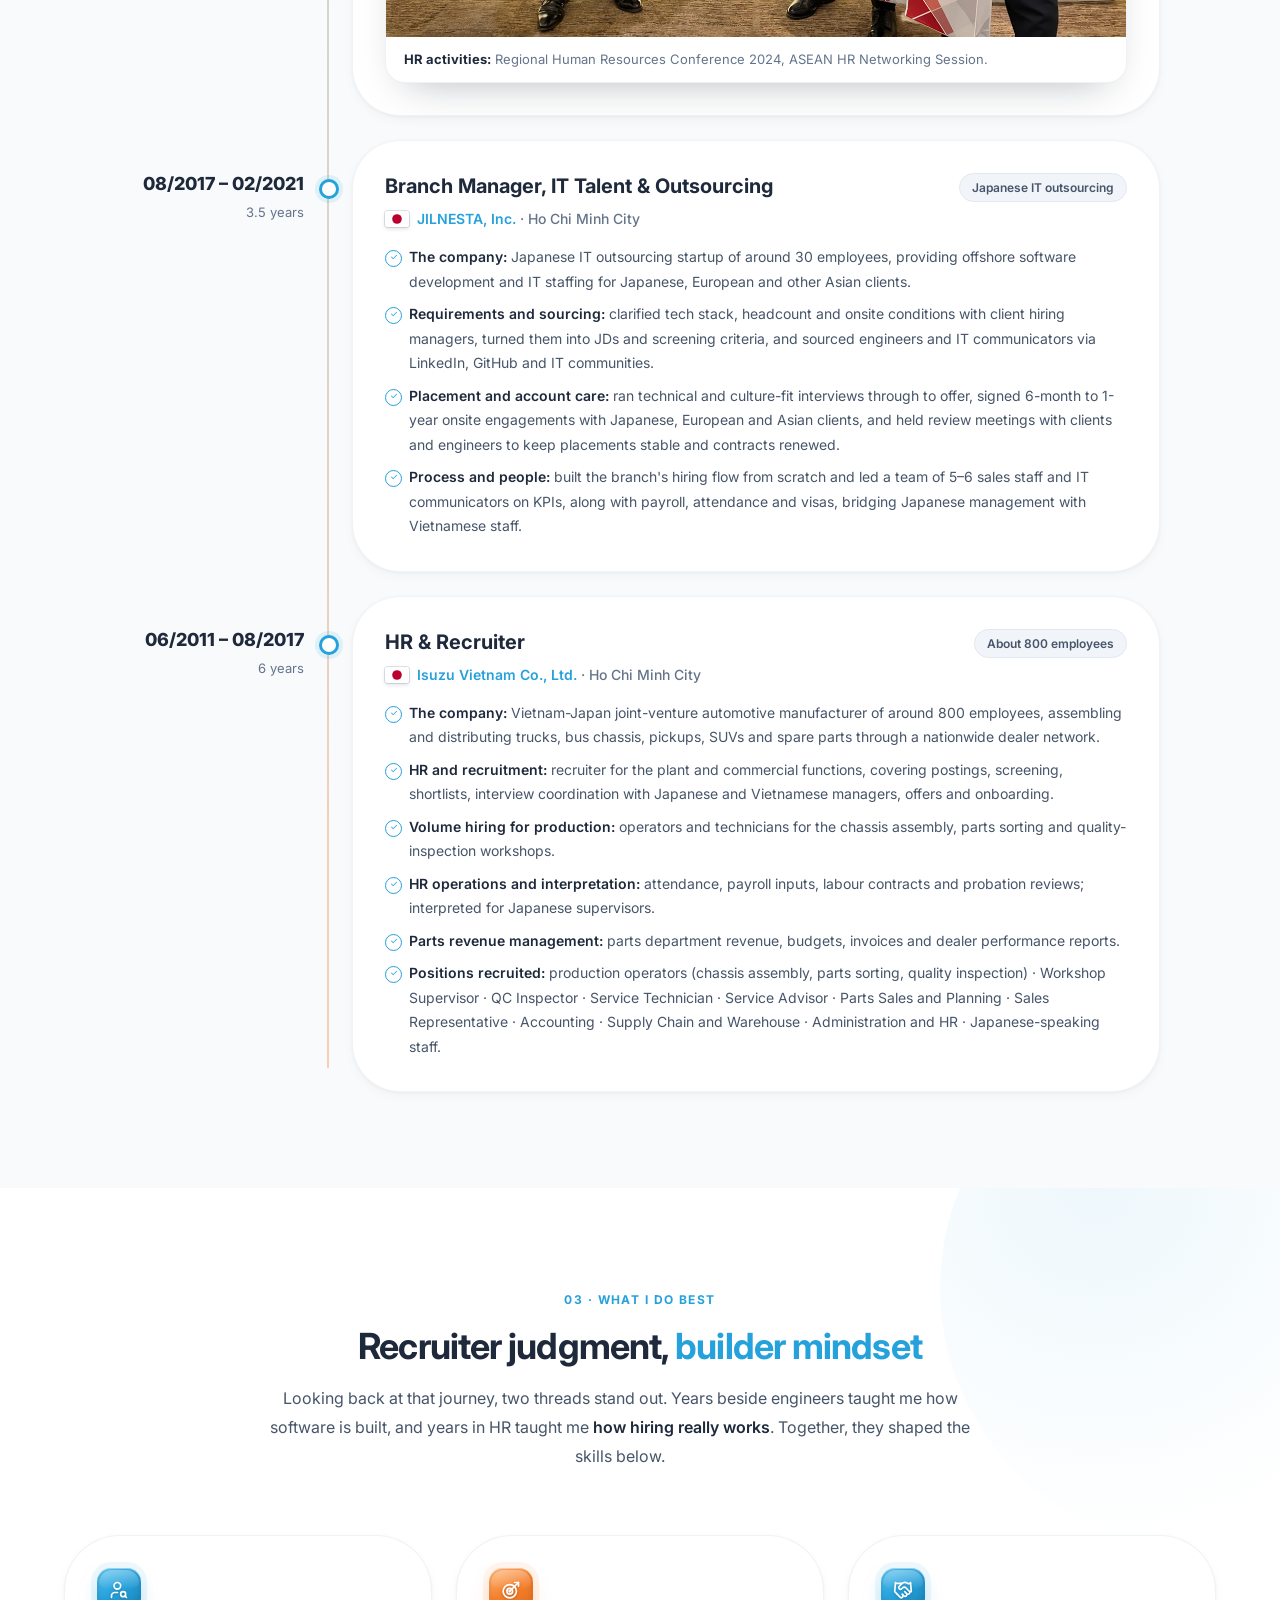
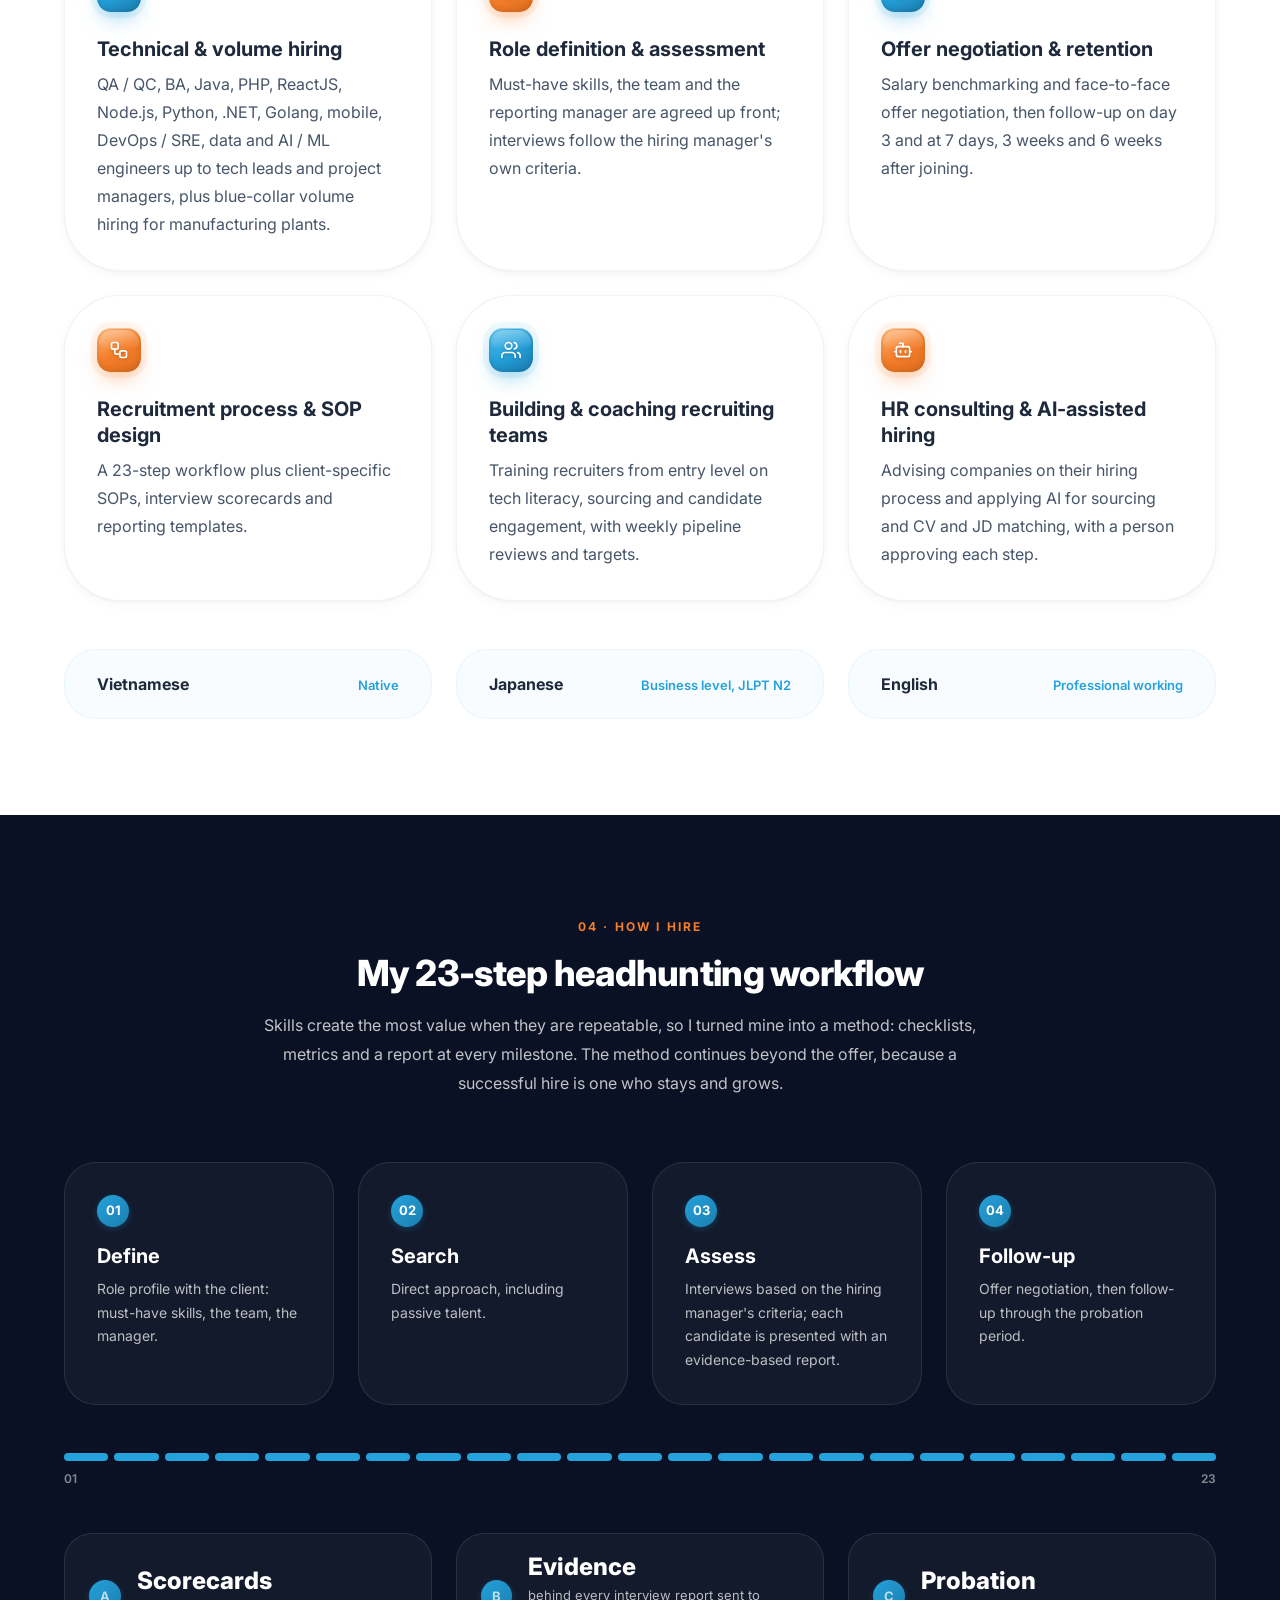
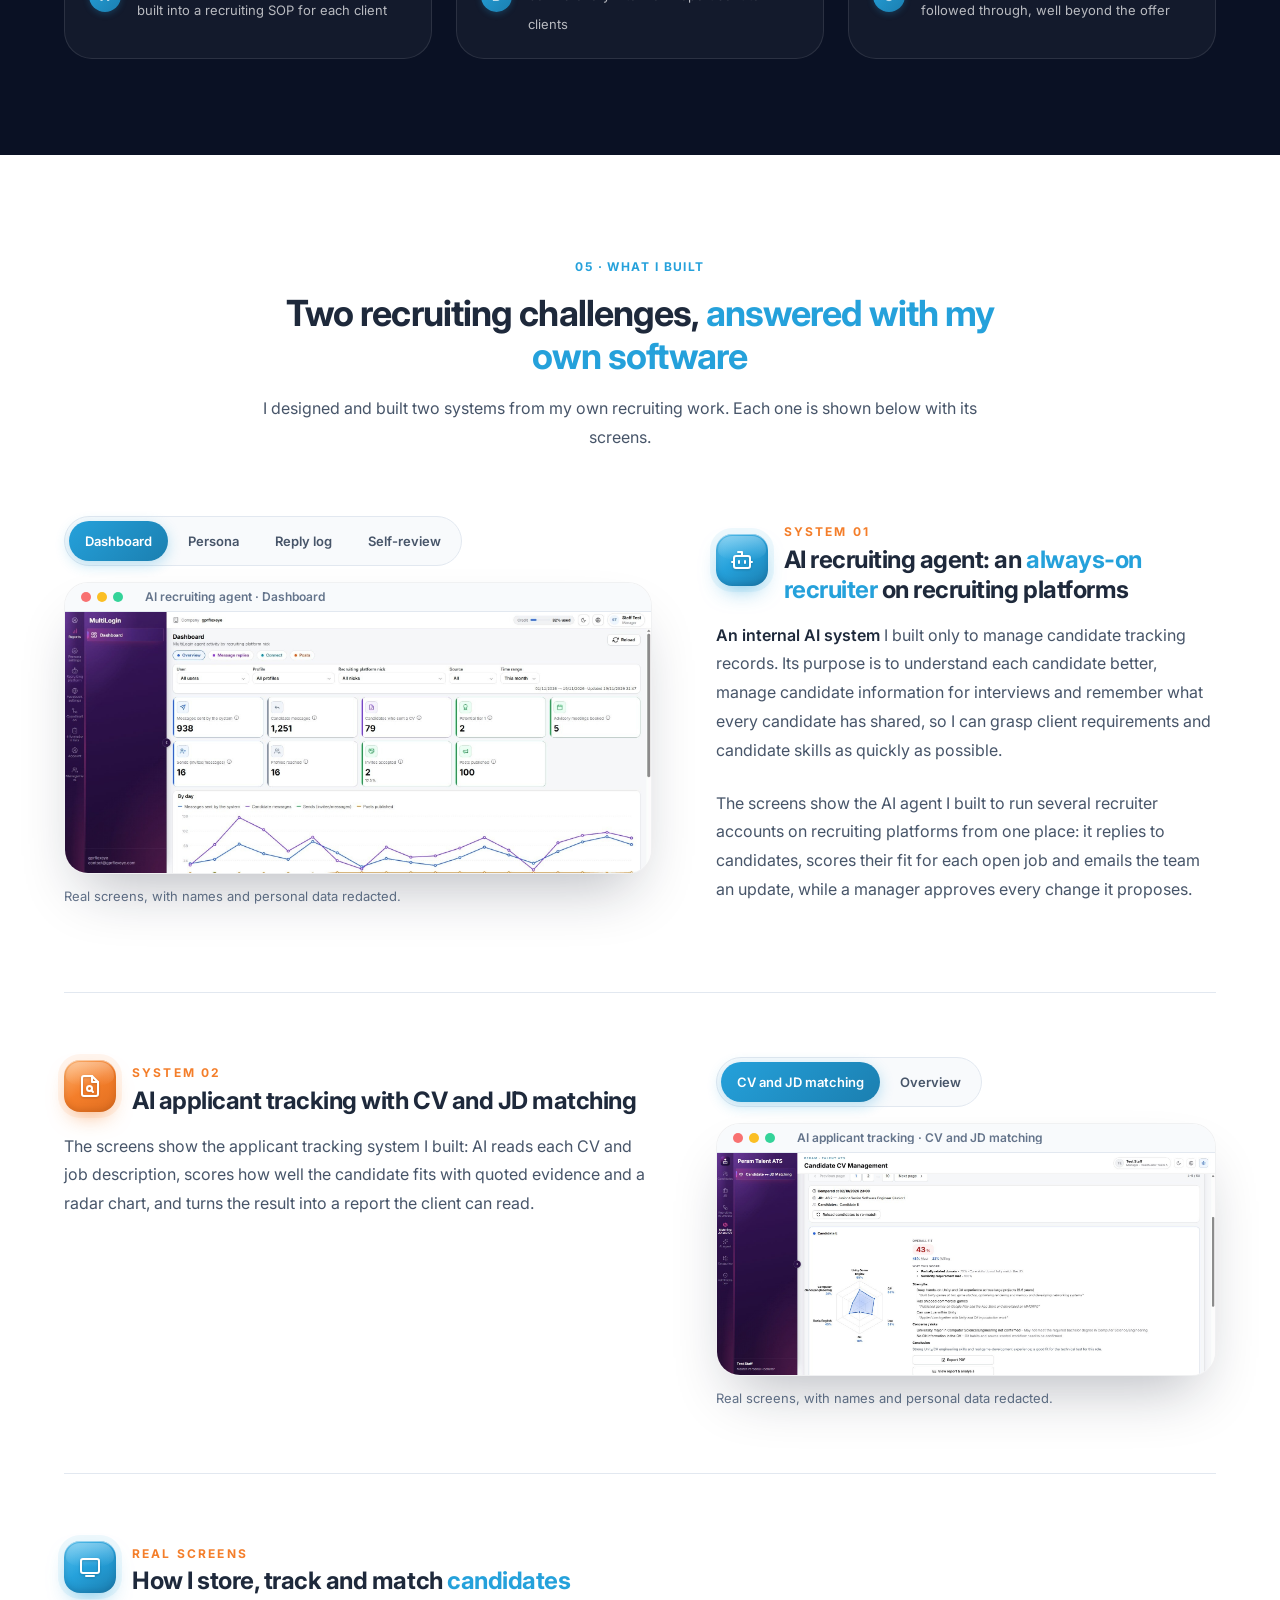
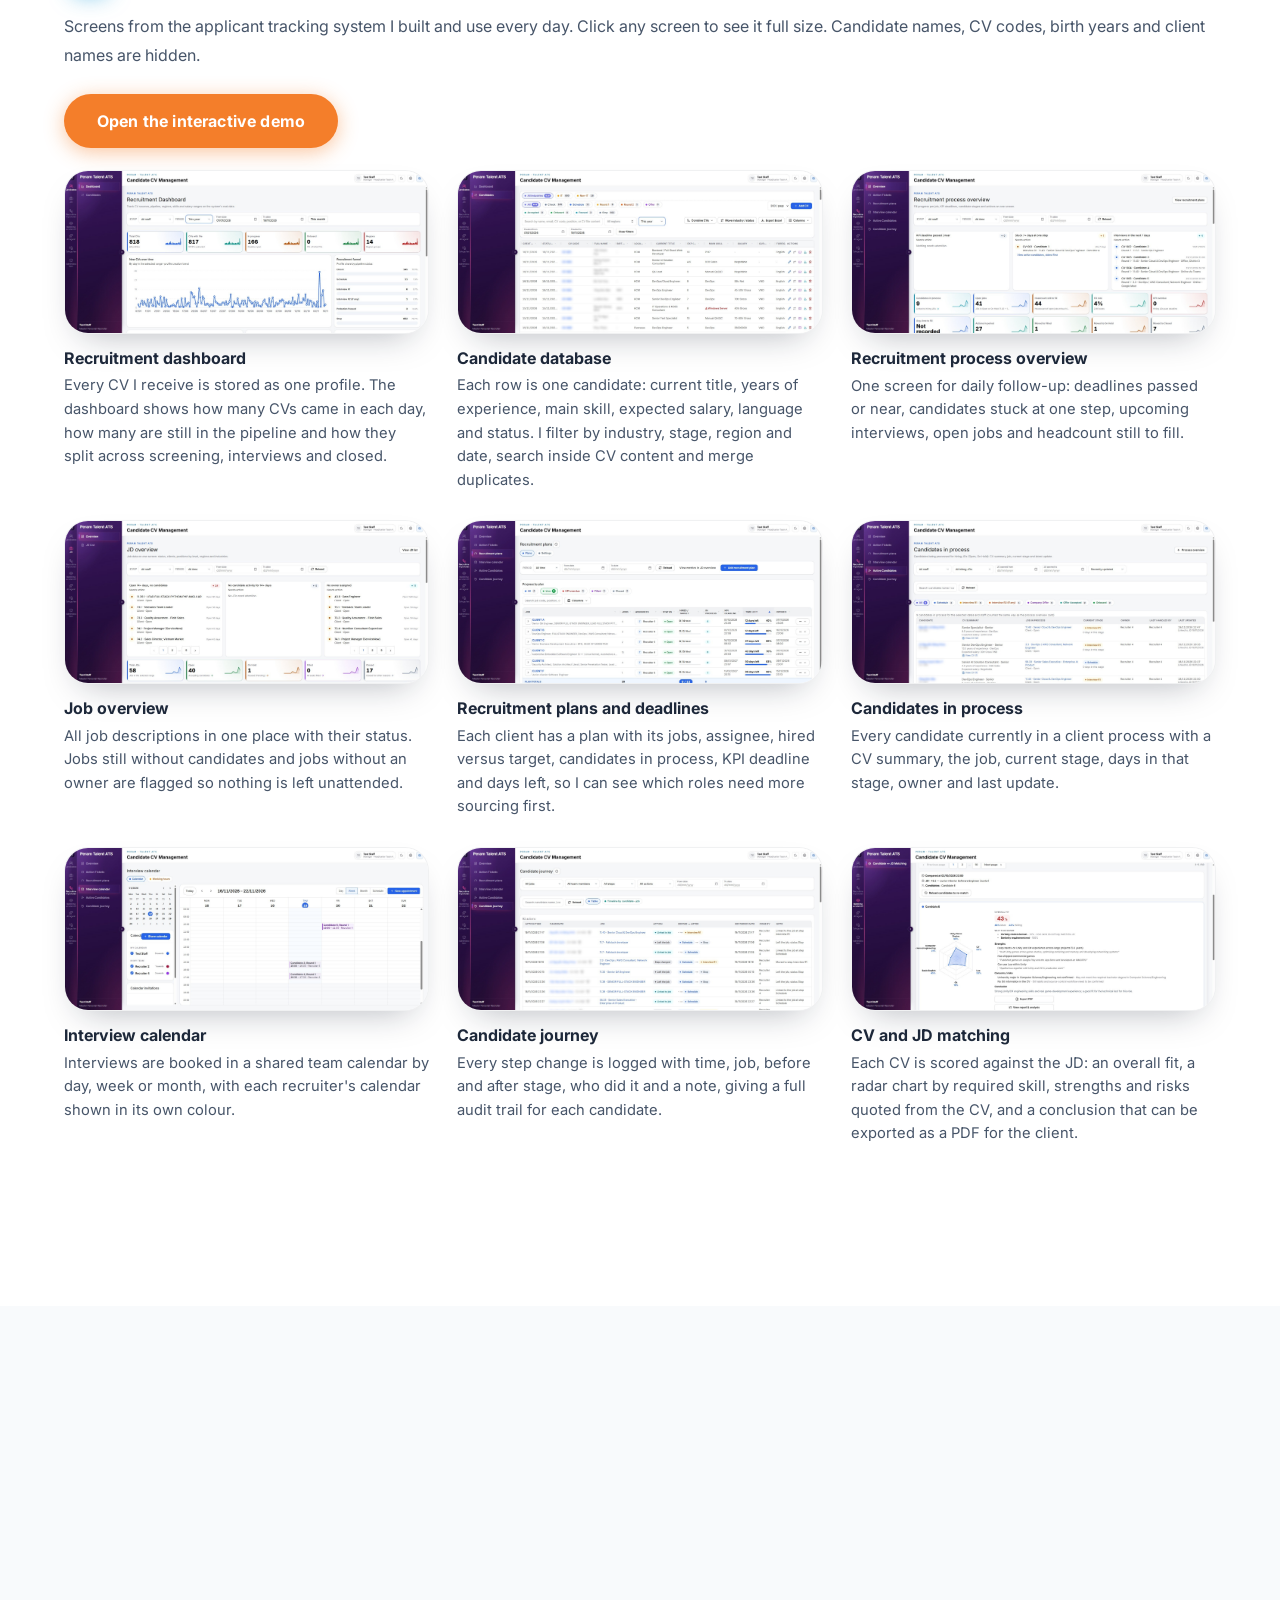
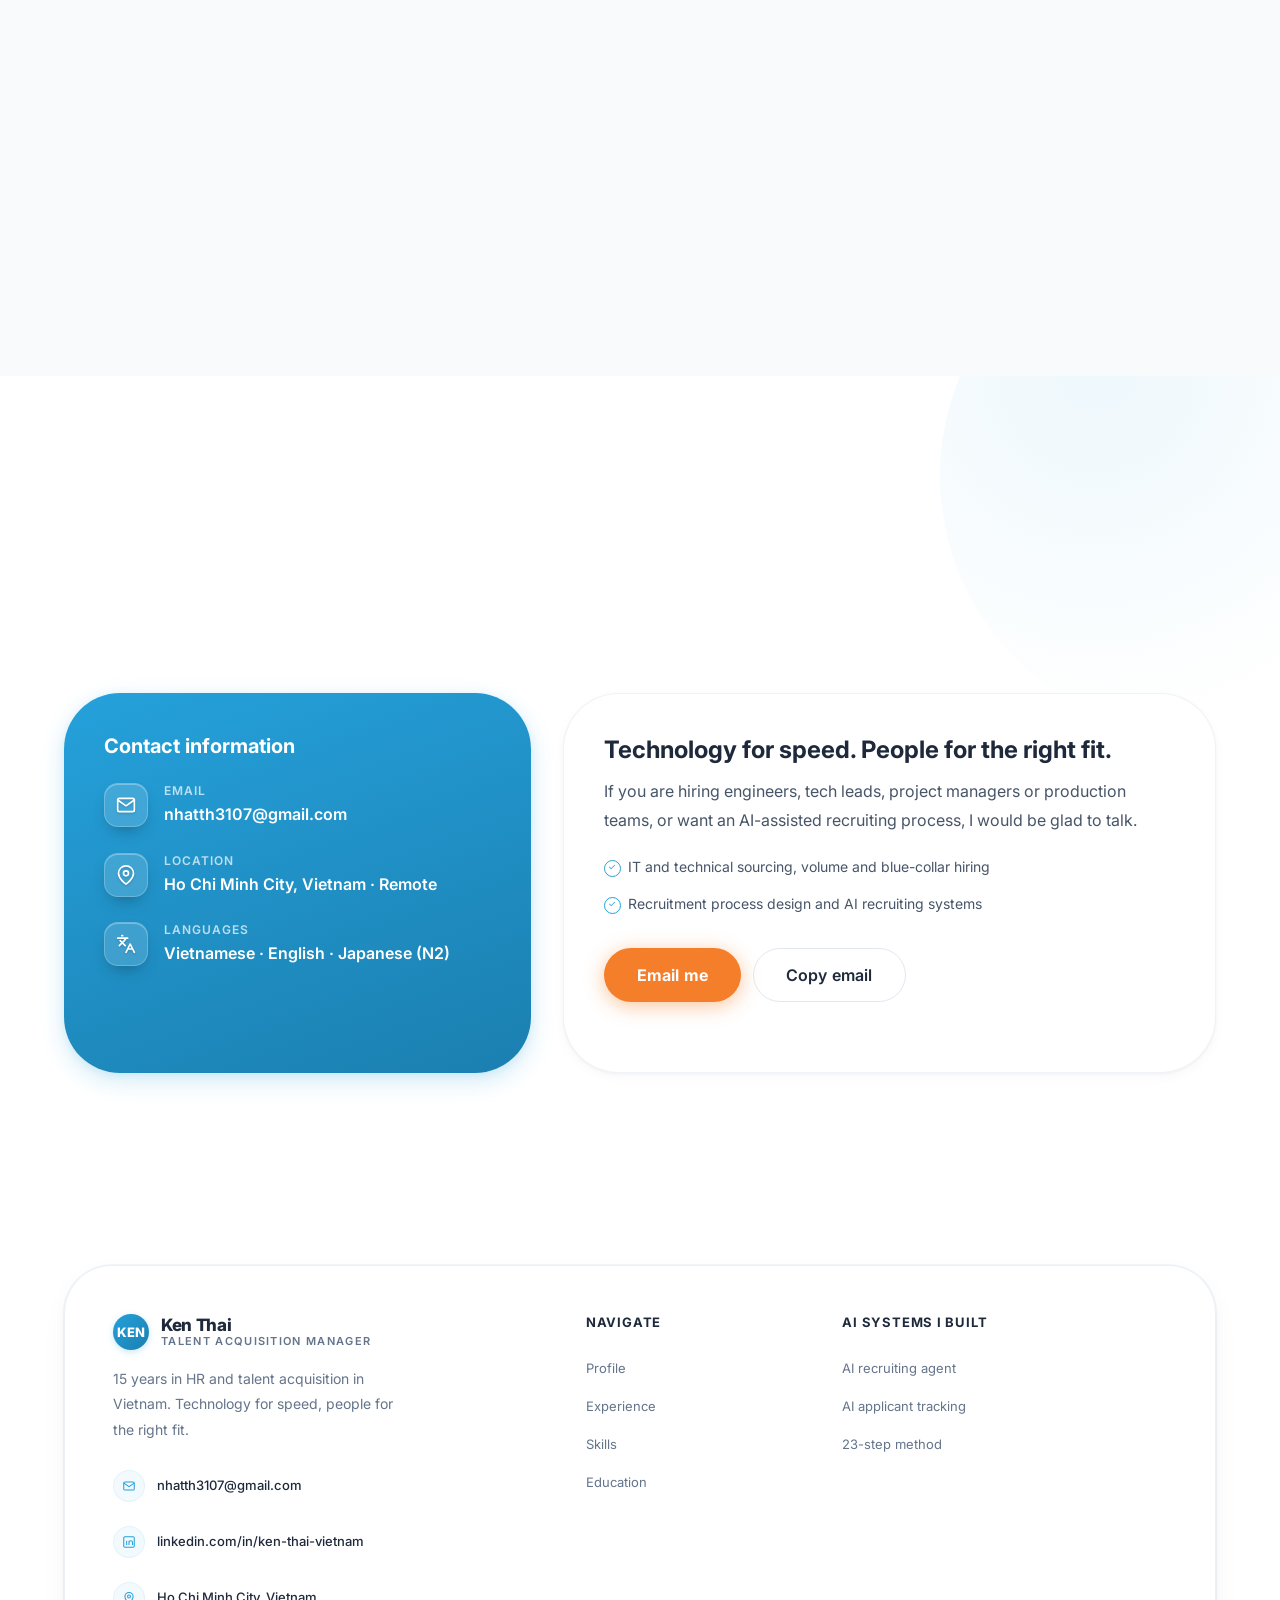
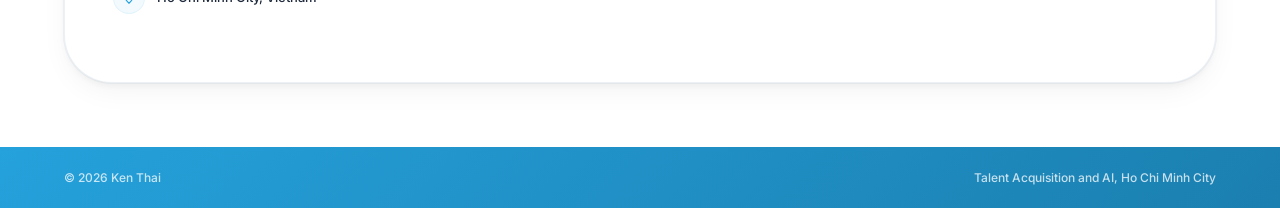
==== commit deb6e354: "3xbp: nêu rõ System 01 là hệ thống AI nội bộ để quản lý tracking record ứng viên (EN/VI/JA) Co-Autho" ====
--- a/index.html
+++ b/index.html
@@ -838,6 +838,7 @@
       </div>
       <div class="sys-text" data-reveal="right">
         <div class="sys-title"><span class="fi"><svg viewBox="0 0 24 24" aria-hidden="true" fill="none" stroke="currentColor" stroke-width="2" stroke-linecap="round" stroke-linejoin="round"><path d="M12 8V4H8"></path><rect x="4" y="8" width="16" height="12" rx="2"></rect><path d="M2 14h2M20 14h2M15 13v2M9 13v2"></path></svg></span><div><span class="kick"><span class="en">System 01</span><span class="vi">Hệ thống 01</span><span class="ja">システム 01</span></span><h3><span class="en">AI recruiting agent: an <span class="hl">always-on recruiter</span> on recruiting platforms</span><span class="vi">AI agent tuyển dụng: <span class="hl">chuyên viên tuyển dụng luôn trực</span> trên recruiting platform</span><span class="ja">AI採用エージェント：採用プラットフォームで<span class="hl">常時稼働する採用担当</span></span></h3></div></div>
+        <p class="what"><span class="en"><span class="b">An internal AI system</span> I built only to manage candidate tracking records. Its purpose is to understand each candidate better, manage candidate information for interviews and remember what every candidate has shared, so I can grasp client requirements and candidate skills as quickly as possible.</span><span class="vi"><span class="b">Hệ thống AI nội bộ</span> do tôi tự xây dựng chỉ để quản lý tracking record của ứng viên. Mục đích là hiểu rõ ứng viên hơn, quản lý thông tin ứng viên phục vụ phỏng vấn và ghi nhớ thông tin của từng ứng viên, nhờ đó nắm requirement của khách hàng và skill của ứng viên một cách nhanh nhất.</span><span class="ja"><span class="b">社内向けAIシステム</span>：候補者のトラッキング記録を管理するためだけに自作しました。目的は、候補者をより深く理解し、面接に向けて候補者情報を管理し、各候補者から聞いた情報を記憶しておくことで、顧客企業の要件と候補者のスキルを最短で把握することです。</span></p>
         <p class="what"><span class="en">The screens show the AI agent I built to run several recruiter accounts on recruiting platforms from one place: it replies to candidates, scores their fit for each open job and emails the team an update, while a manager approves every change it proposes.</span><span class="vi">Các màn hình là AI agent tôi tự xây để vận hành nhiều tài khoản recruiting platform của recruiter tại một nơi: agent trả lời ứng viên, chấm mức độ phù hợp với từng vị trí đang tuyển và gửi email cập nhật cho đội, còn mọi thay đổi agent đề xuất đều do quản lý duyệt.</span><span class="ja">画面は、複数のリクルーター用の採用プラットフォームアカウントをまとめて運用するために自作したAIエージェントです。候補者への返信、募集中の各求人との適合度評価、チームへの更新メールを担い、エージェントが提案する変更はすべて管理者が承認します。</span></p>
       </div>
     </article>
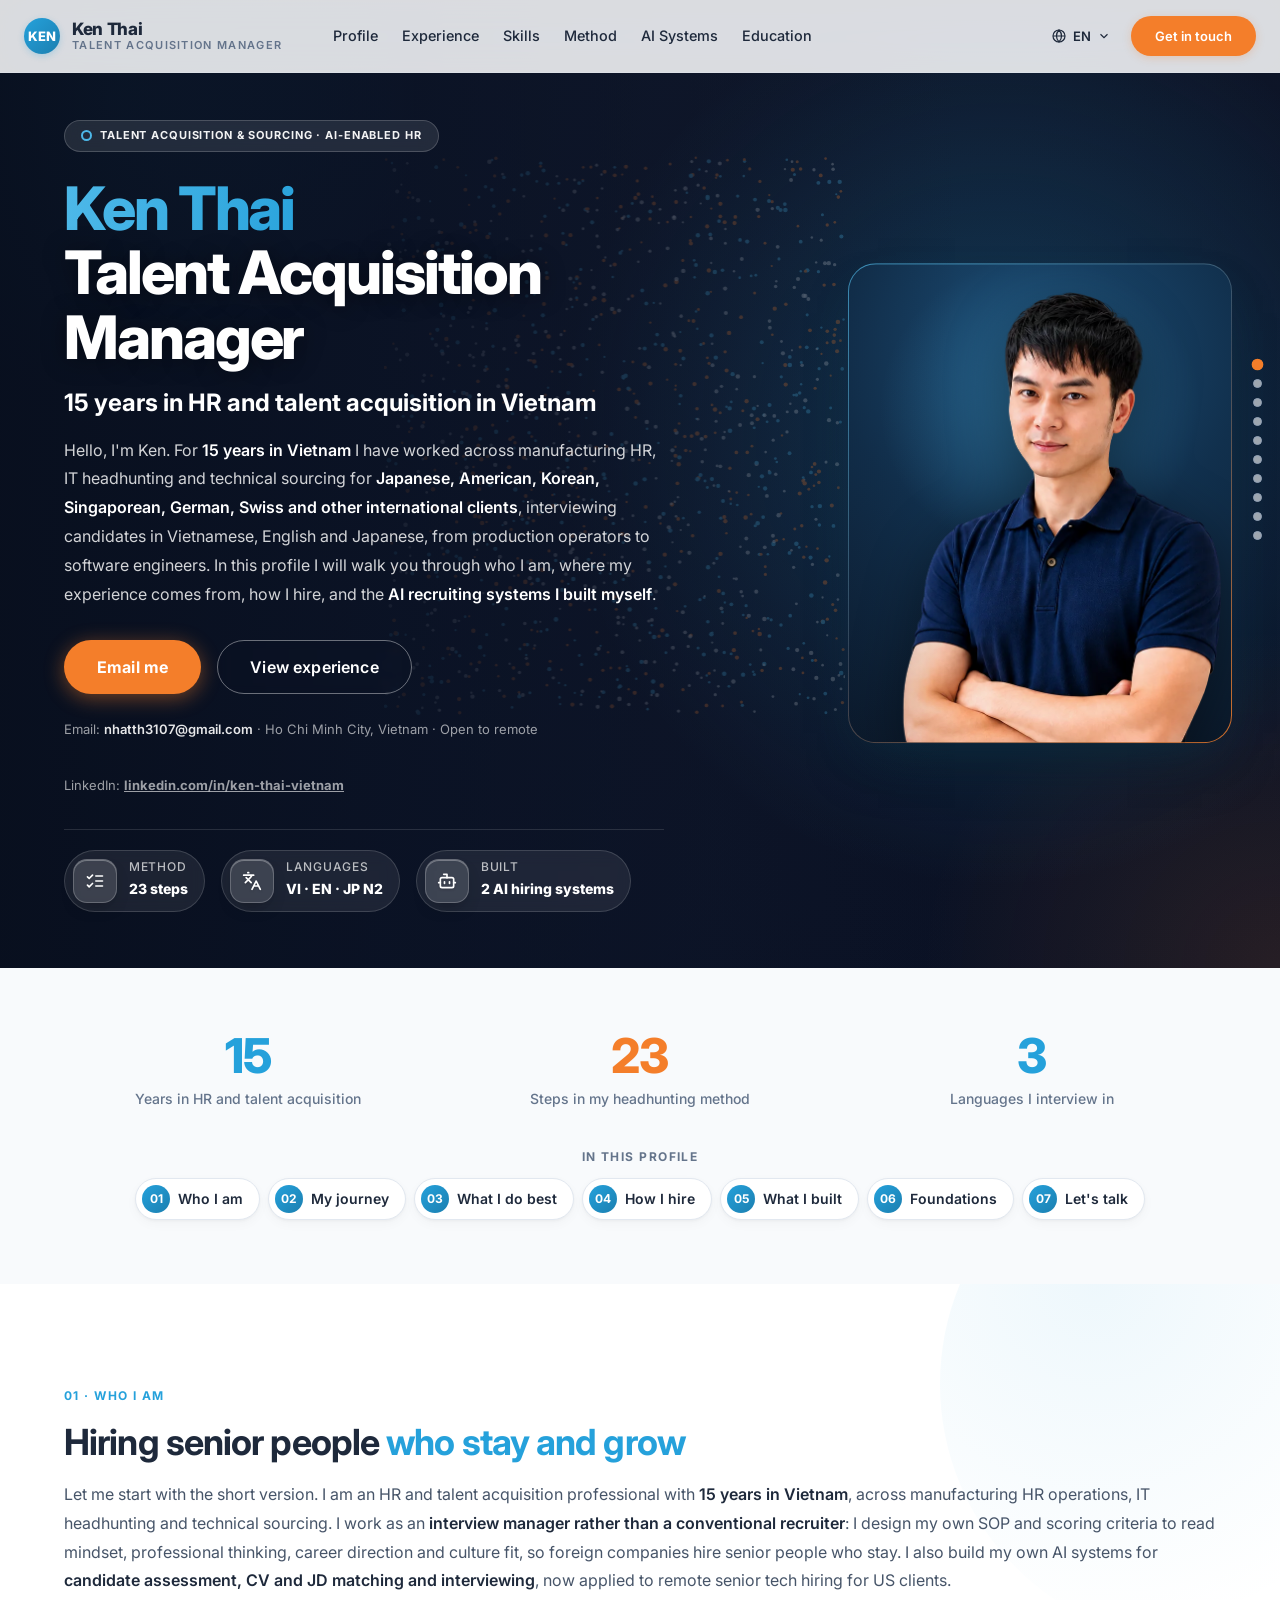
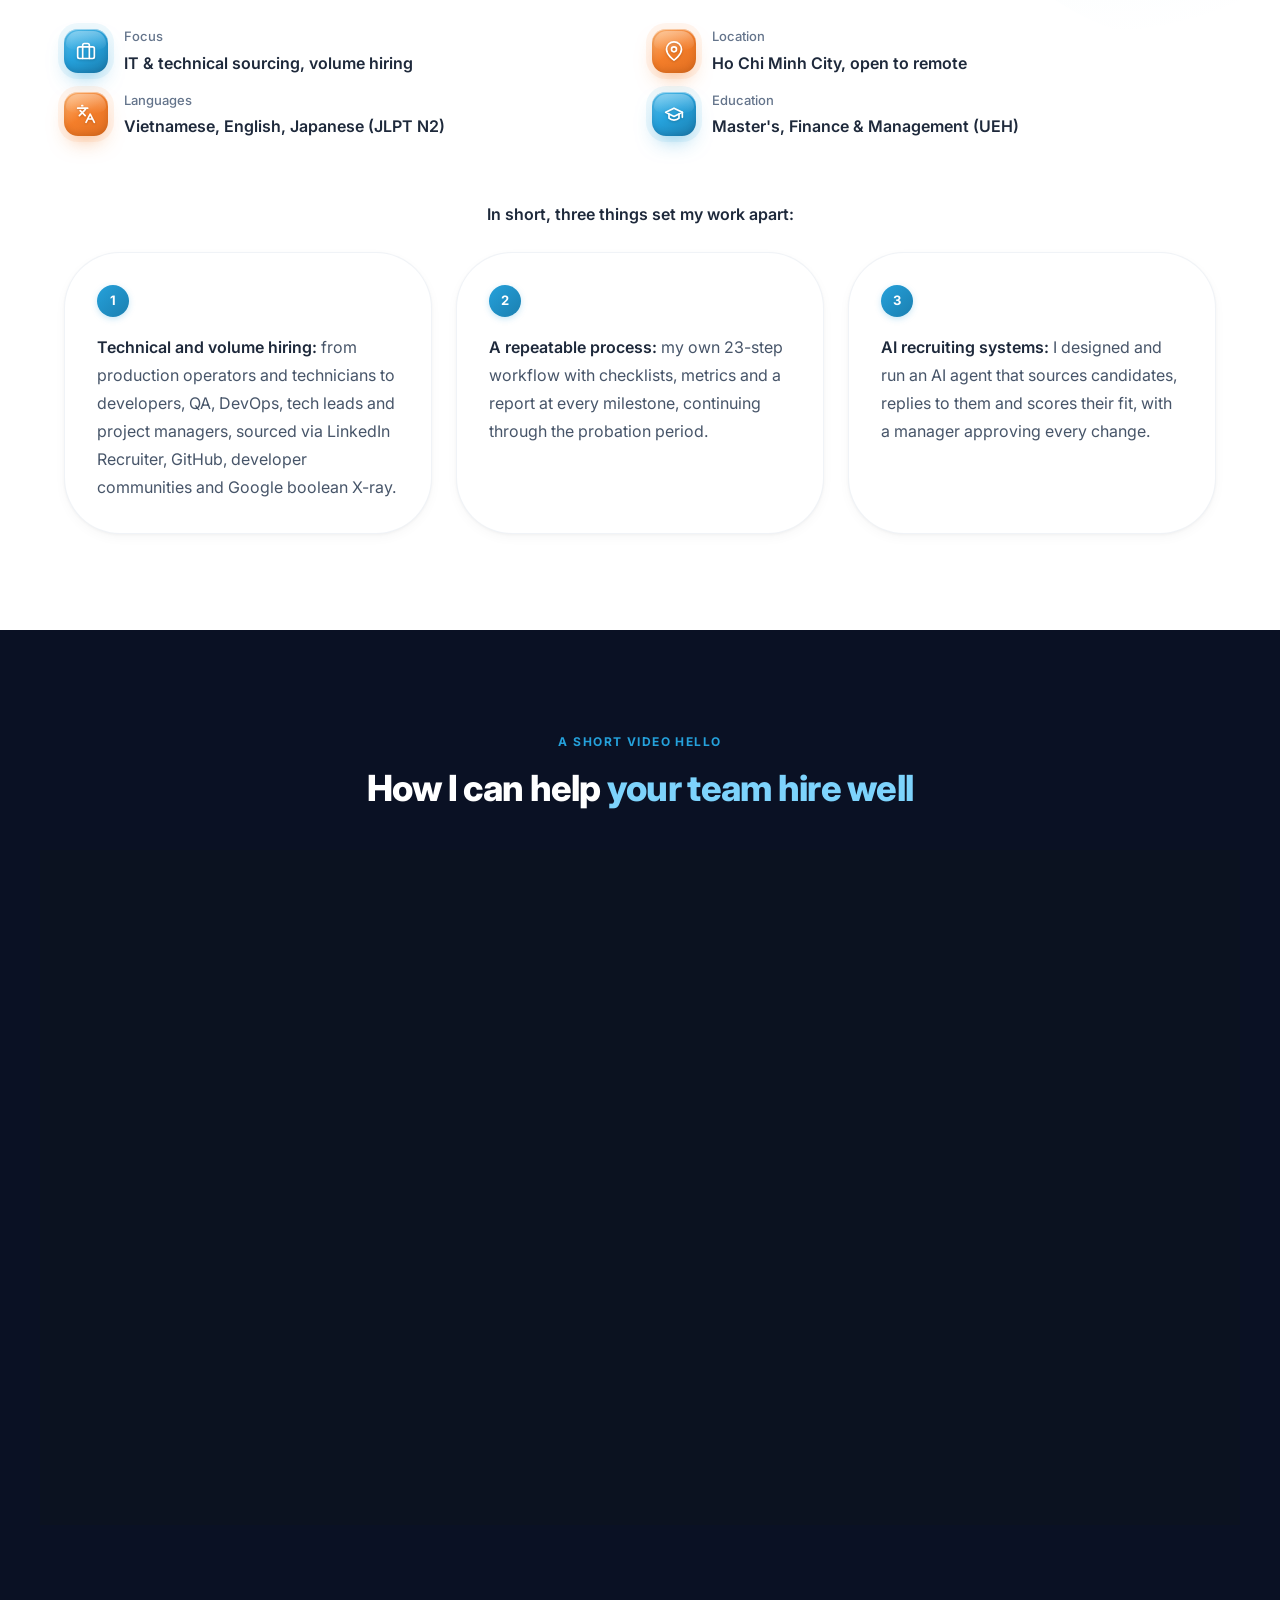
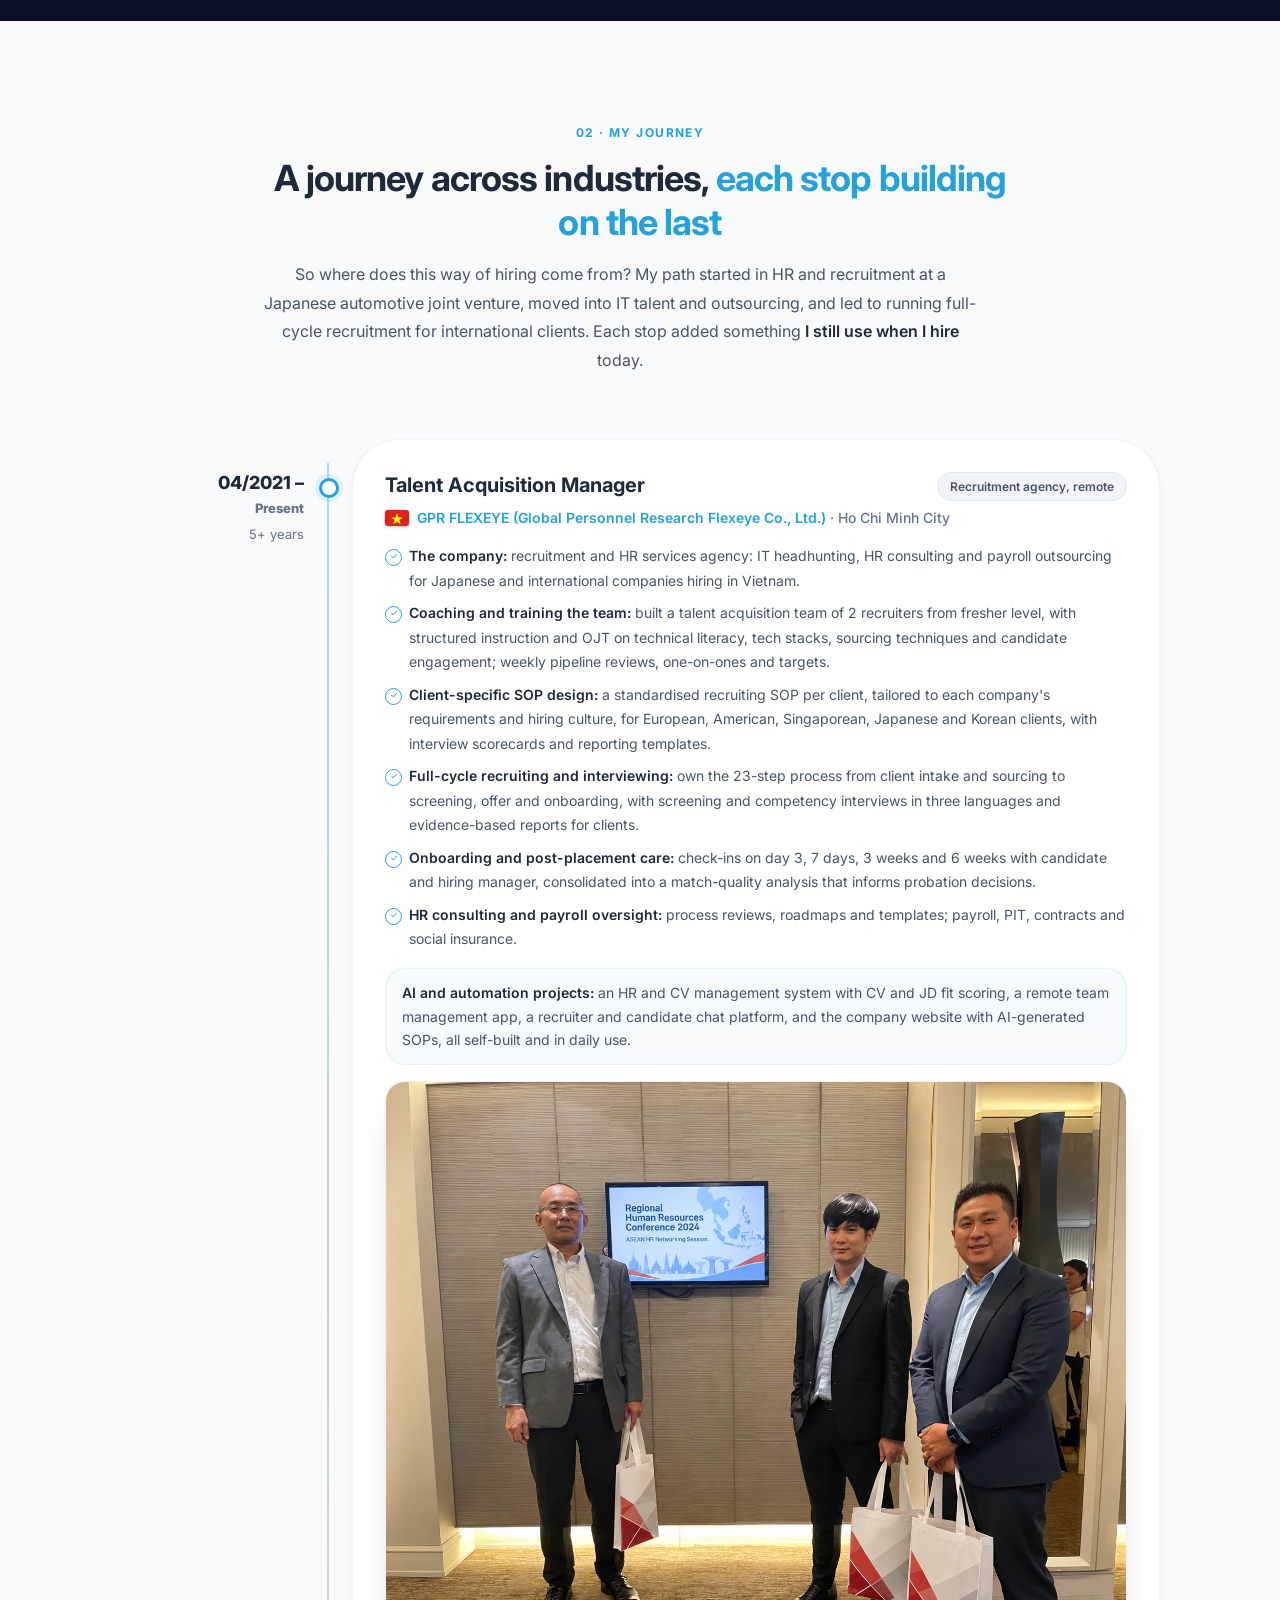
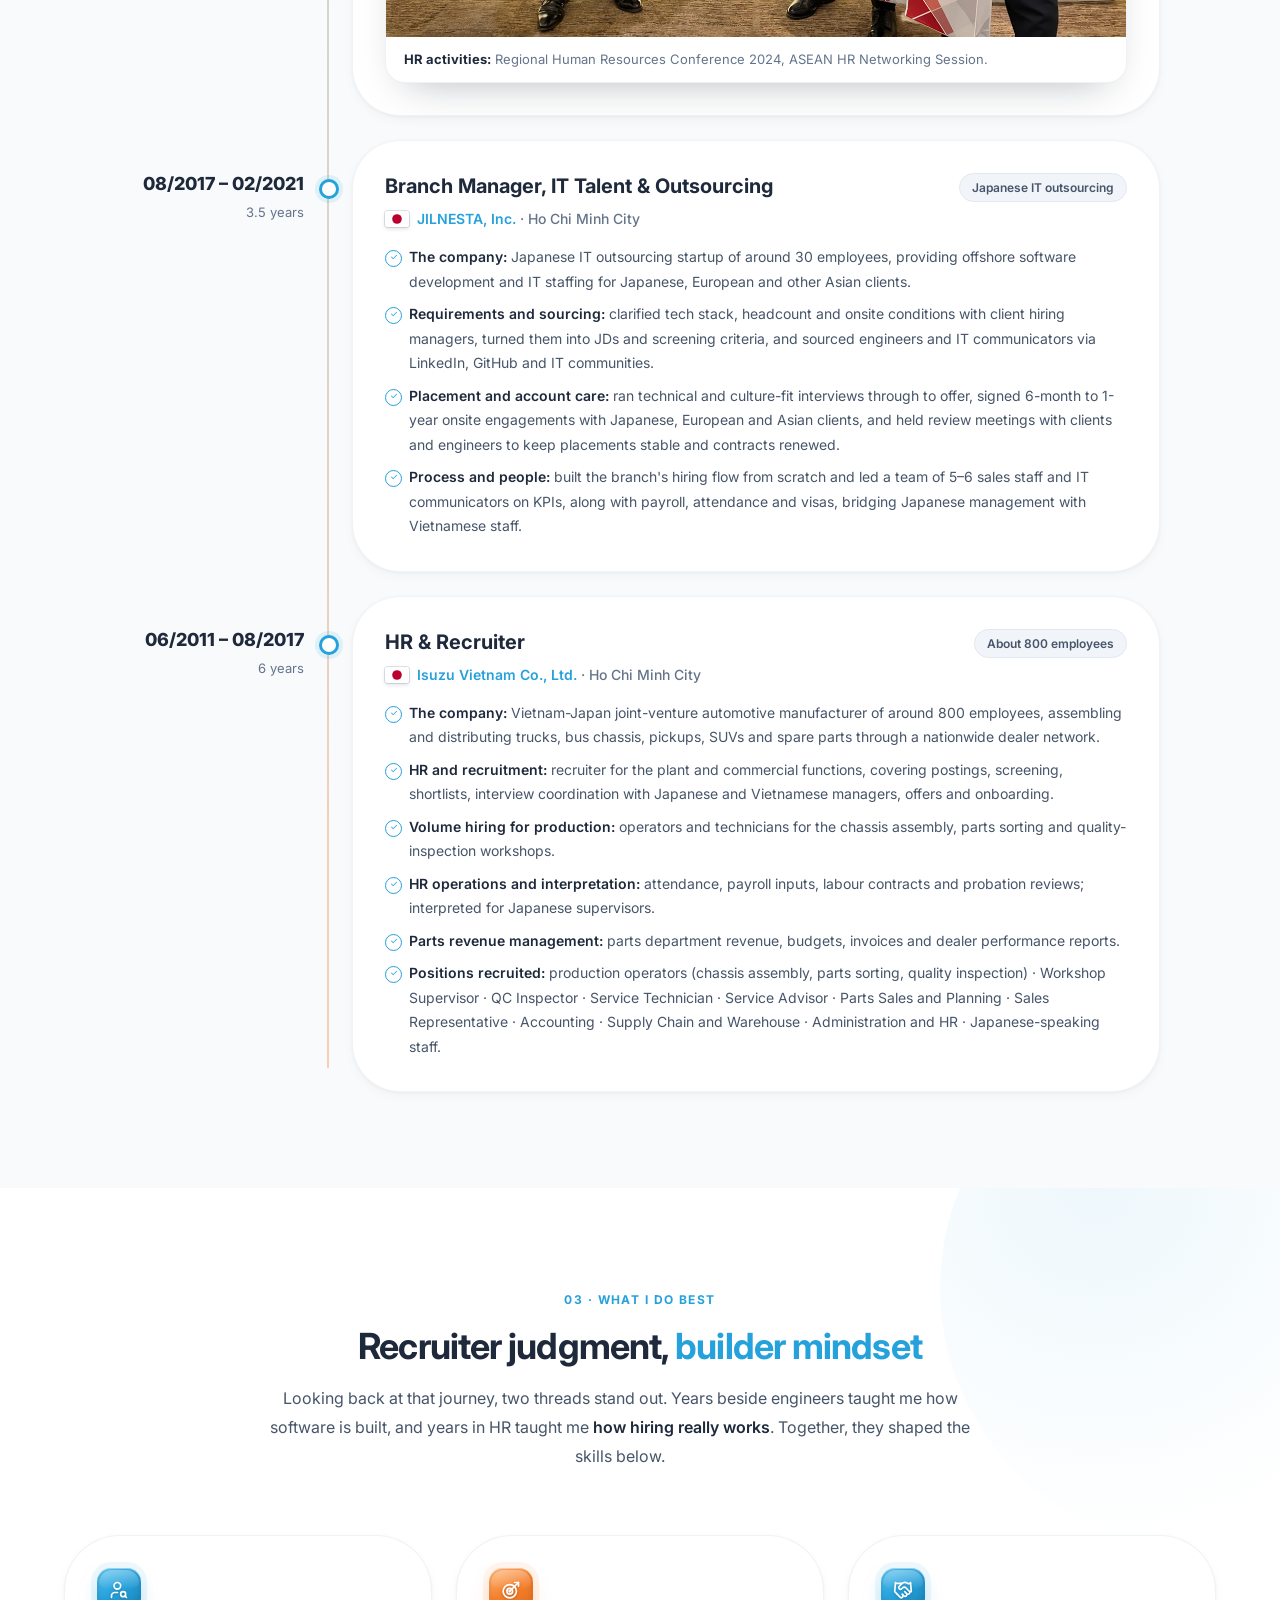
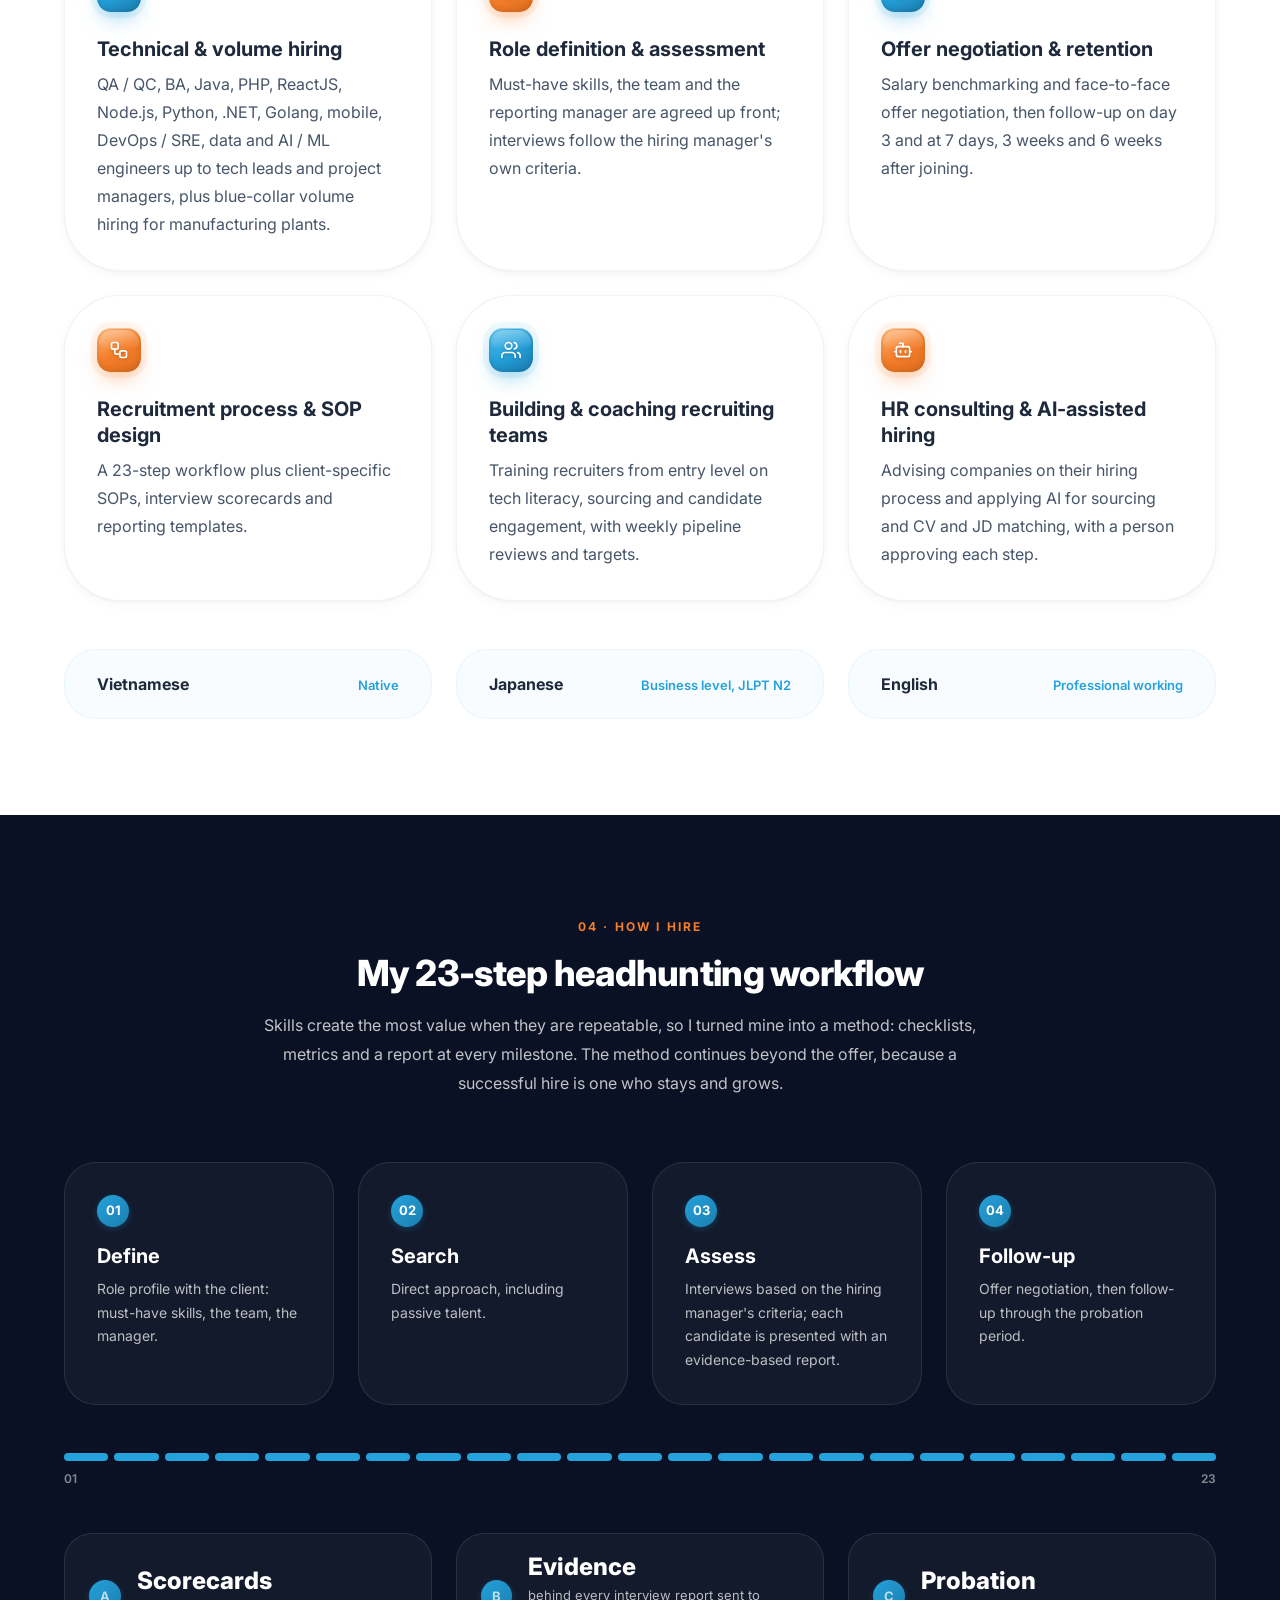
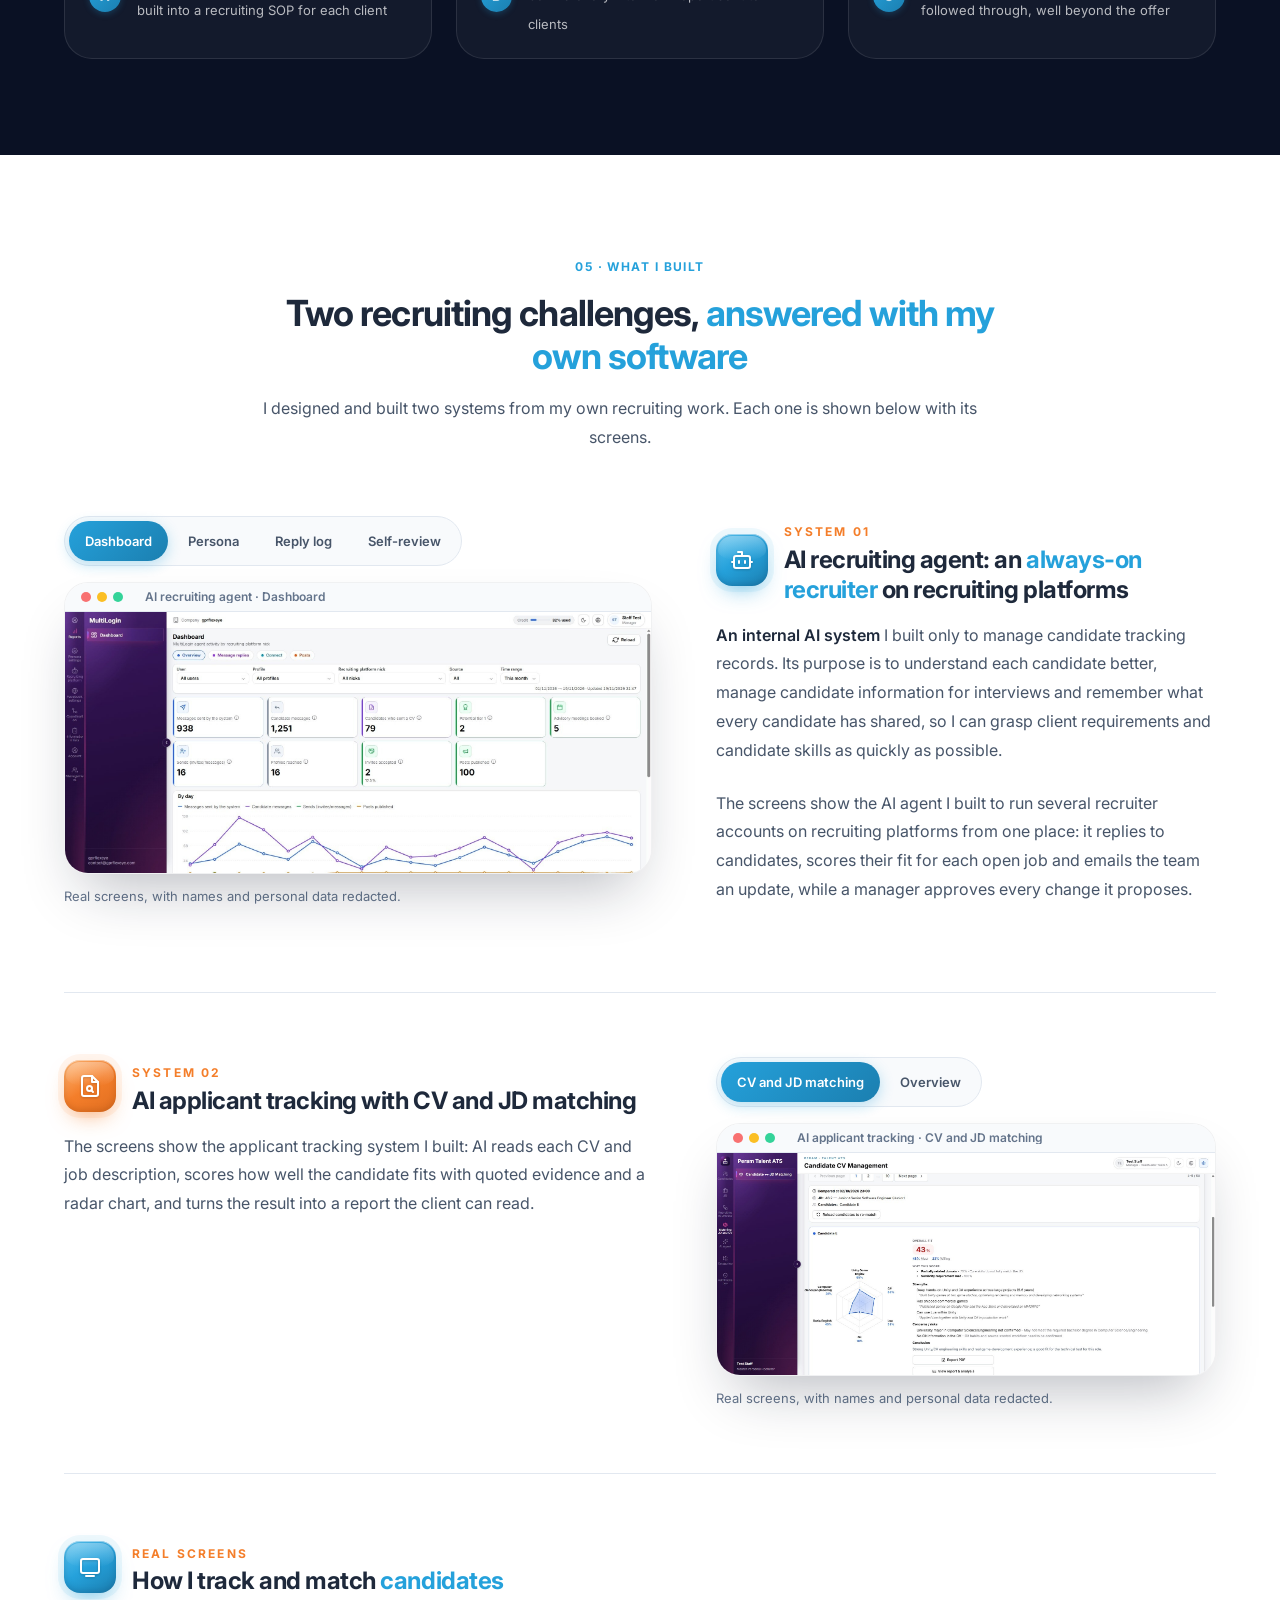
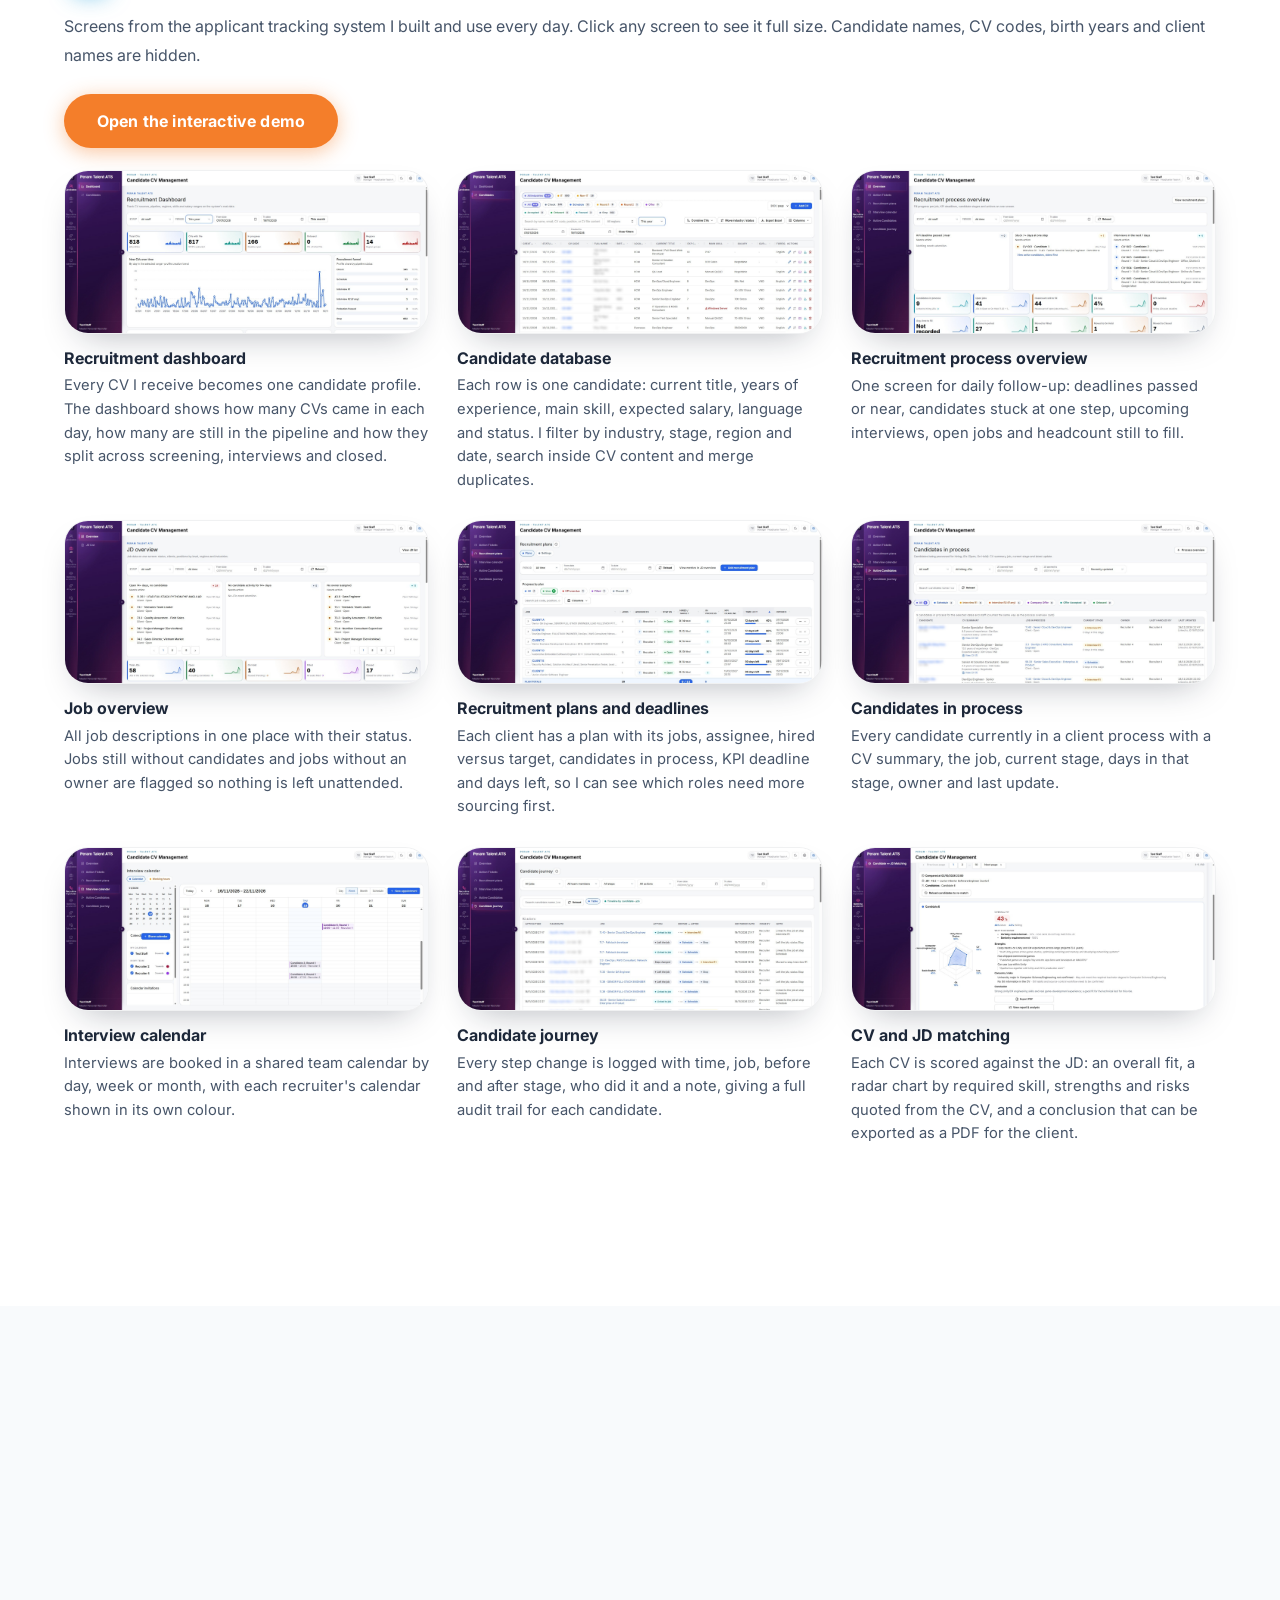
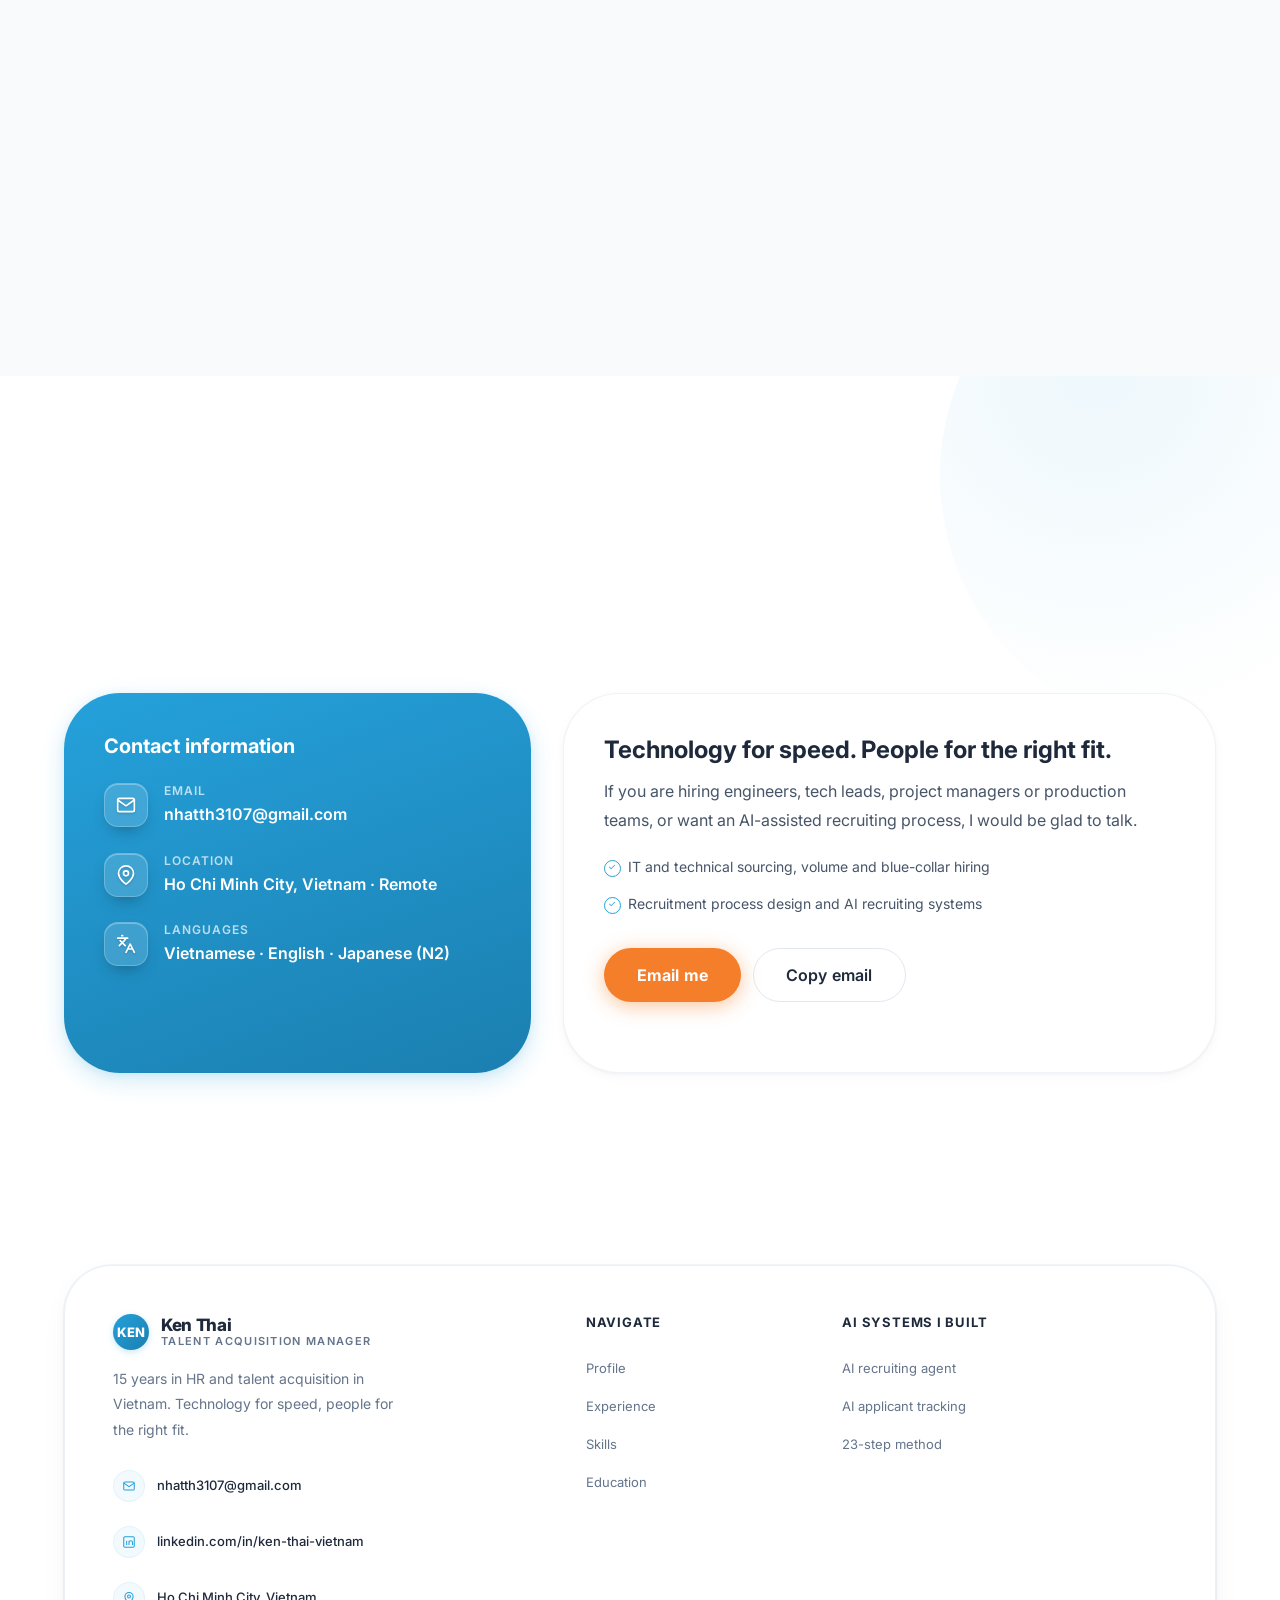
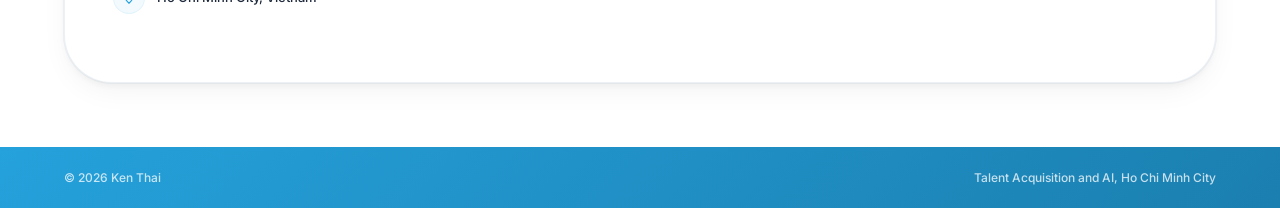
==== commit d2ed8368: "Task 20261119-225548-9jx2: bỏ chữ store ở khối Real screens (EN/VI/JA) Co-Authored-By: Claude Sonnet" ====
--- a/index.html
+++ b/index.html
@@ -862,11 +862,11 @@
 
     <!-- Proof: real sourcing numbers -->
     <article id="proof" class="sys proof-wide">
-      <div class="sys-title"><span class="fi"><svg viewBox="0 0 24 24" aria-hidden="true" fill="none" stroke="currentColor" stroke-width="2" stroke-linecap="round" stroke-linejoin="round"><rect x="3" y="4" width="18" height="14" rx="2"></rect><path d="M8 21h8"></path></svg></span><div><span class="kick"><span class="en">Real screens</span><span class="vi">Màn hình thực tế</span><span class="ja">実際の画面</span></span><h3><span class="en">How I store, track and match <span class="hl">candidates</span></span><span class="vi">Cách tôi lưu, theo dõi và ghép <span class="hl">ứng viên</span></span><span class="ja">候補者の<span class="hl">保存、追跡、マッチング</span></span></h3></div></div>
+      <div class="sys-title"><span class="fi"><svg viewBox="0 0 24 24" aria-hidden="true" fill="none" stroke="currentColor" stroke-width="2" stroke-linecap="round" stroke-linejoin="round"><rect x="3" y="4" width="18" height="14" rx="2"></rect><path d="M8 21h8"></path></svg></span><div><span class="kick"><span class="en">Real screens</span><span class="vi">Màn hình thực tế</span><span class="ja">実際の画面</span></span><h3><span class="en">How I track and match <span class="hl">candidates</span></span><span class="vi">Cách tôi theo dõi và ghép <span class="hl">ứng viên</span></span><span class="ja">候補者の<span class="hl">追跡とマッチング</span></span></h3></div></div>
       <p class="what"><span class="en">Screens from the applicant tracking system I built and use every day. Click any screen to see it full size. Candidate names, CV codes, birth years and client names are hidden.</span><span class="vi">Các màn hình từ hệ thống quản lý tuyển dụng tôi tự xây và dùng hằng ngày. Bấm vào ảnh để xem cỡ lớn. Tên ứng viên, mã CV, năm sinh và tên khách hàng đã được ẩn.</span><span class="ja">自作し日々使っている採用管理システムの画面です。画像をクリックすると拡大表示します。候補者名、CVコード、生年、顧客企業名は非表示です。</span></p>
       <p style="margin:0 0 22px"><a class="btn primary" href="demo.html" target="_blank" rel="noopener"><span class="en">Open the interactive demo</span><span class="vi">Mở bản demo tương tác</span><span class="ja">デモを操作してみる</span></a></p>
       <div class="ats-grid">
-        <div class="ats-item" data-reveal><figure class="shot"><img src="assets/ats/dashboard.jpg" alt="Recruitment dashboard: Every CV I receive is stored as one profile. The dashboard shows how many CVs came in each day, how many are still in the pipeline and how they split across screening, interviews and closed." loading="lazy" width="1920" height="855"></figure><h4><span class="en">Recruitment dashboard</span><span class="vi">Bảng tổng quan tuyển dụng</span><span class="ja">採用ダッシュボード</span></h4><p><span class="en">Every CV I receive is stored as one profile. The dashboard shows how many CVs came in each day, how many are still in the pipeline and how they split across screening, interviews and closed.</span><span class="vi">Mỗi CV nhận về được lưu thành một hồ sơ. Bảng tổng quan cho thấy số CV về mỗi ngày, số hồ sơ còn trong quy trình và tỷ lệ ở từng bước sàng lọc, phỏng vấn, kết thúc.</span><span class="ja">受け取ったCVはすべて個別のプロフィールとして保存。日ごとのCV数、選考中の件数、スクリーニング・面接・終了の内訳を一目で確認できます。</span></p></div>
+        <div class="ats-item" data-reveal><figure class="shot"><img src="assets/ats/dashboard.jpg" alt="Recruitment dashboard: Every CV I receive becomes one candidate profile. The dashboard shows how many CVs came in each day, how many are still in the pipeline and how they split across screening, interviews and closed." loading="lazy" width="1920" height="855"></figure><h4><span class="en">Recruitment dashboard</span><span class="vi">Bảng tổng quan tuyển dụng</span><span class="ja">採用ダッシュボード</span></h4><p><span class="en">Every CV I receive becomes one candidate profile. The dashboard shows how many CVs came in each day, how many are still in the pipeline and how they split across screening, interviews and closed.</span><span class="vi">Mỗi CV nhận về trở thành một hồ sơ ứng viên. Bảng tổng quan cho thấy số CV về mỗi ngày, số hồ sơ còn trong quy trình và tỷ lệ ở từng bước sàng lọc, phỏng vấn, kết thúc.</span><span class="ja">受け取ったCVはそれぞれ1件の候補者プロフィールになります。日ごとのCV数、選考中の件数、スクリーニング・面接・終了の内訳を一目で確認できます。</span></p></div>
         <div class="ats-item" data-reveal><figure class="shot"><img src="assets/ats/candidates.jpg" alt="Candidate database: Each row is one candidate: current title, years of experience, main skill, expected salary, language and status. I filter by industry, stage, region and date, search inside CV content and merge duplicates." loading="lazy" width="1920" height="855"></figure><h4><span class="en">Candidate database</span><span class="vi">Kho hồ sơ ứng viên</span><span class="ja">候補者データベース</span></h4><p><span class="en">Each row is one candidate: current title, years of experience, main skill, expected salary, language and status. I filter by industry, stage, region and date, search inside CV content and merge duplicates.</span><span class="vi">Mỗi dòng là một ứng viên: chức danh, số năm kinh nghiệm, kỹ năng chính, lương mong muốn, ngoại ngữ và trạng thái. Tôi lọc theo ngành, giai đoạn, khu vực, ngày, tìm trong nội dung CV và gộp hồ sơ trùng.</span><span class="ja">各行に候補者を一人ずつ表示。現職、経験年数、主要スキル、希望給与、語学、ステータスを表示。業界、選考段階、地域、日付で絞り込み、CV本文検索や重複統合も可能です。</span></p></div>
         <div class="ats-item" data-reveal><figure class="shot"><img src="assets/ats/process-overview.jpg" alt="Recruitment process overview: One screen for daily follow-up: deadlines passed or near, candidates stuck at one step, upcoming interviews, open jobs and headcount still to fill." loading="lazy" width="1920" height="911"></figure><h4><span class="en">Recruitment process overview</span><span class="vi">Tổng quan quy trình tuyển dụng</span><span class="ja">採用プロセス概要</span></h4><p><span class="en">One screen for daily follow-up: deadlines passed or near, candidates stuck at one step, upcoming interviews, open jobs and headcount still to fill.</span><span class="vi">Một màn hình để theo dõi hằng ngày: deadline đã qua hoặc sắp tới, ứng viên đứng yên lâu ở một bước, lịch phỏng vấn sắp tới, các job đang mở và vị trí còn cần tuyển.</span><span class="ja">毎日のフォロー用画面。期限切れ・期限間近、同じ段階に長く止まっている候補者、直近の面接、募集中の求人、未充足のポジションを確認します。</span></p></div>
         <div class="ats-item" data-reveal><figure class="shot"><img src="assets/ats/jd-overview.jpg" alt="Job overview: All job descriptions in one place with their status. Jobs still without candidates and jobs without an owner are flagged so nothing is left unattended." loading="lazy" width="1920" height="855"></figure><h4><span class="en">Job overview</span><span class="vi">Tổng quan job</span><span class="ja">求人概要</span></h4><p><span class="en">All job descriptions in one place with their status. Jobs still without candidates and jobs without an owner are flagged so nothing is left unattended.</span><span class="vi">Toàn bộ JD ở một chỗ kèm trạng thái. Job mở lâu chưa có ứng viên và job chưa có người phụ trách được đánh dấu để không job nào bị bỏ quên.</span><span class="ja">すべての求人票とステータスを一元管理。候補者がまだいない求人や担当者未設定の求人を表示し、放置を防ぎます。</span></p></div>
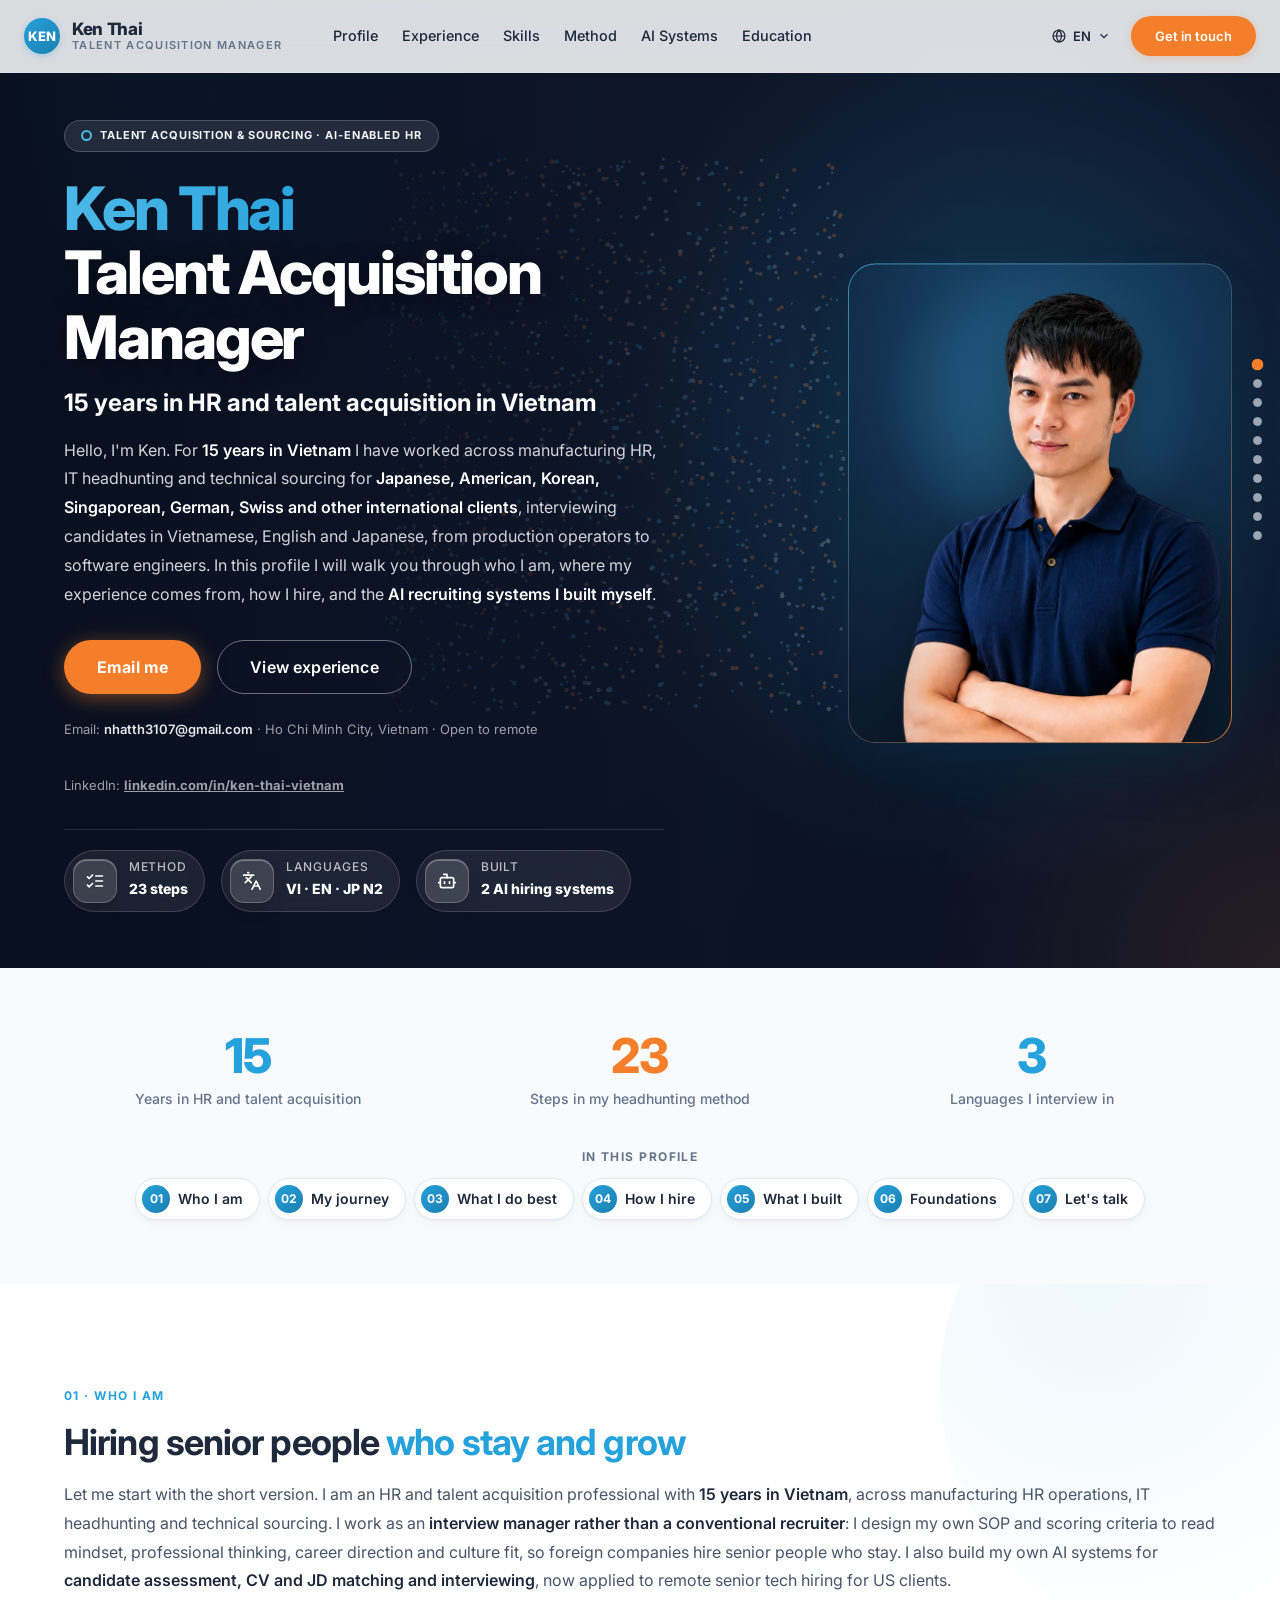
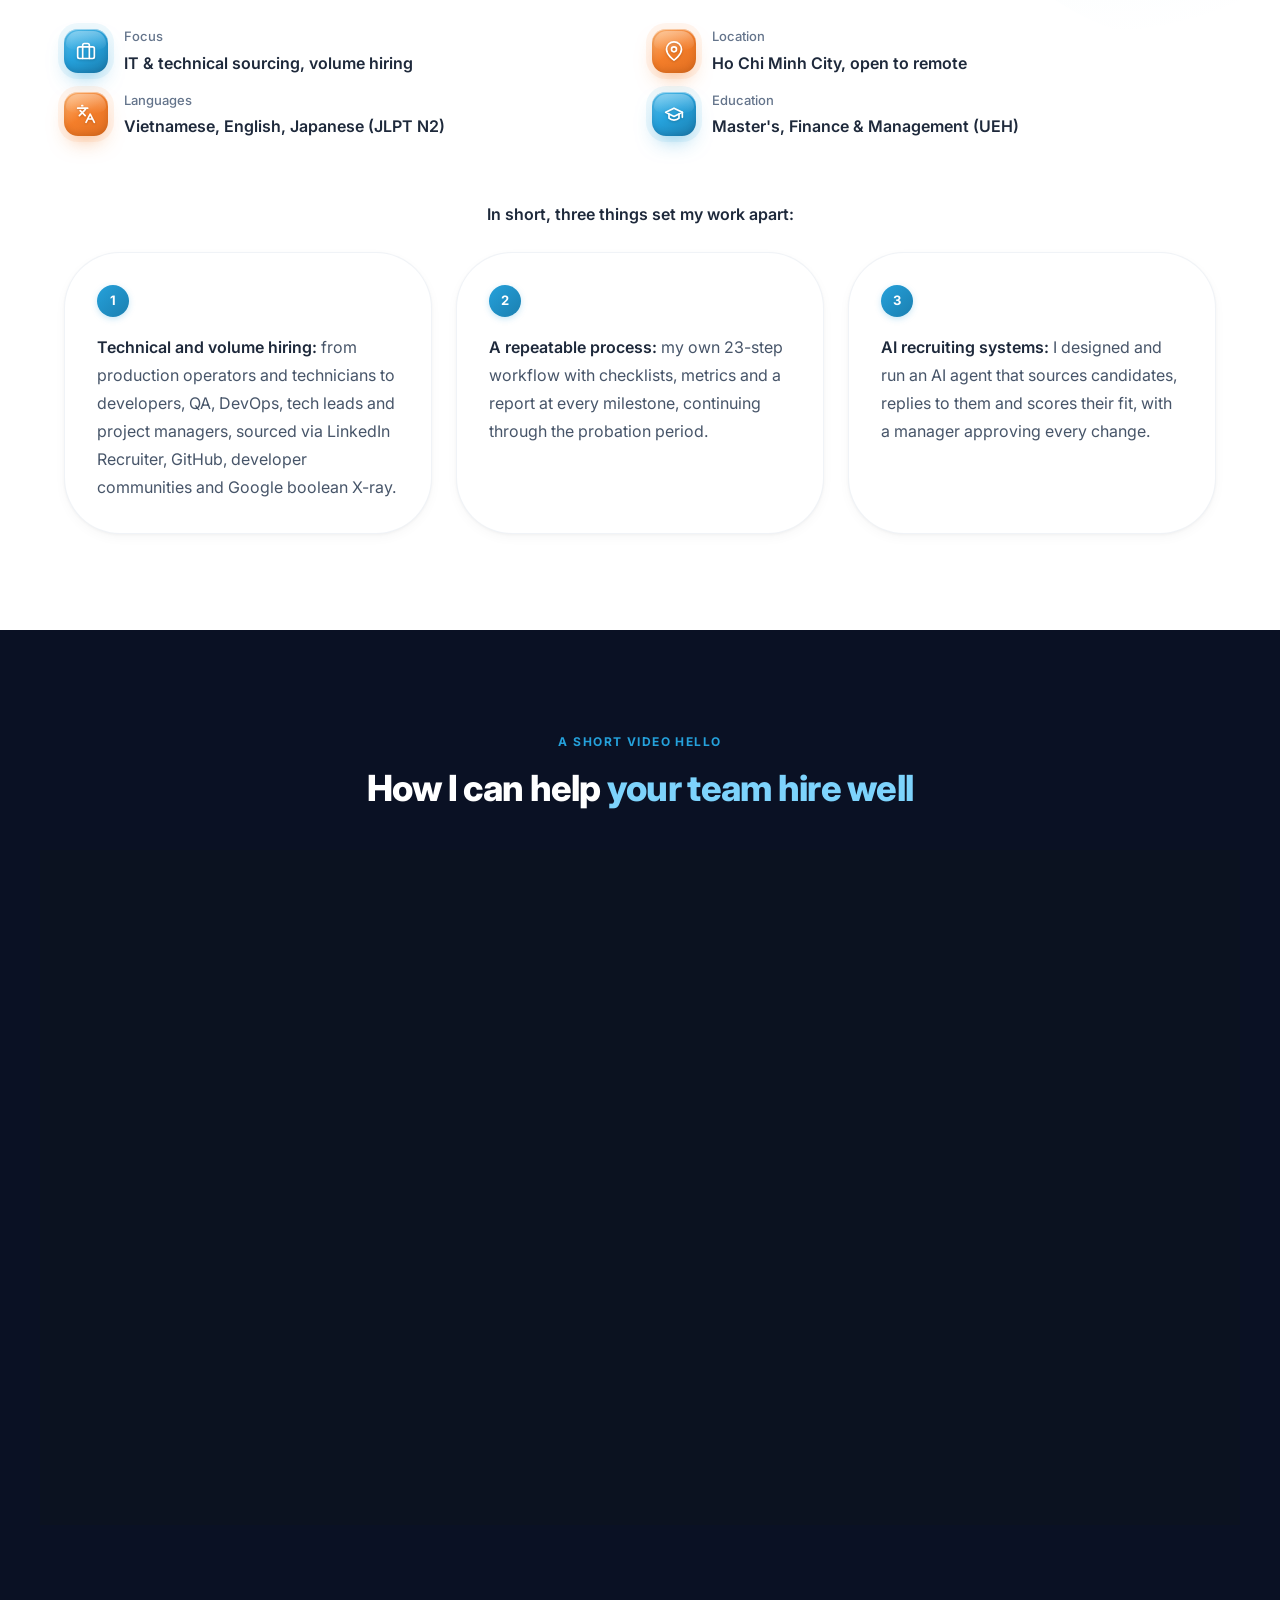
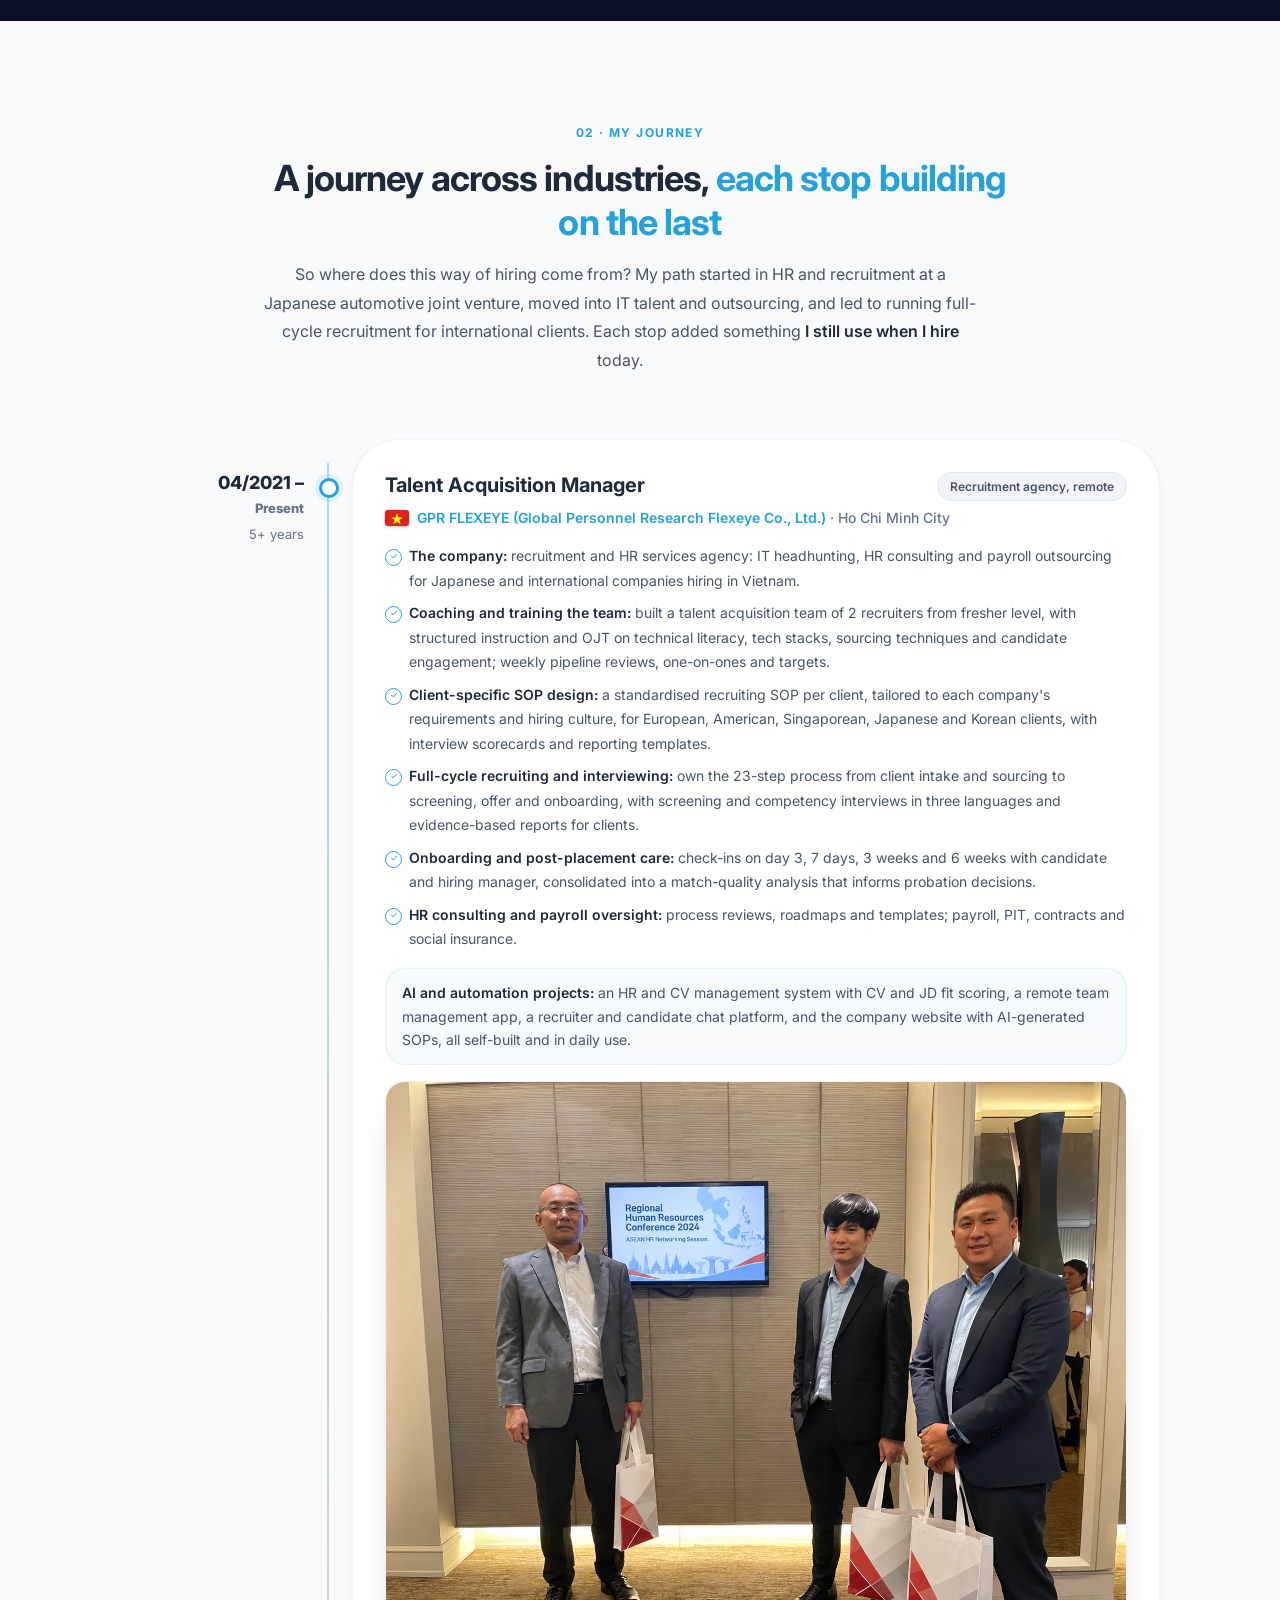
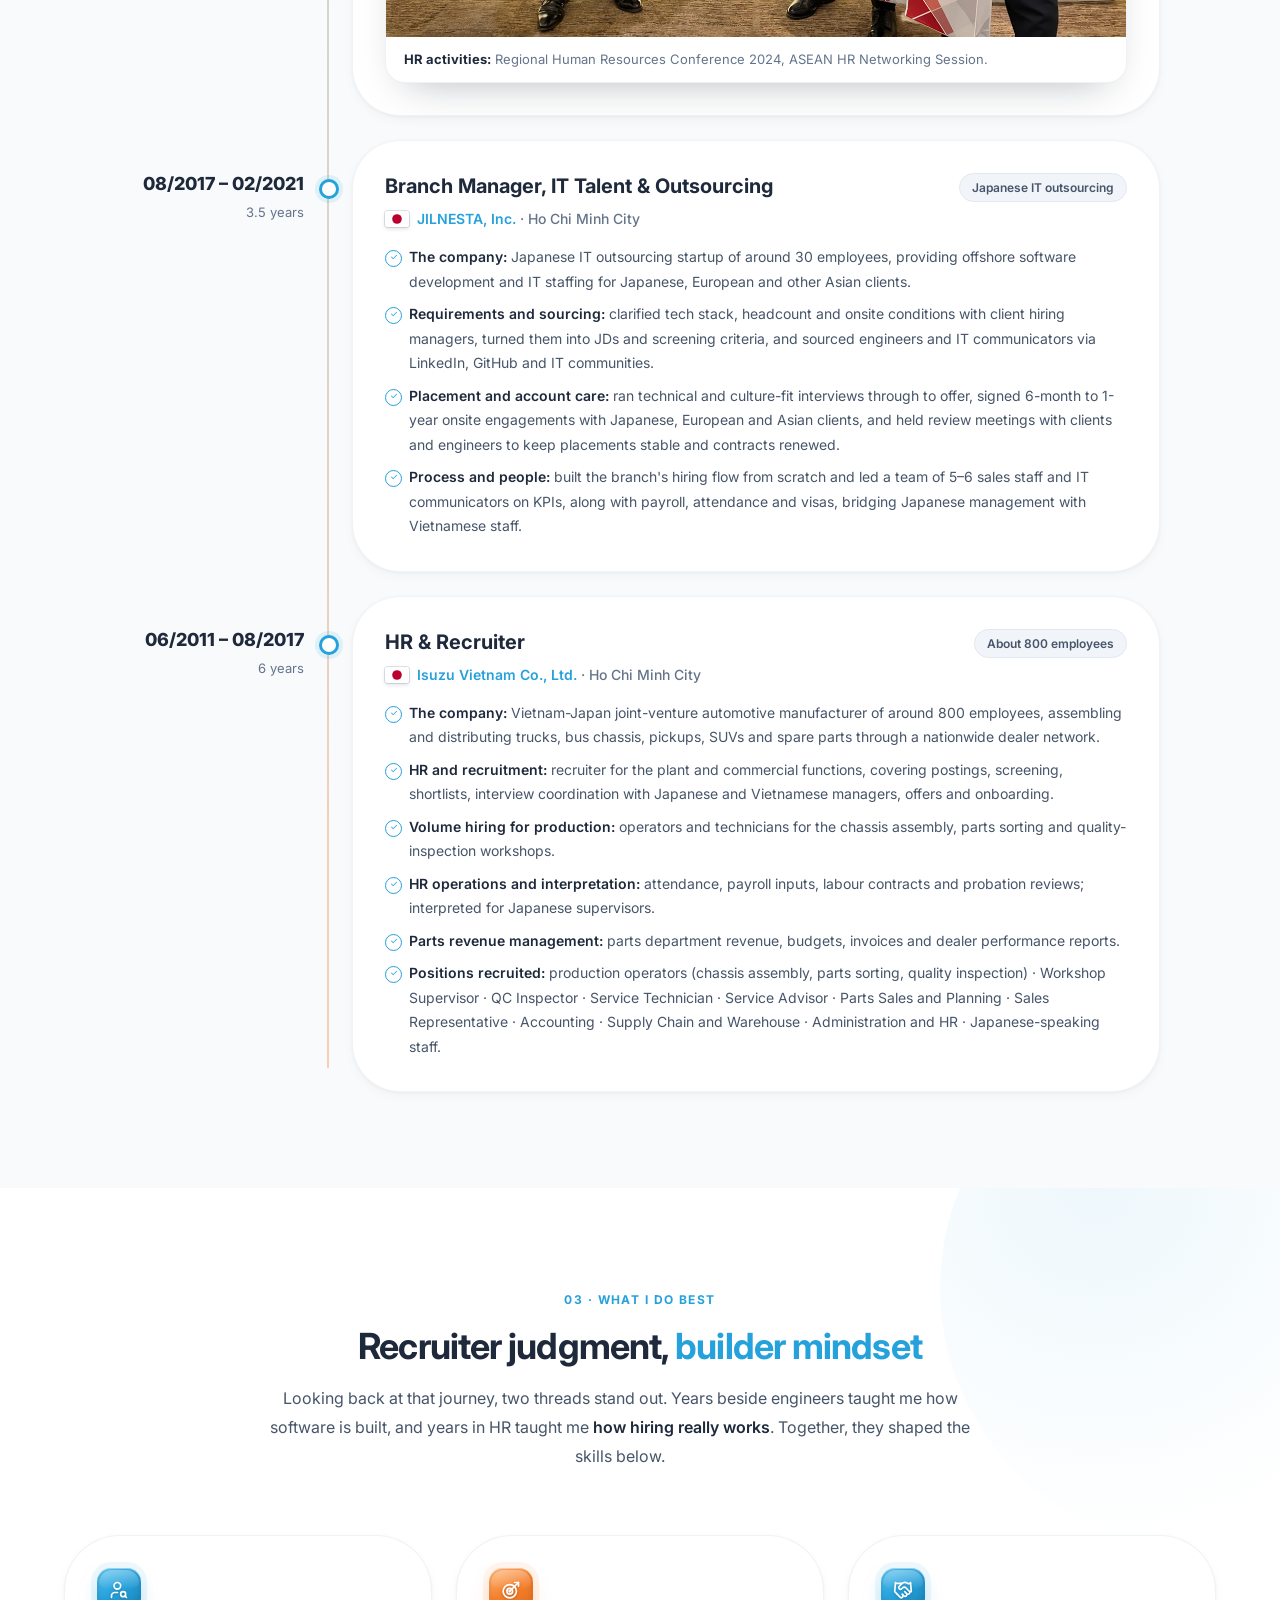
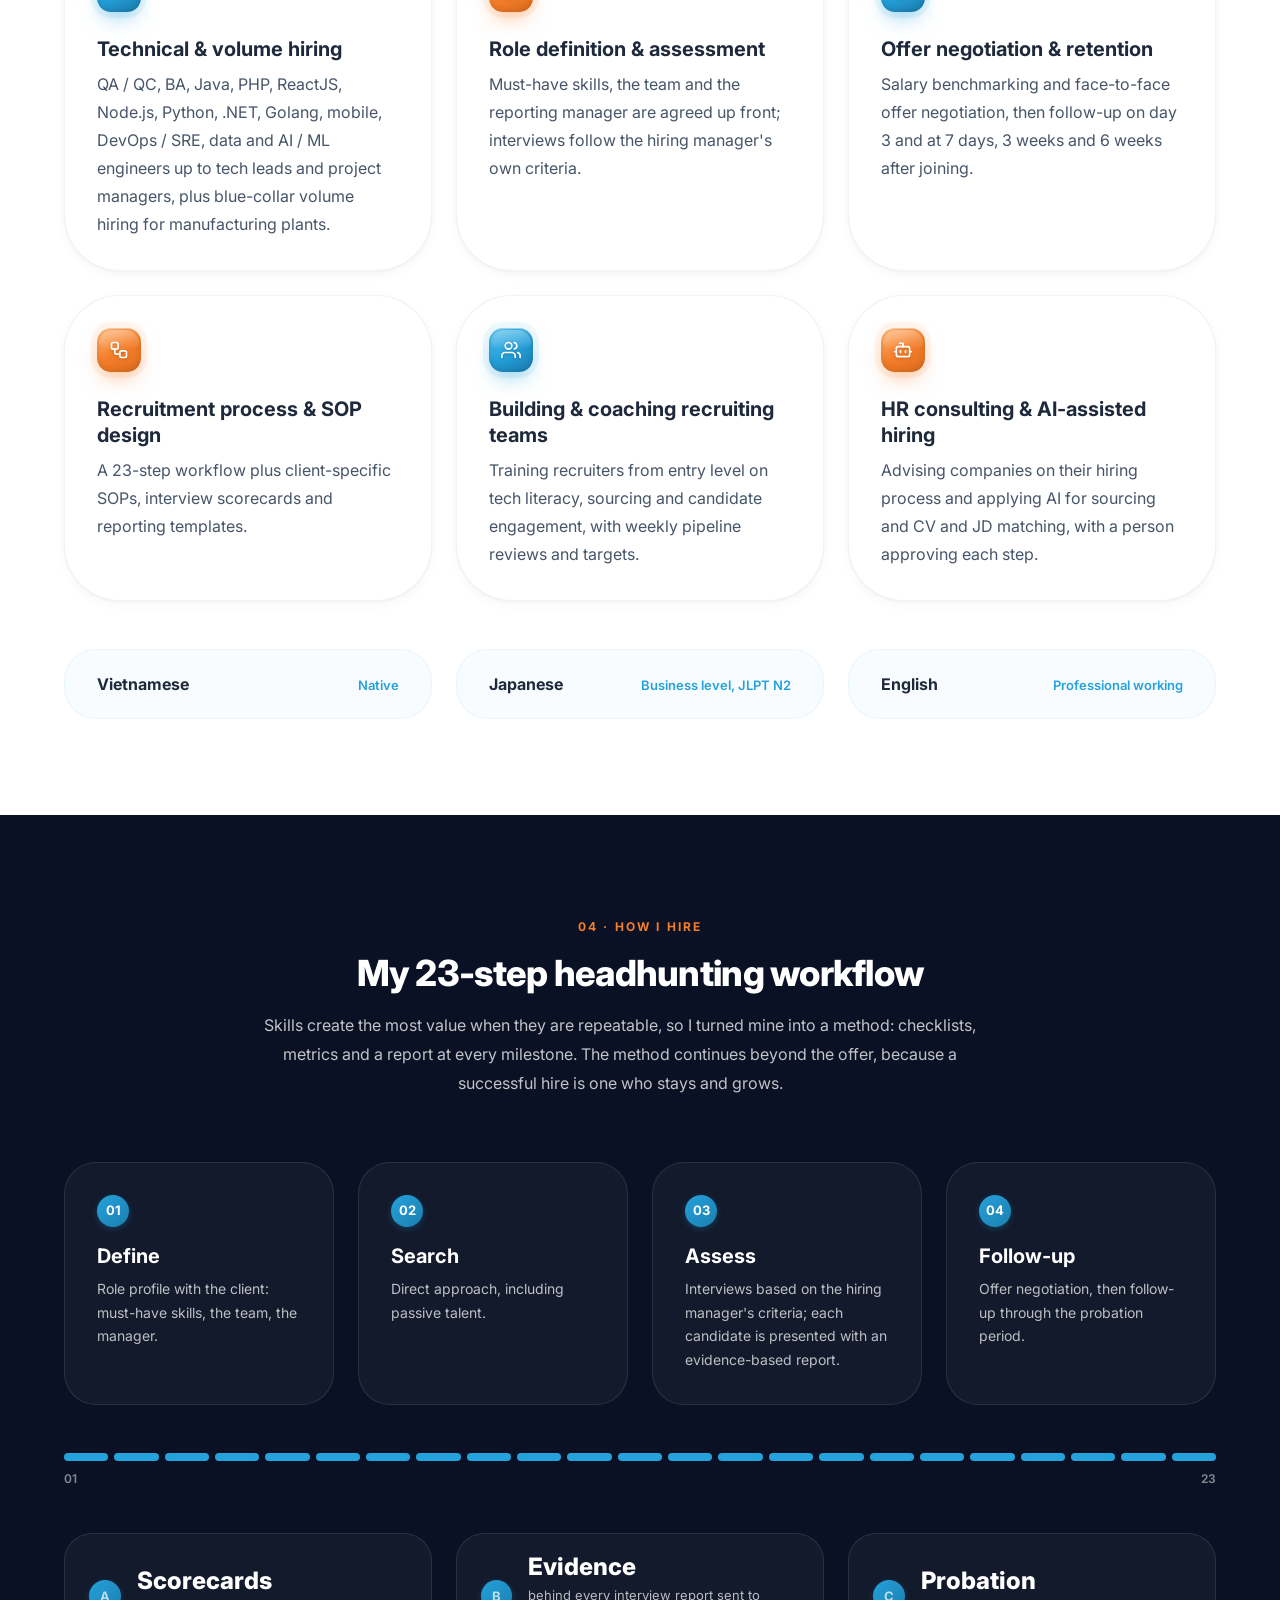
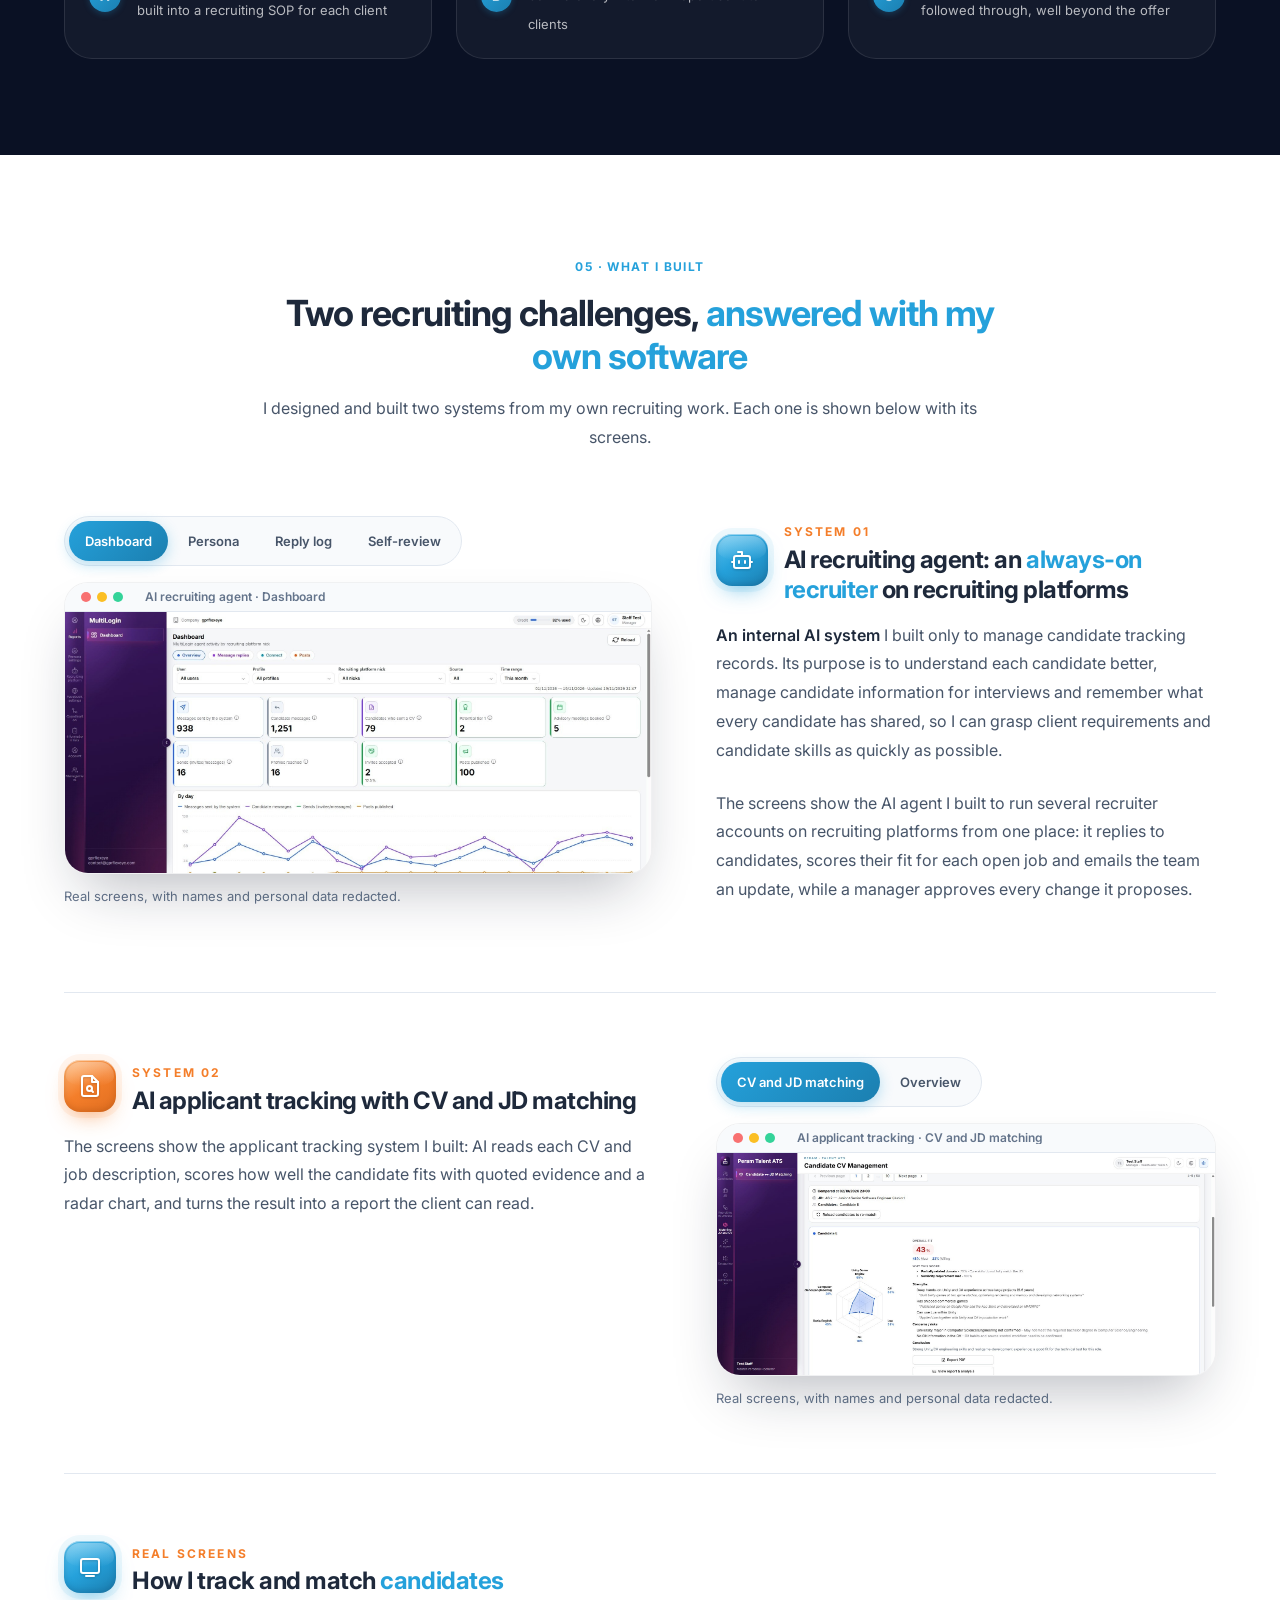
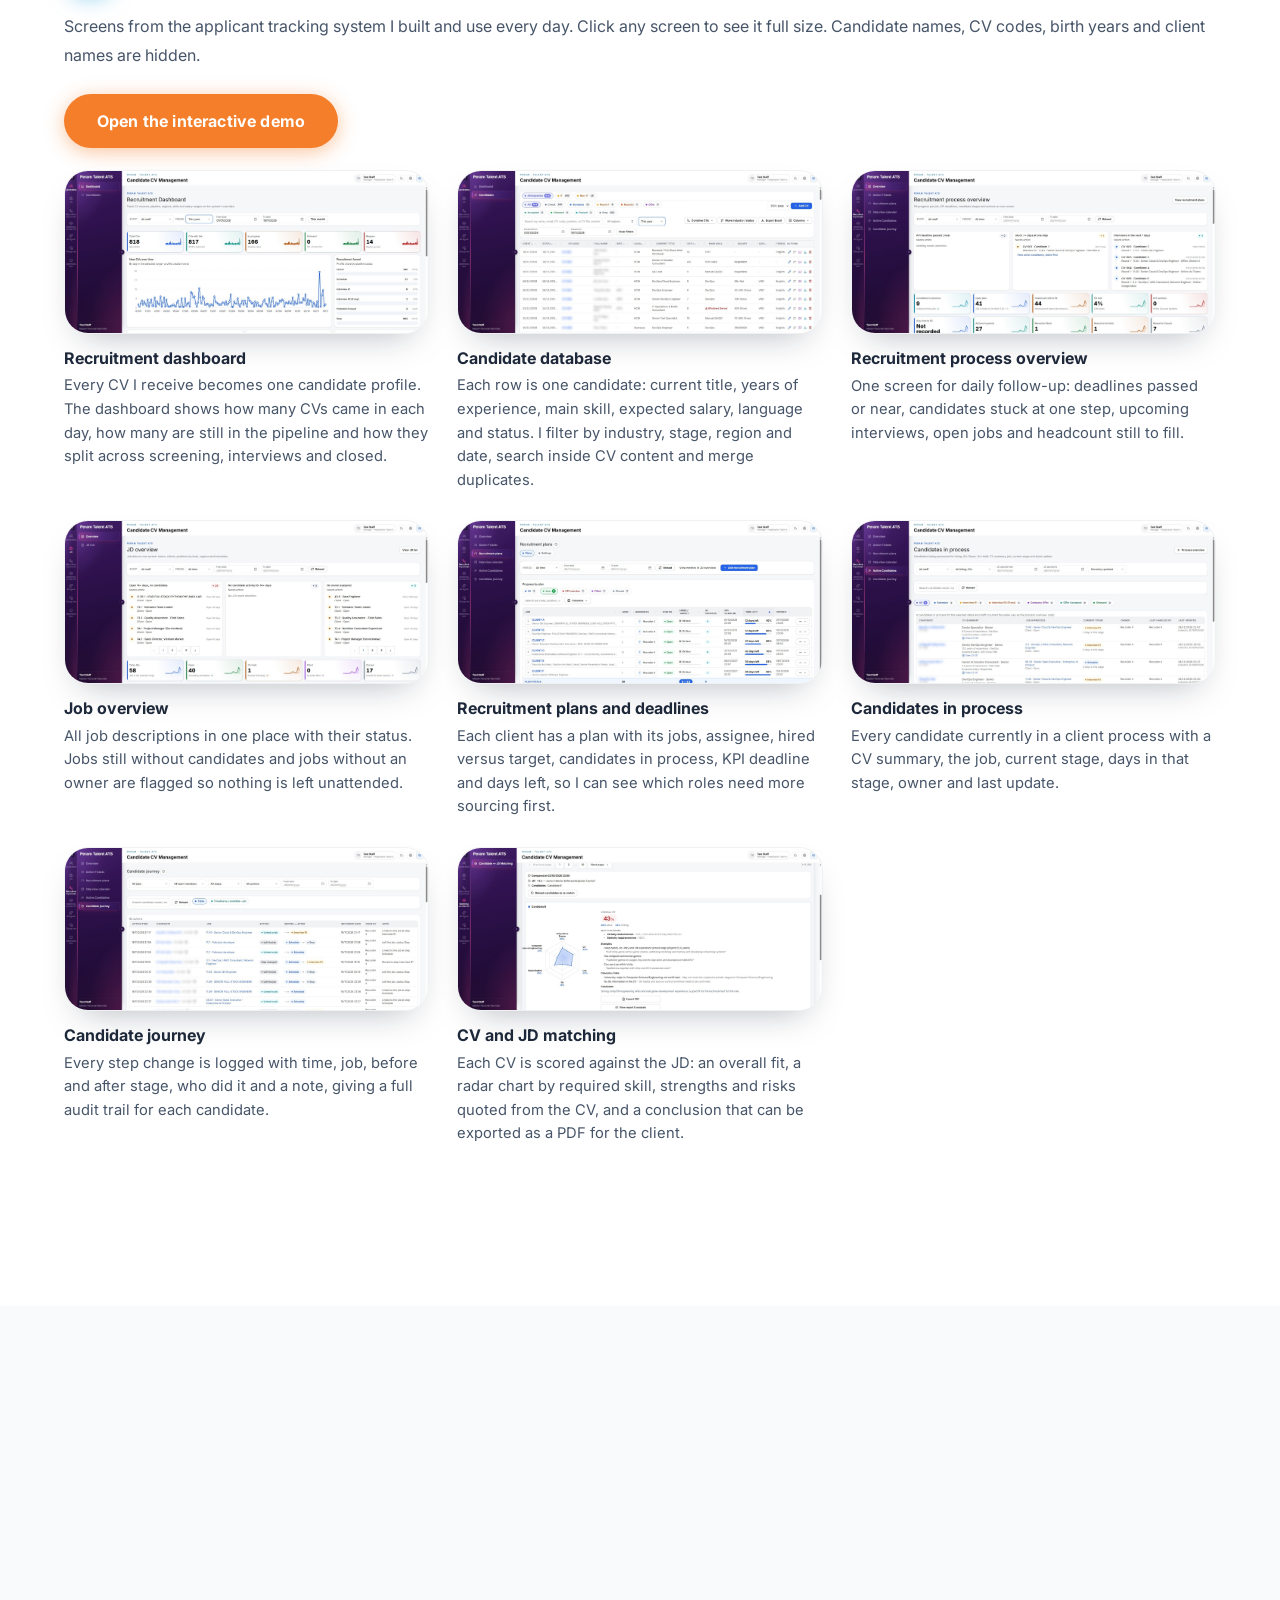
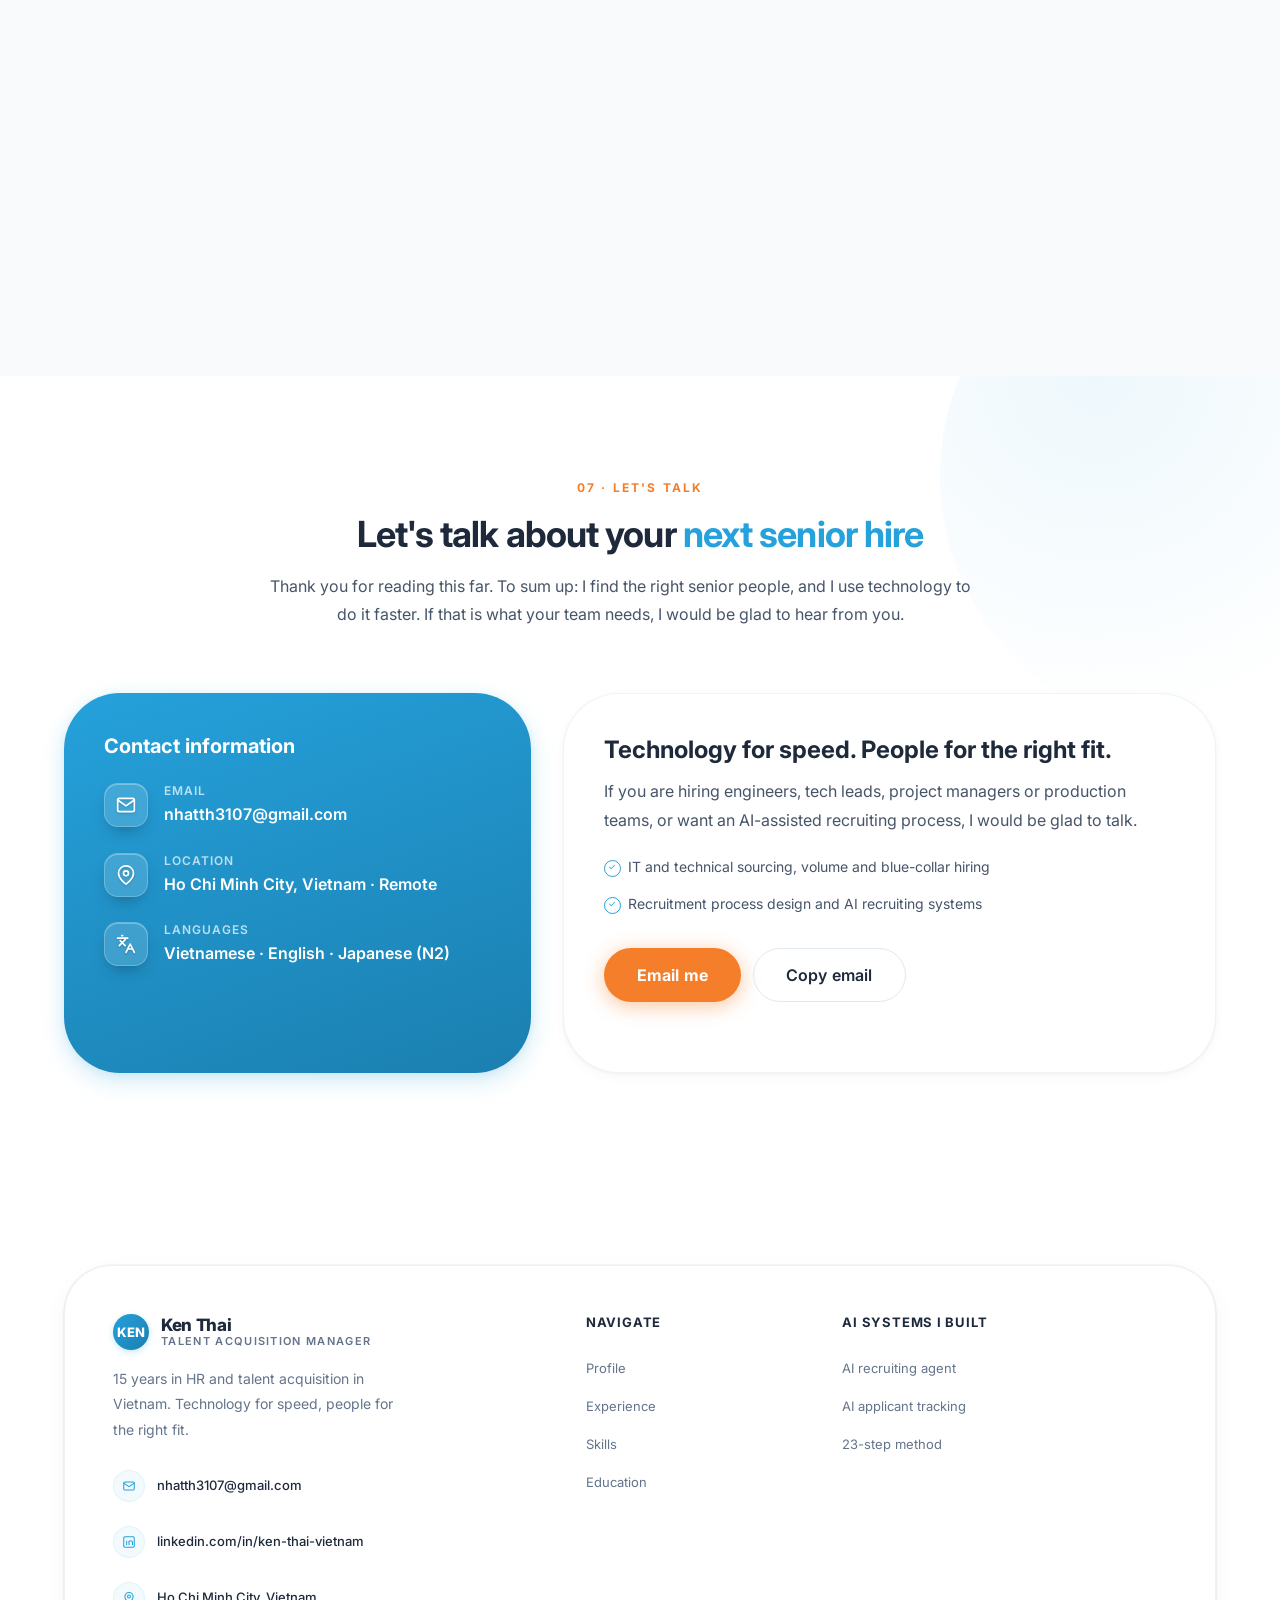
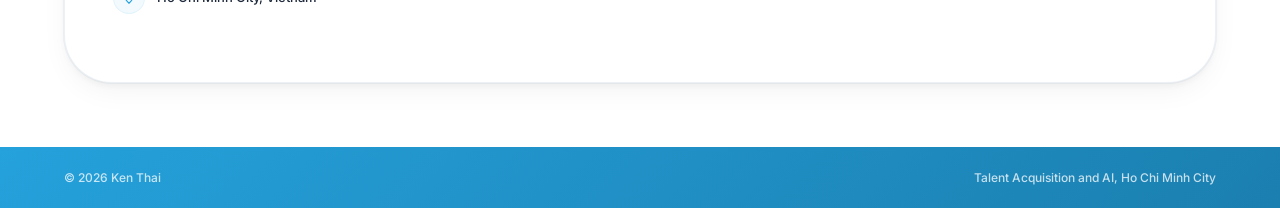
==== commit 6704446d: "20261119-230609-n55v: bỏ thẻ Interview calendar khỏi khối Real screens (còn 8 thẻ) Co-Authored-By: C" ====
--- a/index.html
+++ b/index.html
@@ -872,7 +872,6 @@
         <div class="ats-item" data-reveal><figure class="shot"><img src="assets/ats/jd-overview.jpg" alt="Job overview: All job descriptions in one place with their status. Jobs still without candidates and jobs without an owner are flagged so nothing is left unattended." loading="lazy" width="1920" height="855"></figure><h4><span class="en">Job overview</span><span class="vi">Tổng quan job</span><span class="ja">求人概要</span></h4><p><span class="en">All job descriptions in one place with their status. Jobs still without candidates and jobs without an owner are flagged so nothing is left unattended.</span><span class="vi">Toàn bộ JD ở một chỗ kèm trạng thái. Job mở lâu chưa có ứng viên và job chưa có người phụ trách được đánh dấu để không job nào bị bỏ quên.</span><span class="ja">すべての求人票とステータスを一元管理。候補者がまだいない求人や担当者未設定の求人を表示し、放置を防ぎます。</span></p></div>
         <div class="ats-item" data-reveal><figure class="shot"><img src="assets/ats/recruitment-plans.jpg" alt="Recruitment plans and deadlines: Each client has a plan with its jobs, assignee, hired versus target, candidates in process, KPI deadline and days left, so I can see which roles need more sourcing first." loading="lazy" width="1920" height="855"></figure><h4><span class="en">Recruitment plans and deadlines</span><span class="vi">Kế hoạch tuyển dụng và deadline</span><span class="ja">採用プランと期限</span></h4><p><span class="en">Each client has a plan with its jobs, assignee, hired versus target, candidates in process, KPI deadline and days left, so I can see which roles need more sourcing first.</span><span class="vi">Mỗi khách hàng có một kế hoạch gồm các job, người phụ trách, số đã tuyển so với chỉ tiêu, ứng viên đang process, hạn KPI và số ngày còn lại, để biết vị trí nào cần tìm thêm ứng viên trước.</span><span class="ja">顧客ごとに、求人、担当者、採用数と目標、選考中の候補者、KPI期限、残り日数を管理し、優先して発掘すべきポジションを把握します。</span></p></div>
         <div class="ats-item" data-reveal><figure class="shot"><img src="assets/ats/candidates-in-process.jpg" alt="Candidates in process: Every candidate currently in a client process with a CV summary, the job, current stage, days in that stage, owner and last update." loading="lazy" width="1920" height="855"></figure><h4><span class="en">Candidates in process</span><span class="vi">Ứng viên đang trong quy trình</span><span class="ja">選考中の候補者</span></h4><p><span class="en">Every candidate currently in a client process with a CV summary, the job, current stage, days in that stage, owner and last update.</span><span class="vi">Mọi ứng viên đang trong quy trình của khách hàng, kèm tóm tắt CV, job, giai đoạn hiện tại, số ngày ở giai đoạn đó, người phụ trách và lần cập nhật gần nhất.</span><span class="ja">顧客の選考中の候補者を、CV要約、求人、現在の段階、滞留日数、担当者、最終更新とともに一覧表示します。</span></p></div>
-        <div class="ats-item" data-reveal><figure class="shot"><img src="assets/ats/interview-calendar.jpg" alt="Interview calendar: Interviews are booked in a shared team calendar by day, week or month, with each recruiter's calendar shown in its own colour." loading="lazy" width="1920" height="855"></figure><h4><span class="en">Interview calendar</span><span class="vi">Lịch phỏng vấn</span><span class="ja">面接カレンダー</span></h4><p><span class="en">Interviews are booked in a shared team calendar by day, week or month, with each recruiter's calendar shown in its own colour.</span><span class="vi">Lịch phỏng vấn được đặt trên lịch chung của đội, xem theo ngày, tuần hoặc tháng, lịch của từng recruiter có màu riêng.</span><span class="ja">面接はチーム共有カレンダーで日・週・月ごとに管理し、リクルーターごとに色分けして表示します。</span></p></div>
         <div class="ats-item" data-reveal><figure class="shot"><img src="assets/ats/candidate-journey.jpg" alt="Candidate journey: Every step change is logged with time, job, before and after stage, who did it and a note, giving a full audit trail for each candidate." loading="lazy" width="1920" height="855"></figure><h4><span class="en">Candidate journey</span><span class="vi">Hành trình ứng viên</span><span class="ja">候補者の選考履歴</span></h4><p><span class="en">Every step change is logged with time, job, before and after stage, who did it and a note, giving a full audit trail for each candidate.</span><span class="vi">Mỗi lần chuyển bước đều được ghi lại: thời gian, job, giai đoạn trước và sau, người thực hiện và ghi chú, tạo thành lịch sử đầy đủ cho từng ứng viên.</span><span class="ja">段階の変更はすべて、日時、求人、変更前後の段階、実施者、メモとともに記録され、候補者ごとの完全な履歴になります。</span></p></div>
         <div class="ats-item" data-reveal><figure class="shot"><img src="assets/ats/cv-jd-matching.jpg" alt="CV and JD matching: Each CV is scored against the JD: an overall fit, a radar chart by required skill, strengths and risks quoted from the CV, and a conclusion that can be exported as a PDF for the client." loading="lazy" width="1920" height="855"></figure><h4><span class="en">CV and JD matching</span><span class="vi">Ghép CV với JD</span><span class="ja">CVと求人票のマッチング</span></h4><p><span class="en">Each CV is scored against the JD: an overall fit, a radar chart by required skill, strengths and risks quoted from the CV, and a conclusion that can be exported as a PDF for the client.</span><span class="vi">Mỗi CV được chấm theo JD: điểm phù hợp tổng, biểu đồ radar theo từng kỹ năng yêu cầu, điểm mạnh và rủi ro trích từ CV, kết luận và xuất được PDF gửi khách hàng.</span><span class="ja">各CVを求人票と照合し、総合適合度、必須スキル別のレーダーチャート、CVから引用した強みとリスク、結論を提示。顧客向けPDFとして出力できます。</span></p></div>
       </div>
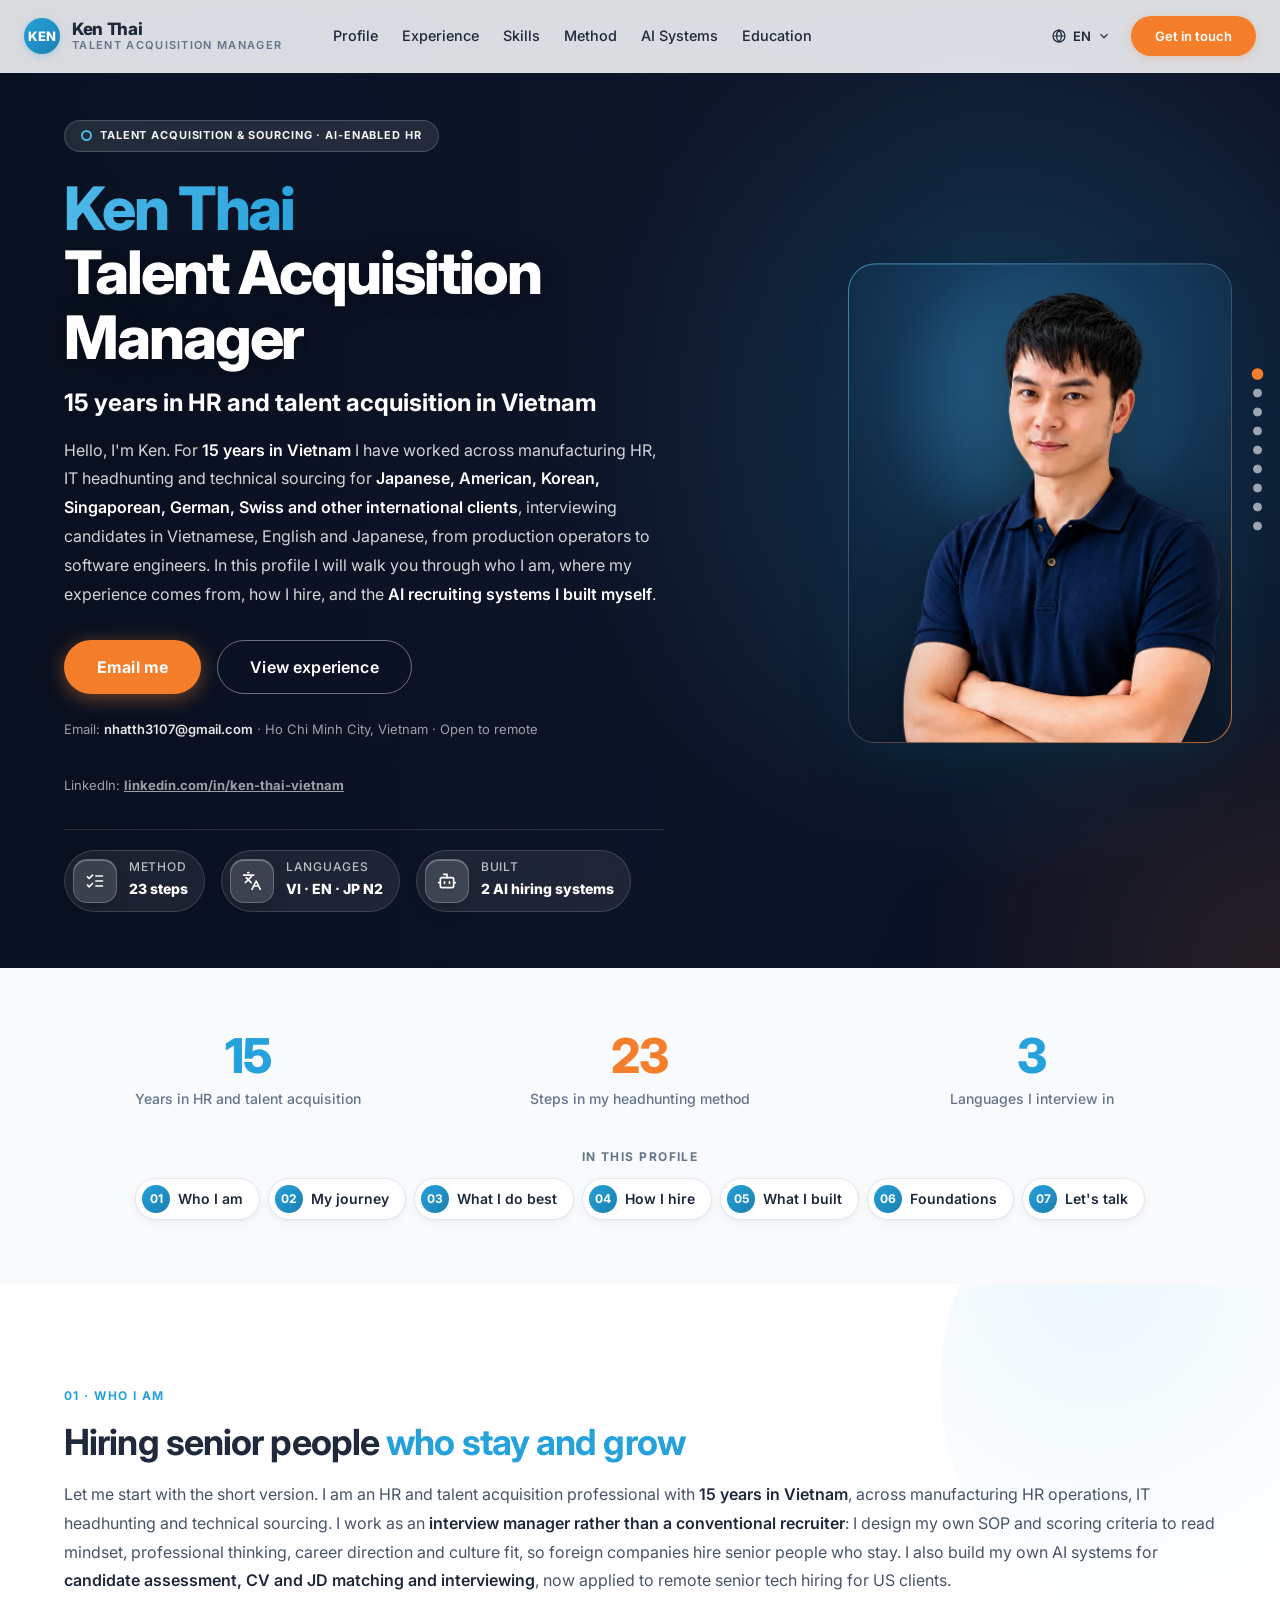
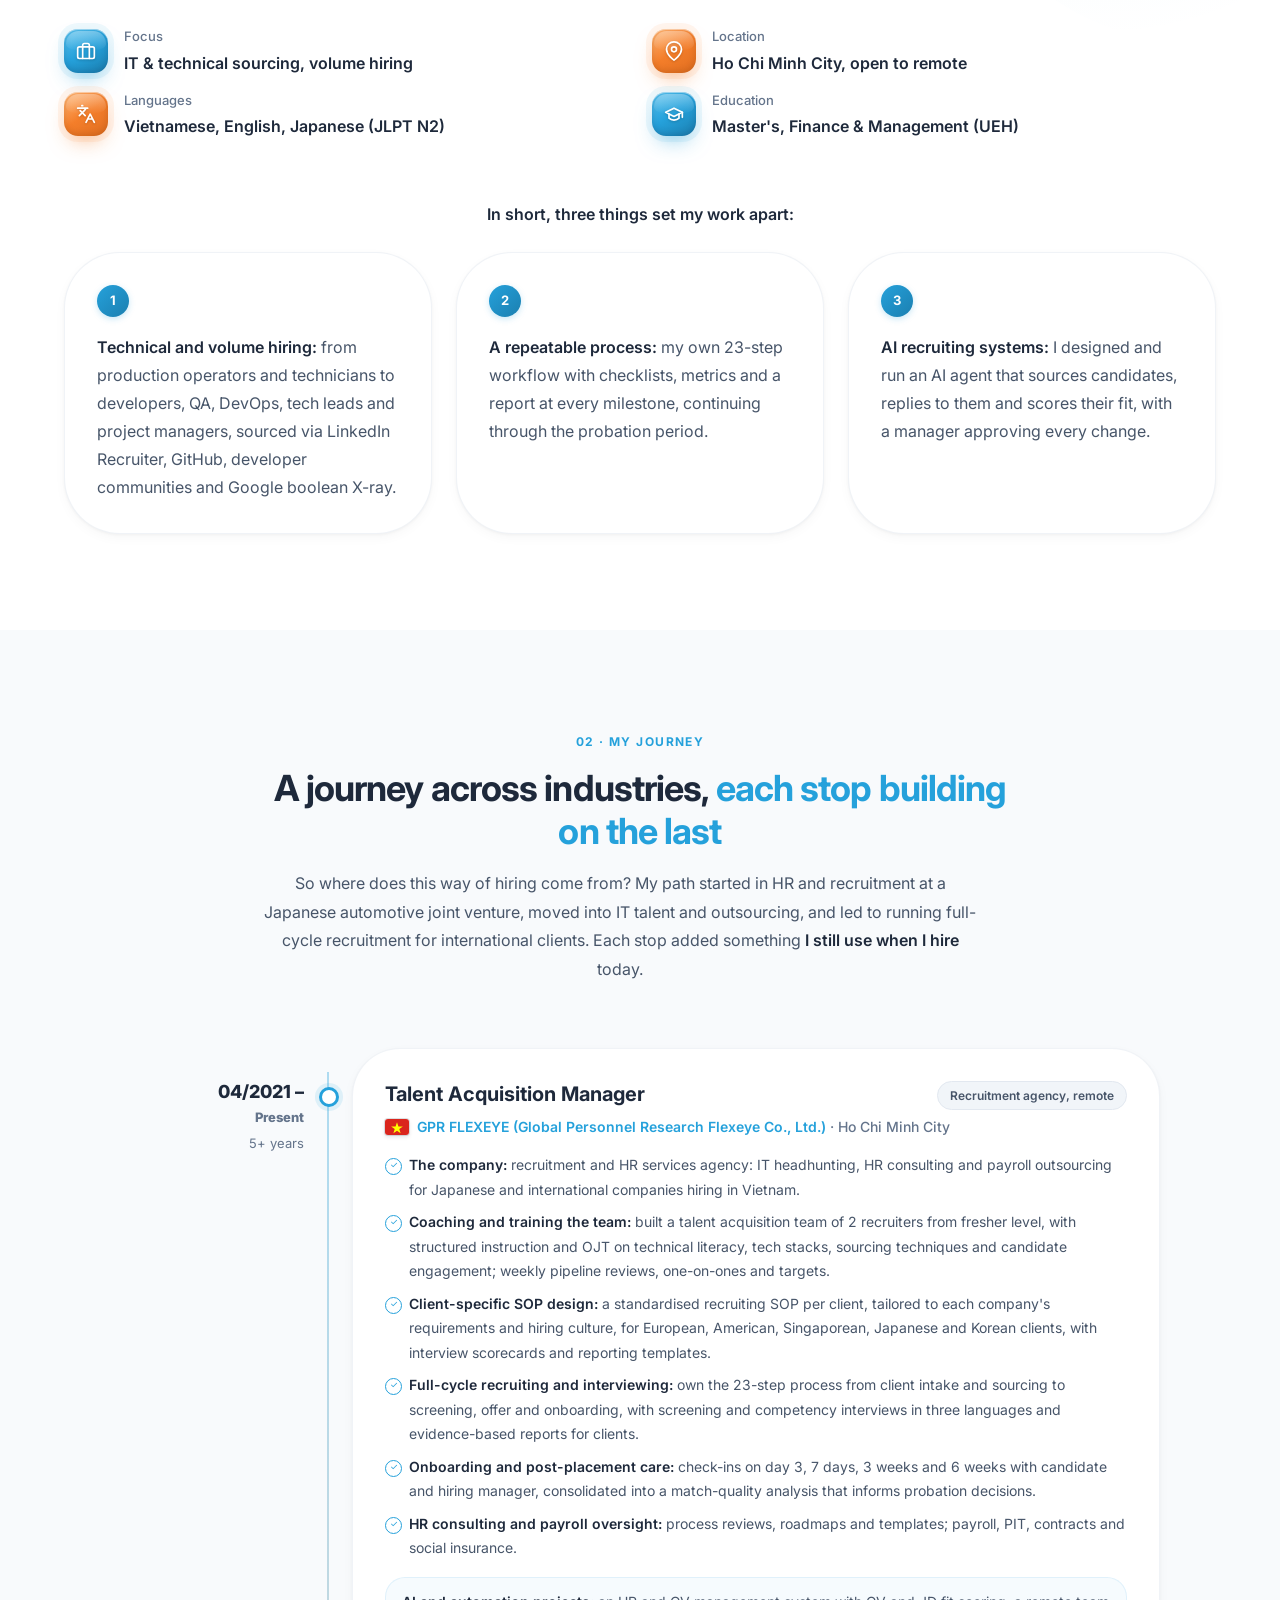
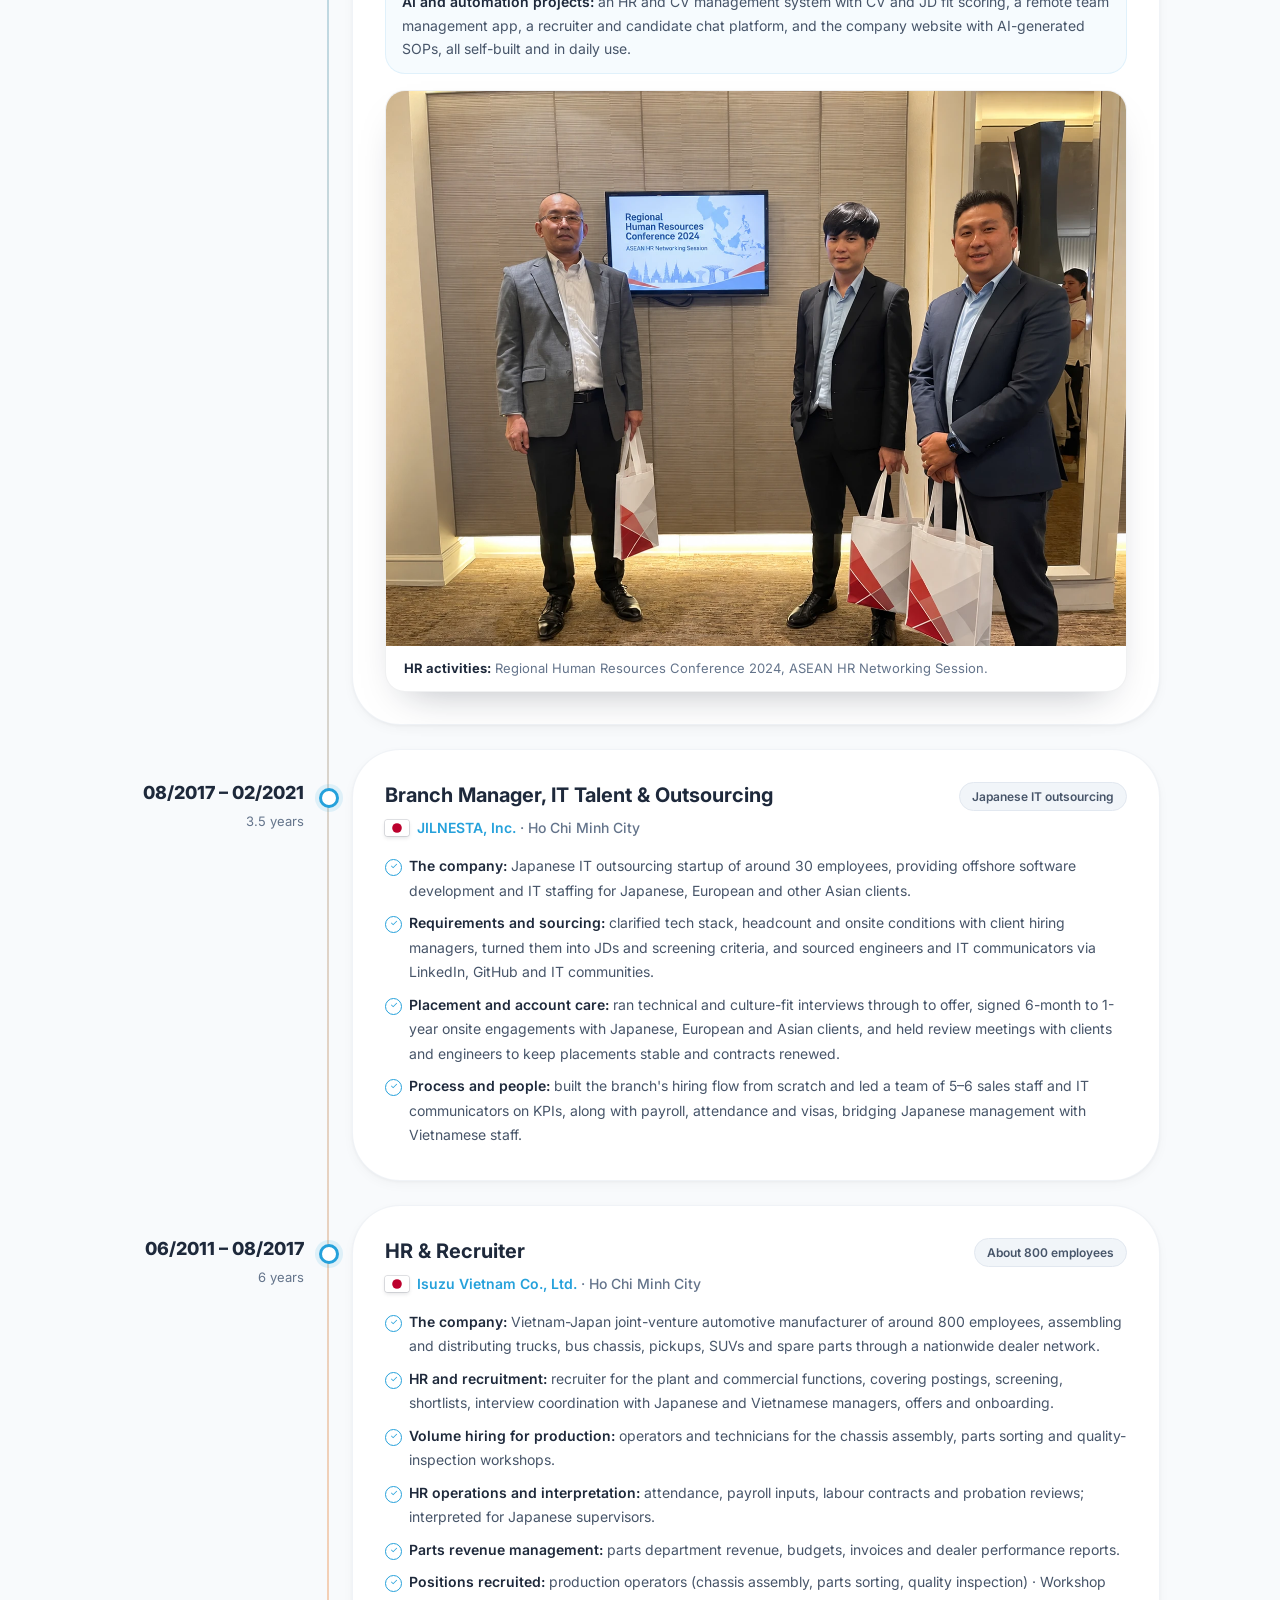
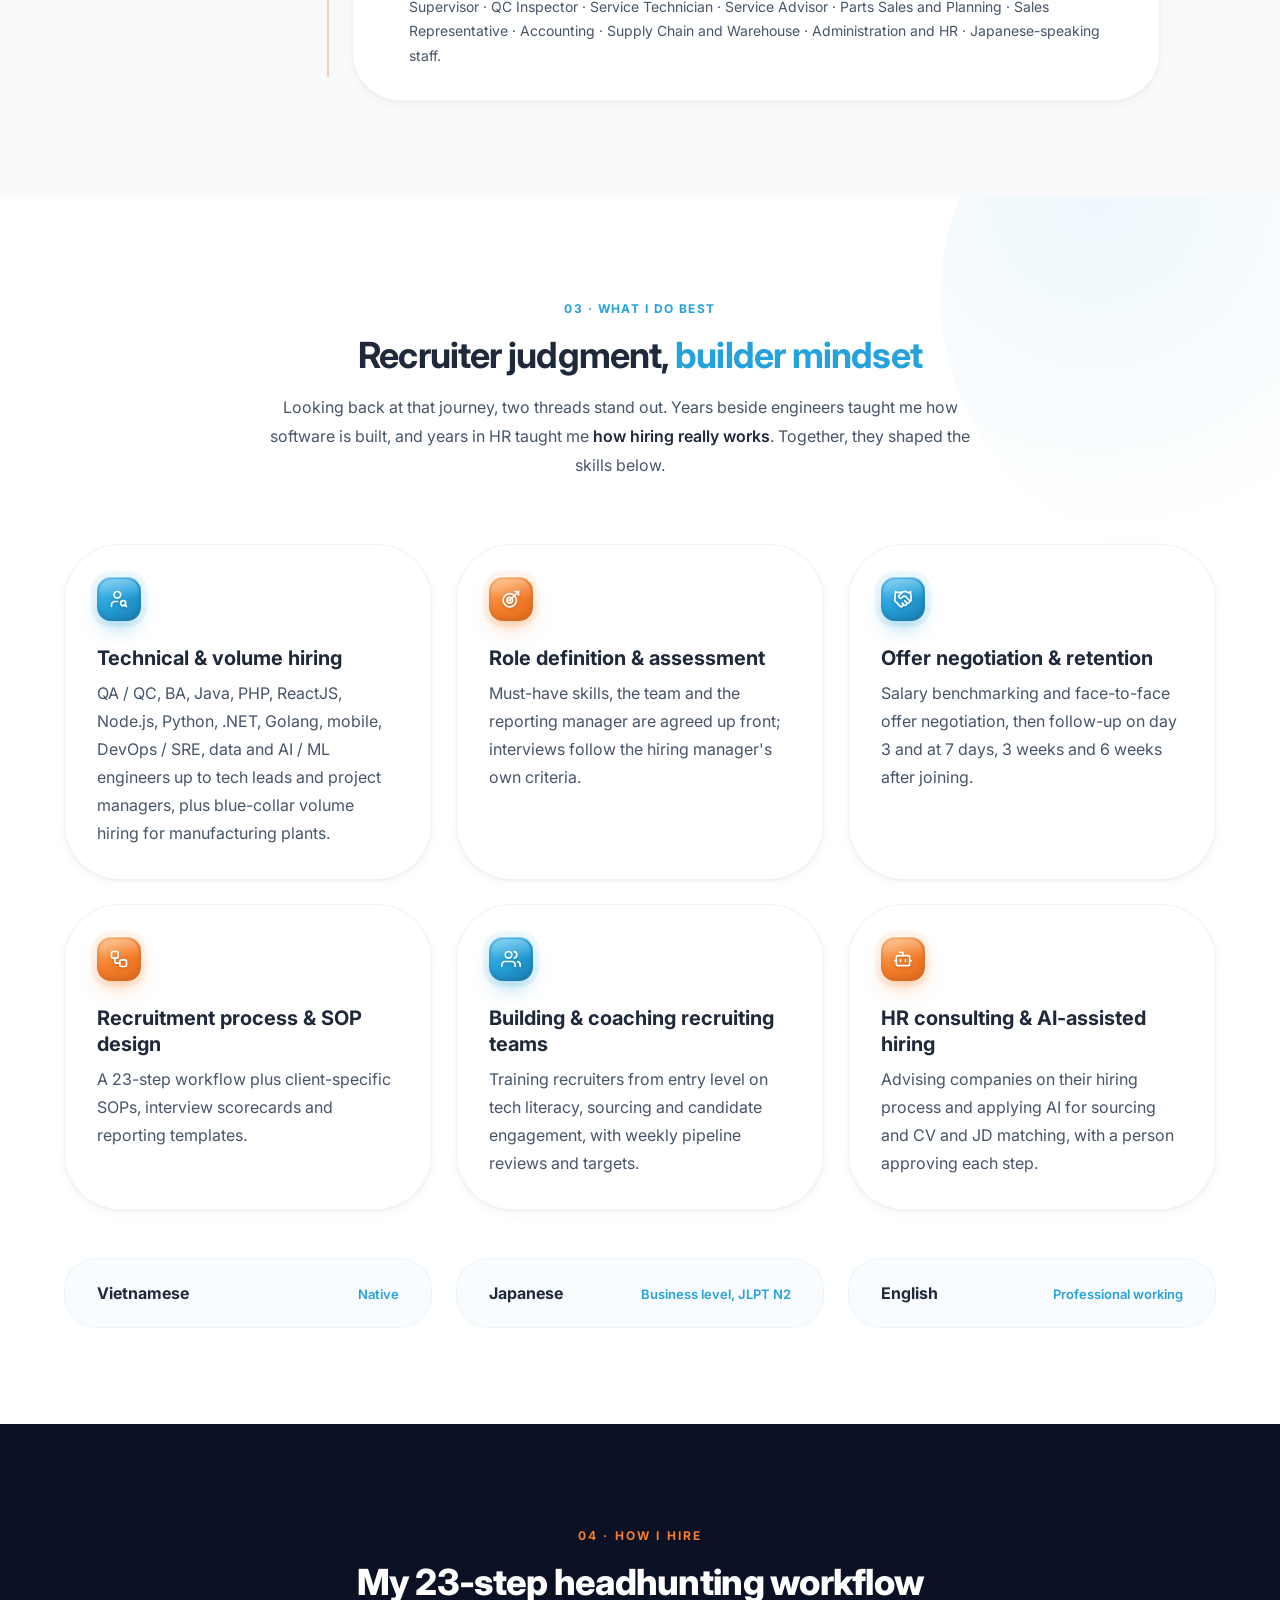
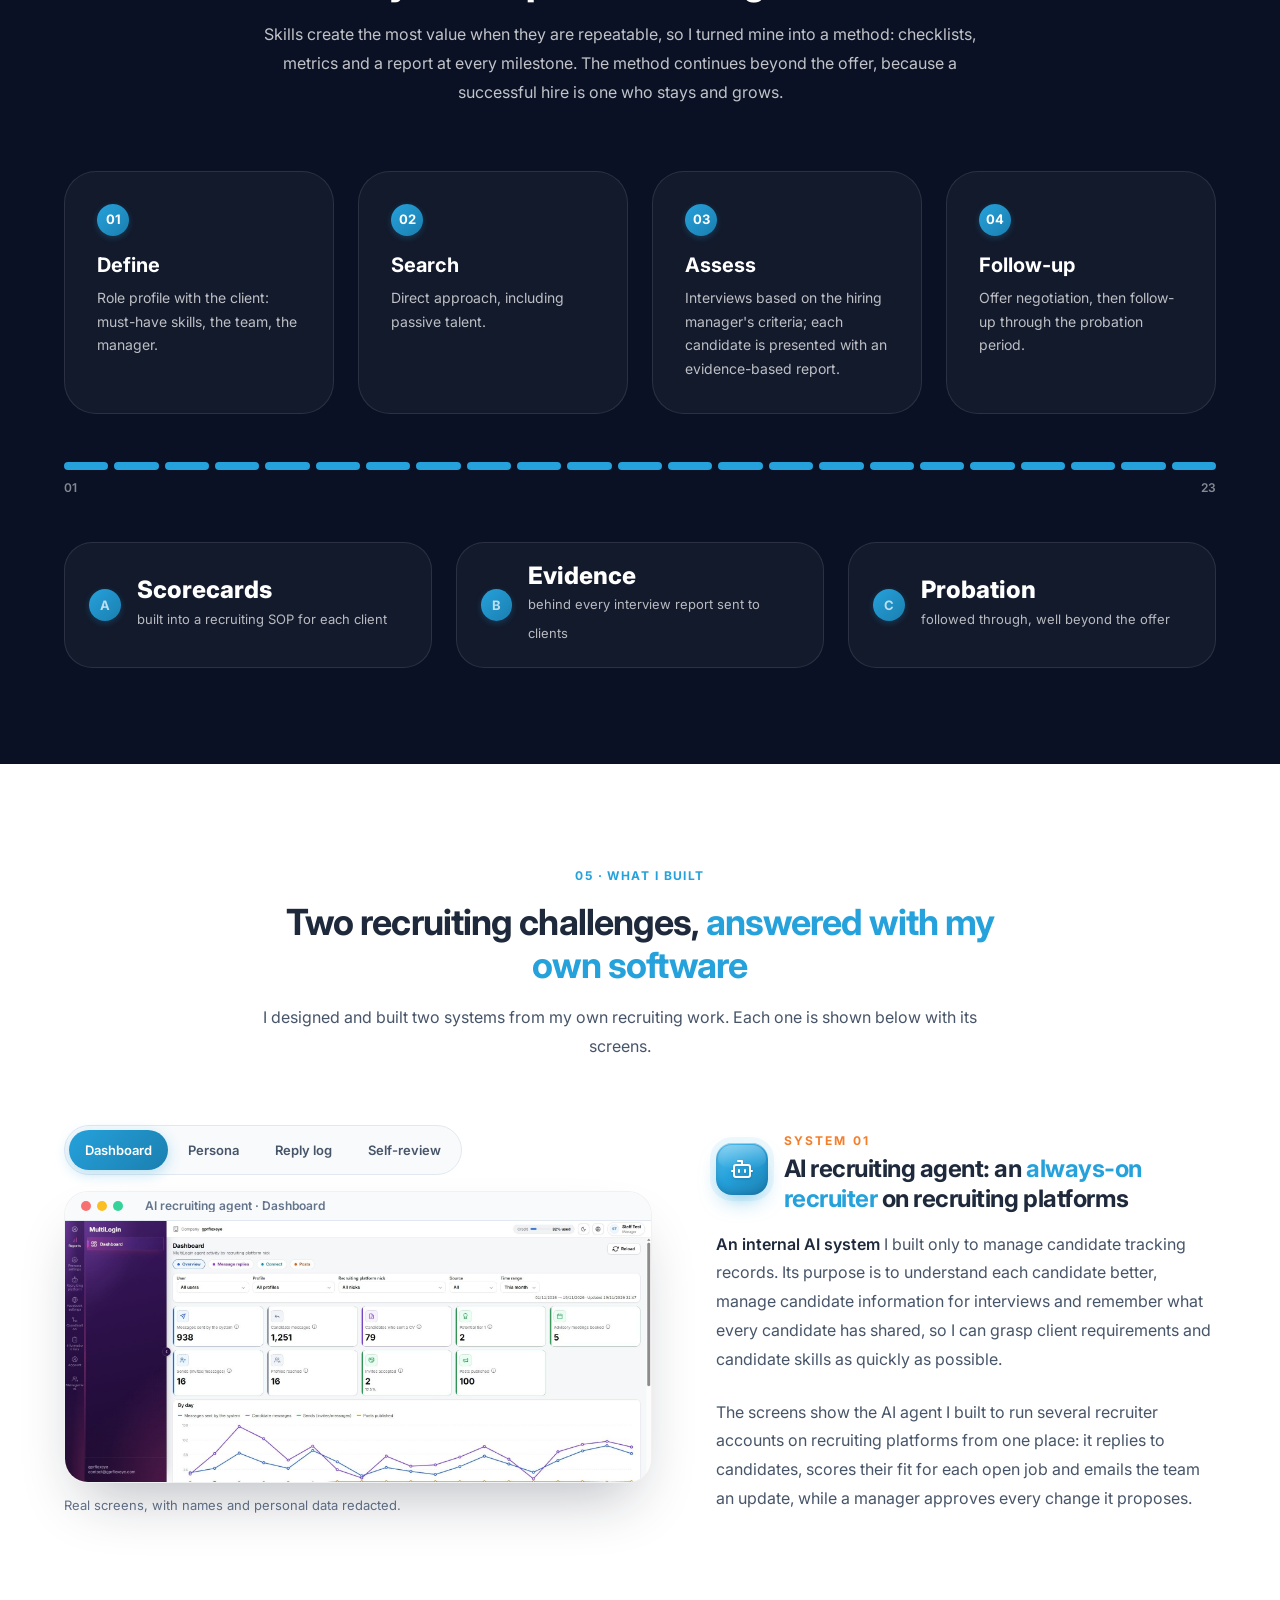
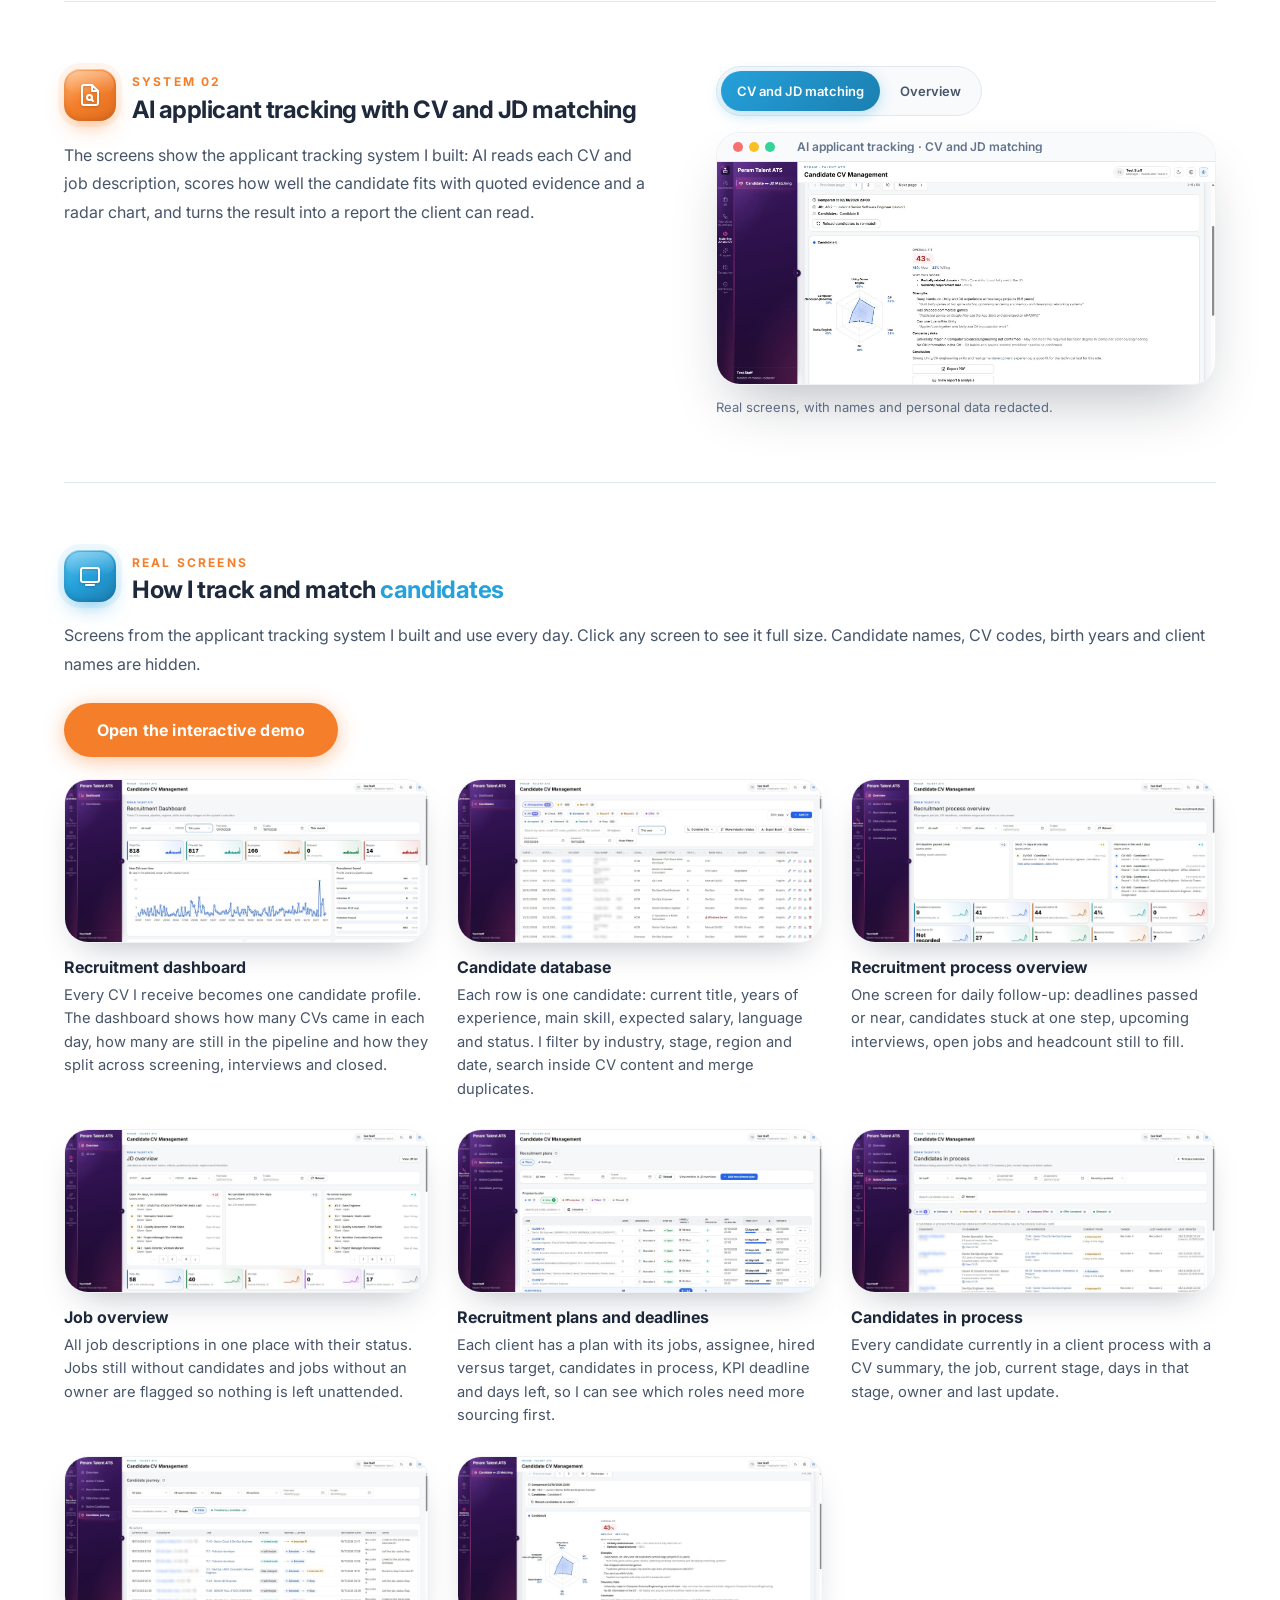
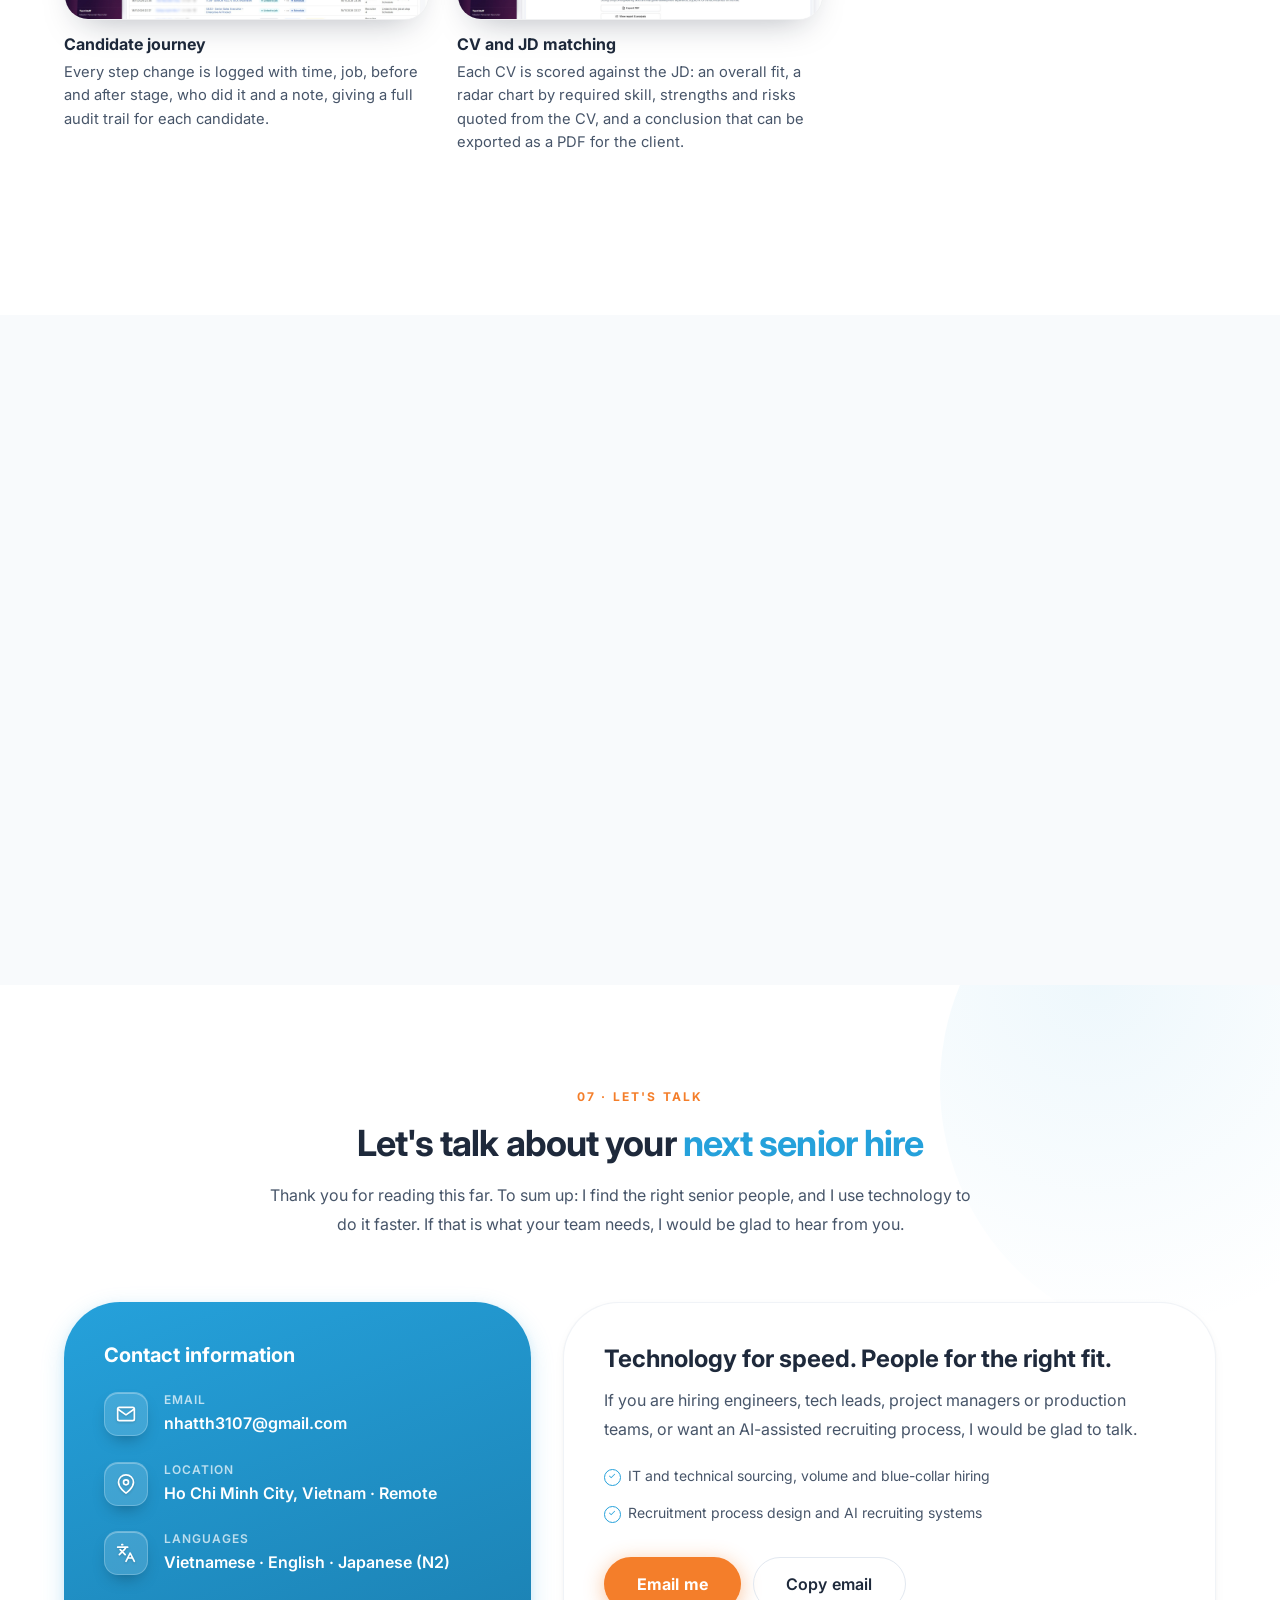
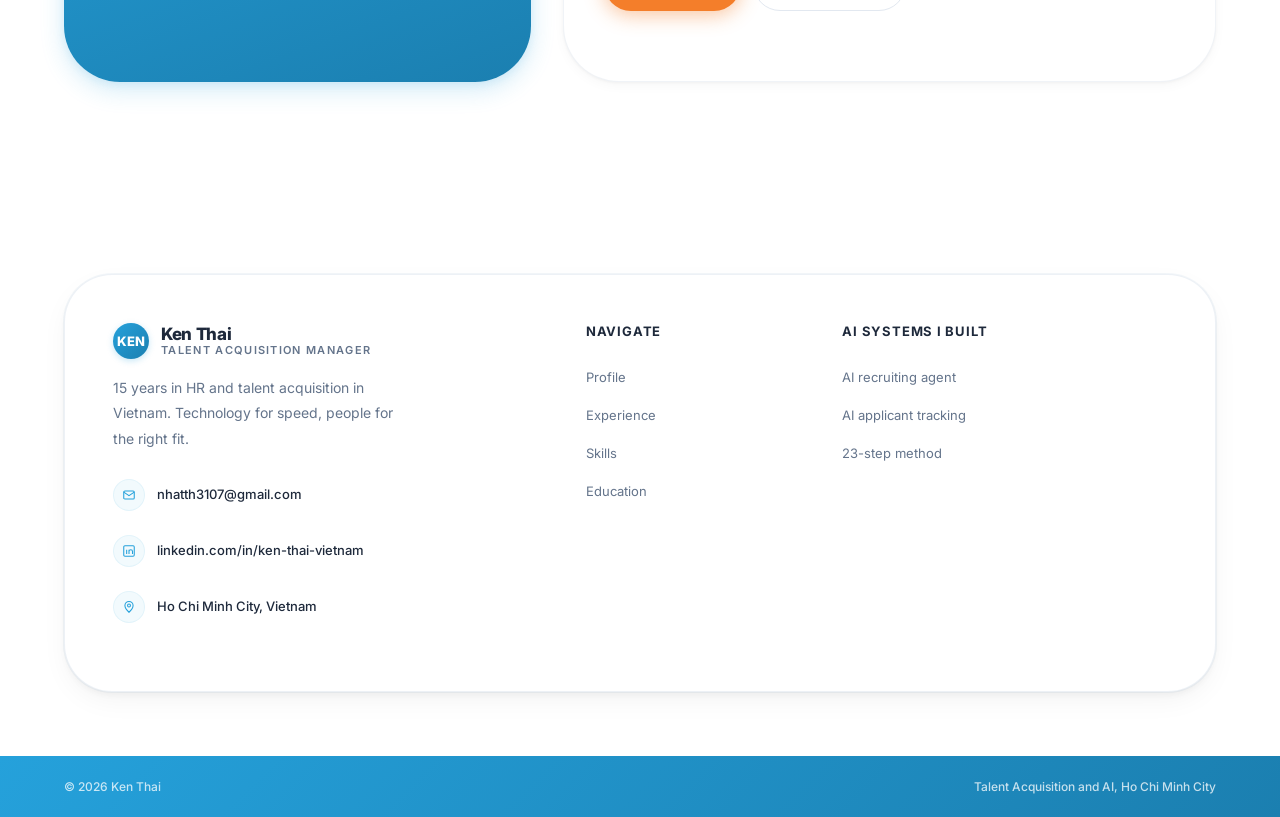
==== commit f2ee7b20: "Task 20261120-004018-d3k4: bỏ khối video giới thiệu YouTube khỏi trang hồ sơ (EN/VI/JA), xoá CSS và " ====
--- a/index.html
+++ b/index.html
@@ -306,9 +306,6 @@
   .draw{stroke-dashoffset:0!important}
 }
 @media print{.topbar,.dots,.progress,.lightbox{display:none!important}[data-reveal]{opacity:1!important;transform:none!important}}
-/* intro video = YouTube embed (subtitles uploaded on YouTube in EN / VI / JA); the caption language follows the page language */
-.yt{position:relative;width:100%;aspect-ratio:16/9;background:#0b1220;overflow:hidden}
-.yt iframe,.yt .yt-poster{position:absolute;inset:0;width:100%;height:100%;border:0;object-fit:cover;display:block}
 #proof.proof-wide{display:block!important;grid-template-columns:none!important}.proof-wide .sys-title{margin-bottom:12px}.ats-grid{display:grid;grid-template-columns:repeat(3,minmax(0,1fr));gap:28px}.ats-item .shot{border-radius:14px;box-shadow:0 16px 36px -18px rgba(15,23,42,.35)}.ats-item h4{margin:14px 0 6px;font-size:1rem}.ats-item p{margin:0;font-size:.92rem;line-height:1.6;color:var(--muted,#475569)}@media (max-width:1000px){.ats-grid{grid-template-columns:repeat(2,minmax(0,1fr))}}@media (max-width:640px){.ats-grid{grid-template-columns:1fr}}.lightbox img{max-width:min(1920px,96vw)!important;max-height:90vh!important}
 </style>
 </head>
@@ -620,12 +617,6 @@
 #systems .always-on::after{content:"";position:absolute;right:-40px;top:-40px;width:160px;height:160px;border-radius:50%;border:2px dashed rgba(244,126,42,.35);animation:spin 24s linear infinite}
 @keyframes ao-glow{50%{filter:drop-shadow(0 0 28px rgba(244,126,42,.85))}}
 @media(max-width:599px){#systems .always-on{flex-direction:column;align-items:flex-start;gap:12px;padding:24px}#systems .always-on .ao-num{font-size:3rem}}
-/* Intro video: full-bleed, edge to edge */
-#intro-video .sec-head{margin-bottom:40px}
-#intro-video .vid{max-width:1280px;margin:0 auto;padding:0 16px;line-height:0}
-@media(min-width:600px){#intro-video .vid{padding:0 24px}}
-@media(min-width:1200px){#intro-video .vid{padding:0 40px}}
-#intro-video video{display:block;width:100%;height:auto;aspect-ratio:16/9;object-fit:contain;background:#000;border-radius:20px;box-shadow:0 30px 80px -20px rgba(0,0,0,.6)}
 /* No-copy: block selection, copy, right-click and image drag. Inputs stay usable. */
 html,body{-webkit-user-select:none;user-select:none;-webkit-touch-callout:none}
 input,textarea,[contenteditable]{-webkit-user-select:text;user-select:text}
@@ -690,21 +681,6 @@
       <article class="card" data-reveal><span class="num-dot">1</span><p><span class="b"><span class="en">Technical and volume hiring:</span><span class="vi">Tuyển kỹ thuật và tuyển số lượng lớn:</span><span class="ja">技術職と大量採用：</span></span> <span class="en">from production operators and technicians to developers, QA, DevOps, tech leads and project managers, sourced via LinkedIn Recruiter, GitHub, developer communities and Google boolean X-ray.</span><span class="vi">từ công nhân sản xuất, kỹ thuật viên tới lập trình viên, QA, DevOps, tech lead và quản lý dự án; tôi tìm ứng viên qua LinkedIn Recruiter, GitHub, cộng đồng lập trình viên và Google boolean X-ray.</span><span class="ja">製造オペレーター・技術者から開発者、QA、DevOps、テックリード、プロジェクトマネージャーまで。LinkedIn Recruiter、GitHub、開発者コミュニティ、Google Boolean X-rayで探索。</span></p></article>
       <article class="card" data-reveal style="--i:1"><span class="num-dot">2</span><p><span class="b"><span class="en">A repeatable process:</span><span class="vi">Quy trình chuẩn hoá, áp dụng nhất quán:</span><span class="ja">再現性のあるプロセス：</span></span> <span class="en">my own 23-step workflow with checklists, metrics and a report at every milestone, continuing through the probation period.</span><span class="vi">quy trình 23 bước do tôi tự xây dựng, có checklist, chỉ số và báo cáo ở từng mốc, theo sát ứng viên tới hết thời gian thử việc.</span><span class="ja">チェックリスト、KPI、各マイルストーンでの報告を備えた独自の23ステップの手順で、試用期間終了まで伴走。</span></p></article>
       <article class="card" data-reveal style="--i:2"><span class="num-dot">3</span><p><span class="b"><span class="en">AI recruiting systems:</span><span class="vi">Hệ thống AI tuyển dụng:</span><span class="ja">AI採用システム：</span></span> <span class="en">I designed and run an AI agent that sources candidates, replies to them and scores their fit, with a manager approving every change.</span><span class="vi">tôi thiết kế và vận hành AI agent tự tìm kiếm, trả lời và chấm điểm ứng viên; mọi thay đổi đều được quản lý phê duyệt.</span><span class="ja">候補者の発掘、返信、評価を行うAIエージェントを設計・運用。変更はすべて管理者の承認制。</span></p></article>
-    </div>
-  </div>
-</section>
-
-<!-- ================= INTRO VIDEO ================= -->
-<section id="intro-video" class="sec sec--dark" aria-label="Introduction video">
-  <div class="wrap">
-    <header class="sec-head" data-reveal>
-      <span class="eyebrow"><span class="en">A short video hello</span><span class="vi">Video giới thiệu</span><span class="ja">動画でのご挨拶</span></span>
-      <h2 class="h2"><span class="en">How I can help <span class="hl">your team hire well</span></span><span class="vi">Tôi có thể <span class="hl">đồng hành cùng doanh nghiệp bạn</span> như thế nào</span><span class="ja">貴社の採用に、<span class="hl">私がお役に立てること</span></span></h2>
-    </header>
-  </div>
-  <div class="vid">
-    <div class="yt" id="introYT" data-yt-id="iaP_o09d0CY">
-      <img class="yt-poster" src="introduction-thumbnail.jpg" alt="Introduction video" loading="lazy">
     </div>
   </div>
 </section>
@@ -1119,24 +1095,5 @@
   },true);
 })();
 </script>
-<script>
-(function(){
-  /* paste the YouTube video id into data-yt-id (the part after v= in the YouTube link) */
-  var box=document.getElementById('introYT'); if(!box) return;
-  var id=(box.dataset.ytId||'').trim(); if(!id) return;
-  var root=document.documentElement;
-  function mount(){
-    var lang=(root.dataset.lang||'en').slice(0,2);
-    var src='https://www.youtube-nocookie.com/embed/'+encodeURIComponent(id)+'?rel=0&modestbranding=1&playsinline=1&cc_load_policy=1&cc_lang_pref='+lang+'&hl='+lang;
-    var f=box.querySelector('iframe');
-    if(f){ if(f.dataset.lang===lang) return; f.src=src; f.dataset.lang=lang; return; }
-    f=document.createElement('iframe'); f.src=src; f.dataset.lang=lang; f.title='Introduction video';
-    f.allow='accelerometer; encrypted-media; gyroscope; picture-in-picture; fullscreen'; f.allowFullscreen=true; f.loading='lazy';
-    box.innerHTML=''; box.appendChild(f);
-  }
-  mount();
-  new MutationObserver(mount).observe(root,{attributes:true,attributeFilter:['data-lang']});
-})();
-</script>
 </body>
 </html>
